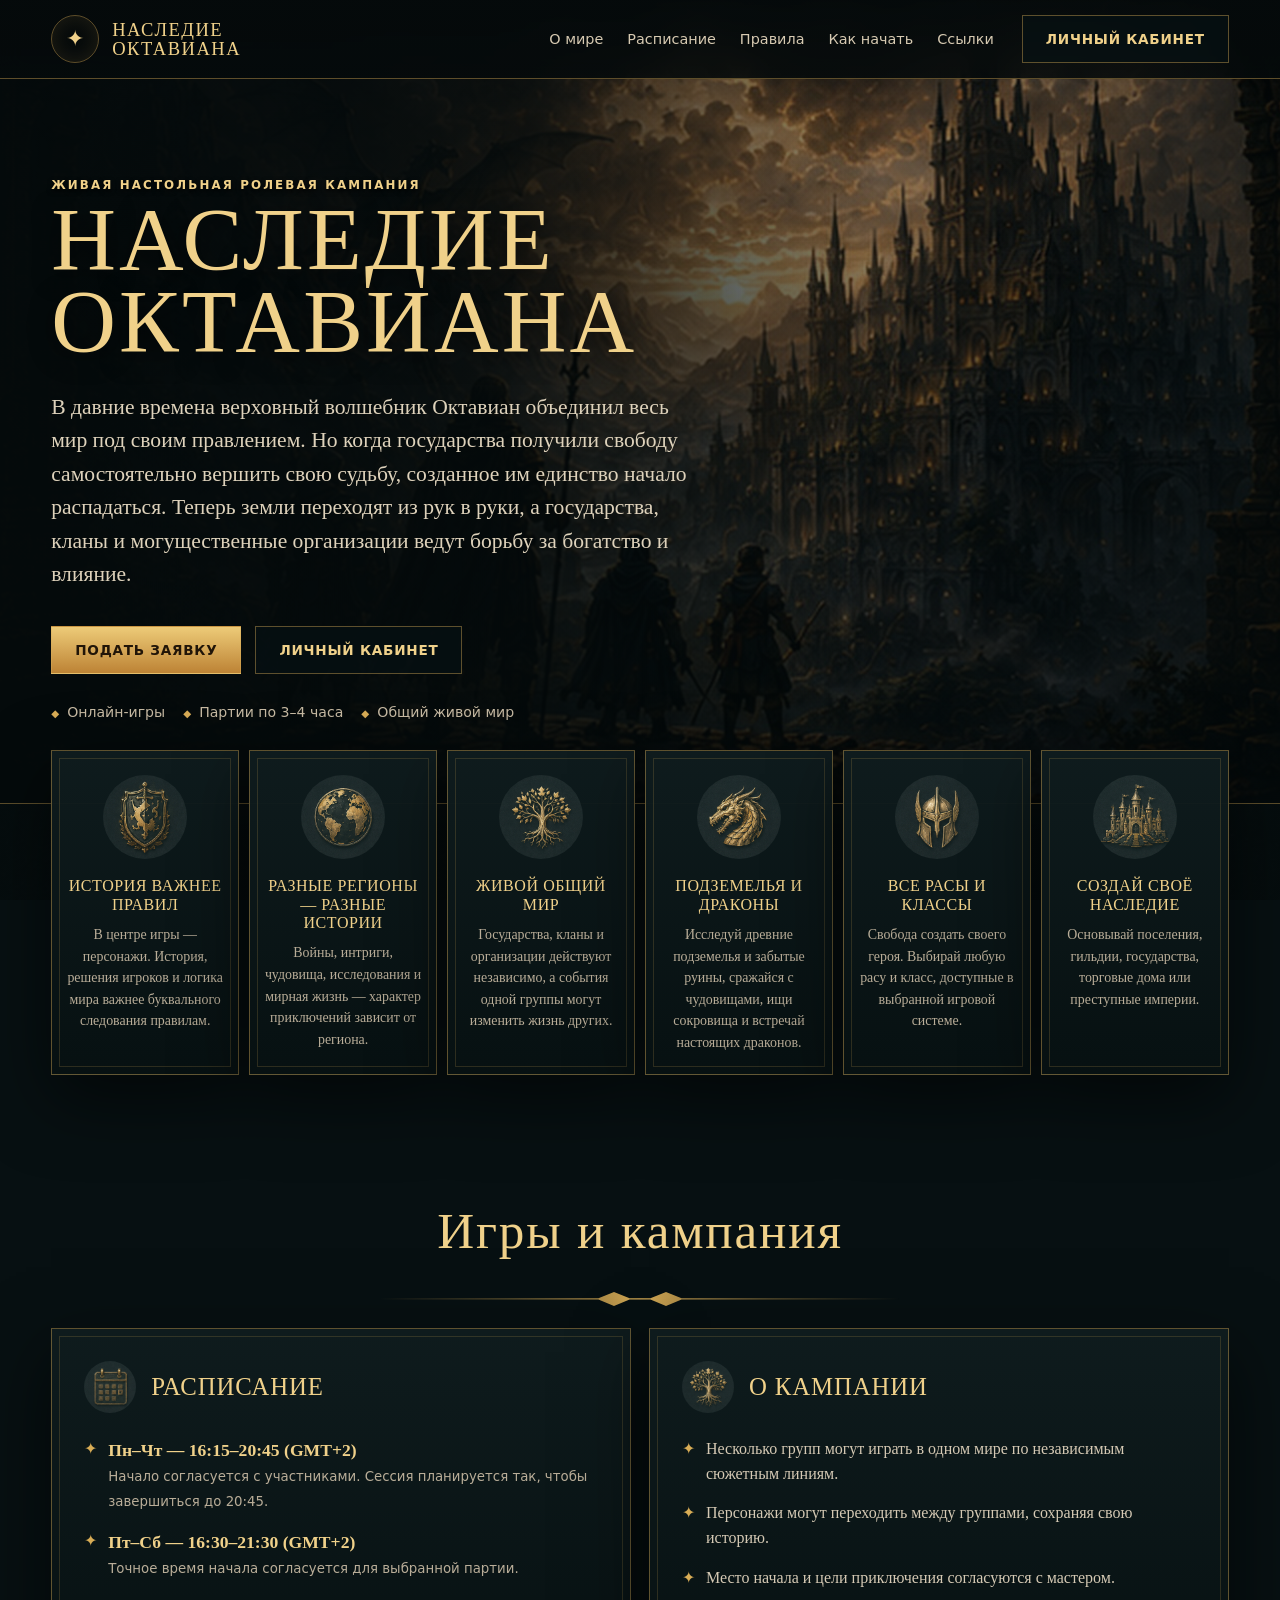
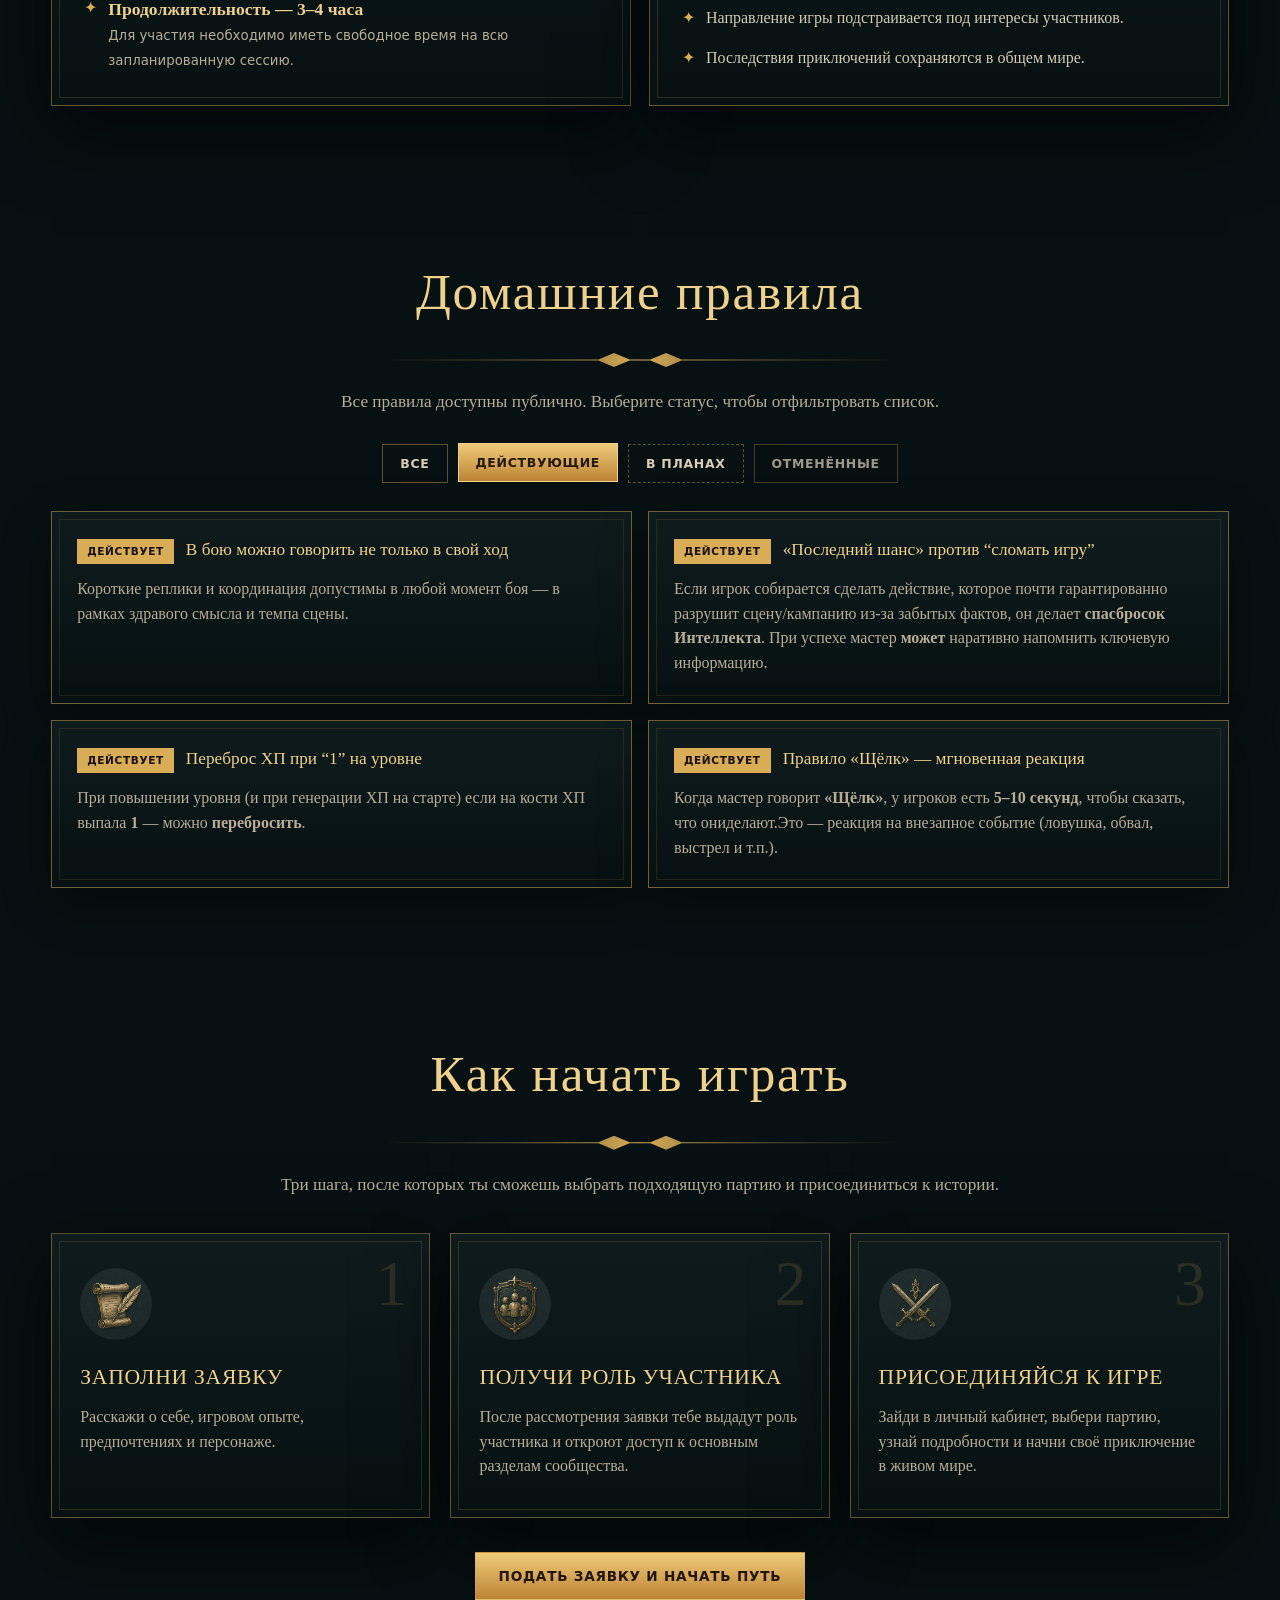
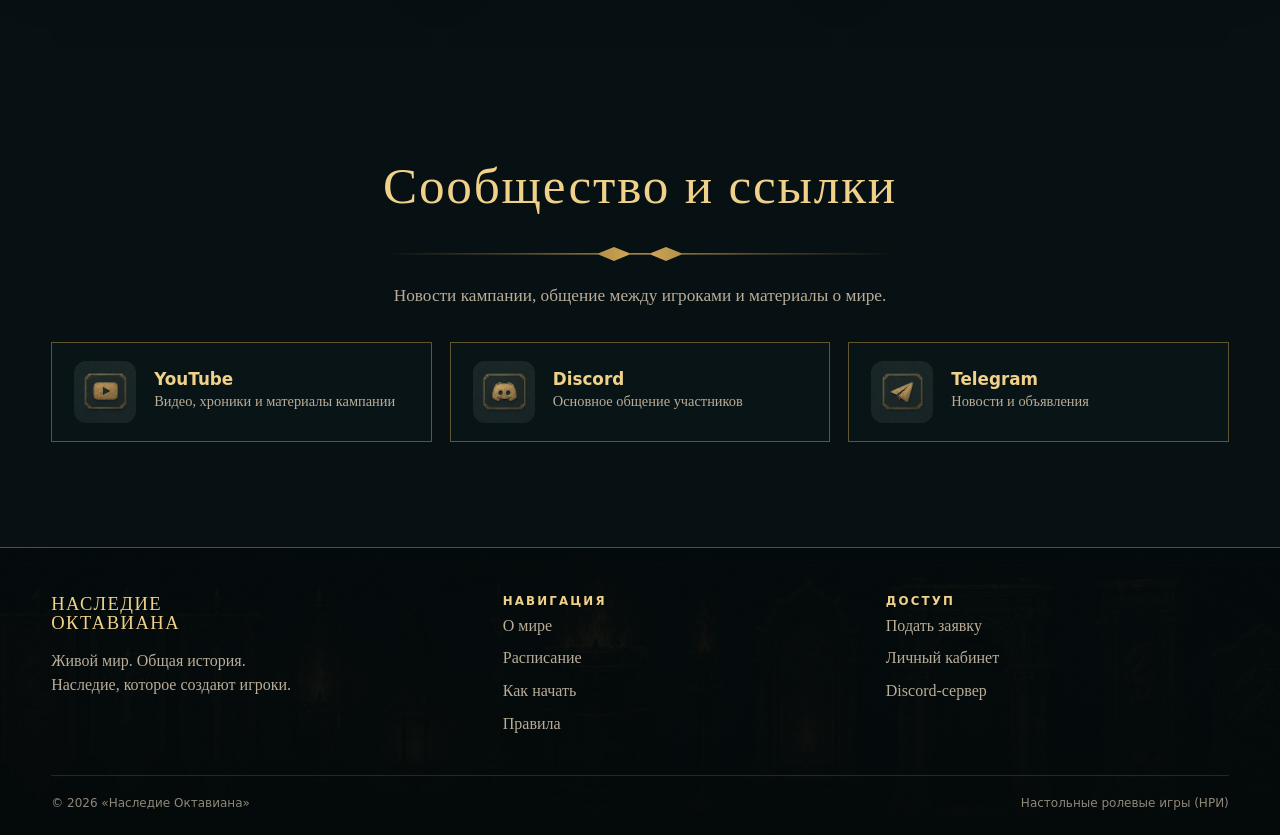
==== index.html @ bf8b3af6 "Text changes" ====
<!doctype html>
<html lang="ru">

<head>
	<meta charset="utf-8">
	<meta name="viewport" content="width=device-width, initial-scale=1">
	<meta name="description" content="Наследие Октавиана — живая настольная ролевая кампания, где решения игроков меняют историю мира.">
	<title>Наследие Октавиана — живая настольная ролевая кампания</title>
	<link rel="apple-touch-icon" sizes="180x180" href="/apple-touch-icon.png">
	<link rel="icon" type="image/png" sizes="32x32" href="/favicon-32x32.png">
	<link rel="icon" type="image/png" sizes="16x16" href="/favicon-16x16.png">
	<link rel="manifest" href="/site.webmanifest">
	<meta name="robots" content="noindex, nofollow, noarchive, nosnippet">
	<meta name="googlebot" content="noindex, nofollow, noarchive, nosnippet">
	<style>
		:root {
			--bg: #080d0e;
			--bg2: #0d1719;
			--panel: #0d181aee;
			--panel2: #111d1f;
			--gold: #d9ad56;
			--gold2: #f0d18a;
			--text: #eee4cf;
			--muted: #b9ad98;
			--line: rgba(217, 173, 86, .42);
			--shadow: 0 24px 70px rgba(0, 0, 0, .58);
			--serif: Georgia, "Times New Roman", serif;
			--sans: Inter, system-ui, -apple-system, "Segoe UI", sans-serif;
		}
		
		* {
			box-sizing: border-box
		}
		
		html {
			scroll-behavior: smooth
		}
		
		body {
			margin: 0;
			background: #071012;
			color: var(--text);
			font-family: var(--serif);
			line-height: 1.55;
			overflow-x: hidden
		}
		
		body::before {
			content: "";
			position: fixed;
			inset: 0;
			background: linear-gradient(rgba(5, 12, 13, .9), rgba(5, 12, 13, .94)), url('assets/stone.jpg') center/520px auto;
			z-index: -2
		}
		
		body::after {
			content: "";
			position: fixed;
			inset: 0;
			background-image: radial-gradient(circle at 16% 7%, rgba(220, 173, 76, .11), transparent 30%), radial-gradient(circle at 86% 30%, rgba(50, 115, 111, .12), transparent 34%);
			pointer-events: none;
			z-index: -1
		}
		
		a {
			color: inherit
		}
		
		.container {
			width: min(1240px, 92vw);
			margin: auto
		}
		
		.section {
			padding: 116px 0 30px
		}
		
		.eyebrow {
			padding-bottom: 6px;
			font: 700 .74rem var(--sans);
			letter-spacing: .18em;
			text-transform: uppercase;
			color: var(--gold2)
		}
		
		h1,
		h2,
		h3 {
			font-weight: 500;
			letter-spacing: .035em;
			margin: 0
		}
		
		h2 {
			font-size: clamp(2rem, 4vw, 3.35rem);
			text-align: center;
			color: var(--gold2)
		}
		
		.section-lead {
			max-width: 780px;
			margin: 16px auto 0;
			text-align: center;
			color: var(--muted);
			font-size: 1.08rem
		}
		
		.ornament {
			height: 14px;
			width: min(520px, 76vw);
			margin: 22px auto;
			background: linear-gradient(90deg, transparent, var(--line), var(--gold), var(--line), transparent);
			clip-path: polygon(0 46%, 42% 46%, 45% 0, 48% 46%, 52% 46%, 55% 0, 58% 46%, 100% 46%, 100% 54%, 58% 54%, 55% 100%, 52% 54%, 48% 54%, 45% 100%, 42% 54%, 0 54%)
		}
		
		.nav {
			position: fixed;
			inset: 0 0 auto;
			z-index: 50;
			background: linear-gradient(180deg, rgba(5, 10, 11, .97), rgba(5, 10, 11, .88));
			border-bottom: 1px solid var(--line);
			backdrop-filter: blur(12px)
		}
		
		.nav-inner {
			height: 78px;
			display: flex;
			align-items: center;
			gap: 28px
		}
		
		.brand {
			display: flex;
			align-items: center;
			gap: 13px;
			text-decoration: none;
			margin-right: auto
		}
		
		.brand-mark {
			width: 48px;
			height: 48px;
			border: 1px solid var(--line);
			border-radius: 50%;
			display: grid;
			place-items: center;
			color: var(--gold2);
			font-size: 1.4rem;
			box-shadow: inset 0 0 22px rgba(217, 173, 86, .13)
		}
		
		.brand-name {
			font-size: 1.16rem;
			line-height: 1.05;
			color: var(--gold2);
			text-transform: uppercase;
			letter-spacing: .08em
		}
		
		.nav-links {
			display: flex;
			align-items: center;
			gap: 24px;
			font-family: var(--sans);
			font-size: .9rem
		}
		
		.nav-links a {
			text-decoration: none;
			color: #d7cab2
		}
		
		.nav-links a:hover {
			color: var(--gold2)
		}
		
		.button {
			display: inline-flex;
			align-items: center;
			justify-content: center;
			gap: 10px;
			min-height: 48px;
			padding: 0 23px;
			border: 1px solid var(--line);
			text-decoration: none;
			font: 700 .85rem var(--sans);
			letter-spacing: .055em;
			text-transform: uppercase;
			transition: .2s ease;
			position: relative;
			overflow: hidden
		}
		
		.button:hover {
			transform: translateY(-2px);
			box-shadow: 0 12px 30px rgba(0, 0, 0, .35);
			border-color: var(--gold2)
		}
		
		.button-primary {
			color: #211508;
			background: linear-gradient(180deg, #edcb78, #bd8335)
		}
		
		.button-secondary {
			background: rgba(6, 17, 19, .7);
			color: var(--gold2)
		}
		
		.menu-button {
			display: none;
			background: none;
			border: 1px solid var(--line);
			color: var(--gold2);
			width: 44px;
			height: 44px;
			font-size: 1.25rem
		}
		
		.hero {
			min-height: 790px;
			padding-top: 78px;
			position: relative;
			display: flex;
			align-items: center;
			border-bottom: 1px solid var(--line);
			overflow: hidden
		}
		
		.hero::before {
			content: "";
			position: absolute;
			inset: 0;
			background-image: linear-gradient(90deg, rgba(4, 10, 11, .97) 0%, rgba(4, 10, 11, .84) 38%, rgba(4, 10, 11, .2) 68%, rgba(4, 10, 11, .58) 100%), linear-gradient(180deg, rgba(0, 0, 0, .15), rgba(3, 8, 9, .75)), url('assets/hero.jpg');
			background-position: center;
			background-size: cover;
			transform: scale(1.015)
		}
		
		.hero-content {
			position: relative;
			width: min(760px, 90vw);
			padding: 100px 0 80px
		}
		
		.hero .eyebrow {
			text-shadow: 0 2px 5px #000
		}
		
		.hero h1 {
			font-size: clamp(3.4rem, 7vw, 6.6rem);
			line-height: .92;
			color: var(--gold2);
			text-transform: uppercase;
			text-shadow: 0 5px 24px rgba(0, 0, 0, .72)
		}
		
		.hero p {
			font-size: clamp(1.08rem, 1.7vw, 1.35rem);
			max-width: 650px;
			color: #ded2bb;
			margin: 28px 0 34px
		}
		
		.hero-actions {
			display: flex;
			gap: 14px;
			flex-wrap: wrap
		}
		
		.hero-note {
			margin-top: 28px;
			color: #c8bba4;
			font-family: var(--sans);
			font-size: .88rem;
			display: flex;
			gap: 18px;
			flex-wrap: wrap
		}
		
		.hero-note span::before {
			content: "◆";
			color: var(--gold);
			margin-right: 8px;
			font-size: .65rem
		}
		
		.features {
			margin-top: -164px;
			position: relative;
			z-index: 3;
			padding-top: 110px
		}
		
		.feature-grid {
			display: grid;
			grid-template-columns: repeat(6, minmax(0, 1fr));
			gap: 10px;
		}
		
		.feature-card,
		.panel,
		.step {
			background: linear-gradient(180deg, rgba(15, 28, 30, .97), rgba(7, 17, 18, .97));
			border: 1px solid var(--line);
			box-shadow: var(--shadow);
			position: relative
		}
		
		.feature-card::after,
		.panel::after,
		.step::after {
			content: "";
			position: absolute;
			inset: 7px;
			border: 1px solid rgba(217, 173, 86, .18);
			pointer-events: none
		}
		
		.feature-card {
			min-height: 250px;
			text-align: center;
			padding: 24px 12px 20px
		}
		
		.feature-card img {
			width: 84px;
			height: 84px;
			object-fit: cover;
			border-radius: 50%;
			mix-blend-mode: screen
		}
		
		.feature-card h3 {
			font-size: 1rem;
			color: var(--gold2);
			text-transform: uppercase;
			line-height: 1.15;
			margin: 10px 0
		}
		
		.feature-card p {
			font-size: .87rem;
			color: var(--muted);
			margin: 0
		}
		
		.info-grid {
			display: grid;
			grid-template-columns: repeat(2, 1fr);
			gap: 18px
		}
		
		.panel {
			padding: 32px
		}
		
		.panel-title {
			display: flex;
			align-items: center;
			gap: 15px;
			margin-bottom: 24px
		}
		
		.panel-title img {
			width: 52px;
			height: 52px;
			object-fit: cover;
			border-radius: 50%;
			mix-blend-mode: screen
		}
		
		.panel-title h3 {
			font-size: 1.55rem;
			color: var(--gold2);
			text-transform: uppercase
		}
		
		.info-list {
			list-style: none;
			padding: 0;
			margin: 0;
			display: grid;
			gap: 15px
		}
		
		.info-list li {
			padding-left: 24px;
			position: relative;
			color: #d5c9b4
		}
		
		.info-list li::before {
			content: "✦";
			position: absolute;
			left: 0;
			color: var(--gold)
		}
		
		.schedule strong {
			display: block;
			color: var(--gold2);
			font-size: 1.1rem
		}
		
		.schedule small {
			color: var(--muted);
			font-family: var(--sans)
		}
		
		.rules-preview {
			background: linear-gradient(rgba(8, 16, 16, .78), rgba(8, 16, 16, .84)), url('assets/parchment.jpg') center/cover
		}
		
		.rules-link {
			display: inline-block;
			margin-top: 24px;
			color: var(--gold2);
			text-decoration: none;
			border-bottom: 1px solid var(--line)
		}
		
		.steps {
			display: grid;
			grid-template-columns: repeat(3, 1fr);
			gap: 20px
		}
		
		.step {
			padding: 34px 28px;
			min-height: 285px
		}
		
		.step-number {
			position: absolute;
			right: 22px;
			top: 18px;
			font-size: 4rem;
			line-height: 1;
			color: rgba(217, 173, 86, .15)
		}
		
		.step img {
			width: 72px;
			height: 72px;
			object-fit: cover;
			border-radius: 50%;
			mix-blend-mode: screen
		}
		
		.step h3 {
			margin: 14px 0 10px;
			color: var(--gold2);
			font-size: 1.35rem;
			text-transform: uppercase
		}
		
		.step p {
			color: var(--muted);
			margin: 0
		}
		
		.cta {
			text-align: center;
			margin-top: 34px
		}
		
		.socials {
			display: grid;
			grid-template-columns: repeat(3, 1fr);
			gap: 18px;
			margin-top: 32px
		}
		
		.social {
			display: flex;
			align-items: center;
			gap: 18px;
			padding: 18px 22px;
			background: #091416;
			border: 1px solid var(--line);
			text-decoration: none;
			transition: .2s ease
		}
		
		.social:hover {
			transform: translateY(-3px);
			border-color: var(--gold2)
		}
		
		.social img {
			width: 62px;
			height: 62px;
			object-fit: cover;
			border-radius: 12px;
			mix-blend-mode: screen
		}
		
		.social b {
			display: block;
			font: 700 1.05rem var(--sans);
			color: var(--gold2)
		}
		
		.social span {
			color: var(--muted);
			font-size: .9rem
		}
		
		footer {
			margin-top: 75px;
			border-top: 1px solid var(--line);
			padding: 46px 0 25px;
			background: linear-gradient(rgba(4, 10, 11, .94), rgba(4, 10, 11, .98)), url('assets/decor.jpg') center bottom/cover
		}
		
		.footer-grid {
			display: grid;
			grid-template-columns: 1.2fr 1fr 1fr;
			gap: 40px
		}
		
		.footer-grid p,
		.footer-grid a {
			color: var(--muted)
		}
		
		.footer-links {
			display: grid;
			gap: 8px
		}
		
		.footer-links a {
			text-decoration: none
		}
		
		.footer-links a:hover {
			color: var(--gold2)
		}
		
		.copyright {
			margin-top: 38px;
			padding-top: 20px;
			border-top: 1px solid rgba(217, 173, 86, .18);
			display: flex;
			justify-content: space-between;
			gap: 20px;
			color: #8f8778;
			font: 12px var(--sans)
		}
		
		.rules-shell {
			margin-top: 28px
		}
		
		.rules-toolbar {
			display: flex;
			justify-content: center;
			gap: 10px;
			flex-wrap: wrap;
			margin-top: 28px
		}
		
		.rule-filter {
			appearance: none;
			border: 1px solid var(--line);
			background: rgba(8, 18, 19, .88);
			color: #d9cdb8;
			padding: 11px 17px;
			font: 700 .78rem var(--sans);
			letter-spacing: .055em;
			text-transform: uppercase;
			cursor: pointer;
			transition: .18s ease
		}
		
		.rule-filter:hover,
		.rule-filter.is-selected {
			color: #231708;
			background: linear-gradient(180deg, #edcb78, #bd8335);
			border-color: var(--gold2);
			transform: translateY(-1px)
		}
		
		.rule-filter.active-filter:not(.is-selected) {
			border-color: rgba(217, 173, 86, .55)
		}
		
		.rule-filter.future-filter:not(.is-selected) {
			border-style: dashed
		}
		
		.rule-filter.canceled-filter:not(.is-selected) {
			opacity: .72
		}
		
		.rules {
			list-style: none;
			padding: 0;
			margin: 0;
			display: grid;
			grid-template-columns: repeat(2, minmax(0, 1fr));
			gap: 16px;
			counter-reset: rule
		}
		
		.rule {
			position: relative;
			padding: 27px 25px;
			background: linear-gradient(180deg, rgba(15, 28, 30, .97), rgba(7, 17, 18, .97));
			border: 1px solid rgba(217, 173, 86, .32);
			box-shadow: 0 16px 45px rgba(0, 0, 0, .32);
			overflow: hidden;
			transition: opacity .18s ease, transform .18s ease, border-color .18s ease
		}
		
		.rule::after {
			content: "";
			position: absolute;
			inset: 7px;
			border: 1px solid rgba(217, 173, 86, .12);
			pointer-events: none
		}
		
		.rule>* {
			position: relative;
			z-index: 1
		}
		
		.rule-head {
			display: flex;
			align-items: flex-start;
			gap: 12px;
			flex-wrap: wrap
		}
		
		.rule-title {
			color: var(--gold2);
			font-size: 1.08rem;
			line-height: 1.3
		}
		
		.rule-text {
			margin: 13px 0 0;
			color: var(--muted)
		}
		
		.rule-badge {
			display: inline-flex;
			align-items: center;
			min-height: 25px;
			padding: 4px 9px;
			border: 1px solid var(--line);
			font: 700 .66rem var(--sans);
			letter-spacing: .06em;
			text-transform: uppercase;
			white-space: nowrap
		}
		
		.rule-badge.is-active {
			color: #171006;
			background: var(--gold)
		}
		
		.rule.is-active {
			border-color: rgba(217, 173, 86, .5)
		}
		
		.rule-badge.is-future {
			color: #d7cab2;
			background: rgba(157, 214, 200, .08);
			border-style: dashed
		}
		
		.rule.is-future {
			border-style: dashed;
			opacity: .86
		}
		
		.rule-badge.is-canceled {
			color: #aaa097;
			background: rgba(255, 255, 255, .04);
			border-color: rgba(255, 255, 255, .18)
		}
		
		.rule.is-canceled {
			opacity: .57;
			filter: grayscale(.25)
		}
		
		.rule.is-canceled .rule-title,
		.rule.is-canceled .rule-text {
			text-decoration: line-through;
			text-decoration-color: rgba(238, 228, 207, .35)
		}
		
		.rule.is-hidden {
			display: none
		}
		
		@media(max-width:1080px) {
			.rules {
				grid-template-columns: 1fr
			}
			.feature-grid {
				grid-template-columns: repeat(3, minmax(0, 1fr));
			}
			.info-grid {
				grid-template-columns: 1fr
			}
			.steps {
				grid-template-columns: 1fr
			}
			.socials {
				grid-template-columns: 1fr
			}
			.nav-links {
				display: none
			}
			.menu-button {
				display: block
			}
			.nav.open .nav-links {
				display: flex;
				position: absolute;
				top: 78px;
				left: 0;
				right: 0;
				padding: 22px 4vw;
				background: #071012;
				flex-direction: column;
				align-items: flex-start;
				border-bottom: 1px solid var(--line)
			}
		}
		
		@media(max-width:720px) {
			.hero {
				min-height: 720px
			}
			.hero::before {
				background-position: 62% center
			}
			.hero h1 {
				font-size: 3.35rem
			}
			.feature-grid {
				grid-template-columns: repeat(2, 1fr)
			}
			.feature-card {
				min-height: 230px
			}
			.footer-grid {
				grid-template-columns: 1fr
			}
			.copyright {
				flex-direction: column
			}
			.brand-name {
				font-size: .92rem
			}
			.nav .button {
				display: none
			}
		}
		
		@media(prefers-reduced-motion:reduce) {
			html {
				scroll-behavior: auto
			}
			.button,
			.social {
				transition: none
			}
		}
	</style>
</head>

<body>
	<header class="nav" id="nav">
		<div class="container nav-inner">
			<a class="brand" href="#top">
				<span class="brand-mark">✦</span>
				<span class="brand-name">Наследие<br>Октавиана</span>
			</a>
			<nav class="nav-links" aria-label="Основная навигация">
				<a href="#world">О мире</a>
				<a href="#schedule">Расписание</a>
				<a href="#rules">Правила</a>
				<a href="#start">Как начать</a>
				<a href="#links">Ссылки</a>
			</nav>
			<a class="button button-secondary" href="https://hub.twentypoundbird.com/lk/octavian-legacy">Личный кабинет</a>
			<button class="menu-button" id="menuButton" aria-label="Открыть меню" aria-expanded="false">☰</button>
		</div>
	</header>
	<main id="top">
		<section class="hero">
			<div class="container">
				<div class="hero-content">
					<div class="eyebrow">Живая настольная ролевая кампания</div>
					<h1>Наследие<br>Октавиана</h1>
					<p>В давние времена верховный волшебник Октавиан объединил весь мир под своим правлением. Но когда государства получили свободу самостоятельно вершить свою судьбу, созданное им единство начало распадаться. Теперь земли переходят из рук в руки, а государства, кланы и могущественные организации ведут борьбу за богатство и влияние.</p>
					<div class="hero-actions">
						<a class="button button-primary" href="https://forms.gle/DLSGyZmvq5KvYivA8" target="_blank" rel="noopener">Подать заявку</a>
						<a class="button button-secondary" href="https://hub.twentypoundbird.com/lk/octavian-legacy">Личный кабинет</a>
					</div>
					<div class="hero-note">
						<span>Онлайн-игры</span>
						<span>Партии по 3–4 часа</span>
						<span>Общий живой мир</span>
					</div>
				</div>
			</div>
		</section>
		<section class="features" id="world">
			<div class="container">
				<div class="feature-grid">
					<article class="feature-card">
						<img src="assets/icon-heroic.jpg" alt="">
						<h3>История важнее правил</h3>
						<p>В центре игры — персонажи. История, решения игроков и логика мира важнее буквального следования правилам.</p>
					</article>
					<article class="feature-card">
						<img src="assets/icon-regions.jpg" alt="">
						<h3>Разные регионы — разные истории</h3>
						<p>Войны, интриги, чудовища, исследования и мирная жизнь — характер приключений зависит от региона.</p>
					</article>
					<article class="feature-card">
						<img src="assets/icon-worldtree.jpg" alt="">
						<h3>Живой общий мир</h3>
						<p>Государства, кланы и организации действуют независимо, а события одной группы могут изменить жизнь других.</p>
					</article>
					<article class="feature-card">
						<img src="assets/icon-dragon.jpg" alt="">
						<h3>Подземелья и драконы</h3>
						<p>Исследуй древние подземелья и забытые руины, сражайся с чудовищами, ищи сокровища и встречай настоящих драконов.</p>
					</article>
					<article class="feature-card">
						<img src="assets/icon-classes.jpg" alt="">
						<h3>Все расы и классы</h3>
						<p>Свобода создать своего героя. Выбирай любую расу и класс, доступные в выбранной игровой системе.</p>
					</article>
					<article class="feature-card">
						<img src="assets/icon-castle.jpg" alt="">
						<h3>Создай своё наследие</h3>
						<p>Основывай поселения, гильдии, государства, торговые дома или преступные империи.</p>
					</article>
				</div>
			</div>
		</section>
		<section class="section" id="schedule">
			<div class="container">
				<h2>Игры и кампания</h2>
				<div class="ornament"></div>
				<div class="info-grid">
					<article class="panel schedule">
						<div class="panel-title">
							<img src="assets/icon-calendar.jpg" alt="">
							<h3>Расписание</h3>
						</div>
						<ul class="info-list">
							<li>
								<strong>Пн–Чт — 16:15–20:45 (GMT+2)</strong>
								<small>Начало согласуется с участниками. Сессия планируется так, чтобы завершиться до 20:45.</small>
							</li>
							<li>
								<strong>Пт–Сб — 16:30–21:30 (GMT+2)</strong>
								<small>Точное время начала согласуется для выбранной партии.</small>
							</li>
							<li>
								<strong>Продолжительность — 3–4 часа</strong>
								<small>Для участия необходимо иметь свободное время на всю запланированную сессию.</small>
							</li>
						</ul>
					</article>
					<article class="panel">
						<div class="panel-title">
							<img src="assets/icon-worldtree.jpg" alt="">
							<h3>О кампании</h3>
						</div>
						<ul class="info-list">
							<li>Несколько групп могут играть в одном мире по независимым сюжетным линиям.</li>
							<li>Персонажи могут переходить между группами, сохраняя свою историю.</li>
							<li>Место начала и цели приключения согласуются с мастером.</li>
							<li>Направление игры подстраивается под интересы участников.</li>
							<li>Последствия приключений сохраняются в общем мире.</li>
						</ul>
					</article>
				</div>
			</div>
		</section>
		<section class="section rules-section" id="rules">
			<div class="container">
				<h2>Домашние правила</h2>
				<div class="ornament"></div>
				<p class="section-lead">Все правила доступны публично. Выберите статус, чтобы отфильтровать список.</p>
				<div class="rules-toolbar" aria-label="Фильтр домашних правил">
					<button class="rule-filter" type="button" data-filter="all" aria-pressed="false">Все</button>
					<button class="rule-filter active-filter is-selected" type="button" data-filter="is-active" aria-pressed="true">Действующие</button>
					<button class="rule-filter future-filter" type="button" data-filter="is-future" aria-pressed="false">В планах</button>
					<button class="rule-filter canceled-filter" type="button" data-filter="is-canceled" aria-pressed="false">Отменённые</button>
				</div>
				<div class="rules-shell">
					<ol aria-label="Список домашних правил" class="rules">
						<li class="rule is-active">
							<div class="rule-head">
								<span class="rule-badge is-active">Действует</span>
								<span class="rule-title">В бою можно говорить не только в свой ход</span>
							</div>
							<p class="rule-text">Короткие реплики и координация допустимы в любой момент боя — в рамках здравого смысла и темпа сцены.</p>
						</li>
						<li class="rule is-active">
							<div class="rule-head">
								<span class="rule-badge is-active">Действует</span>
								<span class="rule-title">«Последний шанс» против “сломать игру”</span>
							</div>
							<p class="rule-text">Если игрок собирается сделать действие, которое почти гарантированно разрушит сцену/кампанию из-за забытых фактов, он делает <b>спасбросок Интеллекта</b>. При успехе мастер <b>может</b> наративно напомнить ключевую информацию.</p>
						</li>
						<li class="rule is-active">
							<div class="rule-head">
								<span class="rule-badge is-active">Действует</span>
								<span class="rule-title">Переброс ХП при “1” на уровне</span>
							</div>
							<p class="rule-text">При повышении уровня (и при генерации ХП на старте) если на кости ХП выпала <b>1</b> — можно <b>перебросить</b>.</p>
						</li>
						<li class="rule is-active">
							<div class="rule-head">
								<span class="rule-badge is-active">Действует</span>
								<span class="rule-title">Правило «Щёлк» — мгновенная реакция</span>
							</div>
							<p class="rule-text">Когда мастер говорит <b>«Щёлк»</b>, у игроков есть <b>5–10 секунд</b>, чтобы сказать, что ониделают.Это — реакция на внезапное событие (ловушка, обвал, выстрел и т.п.).</p>
						</li>
						<li class="rule is-future is-hidden">
							<div class="rule-head">
								<span class="rule-badge is-future">В планах</span>
								<span class="rule-title">Долгий отдых: «три ночи подряд»</span>
							</div>
							<p class="rule-text">При попытке уснуть на <b>длительном отдыхе</b> каждый персонаж бросает <b>1d4</b>.Если у тебя выпало <b>три ночи подряд 1</b> — получаешь <b>1 уровень истощения</b>.Если <b>три ночи подряд 4</b> — получаешь <b>вдохновение</b>.</p>
						</li>
						<li class="rule is-future is-hidden">
							<div class="rule-head">
								<span class="rule-badge is-future">В планах</span>
								<span class="rule-title">Инициатива “критует”</span>
							</div>
							<p class="rule-text">Если на инициативе <b>20</b> — первый ход совершаешь <b>с преимуществом</b>.Если <b>1</b> — с <b>помехой</b>. Порядок ходов считается как обычно.</p>
						</li>
						<li class="rule is-future is-hidden">
							<div class="rule-head">
								<span class="rule-badge is-future">В планах</span>
								<span class="rule-title">«3 секунды» на заявку в свой ход</span>
							</div>
							<p class="rule-text">Если игрок быстро формулирует действие (буквально за пару секунд) — получает<b>+1 к броскам атаки</b> и <b>+1 к СЛ спасбросков</b> от своих заклинаний до конца хода.</p>
						</li>
						<li class="rule is-future is-hidden">
							<div class="rule-head">
								<span class="rule-badge is-future">В планах</span>
								<span class="rule-title">Зелья как бонусное действие (варианты)</span>
							</div>
							<p class="rule-text">Варианты на выбор кампанией:<b>(1)</b> пить зелье бонусным действием;<b>(2)</b> если пьёшь зелье полным действием — получаешь <b>максимальный эффект</b> (безбросков);<b>(3)</b> “поясная сумка”: бонусным действием можно пить только <b>экипированные</b> зелья.</p>
						</li>
						<li class="rule is-future is-hidden">
							<div class="rule-head">
								<span class="rule-badge is-future">В планах</span>
								<span class="rule-title">Фланкирование: -2 к КД окружённому</span>
							</div>
							<p class="rule-text">Окружённый противник получает <b>-2 к КД</b>, но это не работает, если у него<b>Пассивная внимательность 18+</b> или есть “особое зрение” (эхолокация и т.п.).</p>
						</li>
						<li class="rule is-future is-hidden">
							<div class="rule-head">
								<span class="rule-badge is-future">В планах</span>
								<span class="rule-title">Скользящий удар</span>
							</div>
							<p class="rule-text">Если итог попадания <b>ровно равен КД</b> цели — урон делится на <b>2</b> (округление вниз).</p>
						</li>
						<li class="rule is-future is-hidden">
							<div class="rule-head">
								<span class="rule-badge is-future">В планах</span>
								<span class="rule-title">Падение до 0 ХП = истощение</span>
							</div>
							<p class="rule-text">Каждый раз, когда персонаж падает до <b>0 ХП</b> и затем поднимается союзником (не воскрешение),он получает <b>1 уровень истощения</b>.</p>
						</li>
						<li class="rule is-future is-hidden">
							<div class="rule-head">
								<span class="rule-badge is-future">В планах</span>
								<span class="rule-title">Спасброски от смерти — в закрытую мастером</span>
							</div>
							<p class="rule-text">Броски “смертельных спасов” делает мастер <b>скрытно</b>. Результат известен только по итогу:выжил персонаж или умер. Это усиливает напряжение и цену решений.</p>
						</li>
						<li class="rule is-future is-hidden">
							<div class="rule-head">
								<span class="rule-badge is-future">В планах</span>
								<span class="rule-title">Кости напряжённости (d6 в чашу)</span>
							</div>
							<p class="rule-text">Если в сцене есть табу/опасное действие и кто-то его совершает — он кладёт в “чашу” <b>d6</b>.Когда чаша переполняется — срабатывает негативный эффект (обвал, урон, подкрепление врагов ит.д.).</p>
						</li>
						<li class="rule is-future is-hidden">
							<div class="rule-head">
								<span class="rule-badge is-future">В планах</span>
								<span class="rule-title">Интеллект помогает учиться</span>
							</div>
							<p class="rule-text">Модификатор <b>Интеллекта</b> определяет, сколько “единиц обучения” можно вложить в языки,инструменты и навыки (например, <b>+3</b> даёт <b>3</b> пункта обучения).</p>
						</li>
						<li class="rule is-future is-hidden">
							<div class="rule-head">
								<span class="rule-badge is-future">В планах</span>
								<span class="rule-title">Воскрешения требуют условий</span>
							</div>
							<p class="rule-text">Воскрешение не работает “по умолчанию”: нужны специальные условия(ритуал, редкие компоненты, заранее подготовленные “якоря” вроде крестражей и т.п.).</p>
						</li>
						<li class="rule is-future is-hidden">
							<div class="rule-head">
								<span class="rule-badge is-future">В планах</span>
								<span class="rule-title">Вдохновение как колода карт</span>
							</div>
							<p class="rule-text">Вместо обычного вдохновения используется колода одноразовых эффектов(доп. действие, узнать уязвимость, подсмотреть ХП и т.п.).</p>
						</li>
						<li class="rule is-future is-hidden">
							<div class="rule-head">
								<span class="rule-badge is-future">В планах</span>
								<span class="rule-title">Критический удар: максимум ×2 (варианты)</span>
							</div>
							<p class="rule-text">Варианты: <b>(1)</b> крит наносит <b>максимальный урон ×2</b>;<b>(2)</b> вместо удвоения урона можно выбрать <b>рану</b> с последствиями(например, попадание в ногу снижает скорость).</p>
						</li>
						<li class="rule is-future is-hidden">
							<div class="rule-head">
								<span class="rule-badge is-future">В планах</span>
								<span class="rule-title">Запугивание через Силу</span>
							</div>
							<p class="rule-text">Можно использовать <b>Силу</b> для запугивания, если это логично в сцене и наративно обосновано.</p>
						</li>
						<li class="rule is-future is-hidden">
							<div class="rule-head">
								<span class="rule-badge is-future">В планах</span>
								<span class="rule-title">«Помощь» вне боя — только при релевантных умениях</span>
							</div>
							<p class="rule-text">Помогать можно лишь тем, кто действительно способен помочь.Пример: хилый маг не усилит “поднять валун” лучше, чем огр — нужен другой подход или этоневозможно.</p>
						</li>
						<li class="rule is-future is-hidden">
							<div class="rule-head">
								<span class="rule-badge is-future">В планах</span>
								<span class="rule-title">Игрок на время получает власть над повествованием</span>
							</div>
							<p class="rule-text">Иногда мастер может позволить игроку добавить деталь мира/сцены.Если заявка слишком безумная — мастер отклоняет, либо это “бред/иллюзия”, и персонаж получаетдебаф.</p>
						</li>
						<li class="rule is-future is-hidden">
							<div class="rule-head">
								<span class="rule-badge is-future">В планах</span>
								<span class="rule-title">Очки сюжета</span>
							</div>
							<p class="rule-text">Со временем мастер может выдавать <b>очки сюжета</b>.Потратив их, игрок может заявить значимое изменение мира/создание элемента сюжета —на короткое время становясь “DM”.</p>
						</li>
						<li class="rule is-future is-hidden">
							<div class="rule-head">
								<span class="rule-badge is-future">В планах</span>
								<span class="rule-title">Совместные действия при совпадении инициативы</span>
							</div>
							<p class="rule-text">Если у двух или более персонажей совпадает инициатива, они могут объявить<b>совместное действие</b>. Эффект и бонусы определяются мастером исходя из логики сцены.</p>
						</li>
						<li class="rule is-future is-hidden">
							<div class="rule-head">
								<span class="rule-badge is-future">В планах</span>
								<span class="rule-title">Заклинания без компонентов</span>
							</div>
							<p class="rule-text">Варианты использования:<b>(1)</b> заклинания не требуют материальных компонентов;<b>(2)</b> вместо стандартных компонентов используется <b>единый набор компонентов мага</b>.</p>
						</li>
						<li class="rule is-future is-hidden">
							<div class="rule-head">
								<span class="rule-badge is-future">В планах</span>
								<span class="rule-title">Вес и переносимый инвентарь</span>
							</div>
							<p class="rule-text">Используется один из вариантов:<b>(1)</b> вес не отслеживается вовсе;<b>(2)</b> упрощённый инвентарь — предметы делятся на<i>лёгкие, средние и тяжёлые</i>, либо учитываются только громоздкие вещи.</p>
						</li>
						<li class="rule is-future is-hidden">
							<div class="rule-head">
								<span class="rule-badge is-future">В планах</span>
								<span class="rule-title">Атака второй рукой любым оружием</span>
							</div>
							<p class="rule-text">Любое оружие можно использовать для атаки бонусным действием второй рукой,даже если оно не имеет свойства <b>лёгкое</b>, однако данная атака совершается <b>с помехой</b>.</p>
						</li>
						<li class="rule is-future is-hidden">
							<div class="rule-head">
								<span class="rule-badge is-future">В планах</span>
								<span class="rule-title">Огромный урон: шок и травмы</span>
							</div>
							<p class="rule-text">При получении <b>чрезвычайно большого урона</b> (например, 70% от максимального ХП за один раз)существо получает негативный эффект — <b>шок</b>.Альтернативный вариант — получение <b>длительной травмы</b>.</p>
						</li>
						<li class="rule is-future is-hidden">
							<div class="rule-head">
								<span class="rule-badge is-future">В планах</span>
								<span class="rule-title">Навыки могут критовать</span>
							</div>
							<p class="rule-text">Проверки навыков могут иметь критический успех или провал.Эффект крита определяется мастером и выходит за рамки обычного бонуса к броску.</p>
						</li>
						<li class="rule is-future is-hidden">
							<div class="rule-head">
								<span class="rule-badge is-future">В планах</span>
								<span class="rule-title">Прокачка оружия</span>
							</div>
							<p class="rule-text">Оружие может развиваться вместе с персонажем:получать улучшения, модификации или уникальные свойствав результате использования, сюжетных событий или особых ритуалов. Используется, в основном, длянаратива - например, у игрока есть фамильный меч, который придётся обменять на более сильный поурону. С механикой улучшения оружения игроку не придётся делать такой выбор, ведь он сможетулучшить своё оружие позже.</p>
						</li>
						<li class="rule is-future is-hidden">
							<div class="rule-head">
								<span class="rule-badge is-future">В планах</span>
								<span class="rule-title">Отыгрыш архетипов и повышение уровня</span>
							</div>
							<p class="rule-text">Повышение уровня и выбор архетипа должны быть<b>наративно обоснованы</b> и отыграны в мире.Мастер может потребовать сцену, обучение или событие для подтверждения роста персонажа.</p>
						</li>
						<li class="rule is-canceled is-hidden">
							<div class="rule-head">
								<span class="rule-badge is-canceled">Отменено</span>
								<span class="rule-title">Отменённый пример</span>
							</div>
							<p class="rule-text">Этот пункт — демонстрация визуального статуса “отменено”.У правила может быть причина/заметка.</p>
						</li>
					</ol>
				</div>
		</section>
		<section class="section" id="start">
			<div class="container">
				<h2>Как начать играть</h2>
				<div class="ornament"></div>
				<p class="section-lead">Три шага, после которых ты сможешь выбрать подходящую партию и присоединиться к истории.</p>
				<div class="steps" style="margin-top:34px">
					<article class="step">
						<span class="step-number">1</span>
						<img src="assets/icon-application.jpg" alt="">
						<h3>Заполни заявку</h3>
						<p>Расскажи о себе, игровом опыте, предпочтениях и персонаже.</p>
					</article>
					<article class="step">
						<span class="step-number">2</span>
						<img src="assets/icon-member.jpg" alt="">
						<h3>Получи роль участника</h3>
						<p>После рассмотрения заявки тебе выдадут роль участника и откроют доступ к основным разделам сообщества.</p>
					</article>
					<article class="step">
						<span class="step-number">3</span>
						<img src="assets/icon-swords.jpg" alt="">
						<h3>Присоединяйся к игре</h3>
						<p>Зайди в личный кабинет, выбери партию, узнай подробности и начни своё приключение в живом мире.</p>
					</article>
				</div>
				<div class="cta">
					<a class="button button-primary" href="https://forms.gle/DLSGyZmvq5KvYivA8" target="_blank" rel="noopener">Подать заявку и начать путь</a>
				</div>
			</div>
		</section>
		<section class="section" id="links">
			<div class="container">
				<h2>Сообщество и ссылки</h2>
				<div class="ornament"></div>
				<p class="section-lead">Новости кампании, общение между игроками и материалы о мире.</p>
				<div class="socials">
					<a class="social" href="https://www.youtube.com/@octavianlegacy" target="_blank" rel="noopener">
						<img src="assets/icon-youtube.jpg" alt="">
						<div>
							<b>YouTube</b>
							<span>Видео, хроники и материалы кампании</span>
						</div>
					</a>
					<a class="social" href="https://discord.gg/Hvka4M8APX" target="_blank" rel="noopener">
						<img src="assets/icon-discord.jpg" alt="">
						<div>
							<b>Discord</b>
							<span>Основное общение участников</span>
						</div>
					</a>
					<a class="social" href="https://t.me/octavianlegacy" target="_blank" rel="noopener">
						<img src="assets/icon-telegram.jpg" alt="">
						<div>
							<b>Telegram</b>
							<span>Новости и объявления</span>
						</div>
					</a>
				</div>
			</div>
		</section>
	</main>
	<footer>
		<div class="container">
			<div class="footer-grid">
				<div>
					<div class="brand-name">Наследие
						<br>Октавиана</div>
					<p>Живой мир. Общая история.
						<br>Наследие, которое создают игроки.</p>
				</div>
				<div>
					<div class="eyebrow">Навигация</div>
					<div class="footer-links">
						<a href="#world">О мире</a>
						<a href="#schedule">Расписание</a>
						<a href="#start">Как начать</a>
						<a href="#rules">Правила</a>
					</div>
				</div>
				<div>
					<div class="eyebrow">Доступ</div>
					<div class="footer-links">
						<a href="https://forms.gle/DLSGyZmvq5KvYivA8" target="_blank" rel="noopener">Подать заявку</a>
						<a href="https://hub.twentypoundbird.com/lk/octavian-legacy">Личный кабинет</a>
						<a href="https://discord.gg/Hvka4M8APX" target="_blank" rel="noopener">Discord-сервер</a>
					</div>
				</div>
			</div>
			<div class="copyright">
				<span>© 2026 «Наследие Октавиана»</span>
				<span>Настольные ролевые игры (НРИ)</span>
			</div>
		</div>
	</footer>
	<script>
		const nav = document.getElementById('nav');
		const btn = document.getElementById('menuButton');
		btn.addEventListener('click', () => {
			const open = nav.classList.toggle('open');btn.setAttribute('aria-expanded', String(open));btn.textContent = open ? '✕' : '☰'
		});
		document.querySelectorAll('.nav-links a').forEach(a => a.addEventListener('click', () => {
			nav.classList.remove('open');btn.setAttribute('aria-expanded', 'false');btn.textContent = '☰'
		}));
		const ruleFilters = document.querySelectorAll('.rule-filter');
		const ruleItems = document.querySelectorAll('.rules .rule');
		ruleFilters.forEach(filter => filter.addEventListener('click', () => {
			const value = filter.dataset.filter;
			ruleFilters.forEach(item => {
				item.classList.toggle('is-selected', item === filter);item.setAttribute('aria-pressed', String(item === filter));
			});
			ruleItems.forEach(rule => rule.classList.toggle('is-hidden', value !== 'all' && !rule.classList.contains(value)));
		}));
	</script>
</body>

</html>
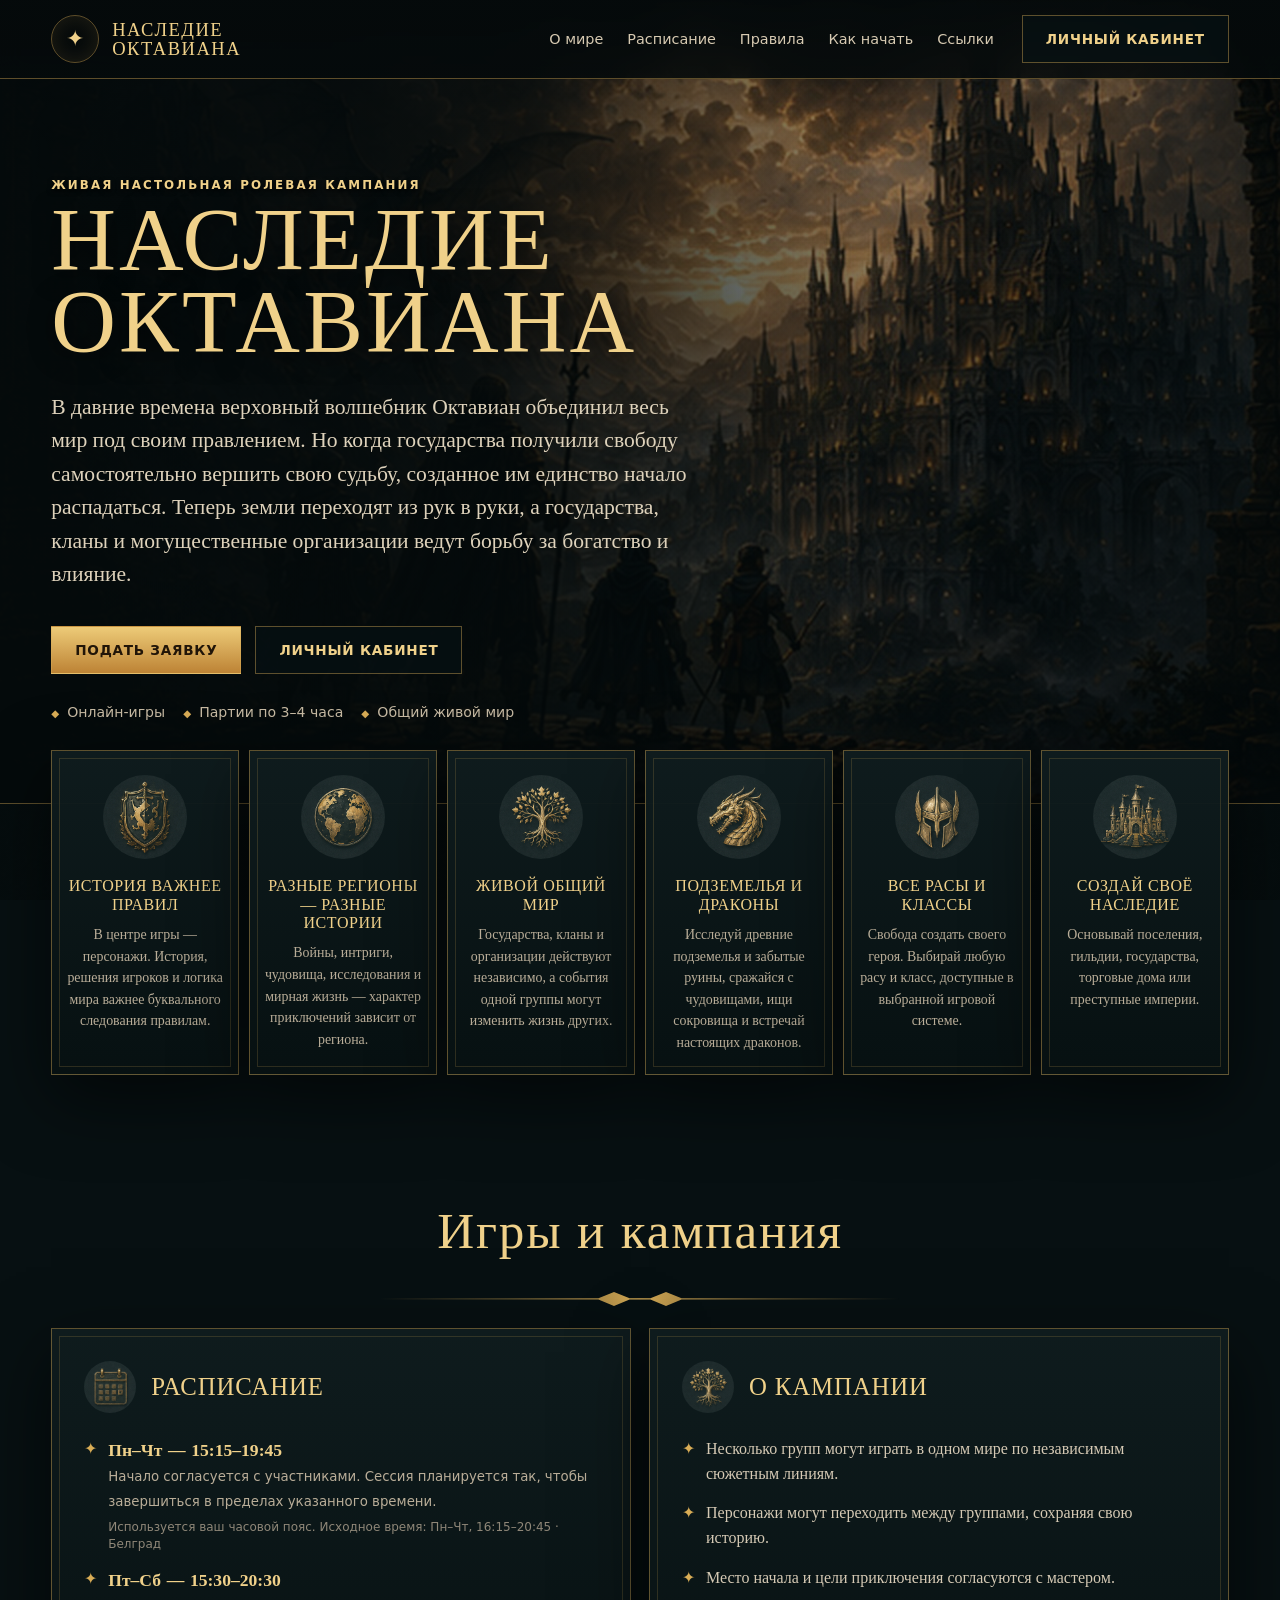
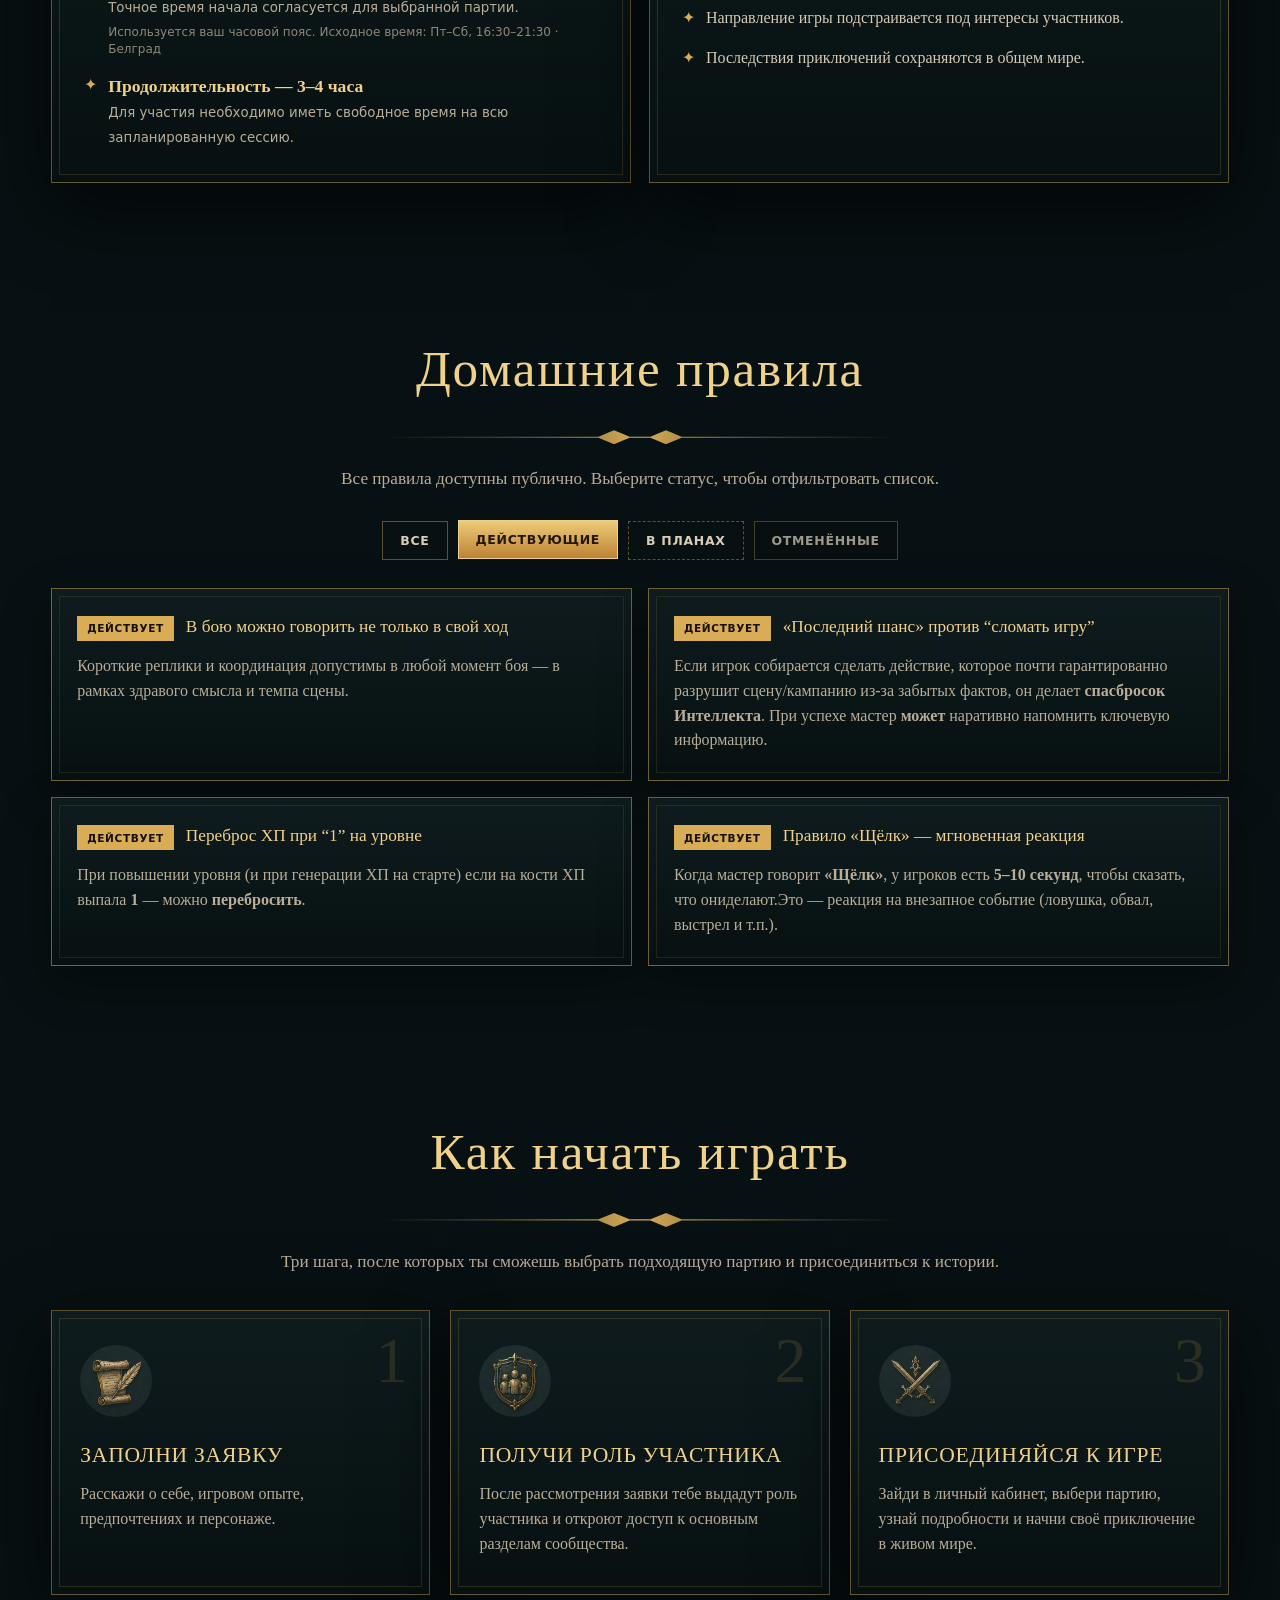
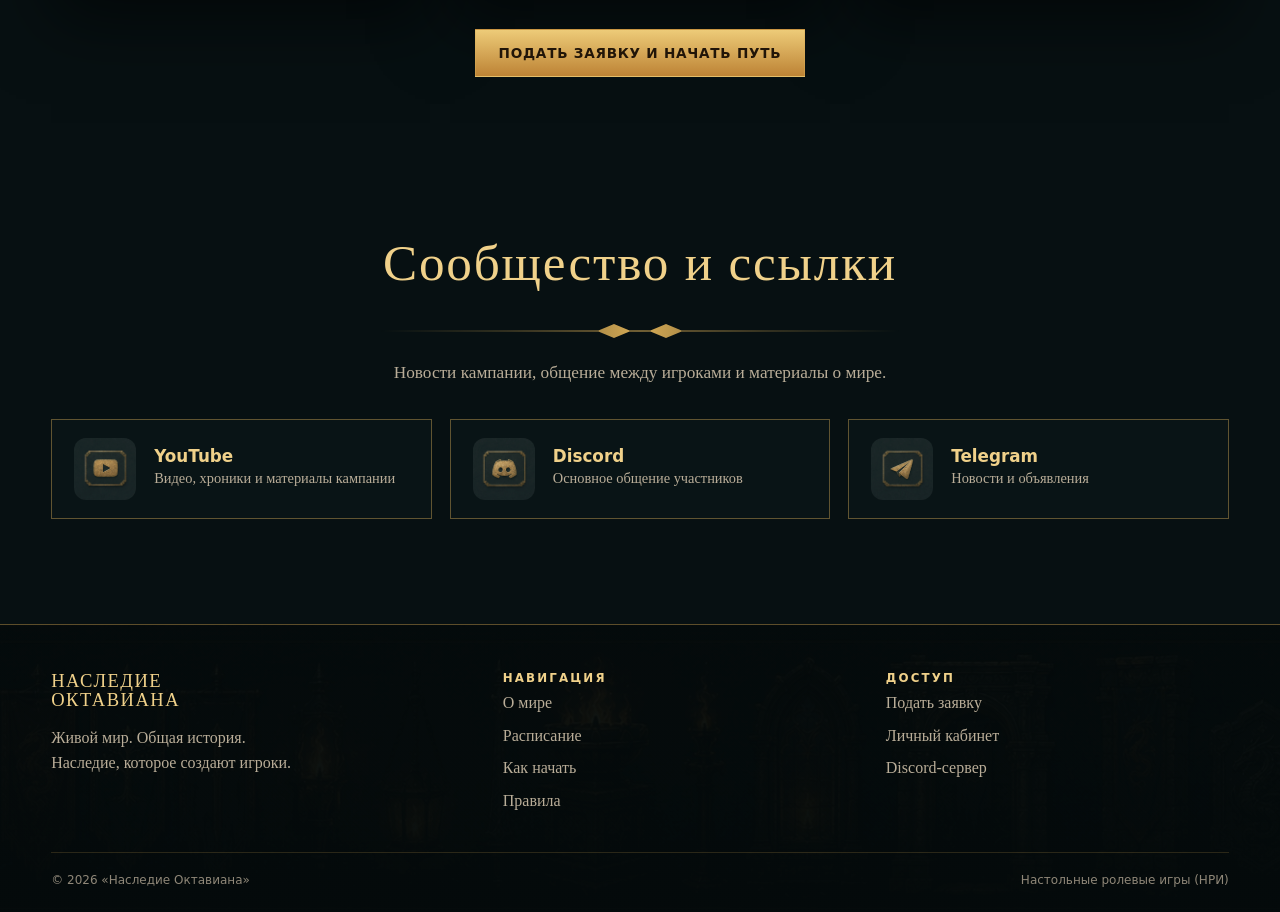
==== commit ade96012: "Added schedule-time calculator" ====
--- a/index.html
+++ b/index.html
@@ -406,6 +406,23 @@
 		.schedule small {
 			color: var(--muted);
 			font-family: var(--sans)
+		}
+
+		.schedule-time {
+			display: block
+		}
+
+		.schedule-separator {
+			display: inline-block;
+			margin: 0 .32em
+		}
+
+		.schedule-source {
+			display: block;
+			margin-top: 5px;
+			color: #8f8778 !important;
+			font-size: .75rem;
+			line-height: 1.4
 		}
 		
 		.rules-preview {
@@ -860,13 +877,15 @@
 							<h3>Расписание</h3>
 						</div>
 						<ul class="info-list">
-							<li>
-								<strong>Пн–Чт — 16:15–20:45 (GMT+2)</strong>
-								<small>Начало согласуется с участниками. Сессия планируется так, чтобы завершиться до 20:45.</small>
+							<li class="schedule-slot" data-days="1,2,3,4" data-start="16:15" data-end="20:45">
+								<strong class="schedule-time"><span class="schedule-days">Пн–Чт</span><span class="schedule-separator" aria-hidden="true">—</span><span class="schedule-hours">16:15–20:45</span></strong>
+								<small>Начало согласуется с участниками. Сессия планируется так, чтобы завершиться в пределах указанного времени.</small>
+								<small class="schedule-source">Используется ваш часовой пояс. Исходное время: Пн–Чт, 16:15–20:45 · Белград</small>
 							</li>
-							<li>
-								<strong>Пт–Сб — 16:30–21:30 (GMT+2)</strong>
+							<li class="schedule-slot" data-days="5,6" data-start="16:30" data-end="21:30">
+								<strong class="schedule-time"><span class="schedule-days">Пт–Сб</span><span class="schedule-separator" aria-hidden="true">—</span><span class="schedule-hours">16:30–21:30</span></strong>
 								<small>Точное время начала согласуется для выбранной партии.</small>
+								<small class="schedule-source">Используется ваш часовой пояс. Исходное время: Пт–Сб, 16:30–21:30 · Белград</small>
 							</li>
 							<li>
 								<strong>Продолжительность — 3–4 часа</strong>
@@ -1226,9 +1245,69 @@
 			ruleFilters.forEach(item => {
 				item.classList.toggle('is-selected', item === filter);item.setAttribute('aria-pressed', String(item === filter));
 			});
-			ruleItems.forEach(rule => rule.classList.toggle('is-hidden', value !== 'all' && !rule.classList.contains(value)));
+				ruleItems.forEach(rule => rule.classList.toggle('is-hidden', value !== 'all' && !rule.classList.contains(value)));
 		}));
+
+		const campaignTimeZone = 'Europe/Belgrade';
+		const visitorTimeZone = Intl.DateTimeFormat().resolvedOptions().timeZone || 'UTC';
+
+		const getOffsetMinutes = (timeZone, date) => {
+			const parts = new Intl.DateTimeFormat('en-CA', {
+				timeZone,
+				year: 'numeric',
+				month: '2-digit',
+				day: '2-digit',
+				hour: '2-digit',
+				minute: '2-digit',
+				second: '2-digit',
+				hourCycle: 'h23'
+			}).formatToParts(date).reduce((result, part) => {
+				if (part.type !== 'literal') result[part.type] = Number(part.value);
+				return result;
+			}, {});
+
+			const utcValue = Date.UTC(parts.year, parts.month - 1, parts.day, parts.hour, parts.minute, parts.second);
+			return Math.round((utcValue - Math.floor(date.getTime() / 1000) * 1000) / 60000);
+		};
+
+		const normaliseMinutes = minutes => ((minutes % 1440) + 1440) % 1440;
+		const dayShift = minutes => Math.floor(minutes / 1440);
+		const formatTime = minutes => {
+			const normalised = normaliseMinutes(minutes);
+			return String(Math.floor(normalised / 60)).padStart(2, '0') + ':' + String(normalised % 60).padStart(2, '0');
+		};
+
+		const dayNames = ['Вс', 'Пн', 'Вт', 'Ср', 'Чт', 'Пт', 'Сб'];
+		const shiftWeekday = (day, shift) => ((day + shift) % 7 + 7) % 7;
+		const formatDayRange = days => {
+			if (days.length === 1) return dayNames[days[0]];
+			const consecutive = days.every((day, index) => index === 0 || day === (days[index - 1] + 1) % 7);
+			return consecutive ? dayNames[days[0]] + '–' + dayNames[days[days.length - 1]] : days.map(day => dayNames[day]).join(', ');
+		};
+
+		try {
+			const now = new Date();
+			const campaignOffset = getOffsetMinutes(campaignTimeZone, now);
+			const visitorOffset = getOffsetMinutes(visitorTimeZone, now);
+			const difference = visitorOffset - campaignOffset;
+			document.querySelectorAll('.schedule-slot').forEach(slot => {
+				const days = slot.dataset.days.split(',').map(Number);
+				const [startHours, startMinutes] = slot.dataset.start.split(':').map(Number);
+				const [endHours, endMinutes] = slot.dataset.end.split(':').map(Number);
+				const convertedStart = startHours * 60 + startMinutes + difference;
+				const convertedEnd = endHours * 60 + endMinutes + difference;
+				const startDayShift = dayShift(convertedStart);
+				const endDayShift = dayShift(convertedEnd);
+				const convertedDays = days.map(day => shiftWeekday(day, startDayShift));
+				const crossesDate = endDayShift !== startDayShift;
+
+				slot.querySelector('.schedule-days').textContent = formatDayRange(convertedDays);
+				slot.querySelector('.schedule-hours').textContent = formatTime(convertedStart) + '–' + formatTime(convertedEnd) + (crossesDate ? ' следующего дня' : '');
+			});
+		} catch (error) {
+			// Если часовой пояс определить не удалось, остаётся исходное время по Белграду.
+		}
 	</script>
 </body>
 
-</html>+</html>
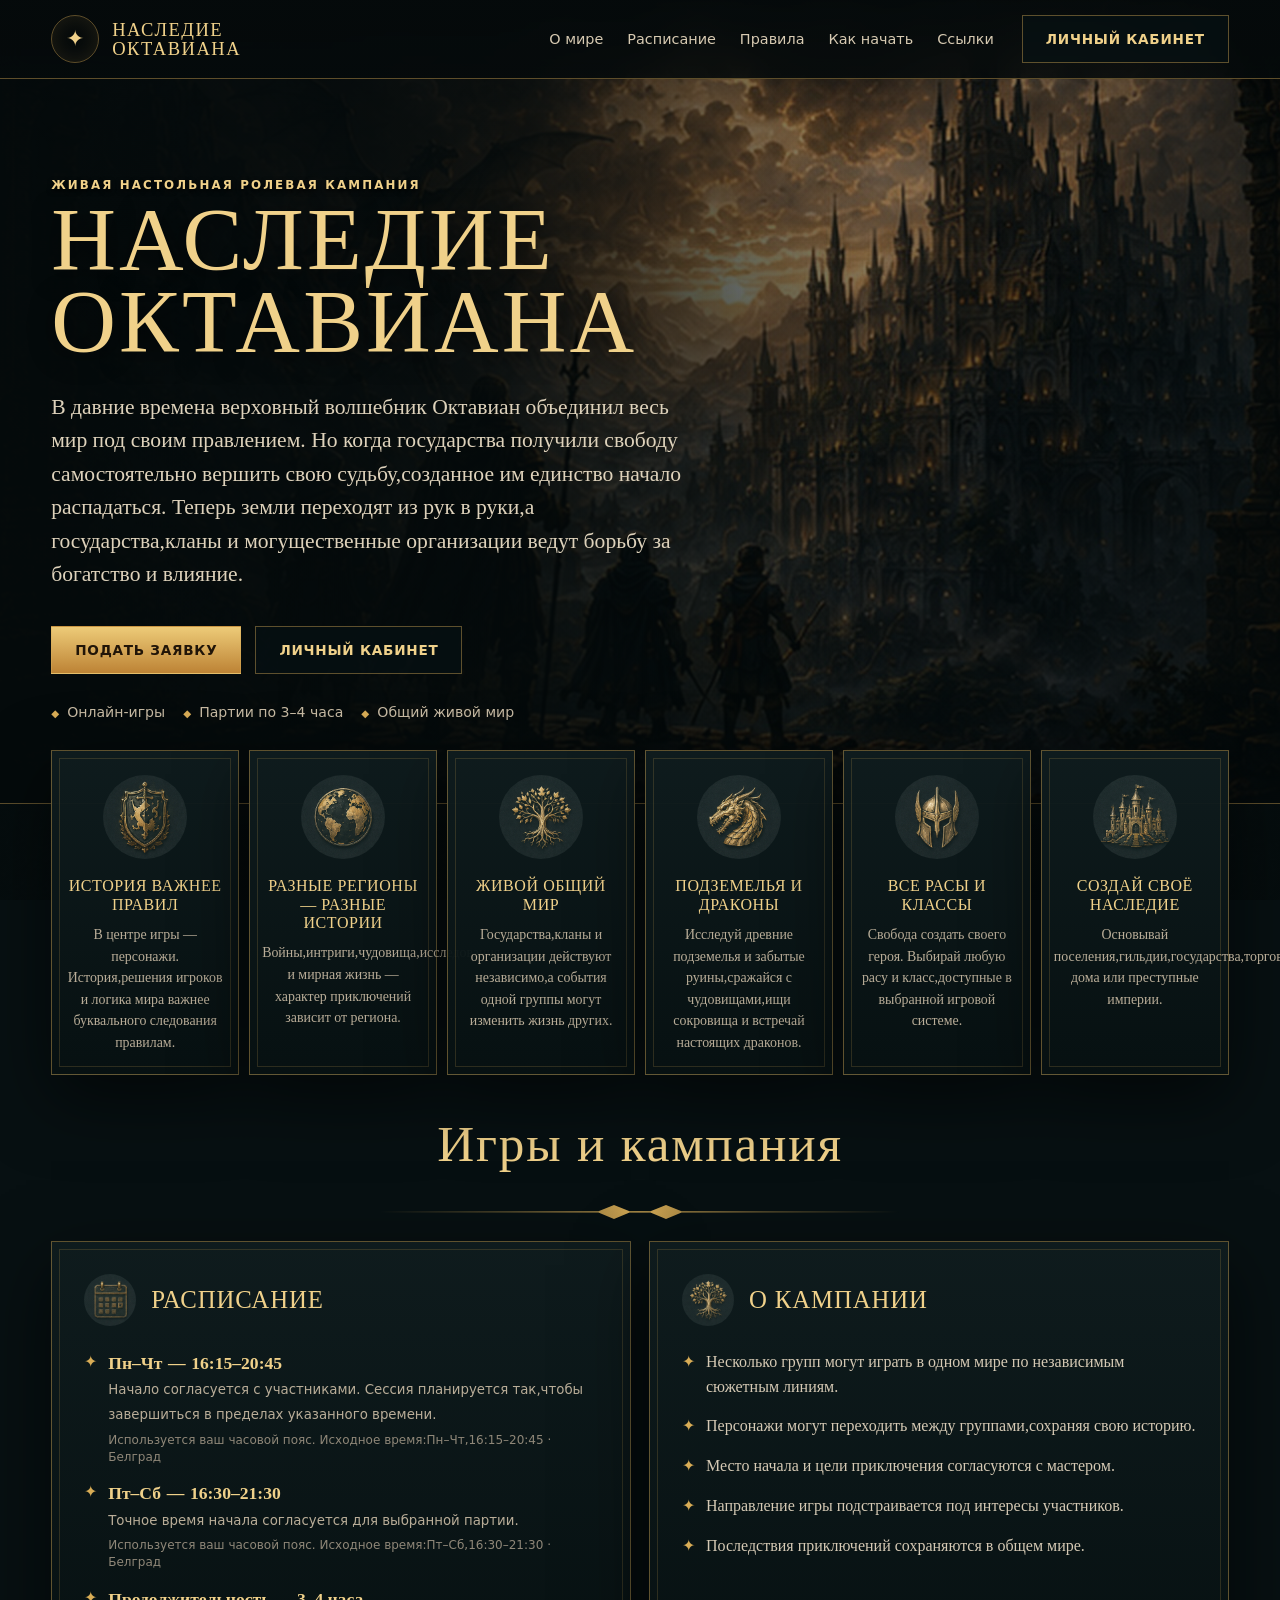
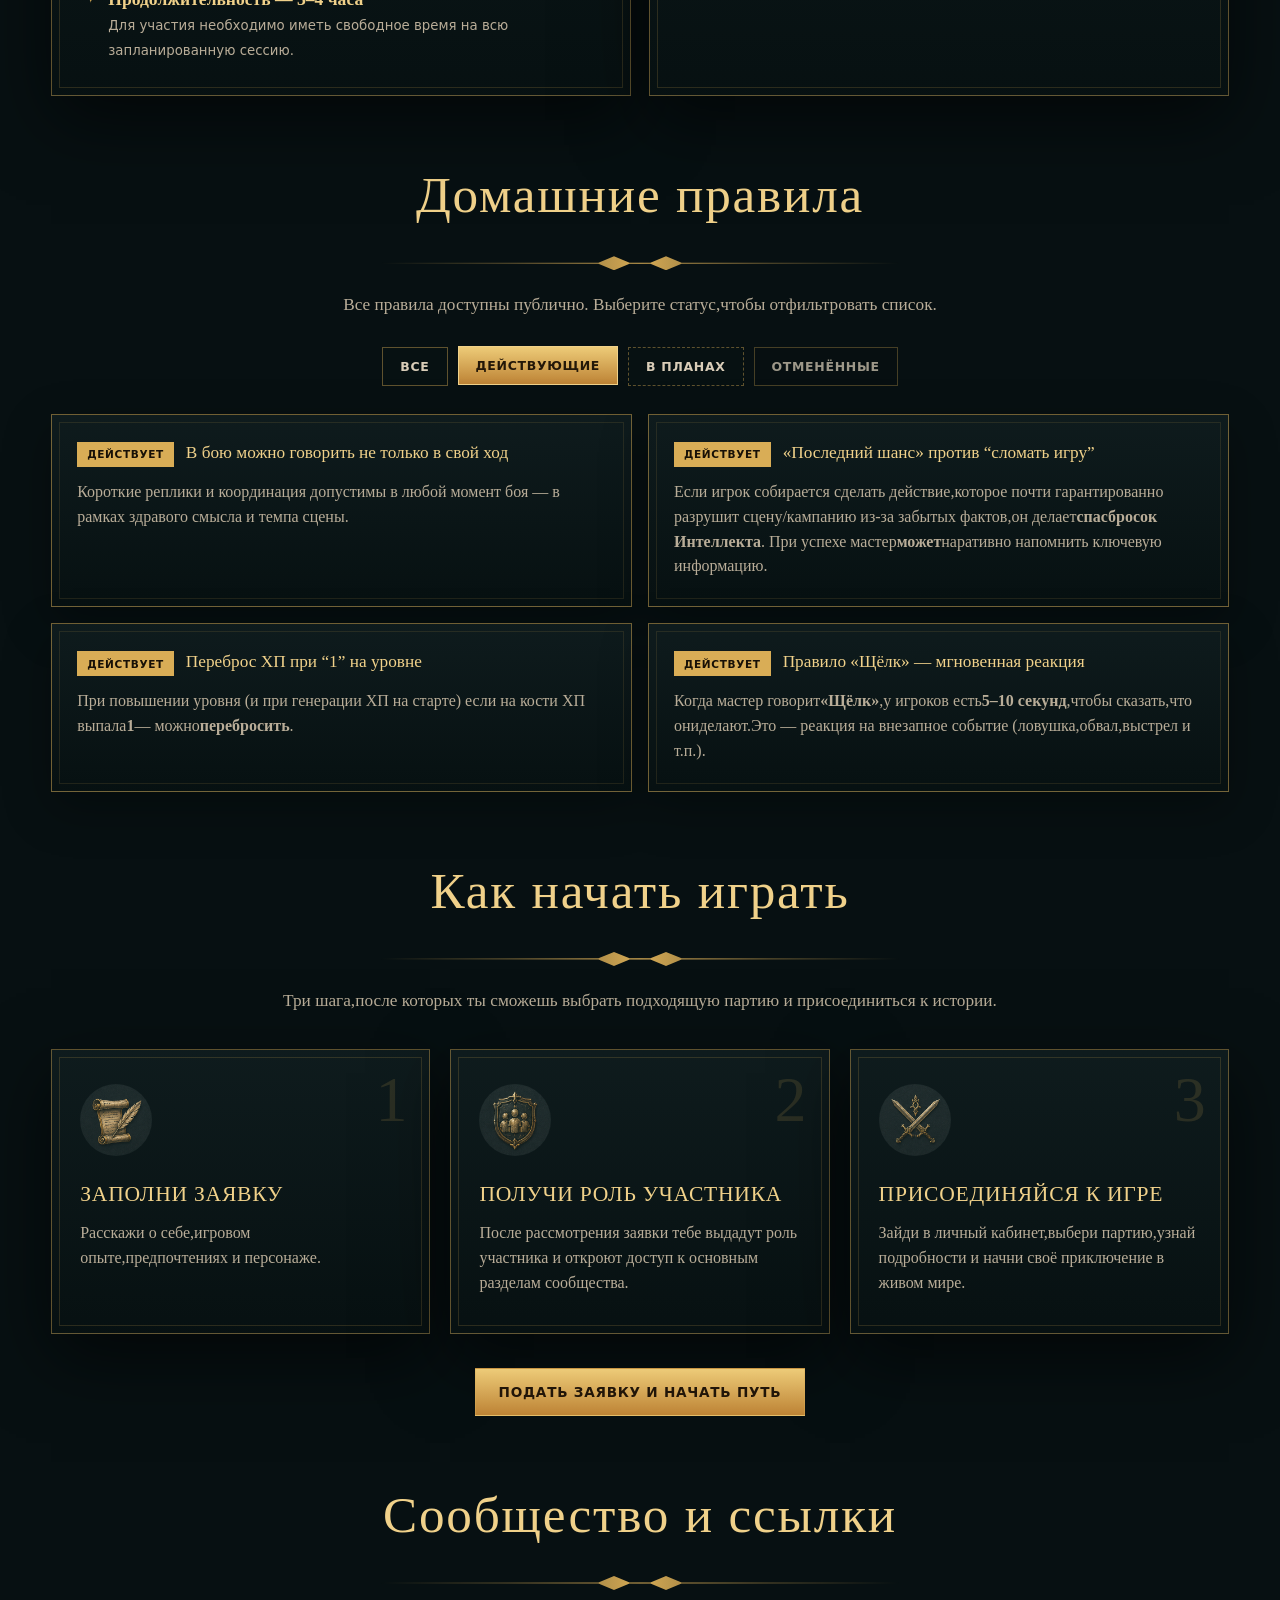
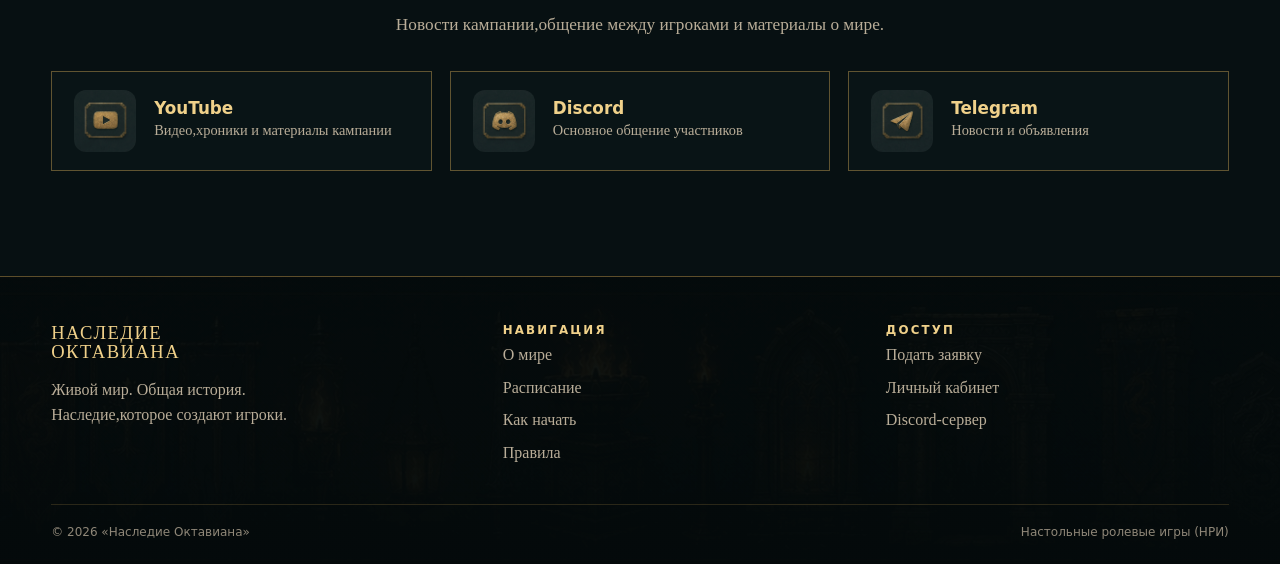
==== commit a709c513: "min" ====
--- a/index.html
+++ b/index.html
@@ -1,1313 +1 @@
-<!doctype html>
-<html lang="ru">
-
-<head>
-	<meta charset="utf-8">
-	<meta name="viewport" content="width=device-width, initial-scale=1">
-	<meta name="description" content="Наследие Октавиана — живая настольная ролевая кампания, где решения игроков меняют историю мира.">
-	<title>Наследие Октавиана — живая настольная ролевая кампания</title>
-	<link rel="apple-touch-icon" sizes="180x180" href="/apple-touch-icon.png">
-	<link rel="icon" type="image/png" sizes="32x32" href="/favicon-32x32.png">
-	<link rel="icon" type="image/png" sizes="16x16" href="/favicon-16x16.png">
-	<link rel="manifest" href="/site.webmanifest">
-	<meta name="robots" content="noindex, nofollow, noarchive, nosnippet">
-	<meta name="googlebot" content="noindex, nofollow, noarchive, nosnippet">
-	<style>
-		:root {
-			--bg: #080d0e;
-			--bg2: #0d1719;
-			--panel: #0d181aee;
-			--panel2: #111d1f;
-			--gold: #d9ad56;
-			--gold2: #f0d18a;
-			--text: #eee4cf;
-			--muted: #b9ad98;
-			--line: rgba(217, 173, 86, .42);
-			--shadow: 0 24px 70px rgba(0, 0, 0, .58);
-			--serif: Georgia, "Times New Roman", serif;
-			--sans: Inter, system-ui, -apple-system, "Segoe UI", sans-serif;
-		}
-		
-		* {
-			box-sizing: border-box
-		}
-		
-		html {
-			scroll-behavior: smooth
-		}
-		
-		body {
-			margin: 0;
-			background: #071012;
-			color: var(--text);
-			font-family: var(--serif);
-			line-height: 1.55;
-			overflow-x: hidden
-		}
-		
-		body::before {
-			content: "";
-			position: fixed;
-			inset: 0;
-			background: linear-gradient(rgba(5, 12, 13, .9), rgba(5, 12, 13, .94)), url('assets/stone.jpg') center/520px auto;
-			z-index: -2
-		}
-		
-		body::after {
-			content: "";
-			position: fixed;
-			inset: 0;
-			background-image: radial-gradient(circle at 16% 7%, rgba(220, 173, 76, .11), transparent 30%), radial-gradient(circle at 86% 30%, rgba(50, 115, 111, .12), transparent 34%);
-			pointer-events: none;
-			z-index: -1
-		}
-		
-		a {
-			color: inherit
-		}
-		
-		.container {
-			width: min(1240px, 92vw);
-			margin: auto
-		}
-		
-		.section {
-			padding: 116px 0 30px
-		}
-		
-		.eyebrow {
-			padding-bottom: 6px;
-			font: 700 .74rem var(--sans);
-			letter-spacing: .18em;
-			text-transform: uppercase;
-			color: var(--gold2)
-		}
-		
-		h1,
-		h2,
-		h3 {
-			font-weight: 500;
-			letter-spacing: .035em;
-			margin: 0
-		}
-		
-		h2 {
-			font-size: clamp(2rem, 4vw, 3.35rem);
-			text-align: center;
-			color: var(--gold2)
-		}
-		
-		.section-lead {
-			max-width: 780px;
-			margin: 16px auto 0;
-			text-align: center;
-			color: var(--muted);
-			font-size: 1.08rem
-		}
-		
-		.ornament {
-			height: 14px;
-			width: min(520px, 76vw);
-			margin: 22px auto;
-			background: linear-gradient(90deg, transparent, var(--line), var(--gold), var(--line), transparent);
-			clip-path: polygon(0 46%, 42% 46%, 45% 0, 48% 46%, 52% 46%, 55% 0, 58% 46%, 100% 46%, 100% 54%, 58% 54%, 55% 100%, 52% 54%, 48% 54%, 45% 100%, 42% 54%, 0 54%)
-		}
-		
-		.nav {
-			position: fixed;
-			inset: 0 0 auto;
-			z-index: 50;
-			background: linear-gradient(180deg, rgba(5, 10, 11, .97), rgba(5, 10, 11, .88));
-			border-bottom: 1px solid var(--line);
-			backdrop-filter: blur(12px)
-		}
-		
-		.nav-inner {
-			height: 78px;
-			display: flex;
-			align-items: center;
-			gap: 28px
-		}
-		
-		.brand {
-			display: flex;
-			align-items: center;
-			gap: 13px;
-			text-decoration: none;
-			margin-right: auto
-		}
-		
-		.brand-mark {
-			width: 48px;
-			height: 48px;
-			border: 1px solid var(--line);
-			border-radius: 50%;
-			display: grid;
-			place-items: center;
-			color: var(--gold2);
-			font-size: 1.4rem;
-			box-shadow: inset 0 0 22px rgba(217, 173, 86, .13)
-		}
-		
-		.brand-name {
-			font-size: 1.16rem;
-			line-height: 1.05;
-			color: var(--gold2);
-			text-transform: uppercase;
-			letter-spacing: .08em
-		}
-		
-		.nav-links {
-			display: flex;
-			align-items: center;
-			gap: 24px;
-			font-family: var(--sans);
-			font-size: .9rem
-		}
-		
-		.nav-links a {
-			text-decoration: none;
-			color: #d7cab2
-		}
-		
-		.nav-links a:hover {
-			color: var(--gold2)
-		}
-		
-		.button {
-			display: inline-flex;
-			align-items: center;
-			justify-content: center;
-			gap: 10px;
-			min-height: 48px;
-			padding: 0 23px;
-			border: 1px solid var(--line);
-			text-decoration: none;
-			font: 700 .85rem var(--sans);
-			letter-spacing: .055em;
-			text-transform: uppercase;
-			transition: .2s ease;
-			position: relative;
-			overflow: hidden
-		}
-		
-		.button:hover {
-			transform: translateY(-2px);
-			box-shadow: 0 12px 30px rgba(0, 0, 0, .35);
-			border-color: var(--gold2)
-		}
-		
-		.button-primary {
-			color: #211508;
-			background: linear-gradient(180deg, #edcb78, #bd8335)
-		}
-		
-		.button-secondary {
-			background: rgba(6, 17, 19, .7);
-			color: var(--gold2)
-		}
-		
-		.menu-button {
-			display: none;
-			background: none;
-			border: 1px solid var(--line);
-			color: var(--gold2);
-			width: 44px;
-			height: 44px;
-			font-size: 1.25rem
-		}
-		
-		.hero {
-			min-height: 790px;
-			padding-top: 78px;
-			position: relative;
-			display: flex;
-			align-items: center;
-			border-bottom: 1px solid var(--line);
-			overflow: hidden
-		}
-		
-		.hero::before {
-			content: "";
-			position: absolute;
-			inset: 0;
-			background-image: linear-gradient(90deg, rgba(4, 10, 11, .97) 0%, rgba(4, 10, 11, .84) 38%, rgba(4, 10, 11, .2) 68%, rgba(4, 10, 11, .58) 100%), linear-gradient(180deg, rgba(0, 0, 0, .15), rgba(3, 8, 9, .75)), url('assets/hero.jpg');
-			background-position: center;
-			background-size: cover;
-			transform: scale(1.015)
-		}
-		
-		.hero-content {
-			position: relative;
-			width: min(760px, 90vw);
-			padding: 100px 0 80px
-		}
-		
-		.hero .eyebrow {
-			text-shadow: 0 2px 5px #000
-		}
-		
-		.hero h1 {
-			font-size: clamp(3.4rem, 7vw, 6.6rem);
-			line-height: .92;
-			color: var(--gold2);
-			text-transform: uppercase;
-			text-shadow: 0 5px 24px rgba(0, 0, 0, .72)
-		}
-		
-		.hero p {
-			font-size: clamp(1.08rem, 1.7vw, 1.35rem);
-			max-width: 650px;
-			color: #ded2bb;
-			margin: 28px 0 34px
-		}
-		
-		.hero-actions {
-			display: flex;
-			gap: 14px;
-			flex-wrap: wrap
-		}
-		
-		.hero-note {
-			margin-top: 28px;
-			color: #c8bba4;
-			font-family: var(--sans);
-			font-size: .88rem;
-			display: flex;
-			gap: 18px;
-			flex-wrap: wrap
-		}
-		
-		.hero-note span::before {
-			content: "◆";
-			color: var(--gold);
-			margin-right: 8px;
-			font-size: .65rem
-		}
-		
-		.features {
-			margin-top: -164px;
-			position: relative;
-			z-index: 3;
-			padding-top: 110px
-		}
-		
-		.feature-grid {
-			display: grid;
-			grid-template-columns: repeat(6, minmax(0, 1fr));
-			gap: 10px;
-		}
-		
-		.feature-card,
-		.panel,
-		.step {
-			background: linear-gradient(180deg, rgba(15, 28, 30, .97), rgba(7, 17, 18, .97));
-			border: 1px solid var(--line);
-			box-shadow: var(--shadow);
-			position: relative
-		}
-		
-		.feature-card::after,
-		.panel::after,
-		.step::after {
-			content: "";
-			position: absolute;
-			inset: 7px;
-			border: 1px solid rgba(217, 173, 86, .18);
-			pointer-events: none
-		}
-		
-		.feature-card {
-			min-height: 250px;
-			text-align: center;
-			padding: 24px 12px 20px
-		}
-		
-		.feature-card img {
-			width: 84px;
-			height: 84px;
-			object-fit: cover;
-			border-radius: 50%;
-			mix-blend-mode: screen
-		}
-		
-		.feature-card h3 {
-			font-size: 1rem;
-			color: var(--gold2);
-			text-transform: uppercase;
-			line-height: 1.15;
-			margin: 10px 0
-		}
-		
-		.feature-card p {
-			font-size: .87rem;
-			color: var(--muted);
-			margin: 0
-		}
-		
-		.info-grid {
-			display: grid;
-			grid-template-columns: repeat(2, 1fr);
-			gap: 18px
-		}
-		
-		.panel {
-			padding: 32px
-		}
-		
-		.panel-title {
-			display: flex;
-			align-items: center;
-			gap: 15px;
-			margin-bottom: 24px
-		}
-		
-		.panel-title img {
-			width: 52px;
-			height: 52px;
-			object-fit: cover;
-			border-radius: 50%;
-			mix-blend-mode: screen
-		}
-		
-		.panel-title h3 {
-			font-size: 1.55rem;
-			color: var(--gold2);
-			text-transform: uppercase
-		}
-		
-		.info-list {
-			list-style: none;
-			padding: 0;
-			margin: 0;
-			display: grid;
-			gap: 15px
-		}
-		
-		.info-list li {
-			padding-left: 24px;
-			position: relative;
-			color: #d5c9b4
-		}
-		
-		.info-list li::before {
-			content: "✦";
-			position: absolute;
-			left: 0;
-			color: var(--gold)
-		}
-		
-		.schedule strong {
-			display: block;
-			color: var(--gold2);
-			font-size: 1.1rem
-		}
-		
-		.schedule small {
-			color: var(--muted);
-			font-family: var(--sans)
-		}
-
-		.schedule-time {
-			display: block
-		}
-
-		.schedule-separator {
-			display: inline-block;
-			margin: 0 .32em
-		}
-
-		.schedule-source {
-			display: block;
-			margin-top: 5px;
-			color: #8f8778 !important;
-			font-size: .75rem;
-			line-height: 1.4
-		}
-		
-		.rules-preview {
-			background: linear-gradient(rgba(8, 16, 16, .78), rgba(8, 16, 16, .84)), url('assets/parchment.jpg') center/cover
-		}
-		
-		.rules-link {
-			display: inline-block;
-			margin-top: 24px;
-			color: var(--gold2);
-			text-decoration: none;
-			border-bottom: 1px solid var(--line)
-		}
-		
-		.steps {
-			display: grid;
-			grid-template-columns: repeat(3, 1fr);
-			gap: 20px
-		}
-		
-		.step {
-			padding: 34px 28px;
-			min-height: 285px
-		}
-		
-		.step-number {
-			position: absolute;
-			right: 22px;
-			top: 18px;
-			font-size: 4rem;
-			line-height: 1;
-			color: rgba(217, 173, 86, .15)
-		}
-		
-		.step img {
-			width: 72px;
-			height: 72px;
-			object-fit: cover;
-			border-radius: 50%;
-			mix-blend-mode: screen
-		}
-		
-		.step h3 {
-			margin: 14px 0 10px;
-			color: var(--gold2);
-			font-size: 1.35rem;
-			text-transform: uppercase
-		}
-		
-		.step p {
-			color: var(--muted);
-			margin: 0
-		}
-		
-		.cta {
-			text-align: center;
-			margin-top: 34px
-		}
-		
-		.socials {
-			display: grid;
-			grid-template-columns: repeat(3, 1fr);
-			gap: 18px;
-			margin-top: 32px
-		}
-		
-		.social {
-			display: flex;
-			align-items: center;
-			gap: 18px;
-			padding: 18px 22px;
-			background: #091416;
-			border: 1px solid var(--line);
-			text-decoration: none;
-			transition: .2s ease
-		}
-		
-		.social:hover {
-			transform: translateY(-3px);
-			border-color: var(--gold2)
-		}
-		
-		.social img {
-			width: 62px;
-			height: 62px;
-			object-fit: cover;
-			border-radius: 12px;
-			mix-blend-mode: screen
-		}
-		
-		.social b {
-			display: block;
-			font: 700 1.05rem var(--sans);
-			color: var(--gold2)
-		}
-		
-		.social span {
-			color: var(--muted);
-			font-size: .9rem
-		}
-		
-		footer {
-			margin-top: 75px;
-			border-top: 1px solid var(--line);
-			padding: 46px 0 25px;
-			background: linear-gradient(rgba(4, 10, 11, .94), rgba(4, 10, 11, .98)), url('assets/decor.jpg') center bottom/cover
-		}
-		
-		.footer-grid {
-			display: grid;
-			grid-template-columns: 1.2fr 1fr 1fr;
-			gap: 40px
-		}
-		
-		.footer-grid p,
-		.footer-grid a {
-			color: var(--muted)
-		}
-		
-		.footer-links {
-			display: grid;
-			gap: 8px
-		}
-		
-		.footer-links a {
-			text-decoration: none
-		}
-		
-		.footer-links a:hover {
-			color: var(--gold2)
-		}
-		
-		.copyright {
-			margin-top: 38px;
-			padding-top: 20px;
-			border-top: 1px solid rgba(217, 173, 86, .18);
-			display: flex;
-			justify-content: space-between;
-			gap: 20px;
-			color: #8f8778;
-			font: 12px var(--sans)
-		}
-		
-		.rules-shell {
-			margin-top: 28px
-		}
-		
-		.rules-toolbar {
-			display: flex;
-			justify-content: center;
-			gap: 10px;
-			flex-wrap: wrap;
-			margin-top: 28px
-		}
-		
-		.rule-filter {
-			appearance: none;
-			border: 1px solid var(--line);
-			background: rgba(8, 18, 19, .88);
-			color: #d9cdb8;
-			padding: 11px 17px;
-			font: 700 .78rem var(--sans);
-			letter-spacing: .055em;
-			text-transform: uppercase;
-			cursor: pointer;
-			transition: .18s ease
-		}
-		
-		.rule-filter:hover,
-		.rule-filter.is-selected {
-			color: #231708;
-			background: linear-gradient(180deg, #edcb78, #bd8335);
-			border-color: var(--gold2);
-			transform: translateY(-1px)
-		}
-		
-		.rule-filter.active-filter:not(.is-selected) {
-			border-color: rgba(217, 173, 86, .55)
-		}
-		
-		.rule-filter.future-filter:not(.is-selected) {
-			border-style: dashed
-		}
-		
-		.rule-filter.canceled-filter:not(.is-selected) {
-			opacity: .72
-		}
-		
-		.rules {
-			list-style: none;
-			padding: 0;
-			margin: 0;
-			display: grid;
-			grid-template-columns: repeat(2, minmax(0, 1fr));
-			gap: 16px;
-			counter-reset: rule
-		}
-		
-		.rule {
-			position: relative;
-			padding: 27px 25px;
-			background: linear-gradient(180deg, rgba(15, 28, 30, .97), rgba(7, 17, 18, .97));
-			border: 1px solid rgba(217, 173, 86, .32);
-			box-shadow: 0 16px 45px rgba(0, 0, 0, .32);
-			overflow: hidden;
-			transition: opacity .18s ease, transform .18s ease, border-color .18s ease
-		}
-		
-		.rule::after {
-			content: "";
-			position: absolute;
-			inset: 7px;
-			border: 1px solid rgba(217, 173, 86, .12);
-			pointer-events: none
-		}
-		
-		.rule>* {
-			position: relative;
-			z-index: 1
-		}
-		
-		.rule-head {
-			display: flex;
-			align-items: flex-start;
-			gap: 12px;
-			flex-wrap: wrap
-		}
-		
-		.rule-title {
-			color: var(--gold2);
-			font-size: 1.08rem;
-			line-height: 1.3
-		}
-		
-		.rule-text {
-			margin: 13px 0 0;
-			color: var(--muted)
-		}
-		
-		.rule-badge {
-			display: inline-flex;
-			align-items: center;
-			min-height: 25px;
-			padding: 4px 9px;
-			border: 1px solid var(--line);
-			font: 700 .66rem var(--sans);
-			letter-spacing: .06em;
-			text-transform: uppercase;
-			white-space: nowrap
-		}
-		
-		.rule-badge.is-active {
-			color: #171006;
-			background: var(--gold)
-		}
-		
-		.rule.is-active {
-			border-color: rgba(217, 173, 86, .5)
-		}
-		
-		.rule-badge.is-future {
-			color: #d7cab2;
-			background: rgba(157, 214, 200, .08);
-			border-style: dashed
-		}
-		
-		.rule.is-future {
-			border-style: dashed;
-			opacity: .86
-		}
-		
-		.rule-badge.is-canceled {
-			color: #aaa097;
-			background: rgba(255, 255, 255, .04);
-			border-color: rgba(255, 255, 255, .18)
-		}
-		
-		.rule.is-canceled {
-			opacity: .57;
-			filter: grayscale(.25)
-		}
-		
-		.rule.is-canceled .rule-title,
-		.rule.is-canceled .rule-text {
-			text-decoration: line-through;
-			text-decoration-color: rgba(238, 228, 207, .35)
-		}
-		
-		.rule.is-hidden {
-			display: none
-		}
-		
-		@media(max-width:1080px) {
-			.rules {
-				grid-template-columns: 1fr
-			}
-			.feature-grid {
-				grid-template-columns: repeat(3, minmax(0, 1fr));
-			}
-			.info-grid {
-				grid-template-columns: 1fr
-			}
-			.steps {
-				grid-template-columns: 1fr
-			}
-			.socials {
-				grid-template-columns: 1fr
-			}
-			.nav-links {
-				display: none
-			}
-			.menu-button {
-				display: block
-			}
-			.nav.open .nav-links {
-				display: flex;
-				position: absolute;
-				top: 78px;
-				left: 0;
-				right: 0;
-				padding: 22px 4vw;
-				background: #071012;
-				flex-direction: column;
-				align-items: flex-start;
-				border-bottom: 1px solid var(--line)
-			}
-		}
-		
-		@media(max-width:720px) {
-			.hero {
-				min-height: 720px
-			}
-			.hero::before {
-				background-position: 62% center
-			}
-			.hero h1 {
-				font-size: 3.35rem
-			}
-			.feature-grid {
-				grid-template-columns: repeat(2, 1fr)
-			}
-			.feature-card {
-				min-height: 230px
-			}
-			.footer-grid {
-				grid-template-columns: 1fr
-			}
-			.copyright {
-				flex-direction: column
-			}
-			.brand-name {
-				font-size: .92rem
-			}
-			.nav .button {
-				display: none
-			}
-		}
-		
-		@media(prefers-reduced-motion:reduce) {
-			html {
-				scroll-behavior: auto
-			}
-			.button,
-			.social {
-				transition: none
-			}
-		}
-	</style>
-</head>
-
-<body>
-	<header class="nav" id="nav">
-		<div class="container nav-inner">
-			<a class="brand" href="#top">
-				<span class="brand-mark">✦</span>
-				<span class="brand-name">Наследие<br>Октавиана</span>
-			</a>
-			<nav class="nav-links" aria-label="Основная навигация">
-				<a href="#world">О мире</a>
-				<a href="#schedule">Расписание</a>
-				<a href="#rules">Правила</a>
-				<a href="#start">Как начать</a>
-				<a href="#links">Ссылки</a>
-			</nav>
-			<a class="button button-secondary" href="https://hub.twentypoundbird.com/lk/octavian-legacy">Личный кабинет</a>
-			<button class="menu-button" id="menuButton" aria-label="Открыть меню" aria-expanded="false">☰</button>
-		</div>
-	</header>
-	<main id="top">
-		<section class="hero">
-			<div class="container">
-				<div class="hero-content">
-					<div class="eyebrow">Живая настольная ролевая кампания</div>
-					<h1>Наследие<br>Октавиана</h1>
-					<p>В давние времена верховный волшебник Октавиан объединил весь мир под своим правлением. Но когда государства получили свободу самостоятельно вершить свою судьбу, созданное им единство начало распадаться. Теперь земли переходят из рук в руки, а государства, кланы и могущественные организации ведут борьбу за богатство и влияние.</p>
-					<div class="hero-actions">
-						<a class="button button-primary" href="https://forms.gle/DLSGyZmvq5KvYivA8" target="_blank" rel="noopener">Подать заявку</a>
-						<a class="button button-secondary" href="https://hub.twentypoundbird.com/lk/octavian-legacy">Личный кабинет</a>
-					</div>
-					<div class="hero-note">
-						<span>Онлайн-игры</span>
-						<span>Партии по 3–4 часа</span>
-						<span>Общий живой мир</span>
-					</div>
-				</div>
-			</div>
-		</section>
-		<section class="features" id="world">
-			<div class="container">
-				<div class="feature-grid">
-					<article class="feature-card">
-						<img src="assets/icon-heroic.jpg" alt="">
-						<h3>История важнее правил</h3>
-						<p>В центре игры — персонажи. История, решения игроков и логика мира важнее буквального следования правилам.</p>
-					</article>
-					<article class="feature-card">
-						<img src="assets/icon-regions.jpg" alt="">
-						<h3>Разные регионы — разные истории</h3>
-						<p>Войны, интриги, чудовища, исследования и мирная жизнь — характер приключений зависит от региона.</p>
-					</article>
-					<article class="feature-card">
-						<img src="assets/icon-worldtree.jpg" alt="">
-						<h3>Живой общий мир</h3>
-						<p>Государства, кланы и организации действуют независимо, а события одной группы могут изменить жизнь других.</p>
-					</article>
-					<article class="feature-card">
-						<img src="assets/icon-dragon.jpg" alt="">
-						<h3>Подземелья и драконы</h3>
-						<p>Исследуй древние подземелья и забытые руины, сражайся с чудовищами, ищи сокровища и встречай настоящих драконов.</p>
-					</article>
-					<article class="feature-card">
-						<img src="assets/icon-classes.jpg" alt="">
-						<h3>Все расы и классы</h3>
-						<p>Свобода создать своего героя. Выбирай любую расу и класс, доступные в выбранной игровой системе.</p>
-					</article>
-					<article class="feature-card">
-						<img src="assets/icon-castle.jpg" alt="">
-						<h3>Создай своё наследие</h3>
-						<p>Основывай поселения, гильдии, государства, торговые дома или преступные империи.</p>
-					</article>
-				</div>
-			</div>
-		</section>
-		<section class="section" id="schedule">
-			<div class="container">
-				<h2>Игры и кампания</h2>
-				<div class="ornament"></div>
-				<div class="info-grid">
-					<article class="panel schedule">
-						<div class="panel-title">
-							<img src="assets/icon-calendar.jpg" alt="">
-							<h3>Расписание</h3>
-						</div>
-						<ul class="info-list">
-							<li class="schedule-slot" data-days="1,2,3,4" data-start="16:15" data-end="20:45">
-								<strong class="schedule-time"><span class="schedule-days">Пн–Чт</span><span class="schedule-separator" aria-hidden="true">—</span><span class="schedule-hours">16:15–20:45</span></strong>
-								<small>Начало согласуется с участниками. Сессия планируется так, чтобы завершиться в пределах указанного времени.</small>
-								<small class="schedule-source">Используется ваш часовой пояс. Исходное время: Пн–Чт, 16:15–20:45 · Белград</small>
-							</li>
-							<li class="schedule-slot" data-days="5,6" data-start="16:30" data-end="21:30">
-								<strong class="schedule-time"><span class="schedule-days">Пт–Сб</span><span class="schedule-separator" aria-hidden="true">—</span><span class="schedule-hours">16:30–21:30</span></strong>
-								<small>Точное время начала согласуется для выбранной партии.</small>
-								<small class="schedule-source">Используется ваш часовой пояс. Исходное время: Пт–Сб, 16:30–21:30 · Белград</small>
-							</li>
-							<li>
-								<strong>Продолжительность — 3–4 часа</strong>
-								<small>Для участия необходимо иметь свободное время на всю запланированную сессию.</small>
-							</li>
-						</ul>
-					</article>
-					<article class="panel">
-						<div class="panel-title">
-							<img src="assets/icon-worldtree.jpg" alt="">
-							<h3>О кампании</h3>
-						</div>
-						<ul class="info-list">
-							<li>Несколько групп могут играть в одном мире по независимым сюжетным линиям.</li>
-							<li>Персонажи могут переходить между группами, сохраняя свою историю.</li>
-							<li>Место начала и цели приключения согласуются с мастером.</li>
-							<li>Направление игры подстраивается под интересы участников.</li>
-							<li>Последствия приключений сохраняются в общем мире.</li>
-						</ul>
-					</article>
-				</div>
-			</div>
-		</section>
-		<section class="section rules-section" id="rules">
-			<div class="container">
-				<h2>Домашние правила</h2>
-				<div class="ornament"></div>
-				<p class="section-lead">Все правила доступны публично. Выберите статус, чтобы отфильтровать список.</p>
-				<div class="rules-toolbar" aria-label="Фильтр домашних правил">
-					<button class="rule-filter" type="button" data-filter="all" aria-pressed="false">Все</button>
-					<button class="rule-filter active-filter is-selected" type="button" data-filter="is-active" aria-pressed="true">Действующие</button>
-					<button class="rule-filter future-filter" type="button" data-filter="is-future" aria-pressed="false">В планах</button>
-					<button class="rule-filter canceled-filter" type="button" data-filter="is-canceled" aria-pressed="false">Отменённые</button>
-				</div>
-				<div class="rules-shell">
-					<ol aria-label="Список домашних правил" class="rules">
-						<li class="rule is-active">
-							<div class="rule-head">
-								<span class="rule-badge is-active">Действует</span>
-								<span class="rule-title">В бою можно говорить не только в свой ход</span>
-							</div>
-							<p class="rule-text">Короткие реплики и координация допустимы в любой момент боя — в рамках здравого смысла и темпа сцены.</p>
-						</li>
-						<li class="rule is-active">
-							<div class="rule-head">
-								<span class="rule-badge is-active">Действует</span>
-								<span class="rule-title">«Последний шанс» против “сломать игру”</span>
-							</div>
-							<p class="rule-text">Если игрок собирается сделать действие, которое почти гарантированно разрушит сцену/кампанию из-за забытых фактов, он делает <b>спасбросок Интеллекта</b>. При успехе мастер <b>может</b> наративно напомнить ключевую информацию.</p>
-						</li>
-						<li class="rule is-active">
-							<div class="rule-head">
-								<span class="rule-badge is-active">Действует</span>
-								<span class="rule-title">Переброс ХП при “1” на уровне</span>
-							</div>
-							<p class="rule-text">При повышении уровня (и при генерации ХП на старте) если на кости ХП выпала <b>1</b> — можно <b>перебросить</b>.</p>
-						</li>
-						<li class="rule is-active">
-							<div class="rule-head">
-								<span class="rule-badge is-active">Действует</span>
-								<span class="rule-title">Правило «Щёлк» — мгновенная реакция</span>
-							</div>
-							<p class="rule-text">Когда мастер говорит <b>«Щёлк»</b>, у игроков есть <b>5–10 секунд</b>, чтобы сказать, что ониделают.Это — реакция на внезапное событие (ловушка, обвал, выстрел и т.п.).</p>
-						</li>
-						<li class="rule is-future is-hidden">
-							<div class="rule-head">
-								<span class="rule-badge is-future">В планах</span>
-								<span class="rule-title">Долгий отдых: «три ночи подряд»</span>
-							</div>
-							<p class="rule-text">При попытке уснуть на <b>длительном отдыхе</b> каждый персонаж бросает <b>1d4</b>.Если у тебя выпало <b>три ночи подряд 1</b> — получаешь <b>1 уровень истощения</b>.Если <b>три ночи подряд 4</b> — получаешь <b>вдохновение</b>.</p>
-						</li>
-						<li class="rule is-future is-hidden">
-							<div class="rule-head">
-								<span class="rule-badge is-future">В планах</span>
-								<span class="rule-title">Инициатива “критует”</span>
-							</div>
-							<p class="rule-text">Если на инициативе <b>20</b> — первый ход совершаешь <b>с преимуществом</b>.Если <b>1</b> — с <b>помехой</b>. Порядок ходов считается как обычно.</p>
-						</li>
-						<li class="rule is-future is-hidden">
-							<div class="rule-head">
-								<span class="rule-badge is-future">В планах</span>
-								<span class="rule-title">«3 секунды» на заявку в свой ход</span>
-							</div>
-							<p class="rule-text">Если игрок быстро формулирует действие (буквально за пару секунд) — получает<b>+1 к броскам атаки</b> и <b>+1 к СЛ спасбросков</b> от своих заклинаний до конца хода.</p>
-						</li>
-						<li class="rule is-future is-hidden">
-							<div class="rule-head">
-								<span class="rule-badge is-future">В планах</span>
-								<span class="rule-title">Зелья как бонусное действие (варианты)</span>
-							</div>
-							<p class="rule-text">Варианты на выбор кампанией:<b>(1)</b> пить зелье бонусным действием;<b>(2)</b> если пьёшь зелье полным действием — получаешь <b>максимальный эффект</b> (безбросков);<b>(3)</b> “поясная сумка”: бонусным действием можно пить только <b>экипированные</b> зелья.</p>
-						</li>
-						<li class="rule is-future is-hidden">
-							<div class="rule-head">
-								<span class="rule-badge is-future">В планах</span>
-								<span class="rule-title">Фланкирование: -2 к КД окружённому</span>
-							</div>
-							<p class="rule-text">Окружённый противник получает <b>-2 к КД</b>, но это не работает, если у него<b>Пассивная внимательность 18+</b> или есть “особое зрение” (эхолокация и т.п.).</p>
-						</li>
-						<li class="rule is-future is-hidden">
-							<div class="rule-head">
-								<span class="rule-badge is-future">В планах</span>
-								<span class="rule-title">Скользящий удар</span>
-							</div>
-							<p class="rule-text">Если итог попадания <b>ровно равен КД</b> цели — урон делится на <b>2</b> (округление вниз).</p>
-						</li>
-						<li class="rule is-future is-hidden">
-							<div class="rule-head">
-								<span class="rule-badge is-future">В планах</span>
-								<span class="rule-title">Падение до 0 ХП = истощение</span>
-							</div>
-							<p class="rule-text">Каждый раз, когда персонаж падает до <b>0 ХП</b> и затем поднимается союзником (не воскрешение),он получает <b>1 уровень истощения</b>.</p>
-						</li>
-						<li class="rule is-future is-hidden">
-							<div class="rule-head">
-								<span class="rule-badge is-future">В планах</span>
-								<span class="rule-title">Спасброски от смерти — в закрытую мастером</span>
-							</div>
-							<p class="rule-text">Броски “смертельных спасов” делает мастер <b>скрытно</b>. Результат известен только по итогу:выжил персонаж или умер. Это усиливает напряжение и цену решений.</p>
-						</li>
-						<li class="rule is-future is-hidden">
-							<div class="rule-head">
-								<span class="rule-badge is-future">В планах</span>
-								<span class="rule-title">Кости напряжённости (d6 в чашу)</span>
-							</div>
-							<p class="rule-text">Если в сцене есть табу/опасное действие и кто-то его совершает — он кладёт в “чашу” <b>d6</b>.Когда чаша переполняется — срабатывает негативный эффект (обвал, урон, подкрепление врагов ит.д.).</p>
-						</li>
-						<li class="rule is-future is-hidden">
-							<div class="rule-head">
-								<span class="rule-badge is-future">В планах</span>
-								<span class="rule-title">Интеллект помогает учиться</span>
-							</div>
-							<p class="rule-text">Модификатор <b>Интеллекта</b> определяет, сколько “единиц обучения” можно вложить в языки,инструменты и навыки (например, <b>+3</b> даёт <b>3</b> пункта обучения).</p>
-						</li>
-						<li class="rule is-future is-hidden">
-							<div class="rule-head">
-								<span class="rule-badge is-future">В планах</span>
-								<span class="rule-title">Воскрешения требуют условий</span>
-							</div>
-							<p class="rule-text">Воскрешение не работает “по умолчанию”: нужны специальные условия(ритуал, редкие компоненты, заранее подготовленные “якоря” вроде крестражей и т.п.).</p>
-						</li>
-						<li class="rule is-future is-hidden">
-							<div class="rule-head">
-								<span class="rule-badge is-future">В планах</span>
-								<span class="rule-title">Вдохновение как колода карт</span>
-							</div>
-							<p class="rule-text">Вместо обычного вдохновения используется колода одноразовых эффектов(доп. действие, узнать уязвимость, подсмотреть ХП и т.п.).</p>
-						</li>
-						<li class="rule is-future is-hidden">
-							<div class="rule-head">
-								<span class="rule-badge is-future">В планах</span>
-								<span class="rule-title">Критический удар: максимум ×2 (варианты)</span>
-							</div>
-							<p class="rule-text">Варианты: <b>(1)</b> крит наносит <b>максимальный урон ×2</b>;<b>(2)</b> вместо удвоения урона можно выбрать <b>рану</b> с последствиями(например, попадание в ногу снижает скорость).</p>
-						</li>
-						<li class="rule is-future is-hidden">
-							<div class="rule-head">
-								<span class="rule-badge is-future">В планах</span>
-								<span class="rule-title">Запугивание через Силу</span>
-							</div>
-							<p class="rule-text">Можно использовать <b>Силу</b> для запугивания, если это логично в сцене и наративно обосновано.</p>
-						</li>
-						<li class="rule is-future is-hidden">
-							<div class="rule-head">
-								<span class="rule-badge is-future">В планах</span>
-								<span class="rule-title">«Помощь» вне боя — только при релевантных умениях</span>
-							</div>
-							<p class="rule-text">Помогать можно лишь тем, кто действительно способен помочь.Пример: хилый маг не усилит “поднять валун” лучше, чем огр — нужен другой подход или этоневозможно.</p>
-						</li>
-						<li class="rule is-future is-hidden">
-							<div class="rule-head">
-								<span class="rule-badge is-future">В планах</span>
-								<span class="rule-title">Игрок на время получает власть над повествованием</span>
-							</div>
-							<p class="rule-text">Иногда мастер может позволить игроку добавить деталь мира/сцены.Если заявка слишком безумная — мастер отклоняет, либо это “бред/иллюзия”, и персонаж получаетдебаф.</p>
-						</li>
-						<li class="rule is-future is-hidden">
-							<div class="rule-head">
-								<span class="rule-badge is-future">В планах</span>
-								<span class="rule-title">Очки сюжета</span>
-							</div>
-							<p class="rule-text">Со временем мастер может выдавать <b>очки сюжета</b>.Потратив их, игрок может заявить значимое изменение мира/создание элемента сюжета —на короткое время становясь “DM”.</p>
-						</li>
-						<li class="rule is-future is-hidden">
-							<div class="rule-head">
-								<span class="rule-badge is-future">В планах</span>
-								<span class="rule-title">Совместные действия при совпадении инициативы</span>
-							</div>
-							<p class="rule-text">Если у двух или более персонажей совпадает инициатива, они могут объявить<b>совместное действие</b>. Эффект и бонусы определяются мастером исходя из логики сцены.</p>
-						</li>
-						<li class="rule is-future is-hidden">
-							<div class="rule-head">
-								<span class="rule-badge is-future">В планах</span>
-								<span class="rule-title">Заклинания без компонентов</span>
-							</div>
-							<p class="rule-text">Варианты использования:<b>(1)</b> заклинания не требуют материальных компонентов;<b>(2)</b> вместо стандартных компонентов используется <b>единый набор компонентов мага</b>.</p>
-						</li>
-						<li class="rule is-future is-hidden">
-							<div class="rule-head">
-								<span class="rule-badge is-future">В планах</span>
-								<span class="rule-title">Вес и переносимый инвентарь</span>
-							</div>
-							<p class="rule-text">Используется один из вариантов:<b>(1)</b> вес не отслеживается вовсе;<b>(2)</b> упрощённый инвентарь — предметы делятся на<i>лёгкие, средние и тяжёлые</i>, либо учитываются только громоздкие вещи.</p>
-						</li>
-						<li class="rule is-future is-hidden">
-							<div class="rule-head">
-								<span class="rule-badge is-future">В планах</span>
-								<span class="rule-title">Атака второй рукой любым оружием</span>
-							</div>
-							<p class="rule-text">Любое оружие можно использовать для атаки бонусным действием второй рукой,даже если оно не имеет свойства <b>лёгкое</b>, однако данная атака совершается <b>с помехой</b>.</p>
-						</li>
-						<li class="rule is-future is-hidden">
-							<div class="rule-head">
-								<span class="rule-badge is-future">В планах</span>
-								<span class="rule-title">Огромный урон: шок и травмы</span>
-							</div>
-							<p class="rule-text">При получении <b>чрезвычайно большого урона</b> (например, 70% от максимального ХП за один раз)существо получает негативный эффект — <b>шок</b>.Альтернативный вариант — получение <b>длительной травмы</b>.</p>
-						</li>
-						<li class="rule is-future is-hidden">
-							<div class="rule-head">
-								<span class="rule-badge is-future">В планах</span>
-								<span class="rule-title">Навыки могут критовать</span>
-							</div>
-							<p class="rule-text">Проверки навыков могут иметь критический успех или провал.Эффект крита определяется мастером и выходит за рамки обычного бонуса к броску.</p>
-						</li>
-						<li class="rule is-future is-hidden">
-							<div class="rule-head">
-								<span class="rule-badge is-future">В планах</span>
-								<span class="rule-title">Прокачка оружия</span>
-							</div>
-							<p class="rule-text">Оружие может развиваться вместе с персонажем:получать улучшения, модификации или уникальные свойствав результате использования, сюжетных событий или особых ритуалов. Используется, в основном, длянаратива - например, у игрока есть фамильный меч, который придётся обменять на более сильный поурону. С механикой улучшения оружения игроку не придётся делать такой выбор, ведь он сможетулучшить своё оружие позже.</p>
-						</li>
-						<li class="rule is-future is-hidden">
-							<div class="rule-head">
-								<span class="rule-badge is-future">В планах</span>
-								<span class="rule-title">Отыгрыш архетипов и повышение уровня</span>
-							</div>
-							<p class="rule-text">Повышение уровня и выбор архетипа должны быть<b>наративно обоснованы</b> и отыграны в мире.Мастер может потребовать сцену, обучение или событие для подтверждения роста персонажа.</p>
-						</li>
-						<li class="rule is-canceled is-hidden">
-							<div class="rule-head">
-								<span class="rule-badge is-canceled">Отменено</span>
-								<span class="rule-title">Отменённый пример</span>
-							</div>
-							<p class="rule-text">Этот пункт — демонстрация визуального статуса “отменено”.У правила может быть причина/заметка.</p>
-						</li>
-					</ol>
-				</div>
-		</section>
-		<section class="section" id="start">
-			<div class="container">
-				<h2>Как начать играть</h2>
-				<div class="ornament"></div>
-				<p class="section-lead">Три шага, после которых ты сможешь выбрать подходящую партию и присоединиться к истории.</p>
-				<div class="steps" style="margin-top:34px">
-					<article class="step">
-						<span class="step-number">1</span>
-						<img src="assets/icon-application.jpg" alt="">
-						<h3>Заполни заявку</h3>
-						<p>Расскажи о себе, игровом опыте, предпочтениях и персонаже.</p>
-					</article>
-					<article class="step">
-						<span class="step-number">2</span>
-						<img src="assets/icon-member.jpg" alt="">
-						<h3>Получи роль участника</h3>
-						<p>После рассмотрения заявки тебе выдадут роль участника и откроют доступ к основным разделам сообщества.</p>
-					</article>
-					<article class="step">
-						<span class="step-number">3</span>
-						<img src="assets/icon-swords.jpg" alt="">
-						<h3>Присоединяйся к игре</h3>
-						<p>Зайди в личный кабинет, выбери партию, узнай подробности и начни своё приключение в живом мире.</p>
-					</article>
-				</div>
-				<div class="cta">
-					<a class="button button-primary" href="https://forms.gle/DLSGyZmvq5KvYivA8" target="_blank" rel="noopener">Подать заявку и начать путь</a>
-				</div>
-			</div>
-		</section>
-		<section class="section" id="links">
-			<div class="container">
-				<h2>Сообщество и ссылки</h2>
-				<div class="ornament"></div>
-				<p class="section-lead">Новости кампании, общение между игроками и материалы о мире.</p>
-				<div class="socials">
-					<a class="social" href="https://www.youtube.com/@octavianlegacy" target="_blank" rel="noopener">
-						<img src="assets/icon-youtube.jpg" alt="">
-						<div>
-							<b>YouTube</b>
-							<span>Видео, хроники и материалы кампании</span>
-						</div>
-					</a>
-					<a class="social" href="https://discord.gg/Hvka4M8APX" target="_blank" rel="noopener">
-						<img src="assets/icon-discord.jpg" alt="">
-						<div>
-							<b>Discord</b>
-							<span>Основное общение участников</span>
-						</div>
-					</a>
-					<a class="social" href="https://t.me/octavianlegacy" target="_blank" rel="noopener">
-						<img src="assets/icon-telegram.jpg" alt="">
-						<div>
-							<b>Telegram</b>
-							<span>Новости и объявления</span>
-						</div>
-					</a>
-				</div>
-			</div>
-		</section>
-	</main>
-	<footer>
-		<div class="container">
-			<div class="footer-grid">
-				<div>
-					<div class="brand-name">Наследие
-						<br>Октавиана</div>
-					<p>Живой мир. Общая история.
-						<br>Наследие, которое создают игроки.</p>
-				</div>
-				<div>
-					<div class="eyebrow">Навигация</div>
-					<div class="footer-links">
-						<a href="#world">О мире</a>
-						<a href="#schedule">Расписание</a>
-						<a href="#start">Как начать</a>
-						<a href="#rules">Правила</a>
-					</div>
-				</div>
-				<div>
-					<div class="eyebrow">Доступ</div>
-					<div class="footer-links">
-						<a href="https://forms.gle/DLSGyZmvq5KvYivA8" target="_blank" rel="noopener">Подать заявку</a>
-						<a href="https://hub.twentypoundbird.com/lk/octavian-legacy">Личный кабинет</a>
-						<a href="https://discord.gg/Hvka4M8APX" target="_blank" rel="noopener">Discord-сервер</a>
-					</div>
-				</div>
-			</div>
-			<div class="copyright">
-				<span>© 2026 «Наследие Октавиана»</span>
-				<span>Настольные ролевые игры (НРИ)</span>
-			</div>
-		</div>
-	</footer>
-	<script>
-		const nav = document.getElementById('nav');
-		const btn = document.getElementById('menuButton');
-		btn.addEventListener('click', () => {
-			const open = nav.classList.toggle('open');btn.setAttribute('aria-expanded', String(open));btn.textContent = open ? '✕' : '☰'
-		});
-		document.querySelectorAll('.nav-links a').forEach(a => a.addEventListener('click', () => {
-			nav.classList.remove('open');btn.setAttribute('aria-expanded', 'false');btn.textContent = '☰'
-		}));
-		const ruleFilters = document.querySelectorAll('.rule-filter');
-		const ruleItems = document.querySelectorAll('.rules .rule');
-		ruleFilters.forEach(filter => filter.addEventListener('click', () => {
-			const value = filter.dataset.filter;
-			ruleFilters.forEach(item => {
-				item.classList.toggle('is-selected', item === filter);item.setAttribute('aria-pressed', String(item === filter));
-			});
-				ruleItems.forEach(rule => rule.classList.toggle('is-hidden', value !== 'all' && !rule.classList.contains(value)));
-		}));
-
-		const campaignTimeZone = 'Europe/Belgrade';
-		const visitorTimeZone = Intl.DateTimeFormat().resolvedOptions().timeZone || 'UTC';
-
-		const getOffsetMinutes = (timeZone, date) => {
-			const parts = new Intl.DateTimeFormat('en-CA', {
-				timeZone,
-				year: 'numeric',
-				month: '2-digit',
-				day: '2-digit',
-				hour: '2-digit',
-				minute: '2-digit',
-				second: '2-digit',
-				hourCycle: 'h23'
-			}).formatToParts(date).reduce((result, part) => {
-				if (part.type !== 'literal') result[part.type] = Number(part.value);
-				return result;
-			}, {});
-
-			const utcValue = Date.UTC(parts.year, parts.month - 1, parts.day, parts.hour, parts.minute, parts.second);
-			return Math.round((utcValue - Math.floor(date.getTime() / 1000) * 1000) / 60000);
-		};
-
-		const normaliseMinutes = minutes => ((minutes % 1440) + 1440) % 1440;
-		const dayShift = minutes => Math.floor(minutes / 1440);
-		const formatTime = minutes => {
-			const normalised = normaliseMinutes(minutes);
-			return String(Math.floor(normalised / 60)).padStart(2, '0') + ':' + String(normalised % 60).padStart(2, '0');
-		};
-
-		const dayNames = ['Вс', 'Пн', 'Вт', 'Ср', 'Чт', 'Пт', 'Сб'];
-		const shiftWeekday = (day, shift) => ((day + shift) % 7 + 7) % 7;
-		const formatDayRange = days => {
-			if (days.length === 1) return dayNames[days[0]];
-			const consecutive = days.every((day, index) => index === 0 || day === (days[index - 1] + 1) % 7);
-			return consecutive ? dayNames[days[0]] + '–' + dayNames[days[days.length - 1]] : days.map(day => dayNames[day]).join(', ');
-		};
-
-		try {
-			const now = new Date();
-			const campaignOffset = getOffsetMinutes(campaignTimeZone, now);
-			const visitorOffset = getOffsetMinutes(visitorTimeZone, now);
-			const difference = visitorOffset - campaignOffset;
-			document.querySelectorAll('.schedule-slot').forEach(slot => {
-				const days = slot.dataset.days.split(',').map(Number);
-				const [startHours, startMinutes] = slot.dataset.start.split(':').map(Number);
-				const [endHours, endMinutes] = slot.dataset.end.split(':').map(Number);
-				const convertedStart = startHours * 60 + startMinutes + difference;
-				const convertedEnd = endHours * 60 + endMinutes + difference;
-				const startDayShift = dayShift(convertedStart);
-				const endDayShift = dayShift(convertedEnd);
-				const convertedDays = days.map(day => shiftWeekday(day, startDayShift));
-				const crossesDate = endDayShift !== startDayShift;
-
-				slot.querySelector('.schedule-days').textContent = formatDayRange(convertedDays);
-				slot.querySelector('.schedule-hours').textContent = formatTime(convertedStart) + '–' + formatTime(convertedEnd) + (crossesDate ? ' следующего дня' : '');
-			});
-		} catch (error) {
-			// Если часовой пояс определить не удалось, остаётся исходное время по Белграду.
-		}
-	</script>
-</body>
-
-</html>
+<!doctype html><html lang="ru" tool="https://www.nero.com/eng/webservices/nero-minifyhtml/"><head><meta charset="utf-8"><meta name="viewport" content="width=device-width,initial-scale=1"><meta name="description" content="Наследие Октавиана — живая настольная ролевая кампания,где решения игроков меняют историю мира."><title>Наследие Октавиана — живая настольная ролевая кампания</title><link rel="apple-touch-icon" sizes="180x180" href="./apple-touch-icon.png"><link rel="icon" type="image/png" sizes="32x32" href="./favicon-32x32.png"><link rel="icon" type="image/png" sizes="16x16" href="./favicon-16x16.png"><link rel="manifest" href="./site.webmanifest"><meta name="robots" content="noindex,nofollow,noarchive,nosnippet"><meta name="googlebot" content="noindex,nofollow,noarchive,nosnippet"><link rel="stylesheet" href="./style.min.css" tool="https://www.toptal.com/developers/cssminifier"><link rel="modulepreload" as="script" href="./fn.min.js" tool="https://www.toptal.com/developers/javascript-minifier"></head><body><header class="nav" id="nav"><div class="container nav-inner"><a class="brand" href="#top"><span class="brand-mark">✦</span><span class="brand-name">Наследие<br>Октавиана</span></a><nav class="nav-links" aria-label="Основная навигация"><a href="#world">О мире</a><a href="#schedule">Расписание</a><a href="#rules">Правила</a><a href="#start">Как начать</a><a href="#links">Ссылки</a></nav><a class="button button-secondary" href="https://hub.twentypoundbird.com/lk/octavian-legacy">Личный кабинет</a><button class="menu-button" id="menuButton" aria-label="Открыть меню" aria-expanded="false">☰</button></div></header><main id="top"><section class="hero"><div class="container"><div class="hero-content"><div class="eyebrow">Живая настольная ролевая кампания</div><h1>Наследие<br>Октавиана</h1><p>В давние времена верховный волшебник Октавиан объединил весь мир под своим правлением. Но когда государства получили свободу самостоятельно вершить свою судьбу,созданное им единство начало распадаться. Теперь земли переходят из рук в руки,а государства,кланы и могущественные организации ведут борьбу за богатство и влияние.</p><div class="hero-actions"><a class="button button-primary" href="https://forms.gle/DLSGyZmvq5KvYivA8" target="_blank" rel="noopener">Подать заявку</a><a class="button button-secondary" href="https://hub.twentypoundbird.com/lk/octavian-legacy">Личный кабинет</a></div><div class="hero-note"><span>Онлайн-игры</span><span>Партии по 3–4 часа</span><span>Общий живой мир</span></div></div></div></section><section class="features" id="world"><div class="container"><div class="feature-grid"><article class="feature-card"><img src="assets/icon-heroic.jpg" alt=""><h3>История важнее правил</h3><p>В центре игры — персонажи. История,решения игроков и логика мира важнее буквального следования правилам.</p></article><article class="feature-card"><img src="assets/icon-regions.jpg" alt=""><h3>Разные регионы — разные истории</h3><p>Войны,интриги,чудовища,исследования и мирная жизнь — характер приключений зависит от региона.</p></article><article class="feature-card"><img src="assets/icon-worldtree.jpg" alt=""><h3>Живой общий мир</h3><p>Государства,кланы и организации действуют независимо,а события одной группы могут изменить жизнь других.</p></article><article class="feature-card"><img src="assets/icon-dragon.jpg" alt=""><h3>Подземелья и драконы</h3><p>Исследуй древние подземелья и забытые руины,сражайся с чудовищами,ищи сокровища и встречай настоящих драконов.</p></article><article class="feature-card"><img src="assets/icon-classes.jpg" alt=""><h3>Все расы и классы</h3><p>Свобода создать своего героя. Выбирай любую расу и класс,доступные в выбранной игровой системе.</p></article><article class="feature-card"><img src="assets/icon-castle.jpg" alt=""><h3>Создай своё наследие</h3><p>Основывай поселения,гильдии,государства,торговые дома или преступные империи.</p></article></div></div></section><section class="section" id="schedule"><div class="container"><h2>Игры и кампания</h2><div class="ornament"></div><div class="info-grid"><article class="panel schedule"><div class="panel-title"><img src="assets/icon-calendar.jpg" alt=""><h3>Расписание</h3></div><ul class="info-list"><li class="schedule-slot" data-days="1,2,3,4" data-start="16:15" data-end="20:45"><strong class="schedule-time"><span class="schedule-days">Пн–Чт</span><span class="schedule-separator" aria-hidden="true">—</span><span class="schedule-hours">16:15–20:45</span></strong><small>Начало согласуется с участниками. Сессия планируется так,чтобы завершиться в пределах указанного времени.</small><small class="schedule-source">Используется ваш часовой пояс. Исходное время:Пн–Чт,16:15–20:45 · Белград</small></li><li class="schedule-slot" data-days="5,6" data-start="16:30" data-end="21:30"><strong class="schedule-time"><span class="schedule-days">Пт–Сб</span><span class="schedule-separator" aria-hidden="true">—</span><span class="schedule-hours">16:30–21:30</span></strong><small>Точное время начала согласуется для выбранной партии.</small><small class="schedule-source">Используется ваш часовой пояс. Исходное время:Пт–Сб,16:30–21:30 · Белград</small></li><li><strong>Продолжительность — 3–4 часа</strong><small>Для участия необходимо иметь свободное время на всю запланированную сессию.</small></li></ul></article><article class="panel"><div class="panel-title"><img src="assets/icon-worldtree.jpg" alt=""><h3>О кампании</h3></div><ul class="info-list"><li>Несколько групп могут играть в одном мире по независимым сюжетным линиям.</li><li>Персонажи могут переходить между группами,сохраняя свою историю.</li><li>Место начала и цели приключения согласуются с мастером.</li><li>Направление игры подстраивается под интересы участников.</li><li>Последствия приключений сохраняются в общем мире.</li></ul></article></div></div></section><section class="section rules-section" id="rules"><div class="container"><h2>Домашние правила</h2><div class="ornament"></div><p class="section-lead">Все правила доступны публично. Выберите статус,чтобы отфильтровать список.</p><div class="rules-toolbar" aria-label="Фильтр домашних правил"><button class="rule-filter" type="button" data-filter="all" aria-pressed="false">Все</button><button class="rule-filter active-filter is-selected" type="button" data-filter="is-active" aria-pressed="true">Действующие</button><button class="rule-filter future-filter" type="button" data-filter="is-future" aria-pressed="false">В планах</button><button class="rule-filter canceled-filter" type="button" data-filter="is-canceled" aria-pressed="false">Отменённые</button></div><div class="rules-shell"><ol aria-label="Список домашних правил" class="rules"><li class="rule is-active"><div class="rule-head"><span class="rule-badge is-active">Действует</span><span class="rule-title">В бою можно говорить не только в свой ход</span></div><p class="rule-text">Короткие реплики и координация допустимы в любой момент боя — в рамках здравого смысла и темпа сцены.</p></li><li class="rule is-active"><div class="rule-head"><span class="rule-badge is-active">Действует</span><span class="rule-title">«Последний шанс» против “сломать игру”</span></div><p class="rule-text">Если игрок собирается сделать действие,которое почти гарантированно разрушит сцену/кампанию из-за забытых фактов,он делает<b>спасбросок Интеллекта</b>. При успехе мастер<b>может</b>наративно напомнить ключевую информацию.</p></li><li class="rule is-active"><div class="rule-head"><span class="rule-badge is-active">Действует</span><span class="rule-title">Переброс ХП при “1” на уровне</span></div><p class="rule-text">При повышении уровня (и при генерации ХП на старте) если на кости ХП выпала<b>1</b>— можно<b>перебросить</b>.</p></li><li class="rule is-active"><div class="rule-head"><span class="rule-badge is-active">Действует</span><span class="rule-title">Правило «Щёлк» — мгновенная реакция</span></div><p class="rule-text">Когда мастер говорит<b>«Щёлк»</b>,у игроков есть<b>5–10 секунд</b>,чтобы сказать,что ониделают.Это — реакция на внезапное событие (ловушка,обвал,выстрел и т.п.).</p></li><li class="rule is-future is-hidden"><div class="rule-head"><span class="rule-badge is-future">В планах</span><span class="rule-title">Долгий отдых:«три ночи подряд»</span></div><p class="rule-text">При попытке уснуть на<b>длительном отдыхе</b>каждый персонаж бросает<b>1d4</b>.Если у тебя выпало<b>три ночи подряд 1</b>— получаешь<b>1 уровень истощения</b>.Если<b>три ночи подряд 4</b>— получаешь<b>вдохновение</b>.</p></li><li class="rule is-future is-hidden"><div class="rule-head"><span class="rule-badge is-future">В планах</span><span class="rule-title">Инициатива “критует”</span></div><p class="rule-text">Если на инициативе<b>20</b>— первый ход совершаешь<b>с преимуществом</b>.Если<b>1</b>— с<b>помехой</b>. Порядок ходов считается как обычно.</p></li><li class="rule is-future is-hidden"><div class="rule-head"><span class="rule-badge is-future">В планах</span><span class="rule-title">«3 секунды» на заявку в свой ход</span></div><p class="rule-text">Если игрок быстро формулирует действие (буквально за пару секунд) — получает<b>+1 к броскам атаки</b>и<b>+1 к СЛ спасбросков</b>от своих заклинаний до конца хода.</p></li><li class="rule is-future is-hidden"><div class="rule-head"><span class="rule-badge is-future">В планах</span><span class="rule-title">Зелья как бонусное действие (варианты)</span></div><p class="rule-text">Варианты на выбор кампанией:<b>(1)</b>пить зелье бонусным действием;<b>(2)</b>если пьёшь зелье полным действием — получаешь<b>максимальный эффект</b>(безбросков);<b>(3)</b>“поясная сумка”:бонусным действием можно пить только<b>экипированные</b>зелья.</p></li><li class="rule is-future is-hidden"><div class="rule-head"><span class="rule-badge is-future">В планах</span><span class="rule-title">Фланкирование:-2 к КД окружённому</span></div><p class="rule-text">Окружённый противник получает<b>-2 к КД</b>,но это не работает,если у него<b>Пассивная внимательность 18+</b>или есть “особое зрение” (эхолокация и т.п.).</p></li><li class="rule is-future is-hidden"><div class="rule-head"><span class="rule-badge is-future">В планах</span><span class="rule-title">Скользящий удар</span></div><p class="rule-text">Если итог попадания<b>ровно равен КД</b>цели — урон делится на<b>2</b>(округление вниз).</p></li><li class="rule is-future is-hidden"><div class="rule-head"><span class="rule-badge is-future">В планах</span><span class="rule-title">Падение до 0 ХП=истощение</span></div><p class="rule-text">Каждый раз,когда персонаж падает до<b>0 ХП</b>и затем поднимается союзником (не воскрешение),он получает<b>1 уровень истощения</b>.</p></li><li class="rule is-future is-hidden"><div class="rule-head"><span class="rule-badge is-future">В планах</span><span class="rule-title">Спасброски от смерти — в закрытую мастером</span></div><p class="rule-text">Броски “смертельных спасов” делает мастер<b>скрытно</b>. Результат известен только по итогу:выжил персонаж или умер. Это усиливает напряжение и цену решений.</p></li><li class="rule is-future is-hidden"><div class="rule-head"><span class="rule-badge is-future">В планах</span><span class="rule-title">Кости напряжённости (d6 в чашу)</span></div><p class="rule-text">Если в сцене есть табу/опасное действие и кто-то его совершает — он кладёт в “чашу”<b>d6</b>.Когда чаша переполняется — срабатывает негативный эффект (обвал,урон,подкрепление врагов ит.д.).</p></li><li class="rule is-future is-hidden"><div class="rule-head"><span class="rule-badge is-future">В планах</span><span class="rule-title">Интеллект помогает учиться</span></div><p class="rule-text">Модификатор<b>Интеллекта</b>определяет,сколько “единиц обучения” можно вложить в языки,инструменты и навыки (например,<b>+3</b>даёт<b>3</b>пункта обучения).</p></li><li class="rule is-future is-hidden"><div class="rule-head"><span class="rule-badge is-future">В планах</span><span class="rule-title">Воскрешения требуют условий</span></div><p class="rule-text">Воскрешение не работает “по умолчанию”:нужны специальные условия(ритуал,редкие компоненты,заранее подготовленные “якоря” вроде крестражей и т.п.).</p></li><li class="rule is-future is-hidden"><div class="rule-head"><span class="rule-badge is-future">В планах</span><span class="rule-title">Вдохновение как колода карт</span></div><p class="rule-text">Вместо обычного вдохновения используется колода одноразовых эффектов(доп. действие,узнать уязвимость,подсмотреть ХП и т.п.).</p></li><li class="rule is-future is-hidden"><div class="rule-head"><span class="rule-badge is-future">В планах</span><span class="rule-title">Критический удар:максимум ×2 (варианты)</span></div><p class="rule-text">Варианты:<b>(1)</b>крит наносит<b>максимальный урон ×2</b>;<b>(2)</b>вместо удвоения урона можно выбрать<b>рану</b>с последствиями(например,попадание в ногу снижает скорость).</p></li><li class="rule is-future is-hidden"><div class="rule-head"><span class="rule-badge is-future">В планах</span><span class="rule-title">Запугивание через Силу</span></div><p class="rule-text">Можно использовать<b>Силу</b>для запугивания,если это логично в сцене и наративно обосновано.</p></li><li class="rule is-future is-hidden"><div class="rule-head"><span class="rule-badge is-future">В планах</span><span class="rule-title">«Помощь» вне боя — только при релевантных умениях</span></div><p class="rule-text">Помогать можно лишь тем,кто действительно способен помочь.Пример:хилый маг не усилит “поднять валун” лучше,чем огр — нужен другой подход или этоневозможно.</p></li><li class="rule is-future is-hidden"><div class="rule-head"><span class="rule-badge is-future">В планах</span><span class="rule-title">Игрок на время получает власть над повествованием</span></div><p class="rule-text">Иногда мастер может позволить игроку добавить деталь мира/сцены.Если заявка слишком безумная — мастер отклоняет,либо это “бред/иллюзия”,и персонаж получаетдебаф.</p></li><li class="rule is-future is-hidden"><div class="rule-head"><span class="rule-badge is-future">В планах</span><span class="rule-title">Очки сюжета</span></div><p class="rule-text">Со временем мастер может выдавать<b>очки сюжета</b>.Потратив их,игрок может заявить значимое изменение мира/создание элемента сюжета —на короткое время становясь “DM”.</p></li><li class="rule is-future is-hidden"><div class="rule-head"><span class="rule-badge is-future">В планах</span><span class="rule-title">Совместные действия при совпадении инициативы</span></div><p class="rule-text">Если у двух или более персонажей совпадает инициатива,они могут объявить<b>совместное действие</b>. Эффект и бонусы определяются мастером исходя из логики сцены.</p></li><li class="rule is-future is-hidden"><div class="rule-head"><span class="rule-badge is-future">В планах</span><span class="rule-title">Заклинания без компонентов</span></div><p class="rule-text">Варианты использования:<b>(1)</b>заклинания не требуют материальных компонентов;<b>(2)</b>вместо стандартных компонентов используется<b>единый набор компонентов мага</b>.</p></li><li class="rule is-future is-hidden"><div class="rule-head"><span class="rule-badge is-future">В планах</span><span class="rule-title">Вес и переносимый инвентарь</span></div><p class="rule-text">Используется один из вариантов:<b>(1)</b>вес не отслеживается вовсе;<b>(2)</b>упрощённый инвентарь — предметы делятся на<i>лёгкие,средние и тяжёлые</i>,либо учитываются только громоздкие вещи.</p></li><li class="rule is-future is-hidden"><div class="rule-head"><span class="rule-badge is-future">В планах</span><span class="rule-title">Атака второй рукой любым оружием</span></div><p class="rule-text">Любое оружие можно использовать для атаки бонусным действием второй рукой,даже если оно не имеет свойства<b>лёгкое</b>,однако данная атака совершается<b>с помехой</b>.</p></li><li class="rule is-future is-hidden"><div class="rule-head"><span class="rule-badge is-future">В планах</span><span class="rule-title">Огромный урон:шок и травмы</span></div><p class="rule-text">При получении<b>чрезвычайно большого урона</b>(например,70% от максимального ХП за один раз)существо получает негативный эффект —<b>шок</b>.Альтернативный вариант — получение<b>длительной травмы</b>.</p></li><li class="rule is-future is-hidden"><div class="rule-head"><span class="rule-badge is-future">В планах</span><span class="rule-title">Навыки могут критовать</span></div><p class="rule-text">Проверки навыков могут иметь критический успех или провал.Эффект крита определяется мастером и выходит за рамки обычного бонуса к броску.</p></li><li class="rule is-future is-hidden"><div class="rule-head"><span class="rule-badge is-future">В планах</span><span class="rule-title">Прокачка оружия</span></div><p class="rule-text">Оружие может развиваться вместе с персонажем:получать улучшения,модификации или уникальные свойствав результате использования,сюжетных событий или особых ритуалов. Используется,в основном,длянаратива - например,у игрока есть фамильный меч,который придётся обменять на более сильный поурону. С механикой улучшения оружения игроку не придётся делать такой выбор,ведь он сможетулучшить своё оружие позже.</p></li><li class="rule is-future is-hidden"><div class="rule-head"><span class="rule-badge is-future">В планах</span><span class="rule-title">Отыгрыш архетипов и повышение уровня</span></div><p class="rule-text">Повышение уровня и выбор архетипа должны быть<b>наративно обоснованы</b>и отыграны в мире.Мастер может потребовать сцену,обучение или событие для подтверждения роста персонажа.</p></li><li class="rule is-canceled is-hidden"><div class="rule-head"><span class="rule-badge is-canceled">Отменено</span><span class="rule-title">Отменённый пример</span></div><p class="rule-text">Этот пункт — демонстрация визуального статуса “отменено”.У правила может быть причина/заметка.</p></li></ol></div></section><section class="section" id="start"><div class="container"><h2>Как начать играть</h2><div class="ornament"></div><p class="section-lead">Три шага,после которых ты сможешь выбрать подходящую партию и присоединиться к истории.</p><div class="steps" style="margin-top:34px"><article class="step"><span class="step-number">1</span><img src="assets/icon-application.jpg" alt=""><h3>Заполни заявку</h3><p>Расскажи о себе,игровом опыте,предпочтениях и персонаже.</p></article><article class="step"><span class="step-number">2</span><img src="assets/icon-member.jpg" alt=""><h3>Получи роль участника</h3><p>После рассмотрения заявки тебе выдадут роль участника и откроют доступ к основным разделам сообщества.</p></article><article class="step"><span class="step-number">3</span><img src="assets/icon-swords.jpg" alt=""><h3>Присоединяйся к игре</h3><p>Зайди в личный кабинет,выбери партию,узнай подробности и начни своё приключение в живом мире.</p></article></div><div class="cta"><a class="button button-primary" href="https://forms.gle/DLSGyZmvq5KvYivA8" target="_blank" rel="noopener">Подать заявку и начать путь</a></div></div></section><section class="section" id="links"><div class="container"><h2>Сообщество и ссылки</h2><div class="ornament"></div><p class="section-lead">Новости кампании,общение между игроками и материалы о мире.</p><div class="socials"><a class="social" href="https://www.youtube.com/@octavianlegacy" target="_blank" rel="noopener"><img src="assets/icon-youtube.jpg" alt=""><div><b>YouTube</b><span>Видео,хроники и материалы кампании</span></div></a><a class="social" href="https://discord.gg/Hvka4M8APX" target="_blank" rel="noopener"><img src="assets/icon-discord.jpg" alt=""><div><b>Discord</b><span>Основное общение участников</span></div></a><a class="social" href="https://t.me/octavianlegacy" target="_blank" rel="noopener"><img src="assets/icon-telegram.jpg" alt=""><div><b>Telegram</b><span>Новости и объявления</span></div></a></div></div></section></main><footer><div class="container"><div class="footer-grid"><div><div class="brand-name">Наследие<br>Октавиана</div><p>Живой мир. Общая история.<br>Наследие,которое создают игроки.</p></div><div><div class="eyebrow">Навигация</div><div class="footer-links"><a href="#world">О мире</a><a href="#schedule">Расписание</a><a href="#start">Как начать</a><a href="#rules">Правила</a></div></div><div><div class="eyebrow">Доступ</div><div class="footer-links"><a href="https://forms.gle/DLSGyZmvq5KvYivA8" target="_blank" rel="noopener">Подать заявку</a><a href="https://hub.twentypoundbird.com/lk/octavian-legacy">Личный кабинет</a><a href="https://discord.gg/Hvka4M8APX" target="_blank" rel="noopener">Discord-сервер</a></div></div></div><div class="copyright"><span>© 2026 «Наследие Октавиана»</span><span>Настольные ролевые игры (НРИ)</span></div></div></footer></body></html>
--- a/style.min.css
+++ b/style.min.css
@@ -0,0 +1 @@
+.brand-name,.eyebrow{text-transform:uppercase}.eyebrow,h2{color:var(--gold2)}.nav,body::after,body::before{position:fixed}.brand,.nav-inner{display:flex;align-items:center}.cta,.feature-card,.section-lead,h2{text-align:center}.button,.social{transition:.2s;text-decoration:none}.brand,.button,.footer-links a,.nav-links a,.rules-link,.social{text-decoration:none}.button,.hero,.rule{overflow:hidden}.rule::after,body::after{content:"";pointer-events:none}:root{--bg:#080d0e;--bg2:#0d1719;--panel:#0d181aee;--panel2:#111d1f;--gold:#d9ad56;--gold2:#f0d18a;--text:#eee4cf;--muted:#b9ad98;--line:rgba(217, 173, 86, .42);--shadow:0 24px 70px rgba(0, 0, 0, .58);--serif:Georgia,"Times New Roman",serif;--sans:Inter,system-ui,-apple-system,"Segoe UI",sans-serif}*{box-sizing:border-box}html{scroll-behavior:smooth}body{margin:0;background:#071012;color:var(--text);font-family:var(--serif);line-height:1.55;overflow-x:hidden}body::before{content:"";inset:0;background:linear-gradient(rgba(5,12,13,.9),rgba(5,12,13,.94)),url('assets/stone.jpg') center/520px auto;z-index:-2}body::after{inset:0;background-image:radial-gradient(circle at 16% 7%,rgba(220,173,76,.11),transparent 30%),radial-gradient(circle at 86% 30%,rgba(50,115,111,.12),transparent 34%);z-index:-1}a{color:inherit}.container{width:min(1240px,92vw);margin:auto}.section{padding:116px 0 30px;margin-top:-87px}.eyebrow{padding-bottom:6px;font:700 .74rem var(--sans);letter-spacing:.18em}h1,h2,h3{font-weight:500;letter-spacing:.035em;margin:0}h2{font-size:clamp(2rem, 4vw, 3.35rem)}.section-lead{max-width:780px;margin:16px auto 0;color:var(--muted);font-size:1.08rem}.brand-mark,.brand-name,.footer-links a:hover,.nav-links a:hover{color:var(--gold2)}.ornament{height:14px;width:min(520px,76vw);margin:22px auto;background:linear-gradient(90deg,transparent,var(--line),var(--gold),var(--line),transparent);clip-path:polygon(0 46%,42% 46%,45% 0,48% 46%,52% 46%,55% 0,58% 46%,100% 46%,100% 54%,58% 54%,55% 100%,52% 54%,48% 54%,45% 100%,42% 54%,0 54%)}.nav{inset:0 0 auto;z-index:50;background:linear-gradient(180deg,rgba(5,10,11,.97),rgba(5,10,11,.88));border-bottom:1px solid var(--line);backdrop-filter:blur(12px)}.button,.features,.hero,.hero-content,.info-list li{position:relative}.nav-inner{height:78px;gap:28px}.brand{gap:13px;margin-right:auto}.button,.nav-links{align-items:center}.brand-mark{width:48px;height:48px;border:1px solid var(--line);border-radius:50%;display:grid;place-items:center;font-size:1.4rem;box-shadow:inset 0 0 22px rgba(217,173,86,.13)}.button,.feature-card,.menu-button,.panel,.step{border:1px solid var(--line)}.brand-name{font-size:1.16rem;line-height:1.05;letter-spacing:.08em}.button,.rule-filter{letter-spacing:.055em;text-transform:uppercase}.nav-links{display:flex;gap:24px;font-family:var(--sans);font-size:.9rem}.nav-links a{color:#d7cab2}.button{display:inline-flex;justify-content:center;gap:10px;min-height:48px;padding:0 23px;font:700 .85rem var(--sans)}.menu-button,.rule.is-hidden{display:none}.hero,.panel-title{align-items:center}.button:hover{transform:translateY(-2px);box-shadow:0 12px 30px rgba(0,0,0,.35);border-color:var(--gold2)}.hero,.rules-link{border-bottom:1px solid var(--line)}.button-primary{color:#211508;background:linear-gradient(180deg,#edcb78,#bd8335)}.button-secondary{background:rgba(6,17,19,.7);color:var(--gold2)}.menu-button{background:0 0;color:var(--gold2);width:44px;height:44px;font-size:1.25rem}.hero{min-height:790px;padding-top:78px;display:flex}.hero::before{content:"";position:absolute;inset:0;background-image:linear-gradient(90deg,rgba(4,10,11,.97) 0,rgba(4,10,11,.84) 38%,rgba(4,10,11,.2) 68%,rgba(4,10,11,.58) 100%),linear-gradient(180deg,rgba(0,0,0,.15),rgba(3,8,9,.75)),url('assets/hero.jpg');background-position:center;background-size:cover;transform:scale(1.015)}.hero-content{width:min(760px,90vw);padding:100px 0 80px}.hero .eyebrow{text-shadow:0 2px 5px #000}.hero h1{font-size:clamp(3.4rem, 7vw, 6.6rem);line-height:.92;color:var(--gold2);text-transform:uppercase;text-shadow:0 5px 24px rgba(0,0,0,.72)}.hero p{font-size:clamp(1.08rem, 1.7vw, 1.35rem);max-width:650px;color:#ded2bb;margin:28px 0 34px}.hero-actions{display:flex;gap:14px;flex-wrap:wrap}.hero-note{margin-top:28px;color:#c8bba4;font-family:var(--sans);font-size:.88rem;display:flex;gap:18px;flex-wrap:wrap}.hero-note span::before{content:"◆";color:var(--gold);margin-right:8px;font-size:.65rem}.features{margin-top:-164px;z-index:3;padding-top:110px}.feature-grid{display:grid;grid-template-columns:repeat(6,minmax(0,1fr));gap:10px}.feature-card,.panel,.step{background:linear-gradient(180deg,rgba(15,28,30,.97),rgba(7,17,18,.97));box-shadow:var(--shadow);position:relative}.feature-card::after,.panel::after,.step::after{content:"";position:absolute;inset:7px;border:1px solid rgba(217,173,86,.18);pointer-events:none}.feature-card img,.panel-title img,.step img{border-radius:50%;object-fit:cover;mix-blend-mode:screen}.feature-card{min-height:250px;padding:24px 12px 20px}.feature-card img{width:84px;height:84px}.feature-card h3{font-size:1rem;color:var(--gold2);text-transform:uppercase;line-height:1.15;margin:10px 0}.feature-card p{font-size:.87rem;color:var(--muted);margin:0}.info-grid{display:grid;grid-template-columns:repeat(2,1fr);gap:18px}.panel{padding:32px}.panel-title{display:flex;gap:15px;margin-bottom:24px}.panel-title img{width:52px;height:52px}.panel-title h3{font-size:1.55rem;color:var(--gold2);text-transform:uppercase}.info-list{list-style:none;padding:0;margin:0;display:grid;gap:15px}.info-list li{padding-left:24px;color:#d5c9b4}.info-list li::before{content:"✦";position:absolute;left:0;color:var(--gold)}.schedule strong{display:block;color:var(--gold2);font-size:1.1rem}.schedule small{color:var(--muted);font-family:var(--sans)}.schedule-time{display:block}.schedule-separator{display:inline-block;margin:0 .32em}.schedule-source{display:block;margin-top:5px;color:#8f8778!important;font-size:.75rem;line-height:1.4}.rules-preview{background:linear-gradient(rgba(8,16,16,.78),rgba(8,16,16,.84)),url('assets/parchment.jpg') center/cover}.rules-link{display:inline-block;margin-top:24px;color:var(--gold2)}.socials,.steps{display:grid;grid-template-columns:repeat(3,1fr)}.steps{gap:20px}.step{padding:34px 28px;min-height:285px}.step-number{position:absolute;right:22px;top:18px;font-size:4rem;line-height:1;color:rgba(217,173,86,.15)}.rule,.rule>*{position:relative}.step img{width:72px;height:72px}.step h3{margin:14px 0 10px;color:var(--gold2);font-size:1.35rem;text-transform:uppercase}.step p{color:var(--muted);margin:0}.cta{margin-top:34px}.socials{gap:18px;margin-top:32px}.social{display:flex;align-items:center;gap:18px;padding:18px 22px;background:#091416;border:1px solid var(--line)}.social:hover{transform:translateY(-3px);border-color:var(--gold2)}.social img{width:62px;height:62px;object-fit:cover;border-radius:12px;mix-blend-mode:screen}.social b{display:block;font:700 1.05rem var(--sans);color:var(--gold2)}.footer-grid a,.footer-grid p,.social span{color:var(--muted)}.social span{font-size:.9rem}footer{margin-top:75px;border-top:1px solid var(--line);padding:46px 0 25px;background:linear-gradient(rgba(4,10,11,.94),rgba(4,10,11,.98)),url('assets/decor.jpg') center bottom/cover}.footer-grid{display:grid;grid-template-columns:1.2fr 1fr 1fr;gap:40px}.footer-links{display:grid;gap:8px}.copyright{margin-top:38px;padding-top:20px;border-top:1px solid rgba(217,173,86,.18);display:flex;justify-content:space-between;gap:20px;color:#8f8778;font:12px var(--sans)}.rules-shell,.rules-toolbar{margin-top:28px}.rules-toolbar{display:flex;justify-content:center;gap:10px;flex-wrap:wrap}.rule-filter{appearance:none;border:1px solid var(--line);background:rgba(8,18,19,.88);color:#d9cdb8;padding:11px 17px;font:700 .78rem var(--sans);cursor:pointer;transition:.18s}.rule-filter.is-selected,.rule-filter:hover{color:#231708;background:linear-gradient(180deg,#edcb78,#bd8335);border-color:var(--gold2);transform:translateY(-1px)}.rule-filter.active-filter:not(.is-selected){border-color:rgba(217,173,86,.55)}.rule-filter.future-filter:not(.is-selected){border-style:dashed}.rule-filter.canceled-filter:not(.is-selected){opacity:.72}.rules{list-style:none;padding:0;margin:0;display:grid;grid-template-columns:repeat(2,minmax(0,1fr));gap:16px;counter-reset:rule}.rule{padding:27px 25px;background:linear-gradient(180deg,rgba(15,28,30,.97),rgba(7,17,18,.97));border:1px solid rgba(217,173,86,.32);box-shadow:0 16px 45px rgba(0,0,0,.32);transition:opacity .18s,transform .18s,border-color .18s}.rule::after{position:absolute;inset:7px;border:1px solid rgba(217,173,86,.12)}.rule>*{z-index:1}.rule-head{display:flex;align-items:flex-start;gap:12px;flex-wrap:wrap}.rule-title{color:var(--gold2);font-size:1.08rem;line-height:1.3}.rule-text{margin:13px 0 0;color:var(--muted)}.rule-badge{display:inline-flex;align-items:center;min-height:25px;padding:4px 9px;border:1px solid var(--line);font:700 .66rem var(--sans);letter-spacing:.06em;text-transform:uppercase;white-space:nowrap}.rule-badge.is-active{color:#171006;background:var(--gold)}.rule.is-active{border-color:rgba(217,173,86,.5)}.rule-badge.is-future{color:#d7cab2;background:rgba(157,214,200,.08);border-style:dashed}.rule.is-future{border-style:dashed;opacity:.86}.rule-badge.is-canceled{color:#aaa097;background:rgba(255,255,255,.04);border-color:rgba(255,255,255,.18)}.rule.is-canceled{opacity:.57;filter:grayscale(.25)}.rule.is-canceled .rule-text,.rule.is-canceled .rule-title{text-decoration:line-through;text-decoration-color:rgba(238,228,207,.35)}@media(max-width:1080px){.info-grid,.rules,.socials,.steps{grid-template-columns:1fr}.feature-grid{grid-template-columns:repeat(3,minmax(0,1fr))}.nav-links{display:none}.menu-button{display:block}.nav.open .nav-links{display:flex;position:absolute;top:78px;left:0;right:0;padding:22px 4vw;background:#071012;flex-direction:column;align-items:flex-start;border-bottom:1px solid var(--line)}}@media(max-width:720px){.hero{min-height:720px}.hero::before{background-position:62% center}.hero h1{font-size:3.35rem}.feature-grid{grid-template-columns:repeat(2,1fr)}.feature-card{min-height:230px}.footer-grid{grid-template-columns:1fr}.copyright{flex-direction:column}.brand-name{font-size:.92rem}.nav .button{display:none}}@media(prefers-reduced-motion:reduce){html{scroll-behavior:auto}.button,.social{transition:none}}
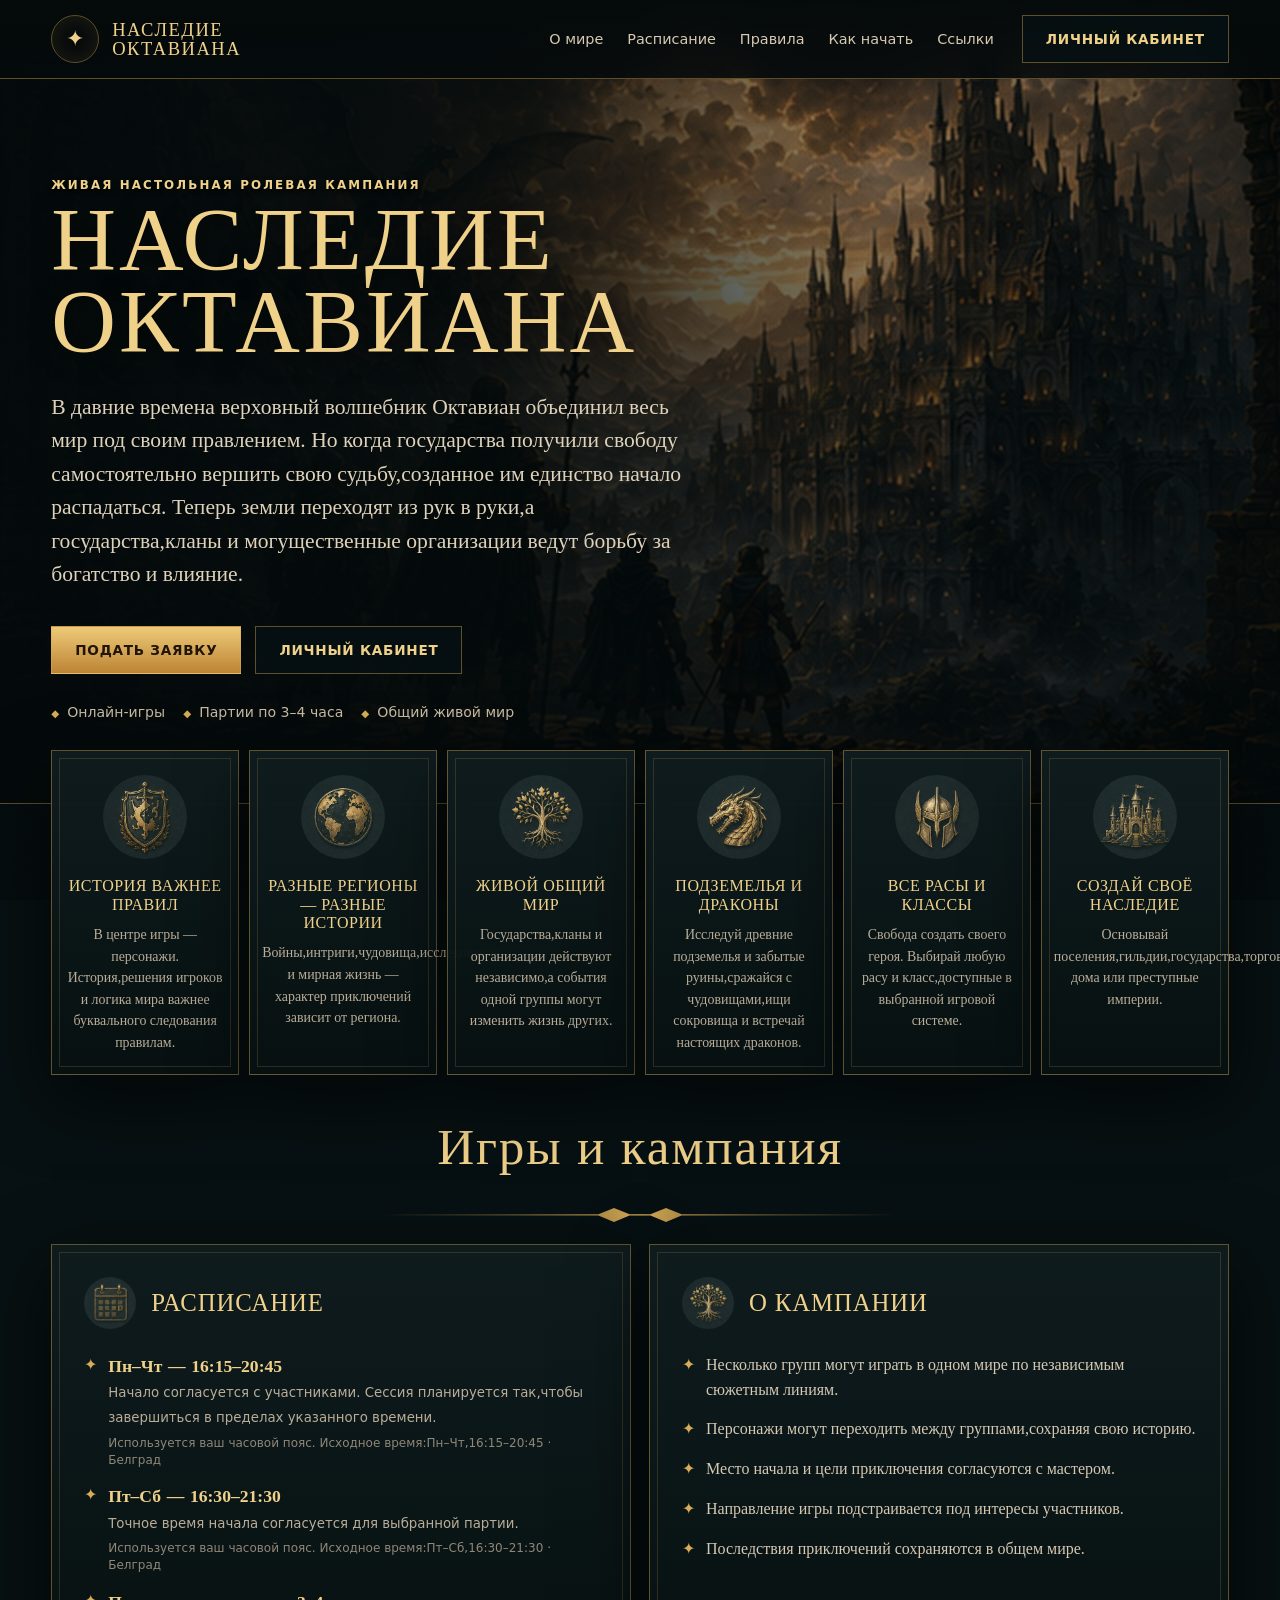
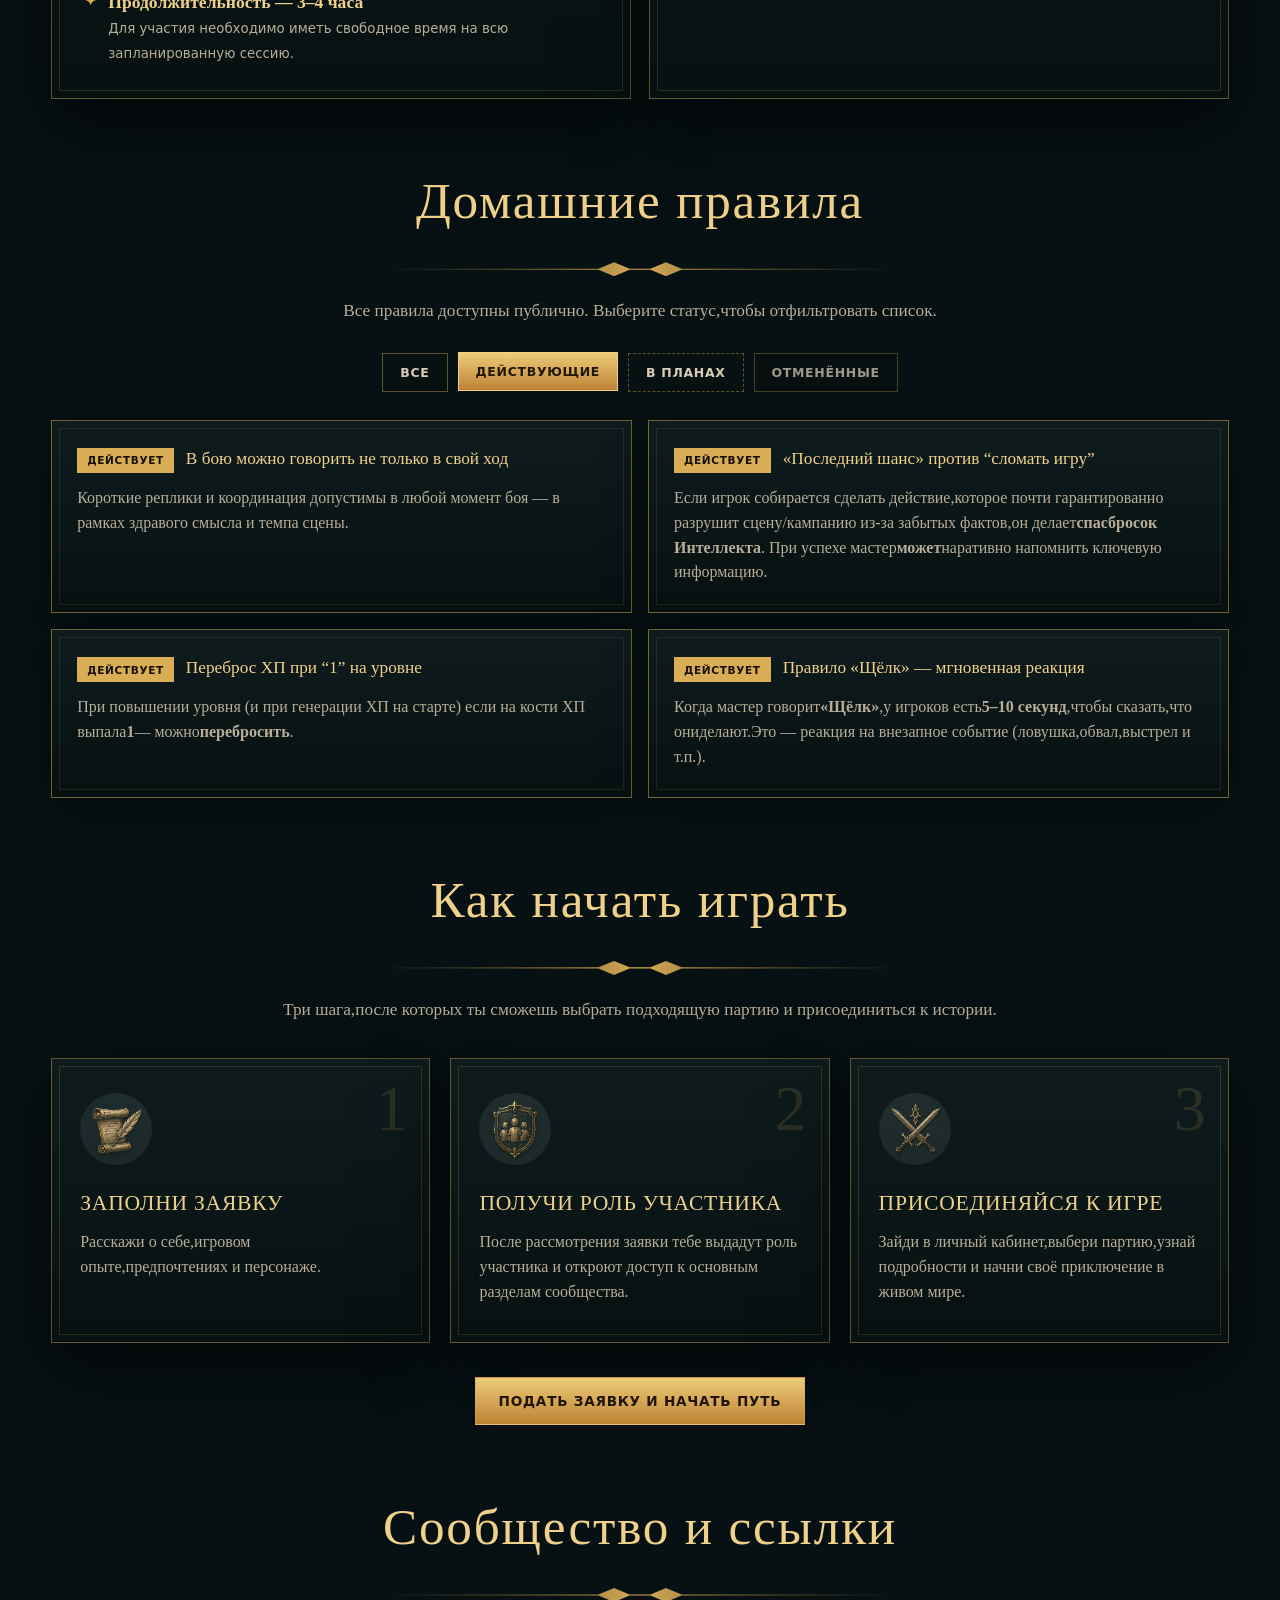
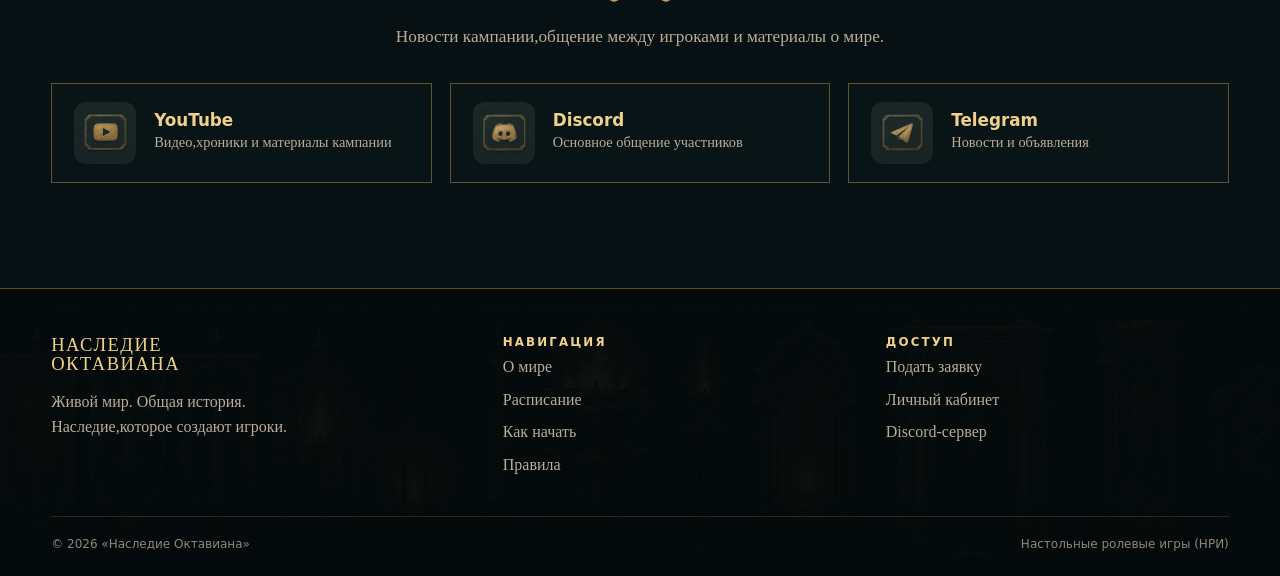
==== commit 80f0e69d: "Fix" ====
--- a/index.html
+++ b/index.html
@@ -1 +1 @@
-<!doctype html><html lang="ru" tool="https://www.nero.com/eng/webservices/nero-minifyhtml/"><head><meta charset="utf-8"><meta name="viewport" content="width=device-width,initial-scale=1"><meta name="description" content="Наследие Октавиана — живая настольная ролевая кампания,где решения игроков меняют историю мира."><title>Наследие Октавиана — живая настольная ролевая кампания</title><link rel="apple-touch-icon" sizes="180x180" href="./apple-touch-icon.png"><link rel="icon" type="image/png" sizes="32x32" href="./favicon-32x32.png"><link rel="icon" type="image/png" sizes="16x16" href="./favicon-16x16.png"><link rel="manifest" href="./site.webmanifest"><meta name="robots" content="noindex,nofollow,noarchive,nosnippet"><meta name="googlebot" content="noindex,nofollow,noarchive,nosnippet"><link rel="stylesheet" href="./style.min.css" tool="https://www.toptal.com/developers/cssminifier"><link rel="modulepreload" as="script" href="./fn.min.js" tool="https://www.toptal.com/developers/javascript-minifier"></head><body><header class="nav" id="nav"><div class="container nav-inner"><a class="brand" href="#top"><span class="brand-mark">✦</span><span class="brand-name">Наследие<br>Октавиана</span></a><nav class="nav-links" aria-label="Основная навигация"><a href="#world">О мире</a><a href="#schedule">Расписание</a><a href="#rules">Правила</a><a href="#start">Как начать</a><a href="#links">Ссылки</a></nav><a class="button button-secondary" href="https://hub.twentypoundbird.com/lk/octavian-legacy">Личный кабинет</a><button class="menu-button" id="menuButton" aria-label="Открыть меню" aria-expanded="false">☰</button></div></header><main id="top"><section class="hero"><div class="container"><div class="hero-content"><div class="eyebrow">Живая настольная ролевая кампания</div><h1>Наследие<br>Октавиана</h1><p>В давние времена верховный волшебник Октавиан объединил весь мир под своим правлением. Но когда государства получили свободу самостоятельно вершить свою судьбу,созданное им единство начало распадаться. Теперь земли переходят из рук в руки,а государства,кланы и могущественные организации ведут борьбу за богатство и влияние.</p><div class="hero-actions"><a class="button button-primary" href="https://forms.gle/DLSGyZmvq5KvYivA8" target="_blank" rel="noopener">Подать заявку</a><a class="button button-secondary" href="https://hub.twentypoundbird.com/lk/octavian-legacy">Личный кабинет</a></div><div class="hero-note"><span>Онлайн-игры</span><span>Партии по 3–4 часа</span><span>Общий живой мир</span></div></div></div></section><section class="features" id="world"><div class="container"><div class="feature-grid"><article class="feature-card"><img src="assets/icon-heroic.jpg" alt=""><h3>История важнее правил</h3><p>В центре игры — персонажи. История,решения игроков и логика мира важнее буквального следования правилам.</p></article><article class="feature-card"><img src="assets/icon-regions.jpg" alt=""><h3>Разные регионы — разные истории</h3><p>Войны,интриги,чудовища,исследования и мирная жизнь — характер приключений зависит от региона.</p></article><article class="feature-card"><img src="assets/icon-worldtree.jpg" alt=""><h3>Живой общий мир</h3><p>Государства,кланы и организации действуют независимо,а события одной группы могут изменить жизнь других.</p></article><article class="feature-card"><img src="assets/icon-dragon.jpg" alt=""><h3>Подземелья и драконы</h3><p>Исследуй древние подземелья и забытые руины,сражайся с чудовищами,ищи сокровища и встречай настоящих драконов.</p></article><article class="feature-card"><img src="assets/icon-classes.jpg" alt=""><h3>Все расы и классы</h3><p>Свобода создать своего героя. Выбирай любую расу и класс,доступные в выбранной игровой системе.</p></article><article class="feature-card"><img src="assets/icon-castle.jpg" alt=""><h3>Создай своё наследие</h3><p>Основывай поселения,гильдии,государства,торговые дома или преступные империи.</p></article></div></div></section><section class="section" id="schedule"><div class="container"><h2>Игры и кампания</h2><div class="ornament"></div><div class="info-grid"><article class="panel schedule"><div class="panel-title"><img src="assets/icon-calendar.jpg" alt=""><h3>Расписание</h3></div><ul class="info-list"><li class="schedule-slot" data-days="1,2,3,4" data-start="16:15" data-end="20:45"><strong class="schedule-time"><span class="schedule-days">Пн–Чт</span><span class="schedule-separator" aria-hidden="true">—</span><span class="schedule-hours">16:15–20:45</span></strong><small>Начало согласуется с участниками. Сессия планируется так,чтобы завершиться в пределах указанного времени.</small><small class="schedule-source">Используется ваш часовой пояс. Исходное время:Пн–Чт,16:15–20:45 · Белград</small></li><li class="schedule-slot" data-days="5,6" data-start="16:30" data-end="21:30"><strong class="schedule-time"><span class="schedule-days">Пт–Сб</span><span class="schedule-separator" aria-hidden="true">—</span><span class="schedule-hours">16:30–21:30</span></strong><small>Точное время начала согласуется для выбранной партии.</small><small class="schedule-source">Используется ваш часовой пояс. Исходное время:Пт–Сб,16:30–21:30 · Белград</small></li><li><strong>Продолжительность — 3–4 часа</strong><small>Для участия необходимо иметь свободное время на всю запланированную сессию.</small></li></ul></article><article class="panel"><div class="panel-title"><img src="assets/icon-worldtree.jpg" alt=""><h3>О кампании</h3></div><ul class="info-list"><li>Несколько групп могут играть в одном мире по независимым сюжетным линиям.</li><li>Персонажи могут переходить между группами,сохраняя свою историю.</li><li>Место начала и цели приключения согласуются с мастером.</li><li>Направление игры подстраивается под интересы участников.</li><li>Последствия приключений сохраняются в общем мире.</li></ul></article></div></div></section><section class="section rules-section" id="rules"><div class="container"><h2>Домашние правила</h2><div class="ornament"></div><p class="section-lead">Все правила доступны публично. Выберите статус,чтобы отфильтровать список.</p><div class="rules-toolbar" aria-label="Фильтр домашних правил"><button class="rule-filter" type="button" data-filter="all" aria-pressed="false">Все</button><button class="rule-filter active-filter is-selected" type="button" data-filter="is-active" aria-pressed="true">Действующие</button><button class="rule-filter future-filter" type="button" data-filter="is-future" aria-pressed="false">В планах</button><button class="rule-filter canceled-filter" type="button" data-filter="is-canceled" aria-pressed="false">Отменённые</button></div><div class="rules-shell"><ol aria-label="Список домашних правил" class="rules"><li class="rule is-active"><div class="rule-head"><span class="rule-badge is-active">Действует</span><span class="rule-title">В бою можно говорить не только в свой ход</span></div><p class="rule-text">Короткие реплики и координация допустимы в любой момент боя — в рамках здравого смысла и темпа сцены.</p></li><li class="rule is-active"><div class="rule-head"><span class="rule-badge is-active">Действует</span><span class="rule-title">«Последний шанс» против “сломать игру”</span></div><p class="rule-text">Если игрок собирается сделать действие,которое почти гарантированно разрушит сцену/кампанию из-за забытых фактов,он делает<b>спасбросок Интеллекта</b>. При успехе мастер<b>может</b>наративно напомнить ключевую информацию.</p></li><li class="rule is-active"><div class="rule-head"><span class="rule-badge is-active">Действует</span><span class="rule-title">Переброс ХП при “1” на уровне</span></div><p class="rule-text">При повышении уровня (и при генерации ХП на старте) если на кости ХП выпала<b>1</b>— можно<b>перебросить</b>.</p></li><li class="rule is-active"><div class="rule-head"><span class="rule-badge is-active">Действует</span><span class="rule-title">Правило «Щёлк» — мгновенная реакция</span></div><p class="rule-text">Когда мастер говорит<b>«Щёлк»</b>,у игроков есть<b>5–10 секунд</b>,чтобы сказать,что ониделают.Это — реакция на внезапное событие (ловушка,обвал,выстрел и т.п.).</p></li><li class="rule is-future is-hidden"><div class="rule-head"><span class="rule-badge is-future">В планах</span><span class="rule-title">Долгий отдых:«три ночи подряд»</span></div><p class="rule-text">При попытке уснуть на<b>длительном отдыхе</b>каждый персонаж бросает<b>1d4</b>.Если у тебя выпало<b>три ночи подряд 1</b>— получаешь<b>1 уровень истощения</b>.Если<b>три ночи подряд 4</b>— получаешь<b>вдохновение</b>.</p></li><li class="rule is-future is-hidden"><div class="rule-head"><span class="rule-badge is-future">В планах</span><span class="rule-title">Инициатива “критует”</span></div><p class="rule-text">Если на инициативе<b>20</b>— первый ход совершаешь<b>с преимуществом</b>.Если<b>1</b>— с<b>помехой</b>. Порядок ходов считается как обычно.</p></li><li class="rule is-future is-hidden"><div class="rule-head"><span class="rule-badge is-future">В планах</span><span class="rule-title">«3 секунды» на заявку в свой ход</span></div><p class="rule-text">Если игрок быстро формулирует действие (буквально за пару секунд) — получает<b>+1 к броскам атаки</b>и<b>+1 к СЛ спасбросков</b>от своих заклинаний до конца хода.</p></li><li class="rule is-future is-hidden"><div class="rule-head"><span class="rule-badge is-future">В планах</span><span class="rule-title">Зелья как бонусное действие (варианты)</span></div><p class="rule-text">Варианты на выбор кампанией:<b>(1)</b>пить зелье бонусным действием;<b>(2)</b>если пьёшь зелье полным действием — получаешь<b>максимальный эффект</b>(безбросков);<b>(3)</b>“поясная сумка”:бонусным действием можно пить только<b>экипированные</b>зелья.</p></li><li class="rule is-future is-hidden"><div class="rule-head"><span class="rule-badge is-future">В планах</span><span class="rule-title">Фланкирование:-2 к КД окружённому</span></div><p class="rule-text">Окружённый противник получает<b>-2 к КД</b>,но это не работает,если у него<b>Пассивная внимательность 18+</b>или есть “особое зрение” (эхолокация и т.п.).</p></li><li class="rule is-future is-hidden"><div class="rule-head"><span class="rule-badge is-future">В планах</span><span class="rule-title">Скользящий удар</span></div><p class="rule-text">Если итог попадания<b>ровно равен КД</b>цели — урон делится на<b>2</b>(округление вниз).</p></li><li class="rule is-future is-hidden"><div class="rule-head"><span class="rule-badge is-future">В планах</span><span class="rule-title">Падение до 0 ХП=истощение</span></div><p class="rule-text">Каждый раз,когда персонаж падает до<b>0 ХП</b>и затем поднимается союзником (не воскрешение),он получает<b>1 уровень истощения</b>.</p></li><li class="rule is-future is-hidden"><div class="rule-head"><span class="rule-badge is-future">В планах</span><span class="rule-title">Спасброски от смерти — в закрытую мастером</span></div><p class="rule-text">Броски “смертельных спасов” делает мастер<b>скрытно</b>. Результат известен только по итогу:выжил персонаж или умер. Это усиливает напряжение и цену решений.</p></li><li class="rule is-future is-hidden"><div class="rule-head"><span class="rule-badge is-future">В планах</span><span class="rule-title">Кости напряжённости (d6 в чашу)</span></div><p class="rule-text">Если в сцене есть табу/опасное действие и кто-то его совершает — он кладёт в “чашу”<b>d6</b>.Когда чаша переполняется — срабатывает негативный эффект (обвал,урон,подкрепление врагов ит.д.).</p></li><li class="rule is-future is-hidden"><div class="rule-head"><span class="rule-badge is-future">В планах</span><span class="rule-title">Интеллект помогает учиться</span></div><p class="rule-text">Модификатор<b>Интеллекта</b>определяет,сколько “единиц обучения” можно вложить в языки,инструменты и навыки (например,<b>+3</b>даёт<b>3</b>пункта обучения).</p></li><li class="rule is-future is-hidden"><div class="rule-head"><span class="rule-badge is-future">В планах</span><span class="rule-title">Воскрешения требуют условий</span></div><p class="rule-text">Воскрешение не работает “по умолчанию”:нужны специальные условия(ритуал,редкие компоненты,заранее подготовленные “якоря” вроде крестражей и т.п.).</p></li><li class="rule is-future is-hidden"><div class="rule-head"><span class="rule-badge is-future">В планах</span><span class="rule-title">Вдохновение как колода карт</span></div><p class="rule-text">Вместо обычного вдохновения используется колода одноразовых эффектов(доп. действие,узнать уязвимость,подсмотреть ХП и т.п.).</p></li><li class="rule is-future is-hidden"><div class="rule-head"><span class="rule-badge is-future">В планах</span><span class="rule-title">Критический удар:максимум ×2 (варианты)</span></div><p class="rule-text">Варианты:<b>(1)</b>крит наносит<b>максимальный урон ×2</b>;<b>(2)</b>вместо удвоения урона можно выбрать<b>рану</b>с последствиями(например,попадание в ногу снижает скорость).</p></li><li class="rule is-future is-hidden"><div class="rule-head"><span class="rule-badge is-future">В планах</span><span class="rule-title">Запугивание через Силу</span></div><p class="rule-text">Можно использовать<b>Силу</b>для запугивания,если это логично в сцене и наративно обосновано.</p></li><li class="rule is-future is-hidden"><div class="rule-head"><span class="rule-badge is-future">В планах</span><span class="rule-title">«Помощь» вне боя — только при релевантных умениях</span></div><p class="rule-text">Помогать можно лишь тем,кто действительно способен помочь.Пример:хилый маг не усилит “поднять валун” лучше,чем огр — нужен другой подход или этоневозможно.</p></li><li class="rule is-future is-hidden"><div class="rule-head"><span class="rule-badge is-future">В планах</span><span class="rule-title">Игрок на время получает власть над повествованием</span></div><p class="rule-text">Иногда мастер может позволить игроку добавить деталь мира/сцены.Если заявка слишком безумная — мастер отклоняет,либо это “бред/иллюзия”,и персонаж получаетдебаф.</p></li><li class="rule is-future is-hidden"><div class="rule-head"><span class="rule-badge is-future">В планах</span><span class="rule-title">Очки сюжета</span></div><p class="rule-text">Со временем мастер может выдавать<b>очки сюжета</b>.Потратив их,игрок может заявить значимое изменение мира/создание элемента сюжета —на короткое время становясь “DM”.</p></li><li class="rule is-future is-hidden"><div class="rule-head"><span class="rule-badge is-future">В планах</span><span class="rule-title">Совместные действия при совпадении инициативы</span></div><p class="rule-text">Если у двух или более персонажей совпадает инициатива,они могут объявить<b>совместное действие</b>. Эффект и бонусы определяются мастером исходя из логики сцены.</p></li><li class="rule is-future is-hidden"><div class="rule-head"><span class="rule-badge is-future">В планах</span><span class="rule-title">Заклинания без компонентов</span></div><p class="rule-text">Варианты использования:<b>(1)</b>заклинания не требуют материальных компонентов;<b>(2)</b>вместо стандартных компонентов используется<b>единый набор компонентов мага</b>.</p></li><li class="rule is-future is-hidden"><div class="rule-head"><span class="rule-badge is-future">В планах</span><span class="rule-title">Вес и переносимый инвентарь</span></div><p class="rule-text">Используется один из вариантов:<b>(1)</b>вес не отслеживается вовсе;<b>(2)</b>упрощённый инвентарь — предметы делятся на<i>лёгкие,средние и тяжёлые</i>,либо учитываются только громоздкие вещи.</p></li><li class="rule is-future is-hidden"><div class="rule-head"><span class="rule-badge is-future">В планах</span><span class="rule-title">Атака второй рукой любым оружием</span></div><p class="rule-text">Любое оружие можно использовать для атаки бонусным действием второй рукой,даже если оно не имеет свойства<b>лёгкое</b>,однако данная атака совершается<b>с помехой</b>.</p></li><li class="rule is-future is-hidden"><div class="rule-head"><span class="rule-badge is-future">В планах</span><span class="rule-title">Огромный урон:шок и травмы</span></div><p class="rule-text">При получении<b>чрезвычайно большого урона</b>(например,70% от максимального ХП за один раз)существо получает негативный эффект —<b>шок</b>.Альтернативный вариант — получение<b>длительной травмы</b>.</p></li><li class="rule is-future is-hidden"><div class="rule-head"><span class="rule-badge is-future">В планах</span><span class="rule-title">Навыки могут критовать</span></div><p class="rule-text">Проверки навыков могут иметь критический успех или провал.Эффект крита определяется мастером и выходит за рамки обычного бонуса к броску.</p></li><li class="rule is-future is-hidden"><div class="rule-head"><span class="rule-badge is-future">В планах</span><span class="rule-title">Прокачка оружия</span></div><p class="rule-text">Оружие может развиваться вместе с персонажем:получать улучшения,модификации или уникальные свойствав результате использования,сюжетных событий или особых ритуалов. Используется,в основном,длянаратива - например,у игрока есть фамильный меч,который придётся обменять на более сильный поурону. С механикой улучшения оружения игроку не придётся делать такой выбор,ведь он сможетулучшить своё оружие позже.</p></li><li class="rule is-future is-hidden"><div class="rule-head"><span class="rule-badge is-future">В планах</span><span class="rule-title">Отыгрыш архетипов и повышение уровня</span></div><p class="rule-text">Повышение уровня и выбор архетипа должны быть<b>наративно обоснованы</b>и отыграны в мире.Мастер может потребовать сцену,обучение или событие для подтверждения роста персонажа.</p></li><li class="rule is-canceled is-hidden"><div class="rule-head"><span class="rule-badge is-canceled">Отменено</span><span class="rule-title">Отменённый пример</span></div><p class="rule-text">Этот пункт — демонстрация визуального статуса “отменено”.У правила может быть причина/заметка.</p></li></ol></div></section><section class="section" id="start"><div class="container"><h2>Как начать играть</h2><div class="ornament"></div><p class="section-lead">Три шага,после которых ты сможешь выбрать подходящую партию и присоединиться к истории.</p><div class="steps" style="margin-top:34px"><article class="step"><span class="step-number">1</span><img src="assets/icon-application.jpg" alt=""><h3>Заполни заявку</h3><p>Расскажи о себе,игровом опыте,предпочтениях и персонаже.</p></article><article class="step"><span class="step-number">2</span><img src="assets/icon-member.jpg" alt=""><h3>Получи роль участника</h3><p>После рассмотрения заявки тебе выдадут роль участника и откроют доступ к основным разделам сообщества.</p></article><article class="step"><span class="step-number">3</span><img src="assets/icon-swords.jpg" alt=""><h3>Присоединяйся к игре</h3><p>Зайди в личный кабинет,выбери партию,узнай подробности и начни своё приключение в живом мире.</p></article></div><div class="cta"><a class="button button-primary" href="https://forms.gle/DLSGyZmvq5KvYivA8" target="_blank" rel="noopener">Подать заявку и начать путь</a></div></div></section><section class="section" id="links"><div class="container"><h2>Сообщество и ссылки</h2><div class="ornament"></div><p class="section-lead">Новости кампании,общение между игроками и материалы о мире.</p><div class="socials"><a class="social" href="https://www.youtube.com/@octavianlegacy" target="_blank" rel="noopener"><img src="assets/icon-youtube.jpg" alt=""><div><b>YouTube</b><span>Видео,хроники и материалы кампании</span></div></a><a class="social" href="https://discord.gg/Hvka4M8APX" target="_blank" rel="noopener"><img src="assets/icon-discord.jpg" alt=""><div><b>Discord</b><span>Основное общение участников</span></div></a><a class="social" href="https://t.me/octavianlegacy" target="_blank" rel="noopener"><img src="assets/icon-telegram.jpg" alt=""><div><b>Telegram</b><span>Новости и объявления</span></div></a></div></div></section></main><footer><div class="container"><div class="footer-grid"><div><div class="brand-name">Наследие<br>Октавиана</div><p>Живой мир. Общая история.<br>Наследие,которое создают игроки.</p></div><div><div class="eyebrow">Навигация</div><div class="footer-links"><a href="#world">О мире</a><a href="#schedule">Расписание</a><a href="#start">Как начать</a><a href="#rules">Правила</a></div></div><div><div class="eyebrow">Доступ</div><div class="footer-links"><a href="https://forms.gle/DLSGyZmvq5KvYivA8" target="_blank" rel="noopener">Подать заявку</a><a href="https://hub.twentypoundbird.com/lk/octavian-legacy">Личный кабинет</a><a href="https://discord.gg/Hvka4M8APX" target="_blank" rel="noopener">Discord-сервер</a></div></div></div><div class="copyright"><span>© 2026 «Наследие Октавиана»</span><span>Настольные ролевые игры (НРИ)</span></div></div></footer></body></html>+<!doctype html><html lang="ru" tool="https://www.nero.com/eng/webservices/nero-minifyhtml/"><head><meta charset="utf-8"><meta name="viewport" content="width=device-width,initial-scale=1"><meta name="description" content="Наследие Октавиана — живая настольная ролевая кампания,где решения игроков меняют историю мира."><title>Наследие Октавиана — живая настольная ролевая кампания</title><link rel="apple-touch-icon" sizes="180x180" href="./apple-touch-icon.png"><link rel="icon" type="image/png" sizes="32x32" href="./favicon-32x32.png"><link rel="icon" type="image/png" sizes="16x16" href="./favicon-16x16.png"><link rel="manifest" href="./site.webmanifest"><meta name="robots" content="noindex,nofollow,noarchive,nosnippet"><meta name="googlebot" content="noindex,nofollow,noarchive,nosnippet"><link rel="stylesheet" href="./style.min.css?v=1" tool="https://www.toptal.com/developers/cssminifier"><link rel="modulepreload" as="script" href="./fn.min.js" tool="https://www.toptal.com/developers/javascript-minifier"></head><body><header class="nav" id="nav"><div class="container nav-inner"><a class="brand" href="#top"><span class="brand-mark">✦</span><span class="brand-name">Наследие<br>Октавиана</span></a><nav class="nav-links" aria-label="Основная навигация"><a href="#world">О мире</a><a href="#schedule">Расписание</a><a href="#rules">Правила</a><a href="#start">Как начать</a><a href="#links">Ссылки</a></nav><a class="button button-secondary" href="https://hub.twentypoundbird.com/lk/octavian-legacy">Личный кабинет</a><button class="menu-button" id="menuButton" aria-label="Открыть меню" aria-expanded="false">☰</button></div></header><main id="top"><section class="hero"><div class="container"><div class="hero-content"><div class="eyebrow">Живая настольная ролевая кампания</div><h1>Наследие<br>Октавиана</h1><p>В давние времена верховный волшебник Октавиан объединил весь мир под своим правлением. Но когда государства получили свободу самостоятельно вершить свою судьбу,созданное им единство начало распадаться. Теперь земли переходят из рук в руки,а государства,кланы и могущественные организации ведут борьбу за богатство и влияние.</p><div class="hero-actions"><a class="button button-primary" href="https://forms.gle/DLSGyZmvq5KvYivA8" target="_blank" rel="noopener">Подать заявку</a><a class="button button-secondary" href="https://hub.twentypoundbird.com/lk/octavian-legacy">Личный кабинет</a></div><div class="hero-note"><span>Онлайн-игры</span><span>Партии по 3–4 часа</span><span>Общий живой мир</span></div></div></div></section><section class="features" id="world"><div class="container"><div class="feature-grid"><article class="feature-card"><img src="assets/icon-heroic.jpg" alt=""><h3>История важнее правил</h3><p>В центре игры — персонажи. История,решения игроков и логика мира важнее буквального следования правилам.</p></article><article class="feature-card"><img src="assets/icon-regions.jpg" alt=""><h3>Разные регионы — разные истории</h3><p>Войны,интриги,чудовища,исследования и мирная жизнь — характер приключений зависит от региона.</p></article><article class="feature-card"><img src="assets/icon-worldtree.jpg" alt=""><h3>Живой общий мир</h3><p>Государства,кланы и организации действуют независимо,а события одной группы могут изменить жизнь других.</p></article><article class="feature-card"><img src="assets/icon-dragon.jpg" alt=""><h3>Подземелья и драконы</h3><p>Исследуй древние подземелья и забытые руины,сражайся с чудовищами,ищи сокровища и встречай настоящих драконов.</p></article><article class="feature-card"><img src="assets/icon-classes.jpg" alt=""><h3>Все расы и классы</h3><p>Свобода создать своего героя. Выбирай любую расу и класс,доступные в выбранной игровой системе.</p></article><article class="feature-card"><img src="assets/icon-castle.jpg" alt=""><h3>Создай своё наследие</h3><p>Основывай поселения,гильдии,государства,торговые дома или преступные империи.</p></article></div></div></section><section class="section" id="schedule"><div class="container"><h2>Игры и кампания</h2><div class="ornament"></div><div class="info-grid"><article class="panel schedule"><div class="panel-title"><img src="assets/icon-calendar.jpg" alt=""><h3>Расписание</h3></div><ul class="info-list"><li class="schedule-slot" data-days="1,2,3,4" data-start="16:15" data-end="20:45"><strong class="schedule-time"><span class="schedule-days">Пн–Чт</span><span class="schedule-separator" aria-hidden="true">—</span><span class="schedule-hours">16:15–20:45</span></strong><small>Начало согласуется с участниками. Сессия планируется так,чтобы завершиться в пределах указанного времени.</small><small class="schedule-source">Используется ваш часовой пояс. Исходное время:Пн–Чт,16:15–20:45 · Белград</small></li><li class="schedule-slot" data-days="5,6" data-start="16:30" data-end="21:30"><strong class="schedule-time"><span class="schedule-days">Пт–Сб</span><span class="schedule-separator" aria-hidden="true">—</span><span class="schedule-hours">16:30–21:30</span></strong><small>Точное время начала согласуется для выбранной партии.</small><small class="schedule-source">Используется ваш часовой пояс. Исходное время:Пт–Сб,16:30–21:30 · Белград</small></li><li><strong>Продолжительность — 3–4 часа</strong><small>Для участия необходимо иметь свободное время на всю запланированную сессию.</small></li></ul></article><article class="panel"><div class="panel-title"><img src="assets/icon-worldtree.jpg" alt=""><h3>О кампании</h3></div><ul class="info-list"><li>Несколько групп могут играть в одном мире по независимым сюжетным линиям.</li><li>Персонажи могут переходить между группами,сохраняя свою историю.</li><li>Место начала и цели приключения согласуются с мастером.</li><li>Направление игры подстраивается под интересы участников.</li><li>Последствия приключений сохраняются в общем мире.</li></ul></article></div></div></section><section class="section rules-section" id="rules"><div class="container"><h2>Домашние правила</h2><div class="ornament"></div><p class="section-lead">Все правила доступны публично. Выберите статус,чтобы отфильтровать список.</p><div class="rules-toolbar" aria-label="Фильтр домашних правил"><button class="rule-filter" type="button" data-filter="all" aria-pressed="false">Все</button><button class="rule-filter active-filter is-selected" type="button" data-filter="is-active" aria-pressed="true">Действующие</button><button class="rule-filter future-filter" type="button" data-filter="is-future" aria-pressed="false">В планах</button><button class="rule-filter canceled-filter" type="button" data-filter="is-canceled" aria-pressed="false">Отменённые</button></div><div class="rules-shell"><ol aria-label="Список домашних правил" class="rules"><li class="rule is-active"><div class="rule-head"><span class="rule-badge is-active">Действует</span><span class="rule-title">В бою можно говорить не только в свой ход</span></div><p class="rule-text">Короткие реплики и координация допустимы в любой момент боя — в рамках здравого смысла и темпа сцены.</p></li><li class="rule is-active"><div class="rule-head"><span class="rule-badge is-active">Действует</span><span class="rule-title">«Последний шанс» против “сломать игру”</span></div><p class="rule-text">Если игрок собирается сделать действие,которое почти гарантированно разрушит сцену/кампанию из-за забытых фактов,он делает<b>спасбросок Интеллекта</b>. При успехе мастер<b>может</b>наративно напомнить ключевую информацию.</p></li><li class="rule is-active"><div class="rule-head"><span class="rule-badge is-active">Действует</span><span class="rule-title">Переброс ХП при “1” на уровне</span></div><p class="rule-text">При повышении уровня (и при генерации ХП на старте) если на кости ХП выпала<b>1</b>— можно<b>перебросить</b>.</p></li><li class="rule is-active"><div class="rule-head"><span class="rule-badge is-active">Действует</span><span class="rule-title">Правило «Щёлк» — мгновенная реакция</span></div><p class="rule-text">Когда мастер говорит<b>«Щёлк»</b>,у игроков есть<b>5–10 секунд</b>,чтобы сказать,что ониделают.Это — реакция на внезапное событие (ловушка,обвал,выстрел и т.п.).</p></li><li class="rule is-future is-hidden"><div class="rule-head"><span class="rule-badge is-future">В планах</span><span class="rule-title">Долгий отдых:«три ночи подряд»</span></div><p class="rule-text">При попытке уснуть на<b>длительном отдыхе</b>каждый персонаж бросает<b>1d4</b>.Если у тебя выпало<b>три ночи подряд 1</b>— получаешь<b>1 уровень истощения</b>.Если<b>три ночи подряд 4</b>— получаешь<b>вдохновение</b>.</p></li><li class="rule is-future is-hidden"><div class="rule-head"><span class="rule-badge is-future">В планах</span><span class="rule-title">Инициатива “критует”</span></div><p class="rule-text">Если на инициативе<b>20</b>— первый ход совершаешь<b>с преимуществом</b>.Если<b>1</b>— с<b>помехой</b>. Порядок ходов считается как обычно.</p></li><li class="rule is-future is-hidden"><div class="rule-head"><span class="rule-badge is-future">В планах</span><span class="rule-title">«3 секунды» на заявку в свой ход</span></div><p class="rule-text">Если игрок быстро формулирует действие (буквально за пару секунд) — получает<b>+1 к броскам атаки</b>и<b>+1 к СЛ спасбросков</b>от своих заклинаний до конца хода.</p></li><li class="rule is-future is-hidden"><div class="rule-head"><span class="rule-badge is-future">В планах</span><span class="rule-title">Зелья как бонусное действие (варианты)</span></div><p class="rule-text">Варианты на выбор кампанией:<b>(1)</b>пить зелье бонусным действием;<b>(2)</b>если пьёшь зелье полным действием — получаешь<b>максимальный эффект</b>(безбросков);<b>(3)</b>“поясная сумка”:бонусным действием можно пить только<b>экипированные</b>зелья.</p></li><li class="rule is-future is-hidden"><div class="rule-head"><span class="rule-badge is-future">В планах</span><span class="rule-title">Фланкирование:-2 к КД окружённому</span></div><p class="rule-text">Окружённый противник получает<b>-2 к КД</b>,но это не работает,если у него<b>Пассивная внимательность 18+</b>или есть “особое зрение” (эхолокация и т.п.).</p></li><li class="rule is-future is-hidden"><div class="rule-head"><span class="rule-badge is-future">В планах</span><span class="rule-title">Скользящий удар</span></div><p class="rule-text">Если итог попадания<b>ровно равен КД</b>цели — урон делится на<b>2</b>(округление вниз).</p></li><li class="rule is-future is-hidden"><div class="rule-head"><span class="rule-badge is-future">В планах</span><span class="rule-title">Падение до 0 ХП=истощение</span></div><p class="rule-text">Каждый раз,когда персонаж падает до<b>0 ХП</b>и затем поднимается союзником (не воскрешение),он получает<b>1 уровень истощения</b>.</p></li><li class="rule is-future is-hidden"><div class="rule-head"><span class="rule-badge is-future">В планах</span><span class="rule-title">Спасброски от смерти — в закрытую мастером</span></div><p class="rule-text">Броски “смертельных спасов” делает мастер<b>скрытно</b>. Результат известен только по итогу:выжил персонаж или умер. Это усиливает напряжение и цену решений.</p></li><li class="rule is-future is-hidden"><div class="rule-head"><span class="rule-badge is-future">В планах</span><span class="rule-title">Кости напряжённости (d6 в чашу)</span></div><p class="rule-text">Если в сцене есть табу/опасное действие и кто-то его совершает — он кладёт в “чашу”<b>d6</b>.Когда чаша переполняется — срабатывает негативный эффект (обвал,урон,подкрепление врагов ит.д.).</p></li><li class="rule is-future is-hidden"><div class="rule-head"><span class="rule-badge is-future">В планах</span><span class="rule-title">Интеллект помогает учиться</span></div><p class="rule-text">Модификатор<b>Интеллекта</b>определяет,сколько “единиц обучения” можно вложить в языки,инструменты и навыки (например,<b>+3</b>даёт<b>3</b>пункта обучения).</p></li><li class="rule is-future is-hidden"><div class="rule-head"><span class="rule-badge is-future">В планах</span><span class="rule-title">Воскрешения требуют условий</span></div><p class="rule-text">Воскрешение не работает “по умолчанию”:нужны специальные условия(ритуал,редкие компоненты,заранее подготовленные “якоря” вроде крестражей и т.п.).</p></li><li class="rule is-future is-hidden"><div class="rule-head"><span class="rule-badge is-future">В планах</span><span class="rule-title">Вдохновение как колода карт</span></div><p class="rule-text">Вместо обычного вдохновения используется колода одноразовых эффектов(доп. действие,узнать уязвимость,подсмотреть ХП и т.п.).</p></li><li class="rule is-future is-hidden"><div class="rule-head"><span class="rule-badge is-future">В планах</span><span class="rule-title">Критический удар:максимум ×2 (варианты)</span></div><p class="rule-text">Варианты:<b>(1)</b>крит наносит<b>максимальный урон ×2</b>;<b>(2)</b>вместо удвоения урона можно выбрать<b>рану</b>с последствиями(например,попадание в ногу снижает скорость).</p></li><li class="rule is-future is-hidden"><div class="rule-head"><span class="rule-badge is-future">В планах</span><span class="rule-title">Запугивание через Силу</span></div><p class="rule-text">Можно использовать<b>Силу</b>для запугивания,если это логично в сцене и наративно обосновано.</p></li><li class="rule is-future is-hidden"><div class="rule-head"><span class="rule-badge is-future">В планах</span><span class="rule-title">«Помощь» вне боя — только при релевантных умениях</span></div><p class="rule-text">Помогать можно лишь тем,кто действительно способен помочь.Пример:хилый маг не усилит “поднять валун” лучше,чем огр — нужен другой подход или этоневозможно.</p></li><li class="rule is-future is-hidden"><div class="rule-head"><span class="rule-badge is-future">В планах</span><span class="rule-title">Игрок на время получает власть над повествованием</span></div><p class="rule-text">Иногда мастер может позволить игроку добавить деталь мира/сцены.Если заявка слишком безумная — мастер отклоняет,либо это “бред/иллюзия”,и персонаж получаетдебаф.</p></li><li class="rule is-future is-hidden"><div class="rule-head"><span class="rule-badge is-future">В планах</span><span class="rule-title">Очки сюжета</span></div><p class="rule-text">Со временем мастер может выдавать<b>очки сюжета</b>.Потратив их,игрок может заявить значимое изменение мира/создание элемента сюжета —на короткое время становясь “DM”.</p></li><li class="rule is-future is-hidden"><div class="rule-head"><span class="rule-badge is-future">В планах</span><span class="rule-title">Совместные действия при совпадении инициативы</span></div><p class="rule-text">Если у двух или более персонажей совпадает инициатива,они могут объявить<b>совместное действие</b>. Эффект и бонусы определяются мастером исходя из логики сцены.</p></li><li class="rule is-future is-hidden"><div class="rule-head"><span class="rule-badge is-future">В планах</span><span class="rule-title">Заклинания без компонентов</span></div><p class="rule-text">Варианты использования:<b>(1)</b>заклинания не требуют материальных компонентов;<b>(2)</b>вместо стандартных компонентов используется<b>единый набор компонентов мага</b>.</p></li><li class="rule is-future is-hidden"><div class="rule-head"><span class="rule-badge is-future">В планах</span><span class="rule-title">Вес и переносимый инвентарь</span></div><p class="rule-text">Используется один из вариантов:<b>(1)</b>вес не отслеживается вовсе;<b>(2)</b>упрощённый инвентарь — предметы делятся на<i>лёгкие,средние и тяжёлые</i>,либо учитываются только громоздкие вещи.</p></li><li class="rule is-future is-hidden"><div class="rule-head"><span class="rule-badge is-future">В планах</span><span class="rule-title">Атака второй рукой любым оружием</span></div><p class="rule-text">Любое оружие можно использовать для атаки бонусным действием второй рукой,даже если оно не имеет свойства<b>лёгкое</b>,однако данная атака совершается<b>с помехой</b>.</p></li><li class="rule is-future is-hidden"><div class="rule-head"><span class="rule-badge is-future">В планах</span><span class="rule-title">Огромный урон:шок и травмы</span></div><p class="rule-text">При получении<b>чрезвычайно большого урона</b>(например,70% от максимального ХП за один раз)существо получает негативный эффект —<b>шок</b>.Альтернативный вариант — получение<b>длительной травмы</b>.</p></li><li class="rule is-future is-hidden"><div class="rule-head"><span class="rule-badge is-future">В планах</span><span class="rule-title">Навыки могут критовать</span></div><p class="rule-text">Проверки навыков могут иметь критический успех или провал.Эффект крита определяется мастером и выходит за рамки обычного бонуса к броску.</p></li><li class="rule is-future is-hidden"><div class="rule-head"><span class="rule-badge is-future">В планах</span><span class="rule-title">Прокачка оружия</span></div><p class="rule-text">Оружие может развиваться вместе с персонажем:получать улучшения,модификации или уникальные свойствав результате использования,сюжетных событий или особых ритуалов. Используется,в основном,длянаратива - например,у игрока есть фамильный меч,который придётся обменять на более сильный поурону. С механикой улучшения оружения игроку не придётся делать такой выбор,ведь он сможетулучшить своё оружие позже.</p></li><li class="rule is-future is-hidden"><div class="rule-head"><span class="rule-badge is-future">В планах</span><span class="rule-title">Отыгрыш архетипов и повышение уровня</span></div><p class="rule-text">Повышение уровня и выбор архетипа должны быть<b>наративно обоснованы</b>и отыграны в мире.Мастер может потребовать сцену,обучение или событие для подтверждения роста персонажа.</p></li><li class="rule is-canceled is-hidden"><div class="rule-head"><span class="rule-badge is-canceled">Отменено</span><span class="rule-title">Отменённый пример</span></div><p class="rule-text">Этот пункт — демонстрация визуального статуса “отменено”.У правила может быть причина/заметка.</p></li></ol></div></section><section class="section" id="start"><div class="container"><h2>Как начать играть</h2><div class="ornament"></div><p class="section-lead">Три шага,после которых ты сможешь выбрать подходящую партию и присоединиться к истории.</p><div class="steps" style="margin-top:34px"><article class="step"><span class="step-number">1</span><img src="assets/icon-application.jpg" alt=""><h3>Заполни заявку</h3><p>Расскажи о себе,игровом опыте,предпочтениях и персонаже.</p></article><article class="step"><span class="step-number">2</span><img src="assets/icon-member.jpg" alt=""><h3>Получи роль участника</h3><p>После рассмотрения заявки тебе выдадут роль участника и откроют доступ к основным разделам сообщества.</p></article><article class="step"><span class="step-number">3</span><img src="assets/icon-swords.jpg" alt=""><h3>Присоединяйся к игре</h3><p>Зайди в личный кабинет,выбери партию,узнай подробности и начни своё приключение в живом мире.</p></article></div><div class="cta"><a class="button button-primary" href="https://forms.gle/DLSGyZmvq5KvYivA8" target="_blank" rel="noopener">Подать заявку и начать путь</a></div></div></section><section class="section" id="links"><div class="container"><h2>Сообщество и ссылки</h2><div class="ornament"></div><p class="section-lead">Новости кампании,общение между игроками и материалы о мире.</p><div class="socials"><a class="social" href="https://www.youtube.com/@octavianlegacy" target="_blank" rel="noopener"><img src="assets/icon-youtube.jpg" alt=""><div><b>YouTube</b><span>Видео,хроники и материалы кампании</span></div></a><a class="social" href="https://discord.gg/Hvka4M8APX" target="_blank" rel="noopener"><img src="assets/icon-discord.jpg" alt=""><div><b>Discord</b><span>Основное общение участников</span></div></a><a class="social" href="https://t.me/octavianlegacy" target="_blank" rel="noopener"><img src="assets/icon-telegram.jpg" alt=""><div><b>Telegram</b><span>Новости и объявления</span></div></a></div></div></section></main><footer><div class="container"><div class="footer-grid"><div><div class="brand-name">Наследие<br>Октавиана</div><p>Живой мир. Общая история.<br>Наследие,которое создают игроки.</p></div><div><div class="eyebrow">Навигация</div><div class="footer-links"><a href="#world">О мире</a><a href="#schedule">Расписание</a><a href="#start">Как начать</a><a href="#rules">Правила</a></div></div><div><div class="eyebrow">Доступ</div><div class="footer-links"><a href="https://forms.gle/DLSGyZmvq5KvYivA8" target="_blank" rel="noopener">Подать заявку</a><a href="https://hub.twentypoundbird.com/lk/octavian-legacy">Личный кабинет</a><a href="https://discord.gg/Hvka4M8APX" target="_blank" rel="noopener">Discord-сервер</a></div></div></div><div class="copyright"><span>© 2026 «Наследие Октавиана»</span><span>Настольные ролевые игры (НРИ)</span></div></div></footer></body></html>
--- a/style.min.css
+++ b/style.min.css
@@ -1 +1 @@
-.brand-name,.eyebrow{text-transform:uppercase}.eyebrow,h2{color:var(--gold2)}.nav,body::after,body::before{position:fixed}.brand,.nav-inner{display:flex;align-items:center}.cta,.feature-card,.section-lead,h2{text-align:center}.button,.social{transition:.2s;text-decoration:none}.brand,.button,.footer-links a,.nav-links a,.rules-link,.social{text-decoration:none}.button,.hero,.rule{overflow:hidden}.rule::after,body::after{content:"";pointer-events:none}:root{--bg:#080d0e;--bg2:#0d1719;--panel:#0d181aee;--panel2:#111d1f;--gold:#d9ad56;--gold2:#f0d18a;--text:#eee4cf;--muted:#b9ad98;--line:rgba(217, 173, 86, .42);--shadow:0 24px 70px rgba(0, 0, 0, .58);--serif:Georgia,"Times New Roman",serif;--sans:Inter,system-ui,-apple-system,"Segoe UI",sans-serif}*{box-sizing:border-box}html{scroll-behavior:smooth}body{margin:0;background:#071012;color:var(--text);font-family:var(--serif);line-height:1.55;overflow-x:hidden}body::before{content:"";inset:0;background:linear-gradient(rgba(5,12,13,.9),rgba(5,12,13,.94)),url('assets/stone.jpg') center/520px auto;z-index:-2}body::after{inset:0;background-image:radial-gradient(circle at 16% 7%,rgba(220,173,76,.11),transparent 30%),radial-gradient(circle at 86% 30%,rgba(50,115,111,.12),transparent 34%);z-index:-1}a{color:inherit}.container{width:min(1240px,92vw);margin:auto}.section{padding:116px 0 30px;margin-top:-87px}.eyebrow{padding-bottom:6px;font:700 .74rem var(--sans);letter-spacing:.18em}h1,h2,h3{font-weight:500;letter-spacing:.035em;margin:0}h2{font-size:clamp(2rem, 4vw, 3.35rem)}.section-lead{max-width:780px;margin:16px auto 0;color:var(--muted);font-size:1.08rem}.brand-mark,.brand-name,.footer-links a:hover,.nav-links a:hover{color:var(--gold2)}.ornament{height:14px;width:min(520px,76vw);margin:22px auto;background:linear-gradient(90deg,transparent,var(--line),var(--gold),var(--line),transparent);clip-path:polygon(0 46%,42% 46%,45% 0,48% 46%,52% 46%,55% 0,58% 46%,100% 46%,100% 54%,58% 54%,55% 100%,52% 54%,48% 54%,45% 100%,42% 54%,0 54%)}.nav{inset:0 0 auto;z-index:50;background:linear-gradient(180deg,rgba(5,10,11,.97),rgba(5,10,11,.88));border-bottom:1px solid var(--line);backdrop-filter:blur(12px)}.button,.features,.hero,.hero-content,.info-list li{position:relative}.nav-inner{height:78px;gap:28px}.brand{gap:13px;margin-right:auto}.button,.nav-links{align-items:center}.brand-mark{width:48px;height:48px;border:1px solid var(--line);border-radius:50%;display:grid;place-items:center;font-size:1.4rem;box-shadow:inset 0 0 22px rgba(217,173,86,.13)}.button,.feature-card,.menu-button,.panel,.step{border:1px solid var(--line)}.brand-name{font-size:1.16rem;line-height:1.05;letter-spacing:.08em}.button,.rule-filter{letter-spacing:.055em;text-transform:uppercase}.nav-links{display:flex;gap:24px;font-family:var(--sans);font-size:.9rem}.nav-links a{color:#d7cab2}.button{display:inline-flex;justify-content:center;gap:10px;min-height:48px;padding:0 23px;font:700 .85rem var(--sans)}.menu-button,.rule.is-hidden{display:none}.hero,.panel-title{align-items:center}.button:hover{transform:translateY(-2px);box-shadow:0 12px 30px rgba(0,0,0,.35);border-color:var(--gold2)}.hero,.rules-link{border-bottom:1px solid var(--line)}.button-primary{color:#211508;background:linear-gradient(180deg,#edcb78,#bd8335)}.button-secondary{background:rgba(6,17,19,.7);color:var(--gold2)}.menu-button{background:0 0;color:var(--gold2);width:44px;height:44px;font-size:1.25rem}.hero{min-height:790px;padding-top:78px;display:flex}.hero::before{content:"";position:absolute;inset:0;background-image:linear-gradient(90deg,rgba(4,10,11,.97) 0,rgba(4,10,11,.84) 38%,rgba(4,10,11,.2) 68%,rgba(4,10,11,.58) 100%),linear-gradient(180deg,rgba(0,0,0,.15),rgba(3,8,9,.75)),url('assets/hero.jpg');background-position:center;background-size:cover;transform:scale(1.015)}.hero-content{width:min(760px,90vw);padding:100px 0 80px}.hero .eyebrow{text-shadow:0 2px 5px #000}.hero h1{font-size:clamp(3.4rem, 7vw, 6.6rem);line-height:.92;color:var(--gold2);text-transform:uppercase;text-shadow:0 5px 24px rgba(0,0,0,.72)}.hero p{font-size:clamp(1.08rem, 1.7vw, 1.35rem);max-width:650px;color:#ded2bb;margin:28px 0 34px}.hero-actions{display:flex;gap:14px;flex-wrap:wrap}.hero-note{margin-top:28px;color:#c8bba4;font-family:var(--sans);font-size:.88rem;display:flex;gap:18px;flex-wrap:wrap}.hero-note span::before{content:"◆";color:var(--gold);margin-right:8px;font-size:.65rem}.features{margin-top:-164px;z-index:3;padding-top:110px}.feature-grid{display:grid;grid-template-columns:repeat(6,minmax(0,1fr));gap:10px}.feature-card,.panel,.step{background:linear-gradient(180deg,rgba(15,28,30,.97),rgba(7,17,18,.97));box-shadow:var(--shadow);position:relative}.feature-card::after,.panel::after,.step::after{content:"";position:absolute;inset:7px;border:1px solid rgba(217,173,86,.18);pointer-events:none}.feature-card img,.panel-title img,.step img{border-radius:50%;object-fit:cover;mix-blend-mode:screen}.feature-card{min-height:250px;padding:24px 12px 20px}.feature-card img{width:84px;height:84px}.feature-card h3{font-size:1rem;color:var(--gold2);text-transform:uppercase;line-height:1.15;margin:10px 0}.feature-card p{font-size:.87rem;color:var(--muted);margin:0}.info-grid{display:grid;grid-template-columns:repeat(2,1fr);gap:18px}.panel{padding:32px}.panel-title{display:flex;gap:15px;margin-bottom:24px}.panel-title img{width:52px;height:52px}.panel-title h3{font-size:1.55rem;color:var(--gold2);text-transform:uppercase}.info-list{list-style:none;padding:0;margin:0;display:grid;gap:15px}.info-list li{padding-left:24px;color:#d5c9b4}.info-list li::before{content:"✦";position:absolute;left:0;color:var(--gold)}.schedule strong{display:block;color:var(--gold2);font-size:1.1rem}.schedule small{color:var(--muted);font-family:var(--sans)}.schedule-time{display:block}.schedule-separator{display:inline-block;margin:0 .32em}.schedule-source{display:block;margin-top:5px;color:#8f8778!important;font-size:.75rem;line-height:1.4}.rules-preview{background:linear-gradient(rgba(8,16,16,.78),rgba(8,16,16,.84)),url('assets/parchment.jpg') center/cover}.rules-link{display:inline-block;margin-top:24px;color:var(--gold2)}.socials,.steps{display:grid;grid-template-columns:repeat(3,1fr)}.steps{gap:20px}.step{padding:34px 28px;min-height:285px}.step-number{position:absolute;right:22px;top:18px;font-size:4rem;line-height:1;color:rgba(217,173,86,.15)}.rule,.rule>*{position:relative}.step img{width:72px;height:72px}.step h3{margin:14px 0 10px;color:var(--gold2);font-size:1.35rem;text-transform:uppercase}.step p{color:var(--muted);margin:0}.cta{margin-top:34px}.socials{gap:18px;margin-top:32px}.social{display:flex;align-items:center;gap:18px;padding:18px 22px;background:#091416;border:1px solid var(--line)}.social:hover{transform:translateY(-3px);border-color:var(--gold2)}.social img{width:62px;height:62px;object-fit:cover;border-radius:12px;mix-blend-mode:screen}.social b{display:block;font:700 1.05rem var(--sans);color:var(--gold2)}.footer-grid a,.footer-grid p,.social span{color:var(--muted)}.social span{font-size:.9rem}footer{margin-top:75px;border-top:1px solid var(--line);padding:46px 0 25px;background:linear-gradient(rgba(4,10,11,.94),rgba(4,10,11,.98)),url('assets/decor.jpg') center bottom/cover}.footer-grid{display:grid;grid-template-columns:1.2fr 1fr 1fr;gap:40px}.footer-links{display:grid;gap:8px}.copyright{margin-top:38px;padding-top:20px;border-top:1px solid rgba(217,173,86,.18);display:flex;justify-content:space-between;gap:20px;color:#8f8778;font:12px var(--sans)}.rules-shell,.rules-toolbar{margin-top:28px}.rules-toolbar{display:flex;justify-content:center;gap:10px;flex-wrap:wrap}.rule-filter{appearance:none;border:1px solid var(--line);background:rgba(8,18,19,.88);color:#d9cdb8;padding:11px 17px;font:700 .78rem var(--sans);cursor:pointer;transition:.18s}.rule-filter.is-selected,.rule-filter:hover{color:#231708;background:linear-gradient(180deg,#edcb78,#bd8335);border-color:var(--gold2);transform:translateY(-1px)}.rule-filter.active-filter:not(.is-selected){border-color:rgba(217,173,86,.55)}.rule-filter.future-filter:not(.is-selected){border-style:dashed}.rule-filter.canceled-filter:not(.is-selected){opacity:.72}.rules{list-style:none;padding:0;margin:0;display:grid;grid-template-columns:repeat(2,minmax(0,1fr));gap:16px;counter-reset:rule}.rule{padding:27px 25px;background:linear-gradient(180deg,rgba(15,28,30,.97),rgba(7,17,18,.97));border:1px solid rgba(217,173,86,.32);box-shadow:0 16px 45px rgba(0,0,0,.32);transition:opacity .18s,transform .18s,border-color .18s}.rule::after{position:absolute;inset:7px;border:1px solid rgba(217,173,86,.12)}.rule>*{z-index:1}.rule-head{display:flex;align-items:flex-start;gap:12px;flex-wrap:wrap}.rule-title{color:var(--gold2);font-size:1.08rem;line-height:1.3}.rule-text{margin:13px 0 0;color:var(--muted)}.rule-badge{display:inline-flex;align-items:center;min-height:25px;padding:4px 9px;border:1px solid var(--line);font:700 .66rem var(--sans);letter-spacing:.06em;text-transform:uppercase;white-space:nowrap}.rule-badge.is-active{color:#171006;background:var(--gold)}.rule.is-active{border-color:rgba(217,173,86,.5)}.rule-badge.is-future{color:#d7cab2;background:rgba(157,214,200,.08);border-style:dashed}.rule.is-future{border-style:dashed;opacity:.86}.rule-badge.is-canceled{color:#aaa097;background:rgba(255,255,255,.04);border-color:rgba(255,255,255,.18)}.rule.is-canceled{opacity:.57;filter:grayscale(.25)}.rule.is-canceled .rule-text,.rule.is-canceled .rule-title{text-decoration:line-through;text-decoration-color:rgba(238,228,207,.35)}@media(max-width:1080px){.info-grid,.rules,.socials,.steps{grid-template-columns:1fr}.feature-grid{grid-template-columns:repeat(3,minmax(0,1fr))}.nav-links{display:none}.menu-button{display:block}.nav.open .nav-links{display:flex;position:absolute;top:78px;left:0;right:0;padding:22px 4vw;background:#071012;flex-direction:column;align-items:flex-start;border-bottom:1px solid var(--line)}}@media(max-width:720px){.hero{min-height:720px}.hero::before{background-position:62% center}.hero h1{font-size:3.35rem}.feature-grid{grid-template-columns:repeat(2,1fr)}.feature-card{min-height:230px}.footer-grid{grid-template-columns:1fr}.copyright{flex-direction:column}.brand-name{font-size:.92rem}.nav .button{display:none}}@media(prefers-reduced-motion:reduce){html{scroll-behavior:auto}.button,.social{transition:none}}+.brand-name,.eyebrow{text-transform:uppercase}.eyebrow,h2{color:var(--gold2)}.nav,body::after,body::before{position:fixed}.brand,.nav-inner{display:flex;align-items:center}.cta,.feature-card,.section-lead,h2{text-align:center}.button,.social{transition:.2s;text-decoration:none}.brand,.button,.footer-links a,.nav-links a,.rules-link,.social{text-decoration:none}.button,.hero,.rule{overflow:hidden}.rule::after,body::after{content:"";pointer-events:none}:root{--bg:#080d0e;--bg2:#0d1719;--panel:#0d181aee;--panel2:#111d1f;--gold:#d9ad56;--gold2:#f0d18a;--text:#eee4cf;--muted:#b9ad98;--line:rgba(217, 173, 86, .42);--shadow:0 24px 70px rgba(0, 0, 0, .58);--serif:Georgia,"Times New Roman",serif;--sans:Inter,system-ui,-apple-system,"Segoe UI",sans-serif}*{box-sizing:border-box}html{scroll-behavior:smooth}body{margin:0;background:#071012;color:var(--text);font-family:var(--serif);line-height:1.55;overflow-x:hidden}body::before{content:"";inset:0;background:linear-gradient(rgba(5,12,13,.9),rgba(5,12,13,.94)),url('assets/stone.jpg') center/520px auto;z-index:-2}body::after{inset:0;background-image:radial-gradient(circle at 16% 7%,rgba(220,173,76,.11),transparent 30%),radial-gradient(circle at 86% 30%,rgba(50,115,111,.12),transparent 34%);z-index:-1}a{color:inherit}.container{width:min(1240px,92vw);margin:auto}.section{padding:102px 0 30px;margin-top:-70px}.eyebrow{padding-bottom:6px;font:700 .74rem var(--sans);letter-spacing:.18em}h1,h2,h3{font-weight:500;letter-spacing:.035em;margin:0}h2{font-size:clamp(2rem, 4vw, 3.35rem)}.section-lead{max-width:780px;margin:16px auto 0;color:var(--muted);font-size:1.08rem}.brand-mark,.brand-name,.footer-links a:hover,.nav-links a:hover{color:var(--gold2)}.ornament{height:14px;width:min(520px,76vw);margin:22px auto;background:linear-gradient(90deg,transparent,var(--line),var(--gold),var(--line),transparent);clip-path:polygon(0 46%,42% 46%,45% 0,48% 46%,52% 46%,55% 0,58% 46%,100% 46%,100% 54%,58% 54%,55% 100%,52% 54%,48% 54%,45% 100%,42% 54%,0 54%)}.nav{inset:0 0 auto;z-index:50;background:linear-gradient(180deg,rgba(5,10,11,.97),rgba(5,10,11,.88));border-bottom:1px solid var(--line);backdrop-filter:blur(12px)}.button,.features,.hero,.hero-content,.info-list li{position:relative}.nav-inner{height:78px;gap:28px}.brand{gap:13px;margin-right:auto}.button,.nav-links{align-items:center}.brand-mark{width:48px;height:48px;border:1px solid var(--line);border-radius:50%;display:grid;place-items:center;font-size:1.4rem;box-shadow:inset 0 0 22px rgba(217,173,86,.13)}.button,.feature-card,.menu-button,.panel,.step{border:1px solid var(--line)}.brand-name{font-size:1.16rem;line-height:1.05;letter-spacing:.08em}.button,.rule-filter{letter-spacing:.055em;text-transform:uppercase}.nav-links{display:flex;gap:24px;font-family:var(--sans);font-size:.9rem}.nav-links a{color:#d7cab2}.button{display:inline-flex;justify-content:center;gap:10px;min-height:48px;padding:0 23px;font:700 .85rem var(--sans)}.menu-button,.rule.is-hidden{display:none}.hero,.panel-title{align-items:center}.button:hover{transform:translateY(-2px);box-shadow:0 12px 30px rgba(0,0,0,.35);border-color:var(--gold2)}.hero,.rules-link{border-bottom:1px solid var(--line)}.button-primary{color:#211508;background:linear-gradient(180deg,#edcb78,#bd8335)}.button-secondary{background:rgba(6,17,19,.7);color:var(--gold2)}.menu-button{background:0 0;color:var(--gold2);width:44px;height:44px;font-size:1.25rem}.hero{min-height:790px;padding-top:78px;display:flex}.hero::before{content:"";position:absolute;inset:0;background-image:linear-gradient(90deg,rgba(4,10,11,.97) 0,rgba(4,10,11,.84) 38%,rgba(4,10,11,.2) 68%,rgba(4,10,11,.58) 100%),linear-gradient(180deg,rgba(0,0,0,.15),rgba(3,8,9,.75)),url('assets/hero.jpg');background-position:center;background-size:cover;transform:scale(1.015)}.hero-content{width:min(760px,90vw);padding:100px 0 80px}.hero .eyebrow{text-shadow:0 2px 5px #000}.hero h1{font-size:clamp(3.4rem, 7vw, 6.6rem);line-height:.92;color:var(--gold2);text-transform:uppercase;text-shadow:0 5px 24px rgba(0,0,0,.72)}.hero p{font-size:clamp(1.08rem, 1.7vw, 1.35rem);max-width:650px;color:#ded2bb;margin:28px 0 34px}.hero-actions{display:flex;gap:14px;flex-wrap:wrap}.hero-note{margin-top:28px;color:#c8bba4;font-family:var(--sans);font-size:.88rem;display:flex;gap:18px;flex-wrap:wrap}.hero-note span::before{content:"◆";color:var(--gold);margin-right:8px;font-size:.65rem}.features{margin-top:-164px;z-index:3;padding-top:110px}.feature-grid{display:grid;grid-template-columns:repeat(6,minmax(0,1fr));gap:10px}.feature-card,.panel,.step{background:linear-gradient(180deg,rgba(15,28,30,.97),rgba(7,17,18,.97));box-shadow:var(--shadow);position:relative}.feature-card::after,.panel::after,.step::after{content:"";position:absolute;inset:7px;border:1px solid rgba(217,173,86,.18);pointer-events:none}.feature-card img,.panel-title img,.step img{border-radius:50%;object-fit:cover;mix-blend-mode:screen}.feature-card{min-height:250px;padding:24px 12px 20px}.feature-card img{width:84px;height:84px}.feature-card h3{font-size:1rem;color:var(--gold2);text-transform:uppercase;line-height:1.15;margin:10px 0}.feature-card p{font-size:.87rem;color:var(--muted);margin:0}.info-grid{display:grid;grid-template-columns:repeat(2,1fr);gap:18px}.panel{padding:32px}.panel-title{display:flex;gap:15px;margin-bottom:24px}.panel-title img{width:52px;height:52px}.panel-title h3{font-size:1.55rem;color:var(--gold2);text-transform:uppercase}.info-list{list-style:none;padding:0;margin:0;display:grid;gap:15px}.info-list li{padding-left:24px;color:#d5c9b4}.info-list li::before{content:"✦";position:absolute;left:0;color:var(--gold)}.schedule strong{display:block;color:var(--gold2);font-size:1.1rem}.schedule small{color:var(--muted);font-family:var(--sans)}.schedule-time{display:block}.schedule-separator{display:inline-block;margin:0 .32em}.schedule-source{display:block;margin-top:5px;color:#8f8778!important;font-size:.75rem;line-height:1.4}.rules-preview{background:linear-gradient(rgba(8,16,16,.78),rgba(8,16,16,.84)),url('assets/parchment.jpg') center/cover}.rules-link{display:inline-block;margin-top:24px;color:var(--gold2)}.socials,.steps{display:grid;grid-template-columns:repeat(3,1fr)}.steps{gap:20px}.step{padding:34px 28px;min-height:285px}.step-number{position:absolute;right:22px;top:18px;font-size:4rem;line-height:1;color:rgba(217,173,86,.15)}.rule,.rule>*{position:relative}.step img{width:72px;height:72px}.step h3{margin:14px 0 10px;color:var(--gold2);font-size:1.35rem;text-transform:uppercase}.step p{color:var(--muted);margin:0}.cta{margin-top:34px}.socials{gap:18px;margin-top:32px}.social{display:flex;align-items:center;gap:18px;padding:18px 22px;background:#091416;border:1px solid var(--line)}.social:hover{transform:translateY(-3px);border-color:var(--gold2)}.social img{width:62px;height:62px;object-fit:cover;border-radius:12px;mix-blend-mode:screen}.social b{display:block;font:700 1.05rem var(--sans);color:var(--gold2)}.footer-grid a,.footer-grid p,.social span{color:var(--muted)}.social span{font-size:.9rem}footer{margin-top:75px;border-top:1px solid var(--line);padding:46px 0 25px;background:linear-gradient(rgba(4,10,11,.94),rgba(4,10,11,.98)),url('assets/decor.jpg') center bottom/cover}.footer-grid{display:grid;grid-template-columns:1.2fr 1fr 1fr;gap:40px}.footer-links{display:grid;gap:8px}.copyright{margin-top:38px;padding-top:20px;border-top:1px solid rgba(217,173,86,.18);display:flex;justify-content:space-between;gap:20px;color:#8f8778;font:12px var(--sans)}.rules-shell,.rules-toolbar{margin-top:28px}.rules-toolbar{display:flex;justify-content:center;gap:10px;flex-wrap:wrap}.rule-filter{appearance:none;border:1px solid var(--line);background:rgba(8,18,19,.88);color:#d9cdb8;padding:11px 17px;font:700 .78rem var(--sans);cursor:pointer;transition:.18s}.rule-filter.is-selected,.rule-filter:hover{color:#231708;background:linear-gradient(180deg,#edcb78,#bd8335);border-color:var(--gold2);transform:translateY(-1px)}.rule-filter.active-filter:not(.is-selected){border-color:rgba(217,173,86,.55)}.rule-filter.future-filter:not(.is-selected){border-style:dashed}.rule-filter.canceled-filter:not(.is-selected){opacity:.72}.rules{list-style:none;padding:0;margin:0;display:grid;grid-template-columns:repeat(2,minmax(0,1fr));gap:16px;counter-reset:rule}.rule{padding:27px 25px;background:linear-gradient(180deg,rgba(15,28,30,.97),rgba(7,17,18,.97));border:1px solid rgba(217,173,86,.32);box-shadow:0 16px 45px rgba(0,0,0,.32);transition:opacity .18s,transform .18s,border-color .18s}.rule::after{position:absolute;inset:7px;border:1px solid rgba(217,173,86,.12)}.rule>*{z-index:1}.rule-head{display:flex;align-items:flex-start;gap:12px;flex-wrap:wrap}.rule-title{color:var(--gold2);font-size:1.08rem;line-height:1.3}.rule-text{margin:13px 0 0;color:var(--muted)}.rule-badge{display:inline-flex;align-items:center;min-height:25px;padding:4px 9px;border:1px solid var(--line);font:700 .66rem var(--sans);letter-spacing:.06em;text-transform:uppercase;white-space:nowrap}.rule-badge.is-active{color:#171006;background:var(--gold)}.rule.is-active{border-color:rgba(217,173,86,.5)}.rule-badge.is-future{color:#d7cab2;background:rgba(157,214,200,.08);border-style:dashed}.rule.is-future{border-style:dashed;opacity:.86}.rule-badge.is-canceled{color:#aaa097;background:rgba(255,255,255,.04);border-color:rgba(255,255,255,.18)}.rule.is-canceled{opacity:.57;filter:grayscale(.25)}.rule.is-canceled .rule-text,.rule.is-canceled .rule-title{text-decoration:line-through;text-decoration-color:rgba(238,228,207,.35)}@media(max-width:1080px){.info-grid,.rules,.socials,.steps{grid-template-columns:1fr}.feature-grid{grid-template-columns:repeat(3,minmax(0,1fr))}.nav-links{display:none}.menu-button{display:block}.nav.open .nav-links{display:flex;position:absolute;top:78px;left:0;right:0;padding:22px 4vw;background:#071012;flex-direction:column;align-items:flex-start;border-bottom:1px solid var(--line)}}@media(max-width:720px){.hero{min-height:720px}.hero::before{background-position:62% center}.hero h1{font-size:3.35rem}.feature-grid{grid-template-columns:repeat(2,1fr)}.feature-card{min-height:230px}.footer-grid{grid-template-columns:1fr}.copyright{flex-direction:column}.brand-name{font-size:.92rem}.nav .button{display:none}}@media(prefers-reduced-motion:reduce){html{scroll-behavior:auto}.button,.social{transition:none}}
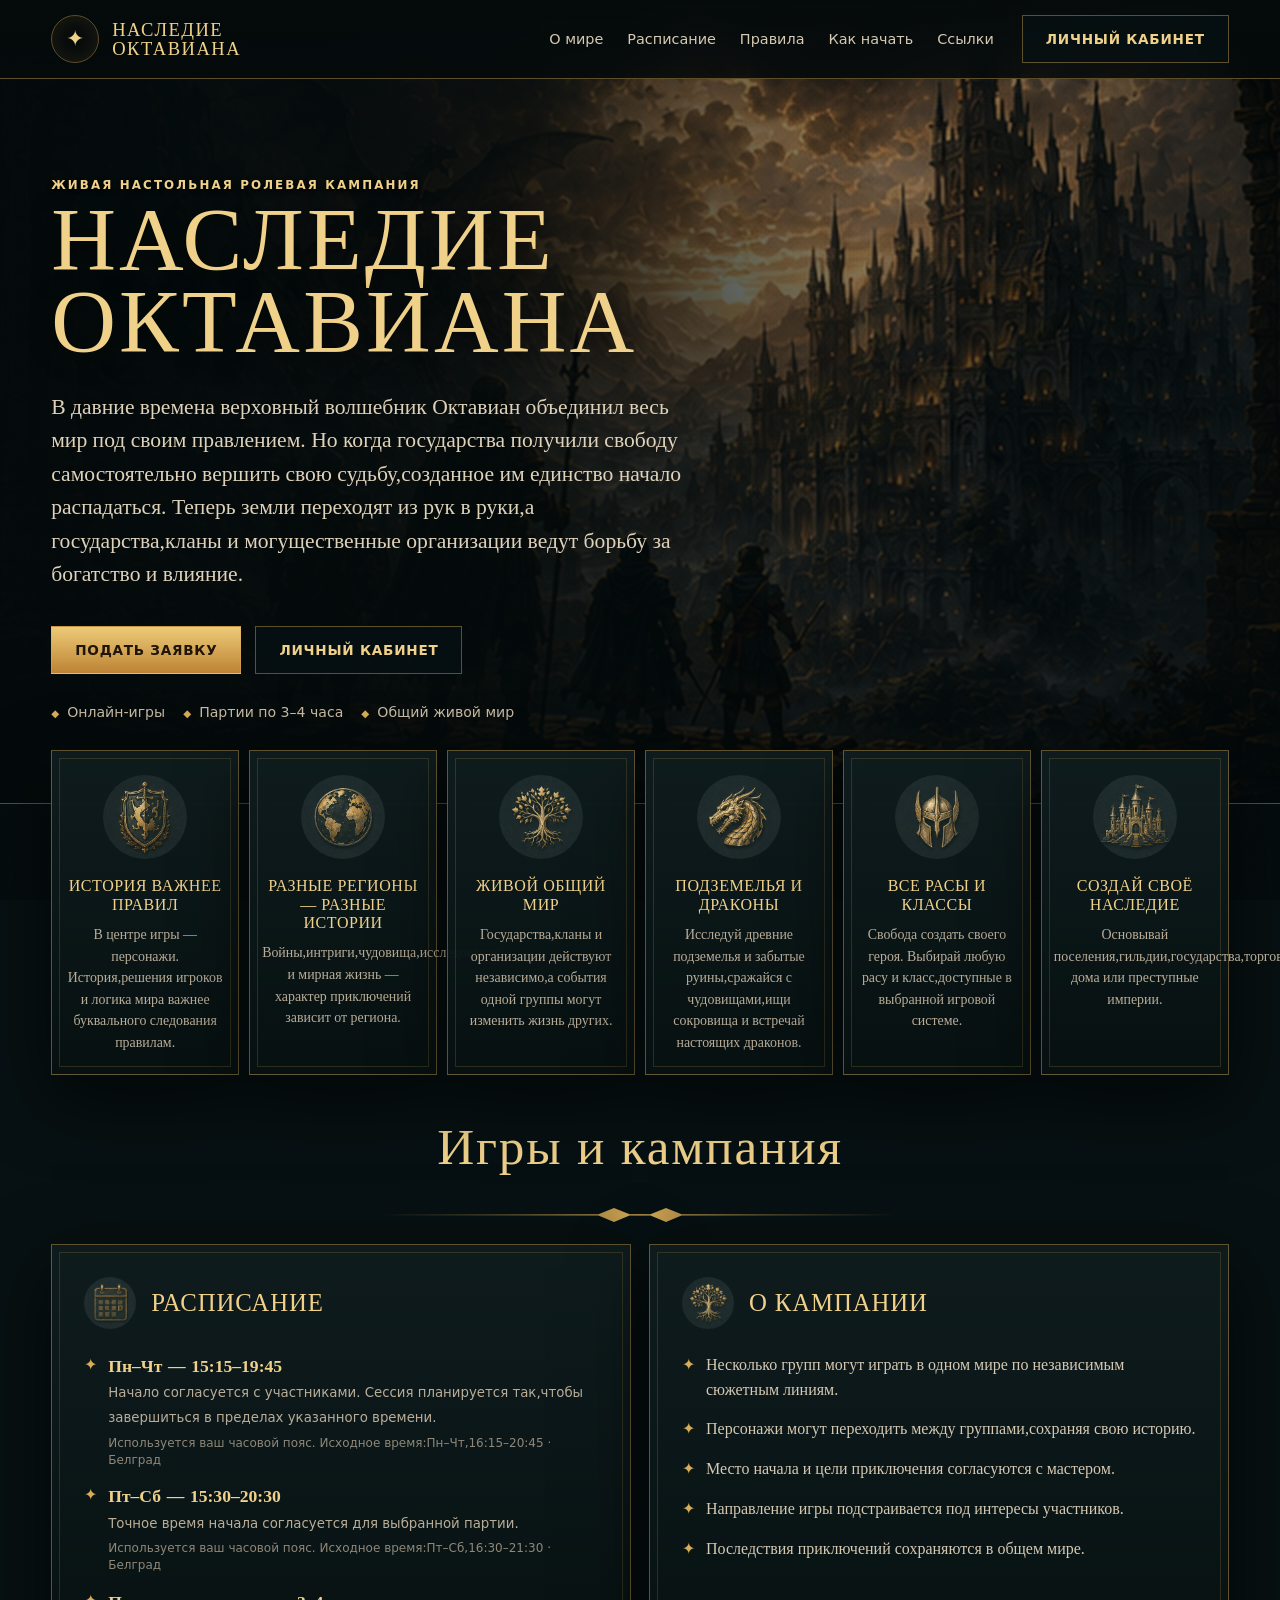
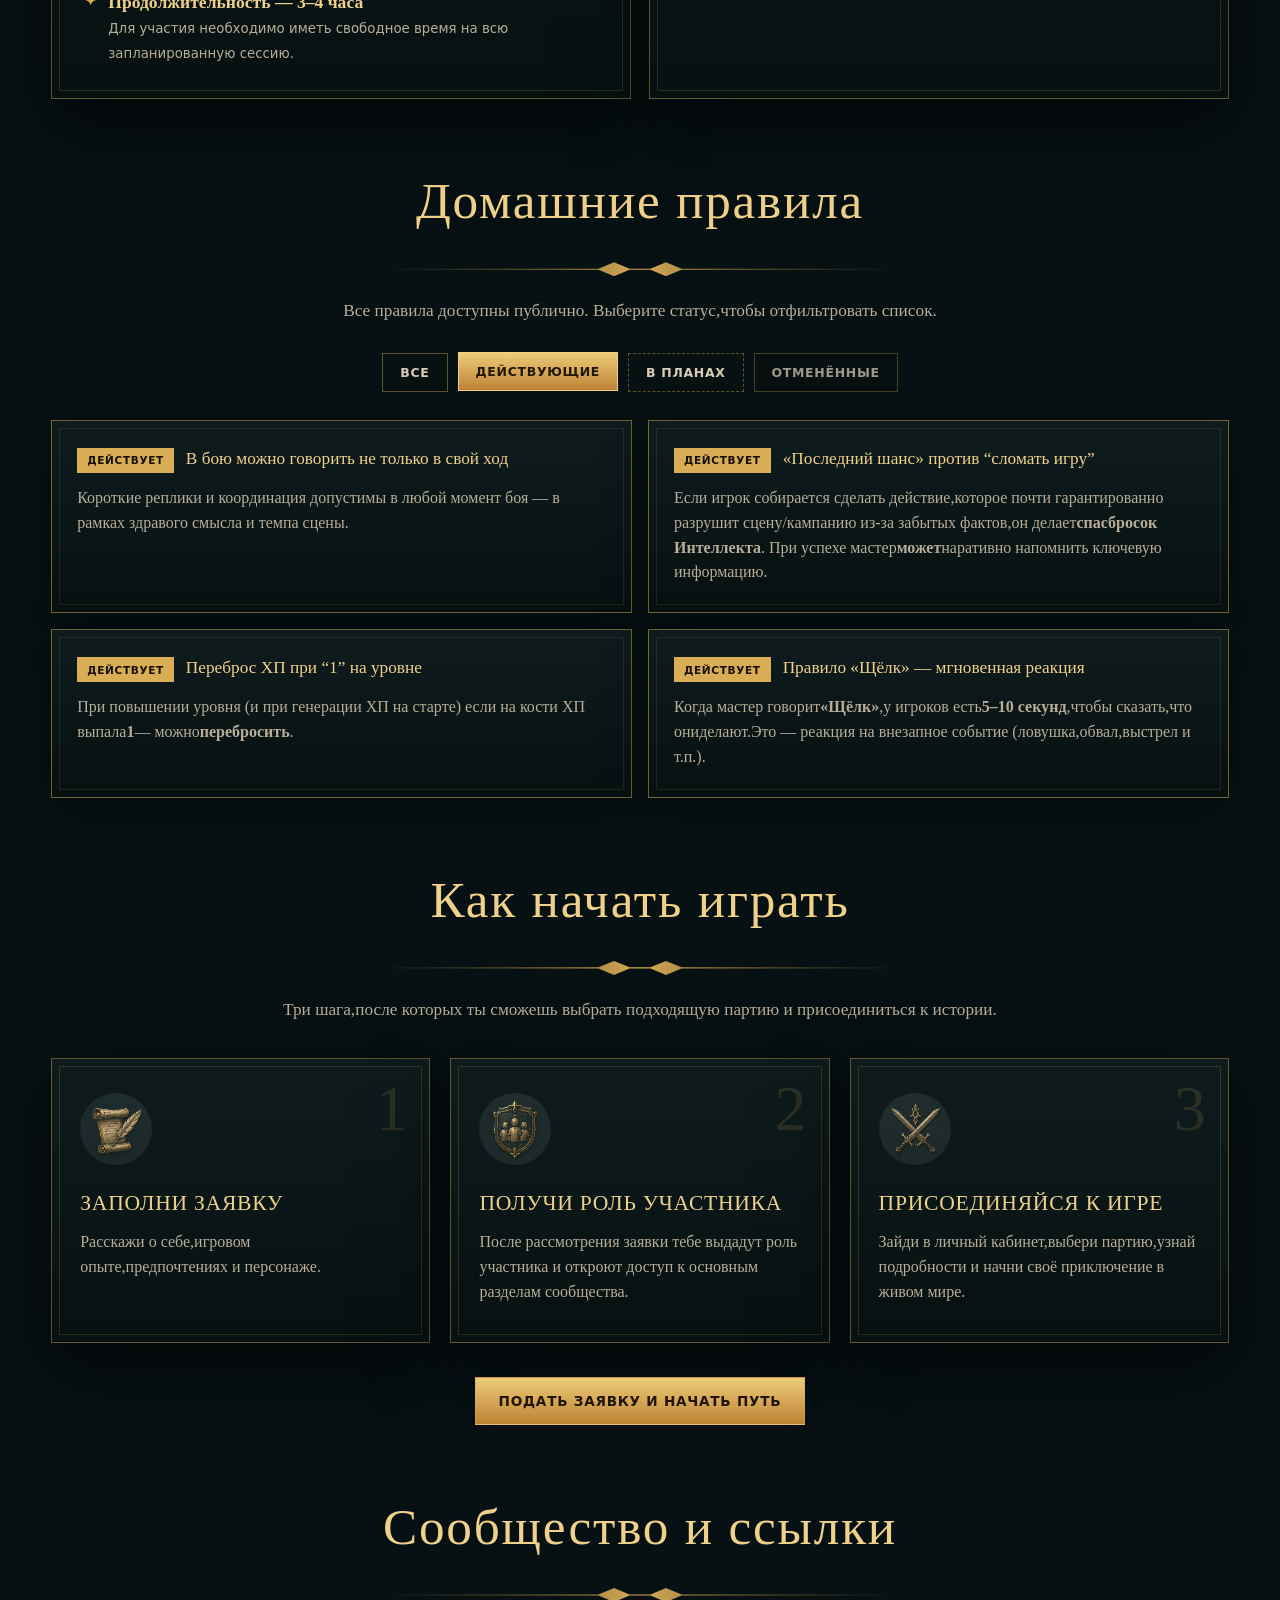
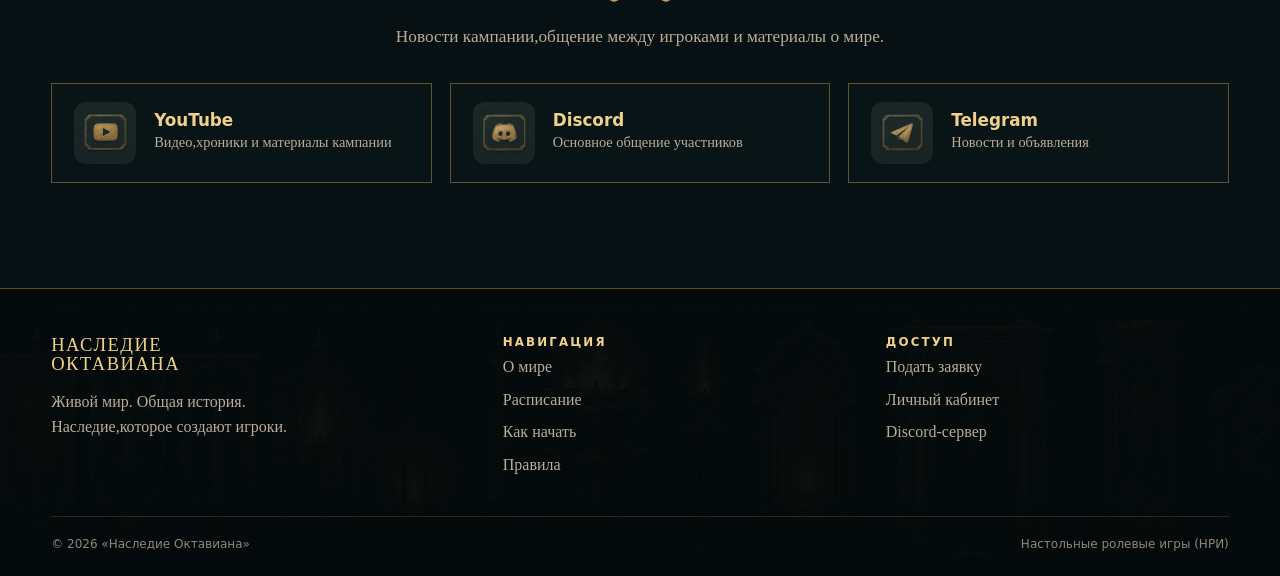
==== commit 9ac62b94: "Sorry, my bad" ====
--- a/index.html
+++ b/index.html
@@ -1 +1 @@
-<!doctype html><html lang="ru" tool="https://www.nero.com/eng/webservices/nero-minifyhtml/"><head><meta charset="utf-8"><meta name="viewport" content="width=device-width,initial-scale=1"><meta name="description" content="Наследие Октавиана — живая настольная ролевая кампания,где решения игроков меняют историю мира."><title>Наследие Октавиана — живая настольная ролевая кампания</title><link rel="apple-touch-icon" sizes="180x180" href="./apple-touch-icon.png"><link rel="icon" type="image/png" sizes="32x32" href="./favicon-32x32.png"><link rel="icon" type="image/png" sizes="16x16" href="./favicon-16x16.png"><link rel="manifest" href="./site.webmanifest"><meta name="robots" content="noindex,nofollow,noarchive,nosnippet"><meta name="googlebot" content="noindex,nofollow,noarchive,nosnippet"><link rel="stylesheet" href="./style.min.css?v=1" tool="https://www.toptal.com/developers/cssminifier"><link rel="modulepreload" as="script" href="./fn.min.js" tool="https://www.toptal.com/developers/javascript-minifier"></head><body><header class="nav" id="nav"><div class="container nav-inner"><a class="brand" href="#top"><span class="brand-mark">✦</span><span class="brand-name">Наследие<br>Октавиана</span></a><nav class="nav-links" aria-label="Основная навигация"><a href="#world">О мире</a><a href="#schedule">Расписание</a><a href="#rules">Правила</a><a href="#start">Как начать</a><a href="#links">Ссылки</a></nav><a class="button button-secondary" href="https://hub.twentypoundbird.com/lk/octavian-legacy">Личный кабинет</a><button class="menu-button" id="menuButton" aria-label="Открыть меню" aria-expanded="false">☰</button></div></header><main id="top"><section class="hero"><div class="container"><div class="hero-content"><div class="eyebrow">Живая настольная ролевая кампания</div><h1>Наследие<br>Октавиана</h1><p>В давние времена верховный волшебник Октавиан объединил весь мир под своим правлением. Но когда государства получили свободу самостоятельно вершить свою судьбу,созданное им единство начало распадаться. Теперь земли переходят из рук в руки,а государства,кланы и могущественные организации ведут борьбу за богатство и влияние.</p><div class="hero-actions"><a class="button button-primary" href="https://forms.gle/DLSGyZmvq5KvYivA8" target="_blank" rel="noopener">Подать заявку</a><a class="button button-secondary" href="https://hub.twentypoundbird.com/lk/octavian-legacy">Личный кабинет</a></div><div class="hero-note"><span>Онлайн-игры</span><span>Партии по 3–4 часа</span><span>Общий живой мир</span></div></div></div></section><section class="features" id="world"><div class="container"><div class="feature-grid"><article class="feature-card"><img src="assets/icon-heroic.jpg" alt=""><h3>История важнее правил</h3><p>В центре игры — персонажи. История,решения игроков и логика мира важнее буквального следования правилам.</p></article><article class="feature-card"><img src="assets/icon-regions.jpg" alt=""><h3>Разные регионы — разные истории</h3><p>Войны,интриги,чудовища,исследования и мирная жизнь — характер приключений зависит от региона.</p></article><article class="feature-card"><img src="assets/icon-worldtree.jpg" alt=""><h3>Живой общий мир</h3><p>Государства,кланы и организации действуют независимо,а события одной группы могут изменить жизнь других.</p></article><article class="feature-card"><img src="assets/icon-dragon.jpg" alt=""><h3>Подземелья и драконы</h3><p>Исследуй древние подземелья и забытые руины,сражайся с чудовищами,ищи сокровища и встречай настоящих драконов.</p></article><article class="feature-card"><img src="assets/icon-classes.jpg" alt=""><h3>Все расы и классы</h3><p>Свобода создать своего героя. Выбирай любую расу и класс,доступные в выбранной игровой системе.</p></article><article class="feature-card"><img src="assets/icon-castle.jpg" alt=""><h3>Создай своё наследие</h3><p>Основывай поселения,гильдии,государства,торговые дома или преступные империи.</p></article></div></div></section><section class="section" id="schedule"><div class="container"><h2>Игры и кампания</h2><div class="ornament"></div><div class="info-grid"><article class="panel schedule"><div class="panel-title"><img src="assets/icon-calendar.jpg" alt=""><h3>Расписание</h3></div><ul class="info-list"><li class="schedule-slot" data-days="1,2,3,4" data-start="16:15" data-end="20:45"><strong class="schedule-time"><span class="schedule-days">Пн–Чт</span><span class="schedule-separator" aria-hidden="true">—</span><span class="schedule-hours">16:15–20:45</span></strong><small>Начало согласуется с участниками. Сессия планируется так,чтобы завершиться в пределах указанного времени.</small><small class="schedule-source">Используется ваш часовой пояс. Исходное время:Пн–Чт,16:15–20:45 · Белград</small></li><li class="schedule-slot" data-days="5,6" data-start="16:30" data-end="21:30"><strong class="schedule-time"><span class="schedule-days">Пт–Сб</span><span class="schedule-separator" aria-hidden="true">—</span><span class="schedule-hours">16:30–21:30</span></strong><small>Точное время начала согласуется для выбранной партии.</small><small class="schedule-source">Используется ваш часовой пояс. Исходное время:Пт–Сб,16:30–21:30 · Белград</small></li><li><strong>Продолжительность — 3–4 часа</strong><small>Для участия необходимо иметь свободное время на всю запланированную сессию.</small></li></ul></article><article class="panel"><div class="panel-title"><img src="assets/icon-worldtree.jpg" alt=""><h3>О кампании</h3></div><ul class="info-list"><li>Несколько групп могут играть в одном мире по независимым сюжетным линиям.</li><li>Персонажи могут переходить между группами,сохраняя свою историю.</li><li>Место начала и цели приключения согласуются с мастером.</li><li>Направление игры подстраивается под интересы участников.</li><li>Последствия приключений сохраняются в общем мире.</li></ul></article></div></div></section><section class="section rules-section" id="rules"><div class="container"><h2>Домашние правила</h2><div class="ornament"></div><p class="section-lead">Все правила доступны публично. Выберите статус,чтобы отфильтровать список.</p><div class="rules-toolbar" aria-label="Фильтр домашних правил"><button class="rule-filter" type="button" data-filter="all" aria-pressed="false">Все</button><button class="rule-filter active-filter is-selected" type="button" data-filter="is-active" aria-pressed="true">Действующие</button><button class="rule-filter future-filter" type="button" data-filter="is-future" aria-pressed="false">В планах</button><button class="rule-filter canceled-filter" type="button" data-filter="is-canceled" aria-pressed="false">Отменённые</button></div><div class="rules-shell"><ol aria-label="Список домашних правил" class="rules"><li class="rule is-active"><div class="rule-head"><span class="rule-badge is-active">Действует</span><span class="rule-title">В бою можно говорить не только в свой ход</span></div><p class="rule-text">Короткие реплики и координация допустимы в любой момент боя — в рамках здравого смысла и темпа сцены.</p></li><li class="rule is-active"><div class="rule-head"><span class="rule-badge is-active">Действует</span><span class="rule-title">«Последний шанс» против “сломать игру”</span></div><p class="rule-text">Если игрок собирается сделать действие,которое почти гарантированно разрушит сцену/кампанию из-за забытых фактов,он делает<b>спасбросок Интеллекта</b>. При успехе мастер<b>может</b>наративно напомнить ключевую информацию.</p></li><li class="rule is-active"><div class="rule-head"><span class="rule-badge is-active">Действует</span><span class="rule-title">Переброс ХП при “1” на уровне</span></div><p class="rule-text">При повышении уровня (и при генерации ХП на старте) если на кости ХП выпала<b>1</b>— можно<b>перебросить</b>.</p></li><li class="rule is-active"><div class="rule-head"><span class="rule-badge is-active">Действует</span><span class="rule-title">Правило «Щёлк» — мгновенная реакция</span></div><p class="rule-text">Когда мастер говорит<b>«Щёлк»</b>,у игроков есть<b>5–10 секунд</b>,чтобы сказать,что ониделают.Это — реакция на внезапное событие (ловушка,обвал,выстрел и т.п.).</p></li><li class="rule is-future is-hidden"><div class="rule-head"><span class="rule-badge is-future">В планах</span><span class="rule-title">Долгий отдых:«три ночи подряд»</span></div><p class="rule-text">При попытке уснуть на<b>длительном отдыхе</b>каждый персонаж бросает<b>1d4</b>.Если у тебя выпало<b>три ночи подряд 1</b>— получаешь<b>1 уровень истощения</b>.Если<b>три ночи подряд 4</b>— получаешь<b>вдохновение</b>.</p></li><li class="rule is-future is-hidden"><div class="rule-head"><span class="rule-badge is-future">В планах</span><span class="rule-title">Инициатива “критует”</span></div><p class="rule-text">Если на инициативе<b>20</b>— первый ход совершаешь<b>с преимуществом</b>.Если<b>1</b>— с<b>помехой</b>. Порядок ходов считается как обычно.</p></li><li class="rule is-future is-hidden"><div class="rule-head"><span class="rule-badge is-future">В планах</span><span class="rule-title">«3 секунды» на заявку в свой ход</span></div><p class="rule-text">Если игрок быстро формулирует действие (буквально за пару секунд) — получает<b>+1 к броскам атаки</b>и<b>+1 к СЛ спасбросков</b>от своих заклинаний до конца хода.</p></li><li class="rule is-future is-hidden"><div class="rule-head"><span class="rule-badge is-future">В планах</span><span class="rule-title">Зелья как бонусное действие (варианты)</span></div><p class="rule-text">Варианты на выбор кампанией:<b>(1)</b>пить зелье бонусным действием;<b>(2)</b>если пьёшь зелье полным действием — получаешь<b>максимальный эффект</b>(безбросков);<b>(3)</b>“поясная сумка”:бонусным действием можно пить только<b>экипированные</b>зелья.</p></li><li class="rule is-future is-hidden"><div class="rule-head"><span class="rule-badge is-future">В планах</span><span class="rule-title">Фланкирование:-2 к КД окружённому</span></div><p class="rule-text">Окружённый противник получает<b>-2 к КД</b>,но это не работает,если у него<b>Пассивная внимательность 18+</b>или есть “особое зрение” (эхолокация и т.п.).</p></li><li class="rule is-future is-hidden"><div class="rule-head"><span class="rule-badge is-future">В планах</span><span class="rule-title">Скользящий удар</span></div><p class="rule-text">Если итог попадания<b>ровно равен КД</b>цели — урон делится на<b>2</b>(округление вниз).</p></li><li class="rule is-future is-hidden"><div class="rule-head"><span class="rule-badge is-future">В планах</span><span class="rule-title">Падение до 0 ХП=истощение</span></div><p class="rule-text">Каждый раз,когда персонаж падает до<b>0 ХП</b>и затем поднимается союзником (не воскрешение),он получает<b>1 уровень истощения</b>.</p></li><li class="rule is-future is-hidden"><div class="rule-head"><span class="rule-badge is-future">В планах</span><span class="rule-title">Спасброски от смерти — в закрытую мастером</span></div><p class="rule-text">Броски “смертельных спасов” делает мастер<b>скрытно</b>. Результат известен только по итогу:выжил персонаж или умер. Это усиливает напряжение и цену решений.</p></li><li class="rule is-future is-hidden"><div class="rule-head"><span class="rule-badge is-future">В планах</span><span class="rule-title">Кости напряжённости (d6 в чашу)</span></div><p class="rule-text">Если в сцене есть табу/опасное действие и кто-то его совершает — он кладёт в “чашу”<b>d6</b>.Когда чаша переполняется — срабатывает негативный эффект (обвал,урон,подкрепление врагов ит.д.).</p></li><li class="rule is-future is-hidden"><div class="rule-head"><span class="rule-badge is-future">В планах</span><span class="rule-title">Интеллект помогает учиться</span></div><p class="rule-text">Модификатор<b>Интеллекта</b>определяет,сколько “единиц обучения” можно вложить в языки,инструменты и навыки (например,<b>+3</b>даёт<b>3</b>пункта обучения).</p></li><li class="rule is-future is-hidden"><div class="rule-head"><span class="rule-badge is-future">В планах</span><span class="rule-title">Воскрешения требуют условий</span></div><p class="rule-text">Воскрешение не работает “по умолчанию”:нужны специальные условия(ритуал,редкие компоненты,заранее подготовленные “якоря” вроде крестражей и т.п.).</p></li><li class="rule is-future is-hidden"><div class="rule-head"><span class="rule-badge is-future">В планах</span><span class="rule-title">Вдохновение как колода карт</span></div><p class="rule-text">Вместо обычного вдохновения используется колода одноразовых эффектов(доп. действие,узнать уязвимость,подсмотреть ХП и т.п.).</p></li><li class="rule is-future is-hidden"><div class="rule-head"><span class="rule-badge is-future">В планах</span><span class="rule-title">Критический удар:максимум ×2 (варианты)</span></div><p class="rule-text">Варианты:<b>(1)</b>крит наносит<b>максимальный урон ×2</b>;<b>(2)</b>вместо удвоения урона можно выбрать<b>рану</b>с последствиями(например,попадание в ногу снижает скорость).</p></li><li class="rule is-future is-hidden"><div class="rule-head"><span class="rule-badge is-future">В планах</span><span class="rule-title">Запугивание через Силу</span></div><p class="rule-text">Можно использовать<b>Силу</b>для запугивания,если это логично в сцене и наративно обосновано.</p></li><li class="rule is-future is-hidden"><div class="rule-head"><span class="rule-badge is-future">В планах</span><span class="rule-title">«Помощь» вне боя — только при релевантных умениях</span></div><p class="rule-text">Помогать можно лишь тем,кто действительно способен помочь.Пример:хилый маг не усилит “поднять валун” лучше,чем огр — нужен другой подход или этоневозможно.</p></li><li class="rule is-future is-hidden"><div class="rule-head"><span class="rule-badge is-future">В планах</span><span class="rule-title">Игрок на время получает власть над повествованием</span></div><p class="rule-text">Иногда мастер может позволить игроку добавить деталь мира/сцены.Если заявка слишком безумная — мастер отклоняет,либо это “бред/иллюзия”,и персонаж получаетдебаф.</p></li><li class="rule is-future is-hidden"><div class="rule-head"><span class="rule-badge is-future">В планах</span><span class="rule-title">Очки сюжета</span></div><p class="rule-text">Со временем мастер может выдавать<b>очки сюжета</b>.Потратив их,игрок может заявить значимое изменение мира/создание элемента сюжета —на короткое время становясь “DM”.</p></li><li class="rule is-future is-hidden"><div class="rule-head"><span class="rule-badge is-future">В планах</span><span class="rule-title">Совместные действия при совпадении инициативы</span></div><p class="rule-text">Если у двух или более персонажей совпадает инициатива,они могут объявить<b>совместное действие</b>. Эффект и бонусы определяются мастером исходя из логики сцены.</p></li><li class="rule is-future is-hidden"><div class="rule-head"><span class="rule-badge is-future">В планах</span><span class="rule-title">Заклинания без компонентов</span></div><p class="rule-text">Варианты использования:<b>(1)</b>заклинания не требуют материальных компонентов;<b>(2)</b>вместо стандартных компонентов используется<b>единый набор компонентов мага</b>.</p></li><li class="rule is-future is-hidden"><div class="rule-head"><span class="rule-badge is-future">В планах</span><span class="rule-title">Вес и переносимый инвентарь</span></div><p class="rule-text">Используется один из вариантов:<b>(1)</b>вес не отслеживается вовсе;<b>(2)</b>упрощённый инвентарь — предметы делятся на<i>лёгкие,средние и тяжёлые</i>,либо учитываются только громоздкие вещи.</p></li><li class="rule is-future is-hidden"><div class="rule-head"><span class="rule-badge is-future">В планах</span><span class="rule-title">Атака второй рукой любым оружием</span></div><p class="rule-text">Любое оружие можно использовать для атаки бонусным действием второй рукой,даже если оно не имеет свойства<b>лёгкое</b>,однако данная атака совершается<b>с помехой</b>.</p></li><li class="rule is-future is-hidden"><div class="rule-head"><span class="rule-badge is-future">В планах</span><span class="rule-title">Огромный урон:шок и травмы</span></div><p class="rule-text">При получении<b>чрезвычайно большого урона</b>(например,70% от максимального ХП за один раз)существо получает негативный эффект —<b>шок</b>.Альтернативный вариант — получение<b>длительной травмы</b>.</p></li><li class="rule is-future is-hidden"><div class="rule-head"><span class="rule-badge is-future">В планах</span><span class="rule-title">Навыки могут критовать</span></div><p class="rule-text">Проверки навыков могут иметь критический успех или провал.Эффект крита определяется мастером и выходит за рамки обычного бонуса к броску.</p></li><li class="rule is-future is-hidden"><div class="rule-head"><span class="rule-badge is-future">В планах</span><span class="rule-title">Прокачка оружия</span></div><p class="rule-text">Оружие может развиваться вместе с персонажем:получать улучшения,модификации или уникальные свойствав результате использования,сюжетных событий или особых ритуалов. Используется,в основном,длянаратива - например,у игрока есть фамильный меч,который придётся обменять на более сильный поурону. С механикой улучшения оружения игроку не придётся делать такой выбор,ведь он сможетулучшить своё оружие позже.</p></li><li class="rule is-future is-hidden"><div class="rule-head"><span class="rule-badge is-future">В планах</span><span class="rule-title">Отыгрыш архетипов и повышение уровня</span></div><p class="rule-text">Повышение уровня и выбор архетипа должны быть<b>наративно обоснованы</b>и отыграны в мире.Мастер может потребовать сцену,обучение или событие для подтверждения роста персонажа.</p></li><li class="rule is-canceled is-hidden"><div class="rule-head"><span class="rule-badge is-canceled">Отменено</span><span class="rule-title">Отменённый пример</span></div><p class="rule-text">Этот пункт — демонстрация визуального статуса “отменено”.У правила может быть причина/заметка.</p></li></ol></div></section><section class="section" id="start"><div class="container"><h2>Как начать играть</h2><div class="ornament"></div><p class="section-lead">Три шага,после которых ты сможешь выбрать подходящую партию и присоединиться к истории.</p><div class="steps" style="margin-top:34px"><article class="step"><span class="step-number">1</span><img src="assets/icon-application.jpg" alt=""><h3>Заполни заявку</h3><p>Расскажи о себе,игровом опыте,предпочтениях и персонаже.</p></article><article class="step"><span class="step-number">2</span><img src="assets/icon-member.jpg" alt=""><h3>Получи роль участника</h3><p>После рассмотрения заявки тебе выдадут роль участника и откроют доступ к основным разделам сообщества.</p></article><article class="step"><span class="step-number">3</span><img src="assets/icon-swords.jpg" alt=""><h3>Присоединяйся к игре</h3><p>Зайди в личный кабинет,выбери партию,узнай подробности и начни своё приключение в живом мире.</p></article></div><div class="cta"><a class="button button-primary" href="https://forms.gle/DLSGyZmvq5KvYivA8" target="_blank" rel="noopener">Подать заявку и начать путь</a></div></div></section><section class="section" id="links"><div class="container"><h2>Сообщество и ссылки</h2><div class="ornament"></div><p class="section-lead">Новости кампании,общение между игроками и материалы о мире.</p><div class="socials"><a class="social" href="https://www.youtube.com/@octavianlegacy" target="_blank" rel="noopener"><img src="assets/icon-youtube.jpg" alt=""><div><b>YouTube</b><span>Видео,хроники и материалы кампании</span></div></a><a class="social" href="https://discord.gg/Hvka4M8APX" target="_blank" rel="noopener"><img src="assets/icon-discord.jpg" alt=""><div><b>Discord</b><span>Основное общение участников</span></div></a><a class="social" href="https://t.me/octavianlegacy" target="_blank" rel="noopener"><img src="assets/icon-telegram.jpg" alt=""><div><b>Telegram</b><span>Новости и объявления</span></div></a></div></div></section></main><footer><div class="container"><div class="footer-grid"><div><div class="brand-name">Наследие<br>Октавиана</div><p>Живой мир. Общая история.<br>Наследие,которое создают игроки.</p></div><div><div class="eyebrow">Навигация</div><div class="footer-links"><a href="#world">О мире</a><a href="#schedule">Расписание</a><a href="#start">Как начать</a><a href="#rules">Правила</a></div></div><div><div class="eyebrow">Доступ</div><div class="footer-links"><a href="https://forms.gle/DLSGyZmvq5KvYivA8" target="_blank" rel="noopener">Подать заявку</a><a href="https://hub.twentypoundbird.com/lk/octavian-legacy">Личный кабинет</a><a href="https://discord.gg/Hvka4M8APX" target="_blank" rel="noopener">Discord-сервер</a></div></div></div><div class="copyright"><span>© 2026 «Наследие Октавиана»</span><span>Настольные ролевые игры (НРИ)</span></div></div></footer></body></html>+<!doctype html><html lang="ru" tool="https://www.nero.com/eng/webservices/nero-minifyhtml/"><head><meta charset="utf-8"><meta name="viewport" content="width=device-width,initial-scale=1"><meta name="description" content="Наследие Октавиана — живая настольная ролевая кампания,где решения игроков меняют историю мира."><title>Наследие Октавиана — живая настольная ролевая кампания</title><link rel="apple-touch-icon" sizes="180x180" href="./apple-touch-icon.png"><link rel="icon" type="image/png" sizes="32x32" href="./favicon-32x32.png"><link rel="icon" type="image/png" sizes="16x16" href="./favicon-16x16.png"><link rel="manifest" href="./site.webmanifest"><meta name="robots" content="noindex,nofollow,noarchive,nosnippet"><meta name="googlebot" content="noindex,nofollow,noarchive,nosnippet"><link rel="stylesheet" href="./style.min.css?v=1" tool="https://www.toptal.com/developers/cssminifier"></head><body><header class="nav" id="nav"><div class="container nav-inner"><a class="brand" href="#top"><span class="brand-mark">✦</span><span class="brand-name">Наследие<br>Октавиана</span></a><nav class="nav-links" aria-label="Основная навигация"><a href="#world">О мире</a><a href="#schedule">Расписание</a><a href="#rules">Правила</a><a href="#start">Как начать</a><a href="#links">Ссылки</a></nav><a class="button button-secondary" href="https://hub.twentypoundbird.com/lk/octavian-legacy">Личный кабинет</a><button class="menu-button" id="menuButton" aria-label="Открыть меню" aria-expanded="false">☰</button></div></header><main id="top"><section class="hero"><div class="container"><div class="hero-content"><div class="eyebrow">Живая настольная ролевая кампания</div><h1>Наследие<br>Октавиана</h1><p>В давние времена верховный волшебник Октавиан объединил весь мир под своим правлением. Но когда государства получили свободу самостоятельно вершить свою судьбу,созданное им единство начало распадаться. Теперь земли переходят из рук в руки,а государства,кланы и могущественные организации ведут борьбу за богатство и влияние.</p><div class="hero-actions"><a class="button button-primary" href="https://forms.gle/DLSGyZmvq5KvYivA8" target="_blank" rel="noopener">Подать заявку</a><a class="button button-secondary" href="https://hub.twentypoundbird.com/lk/octavian-legacy">Личный кабинет</a></div><div class="hero-note"><span>Онлайн-игры</span><span>Партии по 3–4 часа</span><span>Общий живой мир</span></div></div></div></section><section class="features" id="world"><div class="container"><div class="feature-grid"><article class="feature-card"><img src="assets/icon-heroic.jpg" alt=""><h3>История важнее правил</h3><p>В центре игры — персонажи. История,решения игроков и логика мира важнее буквального следования правилам.</p></article><article class="feature-card"><img src="assets/icon-regions.jpg" alt=""><h3>Разные регионы — разные истории</h3><p>Войны,интриги,чудовища,исследования и мирная жизнь — характер приключений зависит от региона.</p></article><article class="feature-card"><img src="assets/icon-worldtree.jpg" alt=""><h3>Живой общий мир</h3><p>Государства,кланы и организации действуют независимо,а события одной группы могут изменить жизнь других.</p></article><article class="feature-card"><img src="assets/icon-dragon.jpg" alt=""><h3>Подземелья и драконы</h3><p>Исследуй древние подземелья и забытые руины,сражайся с чудовищами,ищи сокровища и встречай настоящих драконов.</p></article><article class="feature-card"><img src="assets/icon-classes.jpg" alt=""><h3>Все расы и классы</h3><p>Свобода создать своего героя. Выбирай любую расу и класс,доступные в выбранной игровой системе.</p></article><article class="feature-card"><img src="assets/icon-castle.jpg" alt=""><h3>Создай своё наследие</h3><p>Основывай поселения,гильдии,государства,торговые дома или преступные империи.</p></article></div></div></section><section class="section" id="schedule"><div class="container"><h2>Игры и кампания</h2><div class="ornament"></div><div class="info-grid"><article class="panel schedule"><div class="panel-title"><img src="assets/icon-calendar.jpg" alt=""><h3>Расписание</h3></div><ul class="info-list"><li class="schedule-slot" data-days="1,2,3,4" data-start="16:15" data-end="20:45"><strong class="schedule-time"><span class="schedule-days">Пн–Чт</span><span class="schedule-separator" aria-hidden="true">—</span><span class="schedule-hours">16:15–20:45</span></strong><small>Начало согласуется с участниками. Сессия планируется так,чтобы завершиться в пределах указанного времени.</small><small class="schedule-source">Используется ваш часовой пояс. Исходное время:Пн–Чт,16:15–20:45 · Белград</small></li><li class="schedule-slot" data-days="5,6" data-start="16:30" data-end="21:30"><strong class="schedule-time"><span class="schedule-days">Пт–Сб</span><span class="schedule-separator" aria-hidden="true">—</span><span class="schedule-hours">16:30–21:30</span></strong><small>Точное время начала согласуется для выбранной партии.</small><small class="schedule-source">Используется ваш часовой пояс. Исходное время:Пт–Сб,16:30–21:30 · Белград</small></li><li><strong>Продолжительность — 3–4 часа</strong><small>Для участия необходимо иметь свободное время на всю запланированную сессию.</small></li></ul></article><article class="panel"><div class="panel-title"><img src="assets/icon-worldtree.jpg" alt=""><h3>О кампании</h3></div><ul class="info-list"><li>Несколько групп могут играть в одном мире по независимым сюжетным линиям.</li><li>Персонажи могут переходить между группами,сохраняя свою историю.</li><li>Место начала и цели приключения согласуются с мастером.</li><li>Направление игры подстраивается под интересы участников.</li><li>Последствия приключений сохраняются в общем мире.</li></ul></article></div></div></section><section class="section rules-section" id="rules"><div class="container"><h2>Домашние правила</h2><div class="ornament"></div><p class="section-lead">Все правила доступны публично. Выберите статус,чтобы отфильтровать список.</p><div class="rules-toolbar" aria-label="Фильтр домашних правил"><button class="rule-filter" type="button" data-filter="all" aria-pressed="false">Все</button><button class="rule-filter active-filter is-selected" type="button" data-filter="is-active" aria-pressed="true">Действующие</button><button class="rule-filter future-filter" type="button" data-filter="is-future" aria-pressed="false">В планах</button><button class="rule-filter canceled-filter" type="button" data-filter="is-canceled" aria-pressed="false">Отменённые</button></div><div class="rules-shell"><ol aria-label="Список домашних правил" class="rules"><li class="rule is-active"><div class="rule-head"><span class="rule-badge is-active">Действует</span><span class="rule-title">В бою можно говорить не только в свой ход</span></div><p class="rule-text">Короткие реплики и координация допустимы в любой момент боя — в рамках здравого смысла и темпа сцены.</p></li><li class="rule is-active"><div class="rule-head"><span class="rule-badge is-active">Действует</span><span class="rule-title">«Последний шанс» против “сломать игру”</span></div><p class="rule-text">Если игрок собирается сделать действие,которое почти гарантированно разрушит сцену/кампанию из-за забытых фактов,он делает<b>спасбросок Интеллекта</b>. При успехе мастер<b>может</b>наративно напомнить ключевую информацию.</p></li><li class="rule is-active"><div class="rule-head"><span class="rule-badge is-active">Действует</span><span class="rule-title">Переброс ХП при “1” на уровне</span></div><p class="rule-text">При повышении уровня (и при генерации ХП на старте) если на кости ХП выпала<b>1</b>— можно<b>перебросить</b>.</p></li><li class="rule is-active"><div class="rule-head"><span class="rule-badge is-active">Действует</span><span class="rule-title">Правило «Щёлк» — мгновенная реакция</span></div><p class="rule-text">Когда мастер говорит<b>«Щёлк»</b>,у игроков есть<b>5–10 секунд</b>,чтобы сказать,что ониделают.Это — реакция на внезапное событие (ловушка,обвал,выстрел и т.п.).</p></li><li class="rule is-future is-hidden"><div class="rule-head"><span class="rule-badge is-future">В планах</span><span class="rule-title">Долгий отдых:«три ночи подряд»</span></div><p class="rule-text">При попытке уснуть на<b>длительном отдыхе</b>каждый персонаж бросает<b>1d4</b>.Если у тебя выпало<b>три ночи подряд 1</b>— получаешь<b>1 уровень истощения</b>.Если<b>три ночи подряд 4</b>— получаешь<b>вдохновение</b>.</p></li><li class="rule is-future is-hidden"><div class="rule-head"><span class="rule-badge is-future">В планах</span><span class="rule-title">Инициатива “критует”</span></div><p class="rule-text">Если на инициативе<b>20</b>— первый ход совершаешь<b>с преимуществом</b>.Если<b>1</b>— с<b>помехой</b>. Порядок ходов считается как обычно.</p></li><li class="rule is-future is-hidden"><div class="rule-head"><span class="rule-badge is-future">В планах</span><span class="rule-title">«3 секунды» на заявку в свой ход</span></div><p class="rule-text">Если игрок быстро формулирует действие (буквально за пару секунд) — получает<b>+1 к броскам атаки</b>и<b>+1 к СЛ спасбросков</b>от своих заклинаний до конца хода.</p></li><li class="rule is-future is-hidden"><div class="rule-head"><span class="rule-badge is-future">В планах</span><span class="rule-title">Зелья как бонусное действие (варианты)</span></div><p class="rule-text">Варианты на выбор кампанией:<b>(1)</b>пить зелье бонусным действием;<b>(2)</b>если пьёшь зелье полным действием — получаешь<b>максимальный эффект</b>(безбросков);<b>(3)</b>“поясная сумка”:бонусным действием можно пить только<b>экипированные</b>зелья.</p></li><li class="rule is-future is-hidden"><div class="rule-head"><span class="rule-badge is-future">В планах</span><span class="rule-title">Фланкирование:-2 к КД окружённому</span></div><p class="rule-text">Окружённый противник получает<b>-2 к КД</b>,но это не работает,если у него<b>Пассивная внимательность 18+</b>или есть “особое зрение” (эхолокация и т.п.).</p></li><li class="rule is-future is-hidden"><div class="rule-head"><span class="rule-badge is-future">В планах</span><span class="rule-title">Скользящий удар</span></div><p class="rule-text">Если итог попадания<b>ровно равен КД</b>цели — урон делится на<b>2</b>(округление вниз).</p></li><li class="rule is-future is-hidden"><div class="rule-head"><span class="rule-badge is-future">В планах</span><span class="rule-title">Падение до 0 ХП=истощение</span></div><p class="rule-text">Каждый раз,когда персонаж падает до<b>0 ХП</b>и затем поднимается союзником (не воскрешение),он получает<b>1 уровень истощения</b>.</p></li><li class="rule is-future is-hidden"><div class="rule-head"><span class="rule-badge is-future">В планах</span><span class="rule-title">Спасброски от смерти — в закрытую мастером</span></div><p class="rule-text">Броски “смертельных спасов” делает мастер<b>скрытно</b>. Результат известен только по итогу:выжил персонаж или умер. Это усиливает напряжение и цену решений.</p></li><li class="rule is-future is-hidden"><div class="rule-head"><span class="rule-badge is-future">В планах</span><span class="rule-title">Кости напряжённости (d6 в чашу)</span></div><p class="rule-text">Если в сцене есть табу/опасное действие и кто-то его совершает — он кладёт в “чашу”<b>d6</b>.Когда чаша переполняется — срабатывает негативный эффект (обвал,урон,подкрепление врагов ит.д.).</p></li><li class="rule is-future is-hidden"><div class="rule-head"><span class="rule-badge is-future">В планах</span><span class="rule-title">Интеллект помогает учиться</span></div><p class="rule-text">Модификатор<b>Интеллекта</b>определяет,сколько “единиц обучения” можно вложить в языки,инструменты и навыки (например,<b>+3</b>даёт<b>3</b>пункта обучения).</p></li><li class="rule is-future is-hidden"><div class="rule-head"><span class="rule-badge is-future">В планах</span><span class="rule-title">Воскрешения требуют условий</span></div><p class="rule-text">Воскрешение не работает “по умолчанию”:нужны специальные условия(ритуал,редкие компоненты,заранее подготовленные “якоря” вроде крестражей и т.п.).</p></li><li class="rule is-future is-hidden"><div class="rule-head"><span class="rule-badge is-future">В планах</span><span class="rule-title">Вдохновение как колода карт</span></div><p class="rule-text">Вместо обычного вдохновения используется колода одноразовых эффектов(доп. действие,узнать уязвимость,подсмотреть ХП и т.п.).</p></li><li class="rule is-future is-hidden"><div class="rule-head"><span class="rule-badge is-future">В планах</span><span class="rule-title">Критический удар:максимум ×2 (варианты)</span></div><p class="rule-text">Варианты:<b>(1)</b>крит наносит<b>максимальный урон ×2</b>;<b>(2)</b>вместо удвоения урона можно выбрать<b>рану</b>с последствиями(например,попадание в ногу снижает скорость).</p></li><li class="rule is-future is-hidden"><div class="rule-head"><span class="rule-badge is-future">В планах</span><span class="rule-title">Запугивание через Силу</span></div><p class="rule-text">Можно использовать<b>Силу</b>для запугивания,если это логично в сцене и наративно обосновано.</p></li><li class="rule is-future is-hidden"><div class="rule-head"><span class="rule-badge is-future">В планах</span><span class="rule-title">«Помощь» вне боя — только при релевантных умениях</span></div><p class="rule-text">Помогать можно лишь тем,кто действительно способен помочь.Пример:хилый маг не усилит “поднять валун” лучше,чем огр — нужен другой подход или этоневозможно.</p></li><li class="rule is-future is-hidden"><div class="rule-head"><span class="rule-badge is-future">В планах</span><span class="rule-title">Игрок на время получает власть над повествованием</span></div><p class="rule-text">Иногда мастер может позволить игроку добавить деталь мира/сцены.Если заявка слишком безумная — мастер отклоняет,либо это “бред/иллюзия”,и персонаж получаетдебаф.</p></li><li class="rule is-future is-hidden"><div class="rule-head"><span class="rule-badge is-future">В планах</span><span class="rule-title">Очки сюжета</span></div><p class="rule-text">Со временем мастер может выдавать<b>очки сюжета</b>.Потратив их,игрок может заявить значимое изменение мира/создание элемента сюжета —на короткое время становясь “DM”.</p></li><li class="rule is-future is-hidden"><div class="rule-head"><span class="rule-badge is-future">В планах</span><span class="rule-title">Совместные действия при совпадении инициативы</span></div><p class="rule-text">Если у двух или более персонажей совпадает инициатива,они могут объявить<b>совместное действие</b>. Эффект и бонусы определяются мастером исходя из логики сцены.</p></li><li class="rule is-future is-hidden"><div class="rule-head"><span class="rule-badge is-future">В планах</span><span class="rule-title">Заклинания без компонентов</span></div><p class="rule-text">Варианты использования:<b>(1)</b>заклинания не требуют материальных компонентов;<b>(2)</b>вместо стандартных компонентов используется<b>единый набор компонентов мага</b>.</p></li><li class="rule is-future is-hidden"><div class="rule-head"><span class="rule-badge is-future">В планах</span><span class="rule-title">Вес и переносимый инвентарь</span></div><p class="rule-text">Используется один из вариантов:<b>(1)</b>вес не отслеживается вовсе;<b>(2)</b>упрощённый инвентарь — предметы делятся на<i>лёгкие,средние и тяжёлые</i>,либо учитываются только громоздкие вещи.</p></li><li class="rule is-future is-hidden"><div class="rule-head"><span class="rule-badge is-future">В планах</span><span class="rule-title">Атака второй рукой любым оружием</span></div><p class="rule-text">Любое оружие можно использовать для атаки бонусным действием второй рукой,даже если оно не имеет свойства<b>лёгкое</b>,однако данная атака совершается<b>с помехой</b>.</p></li><li class="rule is-future is-hidden"><div class="rule-head"><span class="rule-badge is-future">В планах</span><span class="rule-title">Огромный урон:шок и травмы</span></div><p class="rule-text">При получении<b>чрезвычайно большого урона</b>(например,70% от максимального ХП за один раз)существо получает негативный эффект —<b>шок</b>.Альтернативный вариант — получение<b>длительной травмы</b>.</p></li><li class="rule is-future is-hidden"><div class="rule-head"><span class="rule-badge is-future">В планах</span><span class="rule-title">Навыки могут критовать</span></div><p class="rule-text">Проверки навыков могут иметь критический успех или провал.Эффект крита определяется мастером и выходит за рамки обычного бонуса к броску.</p></li><li class="rule is-future is-hidden"><div class="rule-head"><span class="rule-badge is-future">В планах</span><span class="rule-title">Прокачка оружия</span></div><p class="rule-text">Оружие может развиваться вместе с персонажем:получать улучшения,модификации или уникальные свойствав результате использования,сюжетных событий или особых ритуалов. Используется,в основном,длянаратива - например,у игрока есть фамильный меч,который придётся обменять на более сильный поурону. С механикой улучшения оружения игроку не придётся делать такой выбор,ведь он сможетулучшить своё оружие позже.</p></li><li class="rule is-future is-hidden"><div class="rule-head"><span class="rule-badge is-future">В планах</span><span class="rule-title">Отыгрыш архетипов и повышение уровня</span></div><p class="rule-text">Повышение уровня и выбор архетипа должны быть<b>наративно обоснованы</b>и отыграны в мире.Мастер может потребовать сцену,обучение или событие для подтверждения роста персонажа.</p></li><li class="rule is-canceled is-hidden"><div class="rule-head"><span class="rule-badge is-canceled">Отменено</span><span class="rule-title">Отменённый пример</span></div><p class="rule-text">Этот пункт — демонстрация визуального статуса “отменено”.У правила может быть причина/заметка.</p></li></ol></div></section><section class="section" id="start"><div class="container"><h2>Как начать играть</h2><div class="ornament"></div><p class="section-lead">Три шага,после которых ты сможешь выбрать подходящую партию и присоединиться к истории.</p><div class="steps" style="margin-top:34px"><article class="step"><span class="step-number">1</span><img src="assets/icon-application.jpg" alt=""><h3>Заполни заявку</h3><p>Расскажи о себе,игровом опыте,предпочтениях и персонаже.</p></article><article class="step"><span class="step-number">2</span><img src="assets/icon-member.jpg" alt=""><h3>Получи роль участника</h3><p>После рассмотрения заявки тебе выдадут роль участника и откроют доступ к основным разделам сообщества.</p></article><article class="step"><span class="step-number">3</span><img src="assets/icon-swords.jpg" alt=""><h3>Присоединяйся к игре</h3><p>Зайди в личный кабинет,выбери партию,узнай подробности и начни своё приключение в живом мире.</p></article></div><div class="cta"><a class="button button-primary" href="https://forms.gle/DLSGyZmvq5KvYivA8" target="_blank" rel="noopener">Подать заявку и начать путь</a></div></div></section><section class="section" id="links"><div class="container"><h2>Сообщество и ссылки</h2><div class="ornament"></div><p class="section-lead">Новости кампании,общение между игроками и материалы о мире.</p><div class="socials"><a class="social" href="https://www.youtube.com/@octavianlegacy" target="_blank" rel="noopener"><img src="assets/icon-youtube.jpg" alt=""><div><b>YouTube</b><span>Видео,хроники и материалы кампании</span></div></a><a class="social" href="https://discord.gg/Hvka4M8APX" target="_blank" rel="noopener"><img src="assets/icon-discord.jpg" alt=""><div><b>Discord</b><span>Основное общение участников</span></div></a><a class="social" href="https://t.me/octavianlegacy" target="_blank" rel="noopener"><img src="assets/icon-telegram.jpg" alt=""><div><b>Telegram</b><span>Новости и объявления</span></div></a></div></div></section></main><footer><div class="container"><div class="footer-grid"><div><div class="brand-name">Наследие<br>Октавиана</div><p>Живой мир. Общая история.<br>Наследие,которое создают игроки.</p></div><div><div class="eyebrow">Навигация</div><div class="footer-links"><a href="#world">О мире</a><a href="#schedule">Расписание</a><a href="#start">Как начать</a><a href="#rules">Правила</a></div></div><div><div class="eyebrow">Доступ</div><div class="footer-links"><a href="https://forms.gle/DLSGyZmvq5KvYivA8" target="_blank" rel="noopener">Подать заявку</a><a href="https://hub.twentypoundbird.com/lk/octavian-legacy">Личный кабинет</a><a href="https://discord.gg/Hvka4M8APX" target="_blank" rel="noopener">Discord-сервер</a></div></div></div><div class="copyright"><span>© 2026 «Наследие Октавиана»</span><span>Настольные ролевые игры (НРИ)</span></div></div><script src="./fn.min.js" tool="https://www.toptal.com/developers/javascript-minifier"></script></footer></body></html>
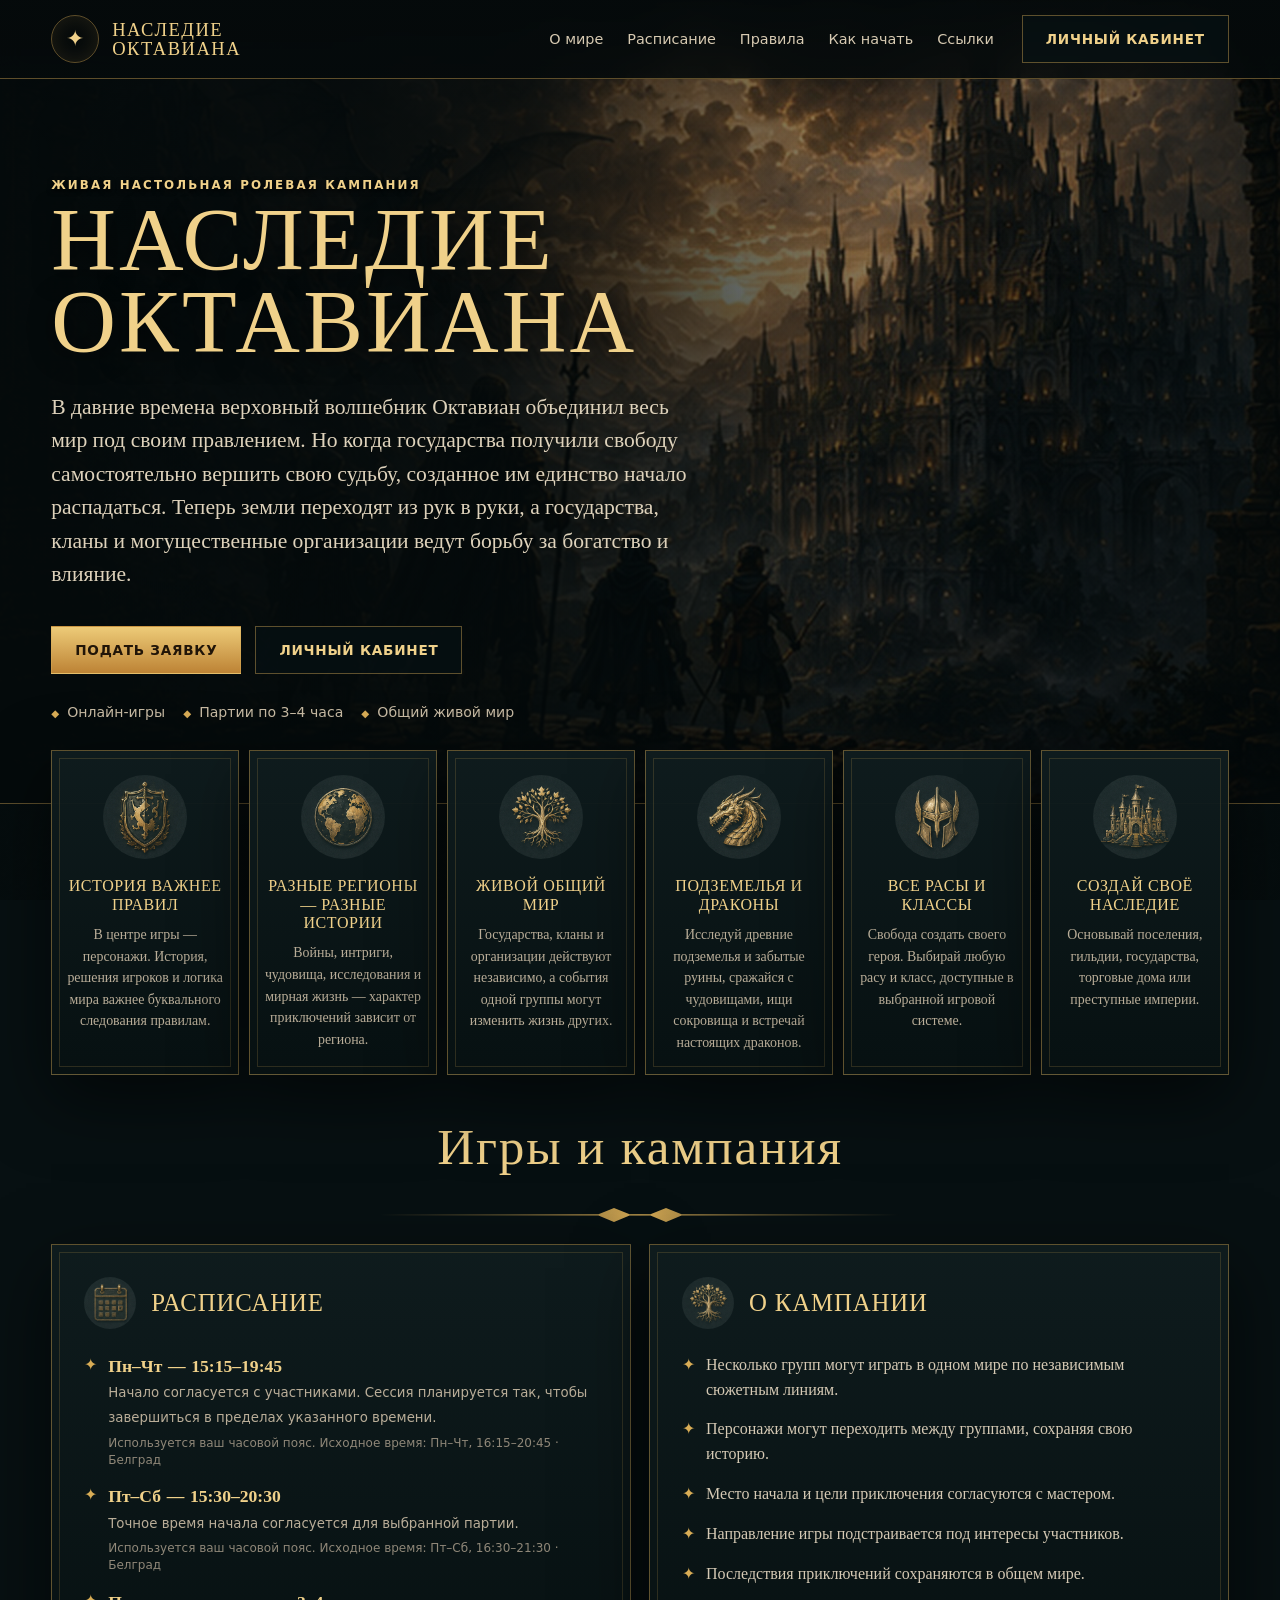
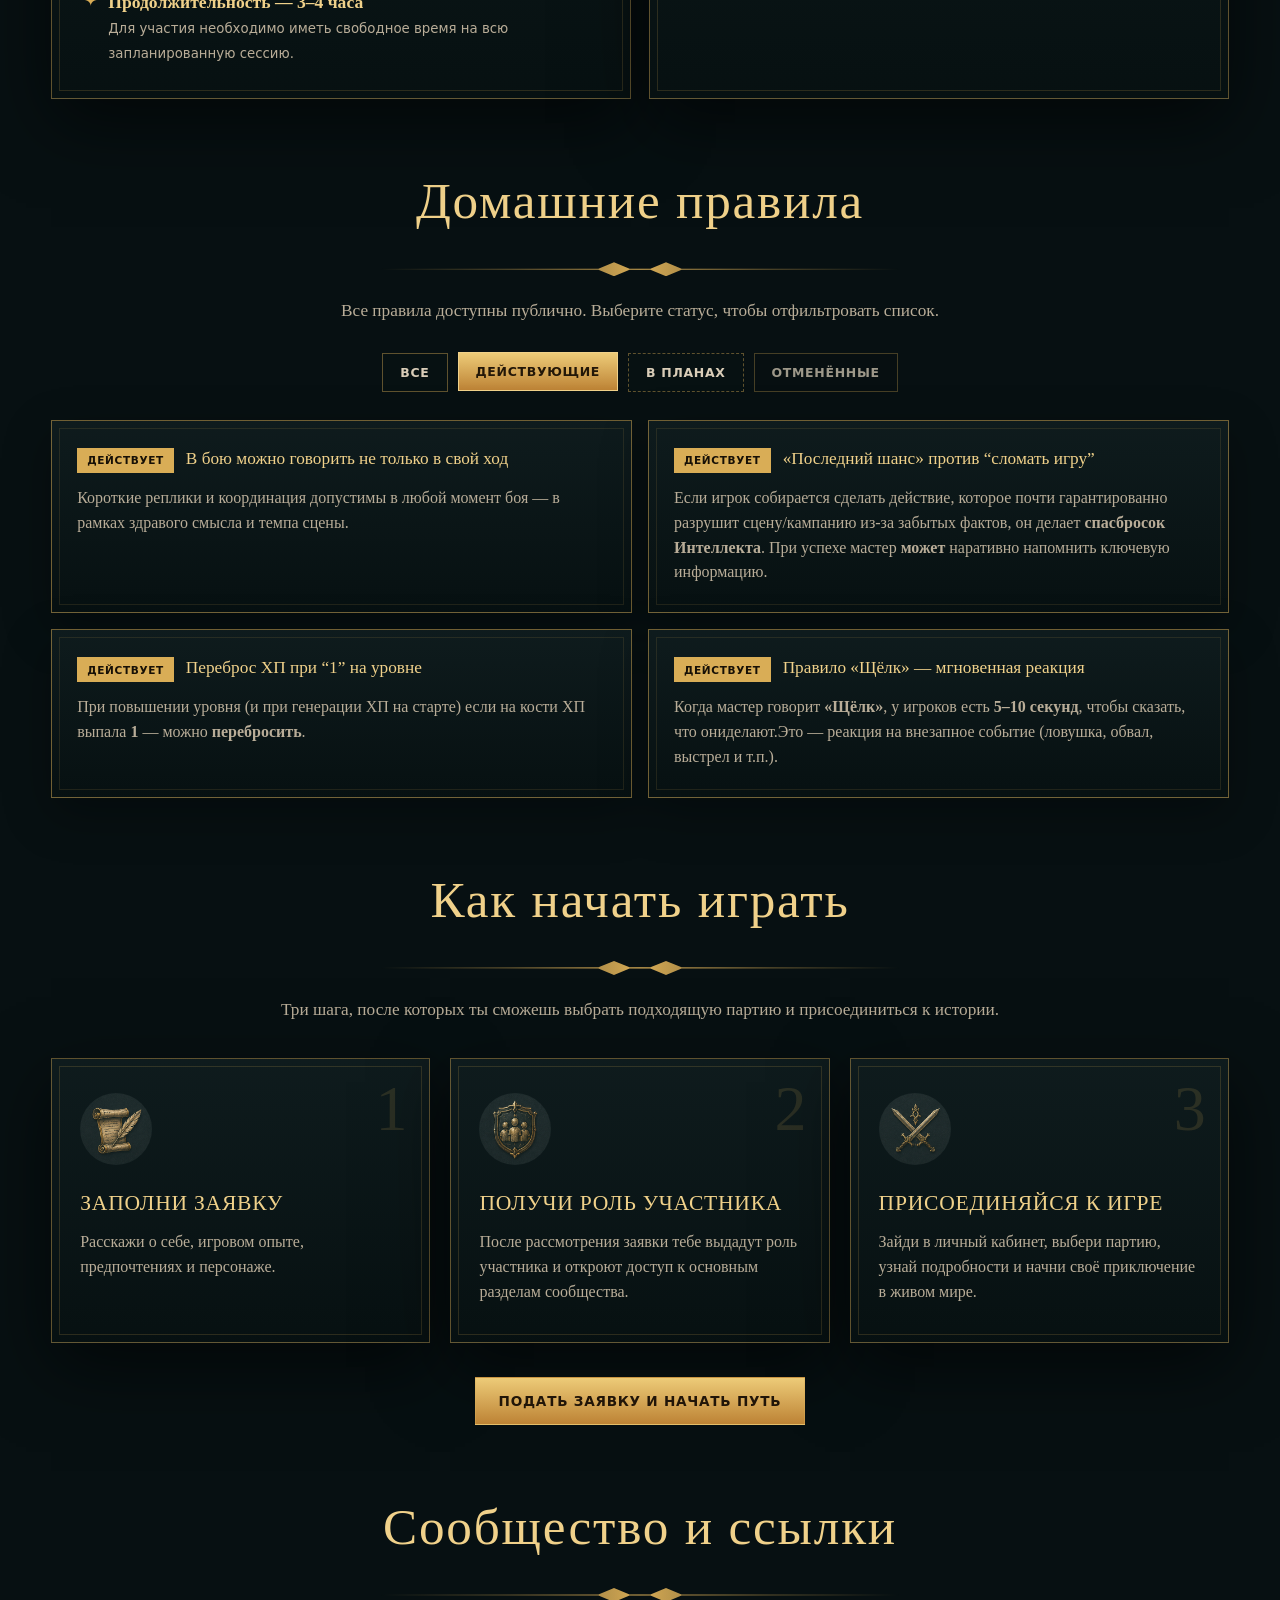
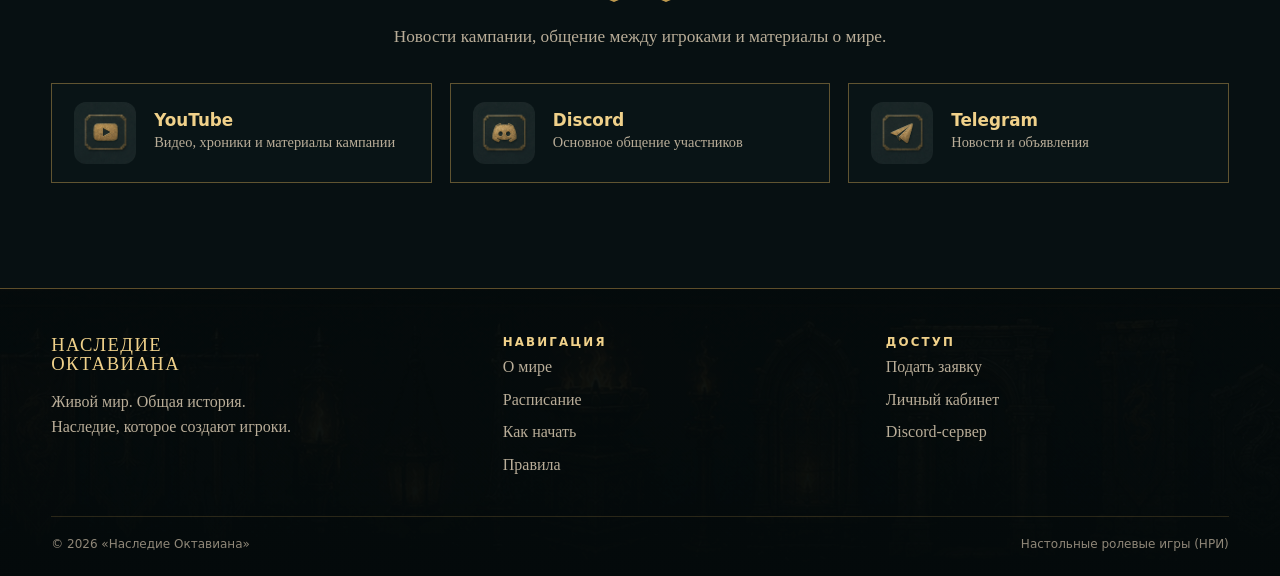
==== commit e187e581: "Fix min" ====
--- a/index.html
+++ b/index.html
@@ -1 +1 @@
-<!doctype html><html lang="ru" tool="https://www.nero.com/eng/webservices/nero-minifyhtml/"><head><meta charset="utf-8"><meta name="viewport" content="width=device-width,initial-scale=1"><meta name="description" content="Наследие Октавиана — живая настольная ролевая кампания,где решения игроков меняют историю мира."><title>Наследие Октавиана — живая настольная ролевая кампания</title><link rel="apple-touch-icon" sizes="180x180" href="./apple-touch-icon.png"><link rel="icon" type="image/png" sizes="32x32" href="./favicon-32x32.png"><link rel="icon" type="image/png" sizes="16x16" href="./favicon-16x16.png"><link rel="manifest" href="./site.webmanifest"><meta name="robots" content="noindex,nofollow,noarchive,nosnippet"><meta name="googlebot" content="noindex,nofollow,noarchive,nosnippet"><link rel="stylesheet" href="./style.min.css?v=1" tool="https://www.toptal.com/developers/cssminifier"></head><body><header class="nav" id="nav"><div class="container nav-inner"><a class="brand" href="#top"><span class="brand-mark">✦</span><span class="brand-name">Наследие<br>Октавиана</span></a><nav class="nav-links" aria-label="Основная навигация"><a href="#world">О мире</a><a href="#schedule">Расписание</a><a href="#rules">Правила</a><a href="#start">Как начать</a><a href="#links">Ссылки</a></nav><a class="button button-secondary" href="https://hub.twentypoundbird.com/lk/octavian-legacy">Личный кабинет</a><button class="menu-button" id="menuButton" aria-label="Открыть меню" aria-expanded="false">☰</button></div></header><main id="top"><section class="hero"><div class="container"><div class="hero-content"><div class="eyebrow">Живая настольная ролевая кампания</div><h1>Наследие<br>Октавиана</h1><p>В давние времена верховный волшебник Октавиан объединил весь мир под своим правлением. Но когда государства получили свободу самостоятельно вершить свою судьбу,созданное им единство начало распадаться. Теперь земли переходят из рук в руки,а государства,кланы и могущественные организации ведут борьбу за богатство и влияние.</p><div class="hero-actions"><a class="button button-primary" href="https://forms.gle/DLSGyZmvq5KvYivA8" target="_blank" rel="noopener">Подать заявку</a><a class="button button-secondary" href="https://hub.twentypoundbird.com/lk/octavian-legacy">Личный кабинет</a></div><div class="hero-note"><span>Онлайн-игры</span><span>Партии по 3–4 часа</span><span>Общий живой мир</span></div></div></div></section><section class="features" id="world"><div class="container"><div class="feature-grid"><article class="feature-card"><img src="assets/icon-heroic.jpg" alt=""><h3>История важнее правил</h3><p>В центре игры — персонажи. История,решения игроков и логика мира важнее буквального следования правилам.</p></article><article class="feature-card"><img src="assets/icon-regions.jpg" alt=""><h3>Разные регионы — разные истории</h3><p>Войны,интриги,чудовища,исследования и мирная жизнь — характер приключений зависит от региона.</p></article><article class="feature-card"><img src="assets/icon-worldtree.jpg" alt=""><h3>Живой общий мир</h3><p>Государства,кланы и организации действуют независимо,а события одной группы могут изменить жизнь других.</p></article><article class="feature-card"><img src="assets/icon-dragon.jpg" alt=""><h3>Подземелья и драконы</h3><p>Исследуй древние подземелья и забытые руины,сражайся с чудовищами,ищи сокровища и встречай настоящих драконов.</p></article><article class="feature-card"><img src="assets/icon-classes.jpg" alt=""><h3>Все расы и классы</h3><p>Свобода создать своего героя. Выбирай любую расу и класс,доступные в выбранной игровой системе.</p></article><article class="feature-card"><img src="assets/icon-castle.jpg" alt=""><h3>Создай своё наследие</h3><p>Основывай поселения,гильдии,государства,торговые дома или преступные империи.</p></article></div></div></section><section class="section" id="schedule"><div class="container"><h2>Игры и кампания</h2><div class="ornament"></div><div class="info-grid"><article class="panel schedule"><div class="panel-title"><img src="assets/icon-calendar.jpg" alt=""><h3>Расписание</h3></div><ul class="info-list"><li class="schedule-slot" data-days="1,2,3,4" data-start="16:15" data-end="20:45"><strong class="schedule-time"><span class="schedule-days">Пн–Чт</span><span class="schedule-separator" aria-hidden="true">—</span><span class="schedule-hours">16:15–20:45</span></strong><small>Начало согласуется с участниками. Сессия планируется так,чтобы завершиться в пределах указанного времени.</small><small class="schedule-source">Используется ваш часовой пояс. Исходное время:Пн–Чт,16:15–20:45 · Белград</small></li><li class="schedule-slot" data-days="5,6" data-start="16:30" data-end="21:30"><strong class="schedule-time"><span class="schedule-days">Пт–Сб</span><span class="schedule-separator" aria-hidden="true">—</span><span class="schedule-hours">16:30–21:30</span></strong><small>Точное время начала согласуется для выбранной партии.</small><small class="schedule-source">Используется ваш часовой пояс. Исходное время:Пт–Сб,16:30–21:30 · Белград</small></li><li><strong>Продолжительность — 3–4 часа</strong><small>Для участия необходимо иметь свободное время на всю запланированную сессию.</small></li></ul></article><article class="panel"><div class="panel-title"><img src="assets/icon-worldtree.jpg" alt=""><h3>О кампании</h3></div><ul class="info-list"><li>Несколько групп могут играть в одном мире по независимым сюжетным линиям.</li><li>Персонажи могут переходить между группами,сохраняя свою историю.</li><li>Место начала и цели приключения согласуются с мастером.</li><li>Направление игры подстраивается под интересы участников.</li><li>Последствия приключений сохраняются в общем мире.</li></ul></article></div></div></section><section class="section rules-section" id="rules"><div class="container"><h2>Домашние правила</h2><div class="ornament"></div><p class="section-lead">Все правила доступны публично. Выберите статус,чтобы отфильтровать список.</p><div class="rules-toolbar" aria-label="Фильтр домашних правил"><button class="rule-filter" type="button" data-filter="all" aria-pressed="false">Все</button><button class="rule-filter active-filter is-selected" type="button" data-filter="is-active" aria-pressed="true">Действующие</button><button class="rule-filter future-filter" type="button" data-filter="is-future" aria-pressed="false">В планах</button><button class="rule-filter canceled-filter" type="button" data-filter="is-canceled" aria-pressed="false">Отменённые</button></div><div class="rules-shell"><ol aria-label="Список домашних правил" class="rules"><li class="rule is-active"><div class="rule-head"><span class="rule-badge is-active">Действует</span><span class="rule-title">В бою можно говорить не только в свой ход</span></div><p class="rule-text">Короткие реплики и координация допустимы в любой момент боя — в рамках здравого смысла и темпа сцены.</p></li><li class="rule is-active"><div class="rule-head"><span class="rule-badge is-active">Действует</span><span class="rule-title">«Последний шанс» против “сломать игру”</span></div><p class="rule-text">Если игрок собирается сделать действие,которое почти гарантированно разрушит сцену/кампанию из-за забытых фактов,он делает<b>спасбросок Интеллекта</b>. При успехе мастер<b>может</b>наративно напомнить ключевую информацию.</p></li><li class="rule is-active"><div class="rule-head"><span class="rule-badge is-active">Действует</span><span class="rule-title">Переброс ХП при “1” на уровне</span></div><p class="rule-text">При повышении уровня (и при генерации ХП на старте) если на кости ХП выпала<b>1</b>— можно<b>перебросить</b>.</p></li><li class="rule is-active"><div class="rule-head"><span class="rule-badge is-active">Действует</span><span class="rule-title">Правило «Щёлк» — мгновенная реакция</span></div><p class="rule-text">Когда мастер говорит<b>«Щёлк»</b>,у игроков есть<b>5–10 секунд</b>,чтобы сказать,что ониделают.Это — реакция на внезапное событие (ловушка,обвал,выстрел и т.п.).</p></li><li class="rule is-future is-hidden"><div class="rule-head"><span class="rule-badge is-future">В планах</span><span class="rule-title">Долгий отдых:«три ночи подряд»</span></div><p class="rule-text">При попытке уснуть на<b>длительном отдыхе</b>каждый персонаж бросает<b>1d4</b>.Если у тебя выпало<b>три ночи подряд 1</b>— получаешь<b>1 уровень истощения</b>.Если<b>три ночи подряд 4</b>— получаешь<b>вдохновение</b>.</p></li><li class="rule is-future is-hidden"><div class="rule-head"><span class="rule-badge is-future">В планах</span><span class="rule-title">Инициатива “критует”</span></div><p class="rule-text">Если на инициативе<b>20</b>— первый ход совершаешь<b>с преимуществом</b>.Если<b>1</b>— с<b>помехой</b>. Порядок ходов считается как обычно.</p></li><li class="rule is-future is-hidden"><div class="rule-head"><span class="rule-badge is-future">В планах</span><span class="rule-title">«3 секунды» на заявку в свой ход</span></div><p class="rule-text">Если игрок быстро формулирует действие (буквально за пару секунд) — получает<b>+1 к броскам атаки</b>и<b>+1 к СЛ спасбросков</b>от своих заклинаний до конца хода.</p></li><li class="rule is-future is-hidden"><div class="rule-head"><span class="rule-badge is-future">В планах</span><span class="rule-title">Зелья как бонусное действие (варианты)</span></div><p class="rule-text">Варианты на выбор кампанией:<b>(1)</b>пить зелье бонусным действием;<b>(2)</b>если пьёшь зелье полным действием — получаешь<b>максимальный эффект</b>(безбросков);<b>(3)</b>“поясная сумка”:бонусным действием можно пить только<b>экипированные</b>зелья.</p></li><li class="rule is-future is-hidden"><div class="rule-head"><span class="rule-badge is-future">В планах</span><span class="rule-title">Фланкирование:-2 к КД окружённому</span></div><p class="rule-text">Окружённый противник получает<b>-2 к КД</b>,но это не работает,если у него<b>Пассивная внимательность 18+</b>или есть “особое зрение” (эхолокация и т.п.).</p></li><li class="rule is-future is-hidden"><div class="rule-head"><span class="rule-badge is-future">В планах</span><span class="rule-title">Скользящий удар</span></div><p class="rule-text">Если итог попадания<b>ровно равен КД</b>цели — урон делится на<b>2</b>(округление вниз).</p></li><li class="rule is-future is-hidden"><div class="rule-head"><span class="rule-badge is-future">В планах</span><span class="rule-title">Падение до 0 ХП=истощение</span></div><p class="rule-text">Каждый раз,когда персонаж падает до<b>0 ХП</b>и затем поднимается союзником (не воскрешение),он получает<b>1 уровень истощения</b>.</p></li><li class="rule is-future is-hidden"><div class="rule-head"><span class="rule-badge is-future">В планах</span><span class="rule-title">Спасброски от смерти — в закрытую мастером</span></div><p class="rule-text">Броски “смертельных спасов” делает мастер<b>скрытно</b>. Результат известен только по итогу:выжил персонаж или умер. Это усиливает напряжение и цену решений.</p></li><li class="rule is-future is-hidden"><div class="rule-head"><span class="rule-badge is-future">В планах</span><span class="rule-title">Кости напряжённости (d6 в чашу)</span></div><p class="rule-text">Если в сцене есть табу/опасное действие и кто-то его совершает — он кладёт в “чашу”<b>d6</b>.Когда чаша переполняется — срабатывает негативный эффект (обвал,урон,подкрепление врагов ит.д.).</p></li><li class="rule is-future is-hidden"><div class="rule-head"><span class="rule-badge is-future">В планах</span><span class="rule-title">Интеллект помогает учиться</span></div><p class="rule-text">Модификатор<b>Интеллекта</b>определяет,сколько “единиц обучения” можно вложить в языки,инструменты и навыки (например,<b>+3</b>даёт<b>3</b>пункта обучения).</p></li><li class="rule is-future is-hidden"><div class="rule-head"><span class="rule-badge is-future">В планах</span><span class="rule-title">Воскрешения требуют условий</span></div><p class="rule-text">Воскрешение не работает “по умолчанию”:нужны специальные условия(ритуал,редкие компоненты,заранее подготовленные “якоря” вроде крестражей и т.п.).</p></li><li class="rule is-future is-hidden"><div class="rule-head"><span class="rule-badge is-future">В планах</span><span class="rule-title">Вдохновение как колода карт</span></div><p class="rule-text">Вместо обычного вдохновения используется колода одноразовых эффектов(доп. действие,узнать уязвимость,подсмотреть ХП и т.п.).</p></li><li class="rule is-future is-hidden"><div class="rule-head"><span class="rule-badge is-future">В планах</span><span class="rule-title">Критический удар:максимум ×2 (варианты)</span></div><p class="rule-text">Варианты:<b>(1)</b>крит наносит<b>максимальный урон ×2</b>;<b>(2)</b>вместо удвоения урона можно выбрать<b>рану</b>с последствиями(например,попадание в ногу снижает скорость).</p></li><li class="rule is-future is-hidden"><div class="rule-head"><span class="rule-badge is-future">В планах</span><span class="rule-title">Запугивание через Силу</span></div><p class="rule-text">Можно использовать<b>Силу</b>для запугивания,если это логично в сцене и наративно обосновано.</p></li><li class="rule is-future is-hidden"><div class="rule-head"><span class="rule-badge is-future">В планах</span><span class="rule-title">«Помощь» вне боя — только при релевантных умениях</span></div><p class="rule-text">Помогать можно лишь тем,кто действительно способен помочь.Пример:хилый маг не усилит “поднять валун” лучше,чем огр — нужен другой подход или этоневозможно.</p></li><li class="rule is-future is-hidden"><div class="rule-head"><span class="rule-badge is-future">В планах</span><span class="rule-title">Игрок на время получает власть над повествованием</span></div><p class="rule-text">Иногда мастер может позволить игроку добавить деталь мира/сцены.Если заявка слишком безумная — мастер отклоняет,либо это “бред/иллюзия”,и персонаж получаетдебаф.</p></li><li class="rule is-future is-hidden"><div class="rule-head"><span class="rule-badge is-future">В планах</span><span class="rule-title">Очки сюжета</span></div><p class="rule-text">Со временем мастер может выдавать<b>очки сюжета</b>.Потратив их,игрок может заявить значимое изменение мира/создание элемента сюжета —на короткое время становясь “DM”.</p></li><li class="rule is-future is-hidden"><div class="rule-head"><span class="rule-badge is-future">В планах</span><span class="rule-title">Совместные действия при совпадении инициативы</span></div><p class="rule-text">Если у двух или более персонажей совпадает инициатива,они могут объявить<b>совместное действие</b>. Эффект и бонусы определяются мастером исходя из логики сцены.</p></li><li class="rule is-future is-hidden"><div class="rule-head"><span class="rule-badge is-future">В планах</span><span class="rule-title">Заклинания без компонентов</span></div><p class="rule-text">Варианты использования:<b>(1)</b>заклинания не требуют материальных компонентов;<b>(2)</b>вместо стандартных компонентов используется<b>единый набор компонентов мага</b>.</p></li><li class="rule is-future is-hidden"><div class="rule-head"><span class="rule-badge is-future">В планах</span><span class="rule-title">Вес и переносимый инвентарь</span></div><p class="rule-text">Используется один из вариантов:<b>(1)</b>вес не отслеживается вовсе;<b>(2)</b>упрощённый инвентарь — предметы делятся на<i>лёгкие,средние и тяжёлые</i>,либо учитываются только громоздкие вещи.</p></li><li class="rule is-future is-hidden"><div class="rule-head"><span class="rule-badge is-future">В планах</span><span class="rule-title">Атака второй рукой любым оружием</span></div><p class="rule-text">Любое оружие можно использовать для атаки бонусным действием второй рукой,даже если оно не имеет свойства<b>лёгкое</b>,однако данная атака совершается<b>с помехой</b>.</p></li><li class="rule is-future is-hidden"><div class="rule-head"><span class="rule-badge is-future">В планах</span><span class="rule-title">Огромный урон:шок и травмы</span></div><p class="rule-text">При получении<b>чрезвычайно большого урона</b>(например,70% от максимального ХП за один раз)существо получает негативный эффект —<b>шок</b>.Альтернативный вариант — получение<b>длительной травмы</b>.</p></li><li class="rule is-future is-hidden"><div class="rule-head"><span class="rule-badge is-future">В планах</span><span class="rule-title">Навыки могут критовать</span></div><p class="rule-text">Проверки навыков могут иметь критический успех или провал.Эффект крита определяется мастером и выходит за рамки обычного бонуса к броску.</p></li><li class="rule is-future is-hidden"><div class="rule-head"><span class="rule-badge is-future">В планах</span><span class="rule-title">Прокачка оружия</span></div><p class="rule-text">Оружие может развиваться вместе с персонажем:получать улучшения,модификации или уникальные свойствав результате использования,сюжетных событий или особых ритуалов. Используется,в основном,длянаратива - например,у игрока есть фамильный меч,который придётся обменять на более сильный поурону. С механикой улучшения оружения игроку не придётся делать такой выбор,ведь он сможетулучшить своё оружие позже.</p></li><li class="rule is-future is-hidden"><div class="rule-head"><span class="rule-badge is-future">В планах</span><span class="rule-title">Отыгрыш архетипов и повышение уровня</span></div><p class="rule-text">Повышение уровня и выбор архетипа должны быть<b>наративно обоснованы</b>и отыграны в мире.Мастер может потребовать сцену,обучение или событие для подтверждения роста персонажа.</p></li><li class="rule is-canceled is-hidden"><div class="rule-head"><span class="rule-badge is-canceled">Отменено</span><span class="rule-title">Отменённый пример</span></div><p class="rule-text">Этот пункт — демонстрация визуального статуса “отменено”.У правила может быть причина/заметка.</p></li></ol></div></section><section class="section" id="start"><div class="container"><h2>Как начать играть</h2><div class="ornament"></div><p class="section-lead">Три шага,после которых ты сможешь выбрать подходящую партию и присоединиться к истории.</p><div class="steps" style="margin-top:34px"><article class="step"><span class="step-number">1</span><img src="assets/icon-application.jpg" alt=""><h3>Заполни заявку</h3><p>Расскажи о себе,игровом опыте,предпочтениях и персонаже.</p></article><article class="step"><span class="step-number">2</span><img src="assets/icon-member.jpg" alt=""><h3>Получи роль участника</h3><p>После рассмотрения заявки тебе выдадут роль участника и откроют доступ к основным разделам сообщества.</p></article><article class="step"><span class="step-number">3</span><img src="assets/icon-swords.jpg" alt=""><h3>Присоединяйся к игре</h3><p>Зайди в личный кабинет,выбери партию,узнай подробности и начни своё приключение в живом мире.</p></article></div><div class="cta"><a class="button button-primary" href="https://forms.gle/DLSGyZmvq5KvYivA8" target="_blank" rel="noopener">Подать заявку и начать путь</a></div></div></section><section class="section" id="links"><div class="container"><h2>Сообщество и ссылки</h2><div class="ornament"></div><p class="section-lead">Новости кампании,общение между игроками и материалы о мире.</p><div class="socials"><a class="social" href="https://www.youtube.com/@octavianlegacy" target="_blank" rel="noopener"><img src="assets/icon-youtube.jpg" alt=""><div><b>YouTube</b><span>Видео,хроники и материалы кампании</span></div></a><a class="social" href="https://discord.gg/Hvka4M8APX" target="_blank" rel="noopener"><img src="assets/icon-discord.jpg" alt=""><div><b>Discord</b><span>Основное общение участников</span></div></a><a class="social" href="https://t.me/octavianlegacy" target="_blank" rel="noopener"><img src="assets/icon-telegram.jpg" alt=""><div><b>Telegram</b><span>Новости и объявления</span></div></a></div></div></section></main><footer><div class="container"><div class="footer-grid"><div><div class="brand-name">Наследие<br>Октавиана</div><p>Живой мир. Общая история.<br>Наследие,которое создают игроки.</p></div><div><div class="eyebrow">Навигация</div><div class="footer-links"><a href="#world">О мире</a><a href="#schedule">Расписание</a><a href="#start">Как начать</a><a href="#rules">Правила</a></div></div><div><div class="eyebrow">Доступ</div><div class="footer-links"><a href="https://forms.gle/DLSGyZmvq5KvYivA8" target="_blank" rel="noopener">Подать заявку</a><a href="https://hub.twentypoundbird.com/lk/octavian-legacy">Личный кабинет</a><a href="https://discord.gg/Hvka4M8APX" target="_blank" rel="noopener">Discord-сервер</a></div></div></div><div class="copyright"><span>© 2026 «Наследие Октавиана»</span><span>Настольные ролевые игры (НРИ)</span></div></div><script src="./fn.min.js" tool="https://www.toptal.com/developers/javascript-minifier"></script></footer></body></html>+<!doctype html><html lang="ru" tool="https://letteros.com/shorthtml/"><head><meta charset="utf-8"><meta name="viewport" content="width=device-width, initial-scale=1"><meta name="description" content="Наследие Октавиана — живая настольная ролевая кампания, где решения игроков меняют историю мира."><title>Наследие Октавиана — живая настольная ролевая кампания</title><link rel="apple-touch-icon" sizes="180x180" href="./apple-touch-icon.png"><link rel="icon" type="image/png" sizes="32x32" href="./favicon-32x32.png"><link rel="icon" type="image/png" sizes="16x16" href="./favicon-16x16.png"><link rel="manifest" href="./site.webmanifest"><meta name="robots" content="noindex, nofollow, noarchive, nosnippet"><meta name="googlebot" content="noindex, nofollow, noarchive, nosnippet"><link rel="stylesheet" href="./style.min.css?v=1" tool="https://www.toptal.com/developers/cssminifier"></head><body><header class="nav" id="nav"><div class="container nav-inner"><a class="brand" href="#top"><span class="brand-mark">✦</span><span class="brand-name">Наследие<br>Октавиана</span></a><nav class="nav-links" aria-label="Основная навигация"><a href="#world">О мире</a><a href="#schedule">Расписание</a><a href="#rules">Правила</a><a href="#start">Как начать</a><a href="#links">Ссылки</a></nav><a class="button button-secondary" href="https://hub.twentypoundbird.com/lk/octavian-legacy">Личный кабинет</a><button class="menu-button button" id="menuButton" aria-label="Открыть меню" aria-expanded="false">☰</button></div></header><main id="top"><section class="hero"><div class="container"><div class="hero-content"><div class="eyebrow">Живая настольная ролевая кампания</div><h1>Наследие<br>Октавиана</h1><p>В давние времена верховный волшебник Октавиан объединил весь мир под своим правлением. Но когда государства получили свободу самостоятельно вершить свою судьбу, созданное им единство начало распадаться. Теперь земли переходят из рук в руки, а государства, кланы и могущественные организации ведут борьбу за богатство и влияние.</p><div class="hero-actions"><a class="button button-primary" href="https://forms.gle/DLSGyZmvq5KvYivA8" target="_blank" rel="noopener">Подать заявку</a><a class="button button-secondary" href="https://hub.twentypoundbird.com/lk/octavian-legacy">Личный кабинет</a></div><div class="hero-note"><span>Онлайн-игры</span><span>Партии по 3–4 часа</span><span>Общий живой мир</span></div></div></div></section><section class="features" id="world"><div class="container"><div class="feature-grid"><article class="feature-card"><img src="assets/icon-heroic.jpg" alt=""><h3>История важнее правил</h3><p>В центре игры — персонажи. История, решения игроков и логика мира важнее буквального следования правилам.</p></article><article class="feature-card"><img src="assets/icon-regions.jpg" alt=""><h3>Разные регионы — разные истории</h3><p>Войны, интриги, чудовища, исследования и мирная жизнь — характер приключений зависит от региона.</p></article><article class="feature-card"><img src="assets/icon-worldtree.jpg" alt=""><h3>Живой общий мир</h3><p>Государства, кланы и организации действуют независимо, а события одной группы могут изменить жизнь других.</p></article><article class="feature-card"><img src="assets/icon-dragon.jpg" alt=""><h3>Подземелья и драконы</h3><p>Исследуй древние подземелья и забытые руины, сражайся с чудовищами, ищи сокровища и встречай настоящих драконов.</p></article><article class="feature-card"><img src="assets/icon-classes.jpg" alt=""><h3>Все расы и классы</h3><p>Свобода создать своего героя. Выбирай любую расу и класс, доступные в выбранной игровой системе.</p></article><article class="feature-card"><img src="assets/icon-castle.jpg" alt=""><h3>Создай своё наследие</h3><p>Основывай поселения, гильдии, государства, торговые дома или преступные империи.</p></article></div></div></section><section class="section" id="schedule"><div class="container"><h2>Игры и кампания</h2><div class="ornament"></div><div class="info-grid"><article class="panel schedule"><div class="panel-title"><img src="assets/icon-calendar.jpg" alt=""><h3>Расписание</h3></div><ul class="info-list"><li class="schedule-slot" data-days="1,2,3,4" data-start="16:15" data-end="20:45"><strong class="schedule-time"><span class="schedule-days">Пн–Чт</span><span class="schedule-separator" aria-hidden="true">—</span><span class="schedule-hours">16:15–20:45</span></strong><small>Начало согласуется с участниками. Сессия планируется так, чтобы завершиться в пределах указанного времени.</small><small class="schedule-source">Используется ваш часовой пояс. Исходное время: Пн–Чт, 16:15–20:45 · Белград</small></li><li class="schedule-slot" data-days="5,6" data-start="16:30" data-end="21:30"><strong class="schedule-time"><span class="schedule-days">Пт–Сб</span><span class="schedule-separator" aria-hidden="true">—</span><span class="schedule-hours">16:30–21:30</span></strong><small>Точное время начала согласуется для выбранной партии.</small><small class="schedule-source">Используется ваш часовой пояс. Исходное время: Пт–Сб, 16:30–21:30 · Белград</small></li><li><strong>Продолжительность — 3–4 часа</strong><small>Для участия необходимо иметь свободное время на всю запланированную сессию.</small></li></ul></article><article class="panel"><div class="panel-title"><img src="assets/icon-worldtree.jpg" alt=""><h3>О кампании</h3></div><ul class="info-list"><li>Несколько групп могут играть в одном мире по независимым сюжетным линиям.</li><li>Персонажи могут переходить между группами, сохраняя свою историю.</li><li>Место начала и цели приключения согласуются с мастером.</li><li>Направление игры подстраивается под интересы участников.</li><li>Последствия приключений сохраняются в общем мире.</li></ul></article></div></div></section><section class="section rules-section" id="rules"><div class="container"><h2>Домашние правила</h2><div class="ornament"></div><p class="section-lead">Все правила доступны публично. Выберите статус, чтобы отфильтровать список.</p><div class="rules-toolbar" aria-label="Фильтр домашних правил"><button class="rule-filter" type="button" data-filter="all" aria-pressed="false">Все</button><button class="rule-filter active-filter is-selected" type="button" data-filter="is-active" aria-pressed="true">Действующие</button><button class="rule-filter future-filter" type="button" data-filter="is-future" aria-pressed="false">В планах</button><button class="rule-filter canceled-filter" type="button" data-filter="is-canceled" aria-pressed="false">Отменённые</button></div><div class="rules-shell"><ol aria-label="Список домашних правил" class="rules"><li class="rule is-active"><div class="rule-head"><span class="rule-badge is-active">Действует</span><span class="rule-title">В бою можно говорить не только в свой ход</span></div><p class="rule-text">Короткие реплики и координация допустимы в любой момент боя — в рамках здравого смысла и темпа сцены.</p></li><li class="rule is-active"><div class="rule-head"><span class="rule-badge is-active">Действует</span><span class="rule-title">«Последний шанс» против “сломать игру”</span></div><p class="rule-text">Если игрок собирается сделать действие, которое почти гарантированно разрушит сцену/кампанию из-за забытых фактов, он делает <b>спасбросок Интеллекта</b>. При успехе мастер <b>может</b> наративно напомнить ключевую информацию.</p></li><li class="rule is-active"><div class="rule-head"><span class="rule-badge is-active">Действует</span><span class="rule-title">Переброс ХП при “1” на уровне</span></div><p class="rule-text">При повышении уровня (и при генерации ХП на старте) если на кости ХП выпала <b>1</b> — можно <b>перебросить</b>.</p></li><li class="rule is-active"><div class="rule-head"><span class="rule-badge is-active">Действует</span><span class="rule-title">Правило «Щёлк» — мгновенная реакция</span></div><p class="rule-text">Когда мастер говорит <b>«Щёлк»</b>, у игроков есть <b>5–10 секунд</b>, чтобы сказать, что ониделают.Это — реакция на внезапное событие (ловушка, обвал, выстрел и т.п.).</p></li><li class="rule is-future is-hidden"><div class="rule-head"><span class="rule-badge is-future">В планах</span><span class="rule-title">Долгий отдых: «три ночи подряд»</span></div><p class="rule-text">При попытке уснуть на <b>длительном отдыхе</b> каждый персонаж бросает <b>1d4</b>.Если у тебя выпало <b>три ночи подряд 1</b> — получаешь <b>1 уровень истощения</b>.Если <b>три ночи подряд 4</b> — получаешь <b>вдохновение</b>.</p></li><li class="rule is-future is-hidden"><div class="rule-head"><span class="rule-badge is-future">В планах</span><span class="rule-title">Инициатива “критует”</span></div><p class="rule-text">Если на инициативе <b>20</b> — первый ход совершаешь <b>с преимуществом</b>.Если <b>1</b> — с <b>помехой</b>. Порядок ходов считается как обычно.</p></li><li class="rule is-future is-hidden"><div class="rule-head"><span class="rule-badge is-future">В планах</span><span class="rule-title">«3 секунды» на заявку в свой ход</span></div><p class="rule-text">Если игрок быстро формулирует действие (буквально за пару секунд) — получает<b>+1 к броскам атаки</b> и <b>+1 к СЛ спасбросков</b> от своих заклинаний до конца хода.</p></li><li class="rule is-future is-hidden"><div class="rule-head"><span class="rule-badge is-future">В планах</span><span class="rule-title">Зелья как бонусное действие (варианты)</span></div><p class="rule-text">Варианты на выбор кампанией:<b>(1)</b> пить зелье бонусным действием;<b>(2)</b> если пьёшь зелье полным действием — получаешь <b>максимальный эффект</b> (безбросков);<b>(3)</b> “поясная сумка”: бонусным действием можно пить только <b>экипированные</b> зелья.</p></li><li class="rule is-future is-hidden"><div class="rule-head"><span class="rule-badge is-future">В планах</span><span class="rule-title">Фланкирование: -2 к КД окружённому</span></div><p class="rule-text">Окружённый противник получает <b>-2 к КД</b>, но это не работает, если у него<b>Пассивная внимательность 18+</b> или есть “особое зрение” (эхолокация и т.п.).</p></li><li class="rule is-future is-hidden"><div class="rule-head"><span class="rule-badge is-future">В планах</span><span class="rule-title">Скользящий удар</span></div><p class="rule-text">Если итог попадания <b>ровно равен КД</b> цели — урон делится на <b>2</b> (округление вниз).</p></li><li class="rule is-future is-hidden"><div class="rule-head"><span class="rule-badge is-future">В планах</span><span class="rule-title">Падение до 0 ХП = истощение</span></div><p class="rule-text">Каждый раз, когда персонаж падает до <b>0 ХП</b> и затем поднимается союзником (не воскрешение),он получает <b>1 уровень истощения</b>.</p></li><li class="rule is-future is-hidden"><div class="rule-head"><span class="rule-badge is-future">В планах</span><span class="rule-title">Спасброски от смерти — в закрытую мастером</span></div><p class="rule-text">Броски “смертельных спасов” делает мастер <b>скрытно</b>. Результат известен только по итогу:выжил персонаж или умер. Это усиливает напряжение и цену решений.</p></li><li class="rule is-future is-hidden"><div class="rule-head"><span class="rule-badge is-future">В планах</span><span class="rule-title">Кости напряжённости (d6 в чашу)</span></div><p class="rule-text">Если в сцене есть табу/опасное действие и кто-то его совершает — он кладёт в “чашу” <b>d6</b>.Когда чаша переполняется — срабатывает негативный эффект (обвал, урон, подкрепление врагов ит.д.).</p></li><li class="rule is-future is-hidden"><div class="rule-head"><span class="rule-badge is-future">В планах</span><span class="rule-title">Интеллект помогает учиться</span></div><p class="rule-text">Модификатор <b>Интеллекта</b> определяет, сколько “единиц обучения” можно вложить в языки,инструменты и навыки (например, <b>+3</b> даёт <b>3</b> пункта обучения).</p></li><li class="rule is-future is-hidden"><div class="rule-head"><span class="rule-badge is-future">В планах</span><span class="rule-title">Воскрешения требуют условий</span></div><p class="rule-text">Воскрешение не работает “по умолчанию”: нужны специальные условия(ритуал, редкие компоненты, заранее подготовленные “якоря” вроде крестражей и т.п.).</p></li><li class="rule is-future is-hidden"><div class="rule-head"><span class="rule-badge is-future">В планах</span><span class="rule-title">Вдохновение как колода карт</span></div><p class="rule-text">Вместо обычного вдохновения используется колода одноразовых эффектов(доп. действие, узнать уязвимость, подсмотреть ХП и т.п.).</p></li><li class="rule is-future is-hidden"><div class="rule-head"><span class="rule-badge is-future">В планах</span><span class="rule-title">Критический удар: максимум ×2 (варианты)</span></div><p class="rule-text">Варианты: <b>(1)</b> крит наносит <b>максимальный урон ×2</b>;<b>(2)</b> вместо удвоения урона можно выбрать <b>рану</b> с последствиями(например, попадание в ногу снижает скорость).</p></li><li class="rule is-future is-hidden"><div class="rule-head"><span class="rule-badge is-future">В планах</span><span class="rule-title">Запугивание через Силу</span></div><p class="rule-text">Можно использовать <b>Силу</b> для запугивания, если это логично в сцене и наративно обосновано.</p></li><li class="rule is-future is-hidden"><div class="rule-head"><span class="rule-badge is-future">В планах</span><span class="rule-title">«Помощь» вне боя — только при релевантных умениях</span></div><p class="rule-text">Помогать можно лишь тем, кто действительно способен помочь.Пример: хилый маг не усилит “поднять валун” лучше, чем огр — нужен другой подход или этоневозможно.</p></li><li class="rule is-future is-hidden"><div class="rule-head"><span class="rule-badge is-future">В планах</span><span class="rule-title">Игрок на время получает власть над повествованием</span></div><p class="rule-text">Иногда мастер может позволить игроку добавить деталь мира/сцены.Если заявка слишком безумная — мастер отклоняет, либо это “бред/иллюзия”, и персонаж получаетдебаф.</p></li><li class="rule is-future is-hidden"><div class="rule-head"><span class="rule-badge is-future">В планах</span><span class="rule-title">Очки сюжета</span></div><p class="rule-text">Со временем мастер может выдавать <b>очки сюжета</b>.Потратив их, игрок может заявить значимое изменение мира/создание элемента сюжета —на короткое время становясь “DM”.</p></li><li class="rule is-future is-hidden"><div class="rule-head"><span class="rule-badge is-future">В планах</span><span class="rule-title">Совместные действия при совпадении инициативы</span></div><p class="rule-text">Если у двух или более персонажей совпадает инициатива, они могут объявить<b>совместное действие</b>. Эффект и бонусы определяются мастером исходя из логики сцены.</p></li><li class="rule is-future is-hidden"><div class="rule-head"><span class="rule-badge is-future">В планах</span><span class="rule-title">Заклинания без компонентов</span></div><p class="rule-text">Варианты использования:<b>(1)</b> заклинания не требуют материальных компонентов;<b>(2)</b> вместо стандартных компонентов используется <b>единый набор компонентов мага</b>.</p></li><li class="rule is-future is-hidden"><div class="rule-head"><span class="rule-badge is-future">В планах</span><span class="rule-title">Вес и переносимый инвентарь</span></div><p class="rule-text">Используется один из вариантов:<b>(1)</b> вес не отслеживается вовсе;<b>(2)</b> упрощённый инвентарь — предметы делятся на<i>лёгкие, средние и тяжёлые</i>, либо учитываются только громоздкие вещи.</p></li><li class="rule is-future is-hidden"><div class="rule-head"><span class="rule-badge is-future">В планах</span><span class="rule-title">Атака второй рукой любым оружием</span></div><p class="rule-text">Любое оружие можно использовать для атаки бонусным действием второй рукой,даже если оно не имеет свойства <b>лёгкое</b>, однако данная атака совершается <b>с помехой</b>.</p></li><li class="rule is-future is-hidden"><div class="rule-head"><span class="rule-badge is-future">В планах</span><span class="rule-title">Огромный урон: шок и травмы</span></div><p class="rule-text">При получении <b>чрезвычайно большого урона</b> (например, 70% от максимального ХП за один раз)существо получает негативный эффект — <b>шок</b>.Альтернативный вариант — получение <b>длительной травмы</b>.</p></li><li class="rule is-future is-hidden"><div class="rule-head"><span class="rule-badge is-future">В планах</span><span class="rule-title">Навыки могут критовать</span></div><p class="rule-text">Проверки навыков могут иметь критический успех или провал.Эффект крита определяется мастером и выходит за рамки обычного бонуса к броску.</p></li><li class="rule is-future is-hidden"><div class="rule-head"><span class="rule-badge is-future">В планах</span><span class="rule-title">Прокачка оружия</span></div><p class="rule-text">Оружие может развиваться вместе с персонажем:получать улучшения, модификации или уникальные свойствав результате использования, сюжетных событий или особых ритуалов. Используется, в основном, длянаратива - например, у игрока есть фамильный меч, который придётся обменять на более сильный поурону. С механикой улучшения оружения игроку не придётся делать такой выбор, ведь он сможетулучшить своё оружие позже.</p></li><li class="rule is-future is-hidden"><div class="rule-head"><span class="rule-badge is-future">В планах</span><span class="rule-title">Отыгрыш архетипов и повышение уровня</span></div><p class="rule-text">Повышение уровня и выбор архетипа должны быть<b>наративно обоснованы</b> и отыграны в мире.Мастер может потребовать сцену, обучение или событие для подтверждения роста персонажа.</p></li><li class="rule is-canceled is-hidden"><div class="rule-head"><span class="rule-badge is-canceled">Отменено</span><span class="rule-title">Отменённый пример</span></div><p class="rule-text">Этот пункт — демонстрация визуального статуса “отменено”.У правила может быть причина/заметка.</p></li></ol></div></section><section class="section" id="start"><div class="container"><h2>Как начать играть</h2><div class="ornament"></div><p class="section-lead">Три шага, после которых ты сможешь выбрать подходящую партию и присоединиться к истории.</p><div class="steps" style="margin-top:34px"><article class="step"><span class="step-number">1</span><img src="assets/icon-application.jpg" alt=""><h3>Заполни заявку</h3><p>Расскажи о себе, игровом опыте, предпочтениях и персонаже.</p></article><article class="step"><span class="step-number">2</span><img src="assets/icon-member.jpg" alt=""><h3>Получи роль участника</h3><p>После рассмотрения заявки тебе выдадут роль участника и откроют доступ к основным разделам сообщества.</p></article><article class="step"><span class="step-number">3</span><img src="assets/icon-swords.jpg" alt=""><h3>Присоединяйся к игре</h3><p>Зайди в личный кабинет, выбери партию, узнай подробности и начни своё приключение в живом мире.</p></article></div><div class="cta"><a class="button button-primary" href="https://forms.gle/DLSGyZmvq5KvYivA8" target="_blank" rel="noopener">Подать заявку и начать путь</a></div></div></section><section class="section" id="links"><div class="container"><h2>Сообщество и ссылки</h2><div class="ornament"></div><p class="section-lead">Новости кампании, общение между игроками и материалы о мире.</p><div class="socials"><a class="social" href="https://www.youtube.com/@octavianlegacy" target="_blank" rel="noopener"><img src="assets/icon-youtube.jpg" alt=""><div><b>YouTube</b><span>Видео, хроники и материалы кампании</span></div></a><a class="social" href="https://discord.gg/Hvka4M8APX" target="_blank" rel="noopener"><img src="assets/icon-discord.jpg" alt=""><div><b>Discord</b><span>Основное общение участников</span></div></a><a class="social" href="https://t.me/octavianlegacy" target="_blank" rel="noopener"><img src="assets/icon-telegram.jpg" alt=""><div><b>Telegram</b><span>Новости и объявления</span></div></a></div></div></section></main><footer><div class="container"><div class="footer-grid"><div><div class="brand-name">Наследие<br>Октавиана</div><p>Живой мир. Общая история.<br>Наследие, которое создают игроки.</p></div><div><div class="eyebrow">Навигация</div><div class="footer-links"><a href="#world">О мире</a><a href="#schedule">Расписание</a><a href="#start">Как начать</a><a href="#rules">Правила</a></div></div><div><div class="eyebrow">Доступ</div><div class="footer-links"><a href="https://forms.gle/DLSGyZmvq5KvYivA8" target="_blank" rel="noopener">Подать заявку</a><a href="https://hub.twentypoundbird.com/lk/octavian-legacy">Личный кабинет</a><a href="https://discord.gg/Hvka4M8APX" target="_blank" rel="noopener">Discord-сервер</a></div></div></div><div class="copyright"><span>© 2026 «Наследие Октавиана»</span><span>Настольные ролевые игры (НРИ)</span></div></div><script src="./fn.min.js" tool="https://www.toptal.com/developers/javascript-minifier"></script></footer></body></html>
--- a/style.min.css
+++ b/style.min.css
@@ -1 +1 @@
-.brand-name,.eyebrow{text-transform:uppercase}.eyebrow,h2{color:var(--gold2)}.nav,body::after,body::before{position:fixed}.brand,.nav-inner{display:flex;align-items:center}.cta,.feature-card,.section-lead,h2{text-align:center}.button,.social{transition:.2s;text-decoration:none}.brand,.button,.footer-links a,.nav-links a,.rules-link,.social{text-decoration:none}.button,.hero,.rule{overflow:hidden}.rule::after,body::after{content:"";pointer-events:none}:root{--bg:#080d0e;--bg2:#0d1719;--panel:#0d181aee;--panel2:#111d1f;--gold:#d9ad56;--gold2:#f0d18a;--text:#eee4cf;--muted:#b9ad98;--line:rgba(217, 173, 86, .42);--shadow:0 24px 70px rgba(0, 0, 0, .58);--serif:Georgia,"Times New Roman",serif;--sans:Inter,system-ui,-apple-system,"Segoe UI",sans-serif}*{box-sizing:border-box}html{scroll-behavior:smooth}body{margin:0;background:#071012;color:var(--text);font-family:var(--serif);line-height:1.55;overflow-x:hidden}body::before{content:"";inset:0;background:linear-gradient(rgba(5,12,13,.9),rgba(5,12,13,.94)),url('assets/stone.jpg') center/520px auto;z-index:-2}body::after{inset:0;background-image:radial-gradient(circle at 16% 7%,rgba(220,173,76,.11),transparent 30%),radial-gradient(circle at 86% 30%,rgba(50,115,111,.12),transparent 34%);z-index:-1}a{color:inherit}.container{width:min(1240px,92vw);margin:auto}.section{padding:102px 0 30px;margin-top:-70px}.eyebrow{padding-bottom:6px;font:700 .74rem var(--sans);letter-spacing:.18em}h1,h2,h3{font-weight:500;letter-spacing:.035em;margin:0}h2{font-size:clamp(2rem, 4vw, 3.35rem)}.section-lead{max-width:780px;margin:16px auto 0;color:var(--muted);font-size:1.08rem}.brand-mark,.brand-name,.footer-links a:hover,.nav-links a:hover{color:var(--gold2)}.ornament{height:14px;width:min(520px,76vw);margin:22px auto;background:linear-gradient(90deg,transparent,var(--line),var(--gold),var(--line),transparent);clip-path:polygon(0 46%,42% 46%,45% 0,48% 46%,52% 46%,55% 0,58% 46%,100% 46%,100% 54%,58% 54%,55% 100%,52% 54%,48% 54%,45% 100%,42% 54%,0 54%)}.nav{inset:0 0 auto;z-index:50;background:linear-gradient(180deg,rgba(5,10,11,.97),rgba(5,10,11,.88));border-bottom:1px solid var(--line);backdrop-filter:blur(12px)}.button,.features,.hero,.hero-content,.info-list li{position:relative}.nav-inner{height:78px;gap:28px}.brand{gap:13px;margin-right:auto}.button,.nav-links{align-items:center}.brand-mark{width:48px;height:48px;border:1px solid var(--line);border-radius:50%;display:grid;place-items:center;font-size:1.4rem;box-shadow:inset 0 0 22px rgba(217,173,86,.13)}.button,.feature-card,.menu-button,.panel,.step{border:1px solid var(--line)}.brand-name{font-size:1.16rem;line-height:1.05;letter-spacing:.08em}.button,.rule-filter{letter-spacing:.055em;text-transform:uppercase}.nav-links{display:flex;gap:24px;font-family:var(--sans);font-size:.9rem}.nav-links a{color:#d7cab2}.button{display:inline-flex;justify-content:center;gap:10px;min-height:48px;padding:0 23px;font:700 .85rem var(--sans)}.menu-button,.rule.is-hidden{display:none}.hero,.panel-title{align-items:center}.button:hover{transform:translateY(-2px);box-shadow:0 12px 30px rgba(0,0,0,.35);border-color:var(--gold2)}.hero,.rules-link{border-bottom:1px solid var(--line)}.button-primary{color:#211508;background:linear-gradient(180deg,#edcb78,#bd8335)}.button-secondary{background:rgba(6,17,19,.7);color:var(--gold2)}.menu-button{background:0 0;color:var(--gold2);width:44px;height:44px;font-size:1.25rem}.hero{min-height:790px;padding-top:78px;display:flex}.hero::before{content:"";position:absolute;inset:0;background-image:linear-gradient(90deg,rgba(4,10,11,.97) 0,rgba(4,10,11,.84) 38%,rgba(4,10,11,.2) 68%,rgba(4,10,11,.58) 100%),linear-gradient(180deg,rgba(0,0,0,.15),rgba(3,8,9,.75)),url('assets/hero.jpg');background-position:center;background-size:cover;transform:scale(1.015)}.hero-content{width:min(760px,90vw);padding:100px 0 80px}.hero .eyebrow{text-shadow:0 2px 5px #000}.hero h1{font-size:clamp(3.4rem, 7vw, 6.6rem);line-height:.92;color:var(--gold2);text-transform:uppercase;text-shadow:0 5px 24px rgba(0,0,0,.72)}.hero p{font-size:clamp(1.08rem, 1.7vw, 1.35rem);max-width:650px;color:#ded2bb;margin:28px 0 34px}.hero-actions{display:flex;gap:14px;flex-wrap:wrap}.hero-note{margin-top:28px;color:#c8bba4;font-family:var(--sans);font-size:.88rem;display:flex;gap:18px;flex-wrap:wrap}.hero-note span::before{content:"◆";color:var(--gold);margin-right:8px;font-size:.65rem}.features{margin-top:-164px;z-index:3;padding-top:110px}.feature-grid{display:grid;grid-template-columns:repeat(6,minmax(0,1fr));gap:10px}.feature-card,.panel,.step{background:linear-gradient(180deg,rgba(15,28,30,.97),rgba(7,17,18,.97));box-shadow:var(--shadow);position:relative}.feature-card::after,.panel::after,.step::after{content:"";position:absolute;inset:7px;border:1px solid rgba(217,173,86,.18);pointer-events:none}.feature-card img,.panel-title img,.step img{border-radius:50%;object-fit:cover;mix-blend-mode:screen}.feature-card{min-height:250px;padding:24px 12px 20px}.feature-card img{width:84px;height:84px}.feature-card h3{font-size:1rem;color:var(--gold2);text-transform:uppercase;line-height:1.15;margin:10px 0}.feature-card p{font-size:.87rem;color:var(--muted);margin:0}.info-grid{display:grid;grid-template-columns:repeat(2,1fr);gap:18px}.panel{padding:32px}.panel-title{display:flex;gap:15px;margin-bottom:24px}.panel-title img{width:52px;height:52px}.panel-title h3{font-size:1.55rem;color:var(--gold2);text-transform:uppercase}.info-list{list-style:none;padding:0;margin:0;display:grid;gap:15px}.info-list li{padding-left:24px;color:#d5c9b4}.info-list li::before{content:"✦";position:absolute;left:0;color:var(--gold)}.schedule strong{display:block;color:var(--gold2);font-size:1.1rem}.schedule small{color:var(--muted);font-family:var(--sans)}.schedule-time{display:block}.schedule-separator{display:inline-block;margin:0 .32em}.schedule-source{display:block;margin-top:5px;color:#8f8778!important;font-size:.75rem;line-height:1.4}.rules-preview{background:linear-gradient(rgba(8,16,16,.78),rgba(8,16,16,.84)),url('assets/parchment.jpg') center/cover}.rules-link{display:inline-block;margin-top:24px;color:var(--gold2)}.socials,.steps{display:grid;grid-template-columns:repeat(3,1fr)}.steps{gap:20px}.step{padding:34px 28px;min-height:285px}.step-number{position:absolute;right:22px;top:18px;font-size:4rem;line-height:1;color:rgba(217,173,86,.15)}.rule,.rule>*{position:relative}.step img{width:72px;height:72px}.step h3{margin:14px 0 10px;color:var(--gold2);font-size:1.35rem;text-transform:uppercase}.step p{color:var(--muted);margin:0}.cta{margin-top:34px}.socials{gap:18px;margin-top:32px}.social{display:flex;align-items:center;gap:18px;padding:18px 22px;background:#091416;border:1px solid var(--line)}.social:hover{transform:translateY(-3px);border-color:var(--gold2)}.social img{width:62px;height:62px;object-fit:cover;border-radius:12px;mix-blend-mode:screen}.social b{display:block;font:700 1.05rem var(--sans);color:var(--gold2)}.footer-grid a,.footer-grid p,.social span{color:var(--muted)}.social span{font-size:.9rem}footer{margin-top:75px;border-top:1px solid var(--line);padding:46px 0 25px;background:linear-gradient(rgba(4,10,11,.94),rgba(4,10,11,.98)),url('assets/decor.jpg') center bottom/cover}.footer-grid{display:grid;grid-template-columns:1.2fr 1fr 1fr;gap:40px}.footer-links{display:grid;gap:8px}.copyright{margin-top:38px;padding-top:20px;border-top:1px solid rgba(217,173,86,.18);display:flex;justify-content:space-between;gap:20px;color:#8f8778;font:12px var(--sans)}.rules-shell,.rules-toolbar{margin-top:28px}.rules-toolbar{display:flex;justify-content:center;gap:10px;flex-wrap:wrap}.rule-filter{appearance:none;border:1px solid var(--line);background:rgba(8,18,19,.88);color:#d9cdb8;padding:11px 17px;font:700 .78rem var(--sans);cursor:pointer;transition:.18s}.rule-filter.is-selected,.rule-filter:hover{color:#231708;background:linear-gradient(180deg,#edcb78,#bd8335);border-color:var(--gold2);transform:translateY(-1px)}.rule-filter.active-filter:not(.is-selected){border-color:rgba(217,173,86,.55)}.rule-filter.future-filter:not(.is-selected){border-style:dashed}.rule-filter.canceled-filter:not(.is-selected){opacity:.72}.rules{list-style:none;padding:0;margin:0;display:grid;grid-template-columns:repeat(2,minmax(0,1fr));gap:16px;counter-reset:rule}.rule{padding:27px 25px;background:linear-gradient(180deg,rgba(15,28,30,.97),rgba(7,17,18,.97));border:1px solid rgba(217,173,86,.32);box-shadow:0 16px 45px rgba(0,0,0,.32);transition:opacity .18s,transform .18s,border-color .18s}.rule::after{position:absolute;inset:7px;border:1px solid rgba(217,173,86,.12)}.rule>*{z-index:1}.rule-head{display:flex;align-items:flex-start;gap:12px;flex-wrap:wrap}.rule-title{color:var(--gold2);font-size:1.08rem;line-height:1.3}.rule-text{margin:13px 0 0;color:var(--muted)}.rule-badge{display:inline-flex;align-items:center;min-height:25px;padding:4px 9px;border:1px solid var(--line);font:700 .66rem var(--sans);letter-spacing:.06em;text-transform:uppercase;white-space:nowrap}.rule-badge.is-active{color:#171006;background:var(--gold)}.rule.is-active{border-color:rgba(217,173,86,.5)}.rule-badge.is-future{color:#d7cab2;background:rgba(157,214,200,.08);border-style:dashed}.rule.is-future{border-style:dashed;opacity:.86}.rule-badge.is-canceled{color:#aaa097;background:rgba(255,255,255,.04);border-color:rgba(255,255,255,.18)}.rule.is-canceled{opacity:.57;filter:grayscale(.25)}.rule.is-canceled .rule-text,.rule.is-canceled .rule-title{text-decoration:line-through;text-decoration-color:rgba(238,228,207,.35)}@media(max-width:1080px){.info-grid,.rules,.socials,.steps{grid-template-columns:1fr}.feature-grid{grid-template-columns:repeat(3,minmax(0,1fr))}.nav-links{display:none}.menu-button{display:block}.nav.open .nav-links{display:flex;position:absolute;top:78px;left:0;right:0;padding:22px 4vw;background:#071012;flex-direction:column;align-items:flex-start;border-bottom:1px solid var(--line)}}@media(max-width:720px){.hero{min-height:720px}.hero::before{background-position:62% center}.hero h1{font-size:3.35rem}.feature-grid{grid-template-columns:repeat(2,1fr)}.feature-card{min-height:230px}.footer-grid{grid-template-columns:1fr}.copyright{flex-direction:column}.brand-name{font-size:.92rem}.nav .button{display:none}}@media(prefers-reduced-motion:reduce){html{scroll-behavior:auto}.button,.social{transition:none}}+.brand-name,.eyebrow{text-transform:uppercase}.eyebrow,h2{color:var(--gold2)}.nav,body::after,body::before{position:fixed}.brand,.nav-inner{display:flex;align-items:center}.cta,.feature-card,.section-lead,h2{text-align:center}.button,.social{transition:.2s;text-decoration:none}.brand,.button,.footer-links a,.nav-links a,.rules-link,.social{text-decoration:none}.button,.hero,.rule{overflow:hidden}.rule::after,body::after{content:"";pointer-events:none}:root{--bg:#080d0e;--bg2:#0d1719;--panel:#0d181aee;--panel2:#111d1f;--gold:#d9ad56;--gold2:#f0d18a;--text:#eee4cf;--muted:#b9ad98;--line:rgba(217, 173, 86, .42);--shadow:0 24px 70px rgba(0, 0, 0, .58);--serif:Georgia,"Times New Roman",serif;--sans:Inter,system-ui,-apple-system,"Segoe UI",sans-serif}*{box-sizing:border-box}html{scroll-behavior:smooth}body{margin:0;background:#071012;color:var(--text);font-family:var(--serif);line-height:1.55;overflow-x:hidden}body::before{content:"";inset:0;background:linear-gradient(rgba(5,12,13,.9),rgba(5,12,13,.94)),url('assets/stone.jpg') center/520px auto;z-index:-2}body::after{inset:0;background-image:radial-gradient(circle at 16% 7%,rgba(220,173,76,.11),transparent 30%),radial-gradient(circle at 86% 30%,rgba(50,115,111,.12),transparent 34%);z-index:-1}a{color:inherit}.container{width:min(1240px,92vw);margin:auto}.section{padding:102px 0 30px;margin-top:-70px}.eyebrow{padding-bottom:6px;font:700 .74rem var(--sans);letter-spacing:.18em}h1,h2,h3{font-weight:500;letter-spacing:.035em;margin:0}h2{font-size:clamp(2rem, 4vw, 3.35rem)}.section-lead{max-width:780px;margin:16px auto 0;color:var(--muted);font-size:1.08rem}.brand-mark,.brand-name,.footer-links a:hover,.nav-links a:hover{color:var(--gold2)}.ornament{height:14px;width:min(520px,76vw);margin:22px auto;background:linear-gradient(90deg,transparent,var(--line),var(--gold),var(--line),transparent);clip-path:polygon(0 46%,42% 46%,45% 0,48% 46%,52% 46%,55% 0,58% 46%,100% 46%,100% 54%,58% 54%,55% 100%,52% 54%,48% 54%,45% 100%,42% 54%,0 54%)}.nav{inset:0 0 auto;z-index:50;background:linear-gradient(180deg,rgba(5,10,11,.97),rgba(5,10,11,.88));border-bottom:1px solid var(--line);backdrop-filter:blur(12px)}.button,.features,.hero,.hero-content,.info-list li{position:relative}.nav-inner{height:78px;gap:28px}.brand{gap:13px;margin-right:auto}.button,.nav-links{align-items:center}.brand-mark{width:48px;height:48px;border:1px solid var(--line);border-radius:50%;display:grid;place-items:center;font-size:1.4rem;box-shadow:inset 0 0 22px rgba(217,173,86,.13)}.button,.feature-card,.menu-button,.panel,.step{border:1px solid var(--line)}.brand-name{font-size:1.16rem;line-height:1.05;letter-spacing:.08em}.button,.rule-filter{letter-spacing:.055em;text-transform:uppercase}.nav-links{display:flex;gap:24px;font-family:var(--sans);font-size:.9rem}.nav-links a{color:#d7cab2}.button{display:inline-flex;justify-content:center;gap:10px;min-height:48px;padding:0 23px;font:700 .85rem var(--sans)}.menu-button,.rule.is-hidden{display:none}.hero,.panel-title{align-items:center}.button:hover{transform:translateY(-2px);box-shadow:0 12px 30px rgba(0,0,0,.35);border-color:var(--gold2)}.hero,.rules-link{border-bottom:1px solid var(--line)}.button-primary{color:#211508;background:linear-gradient(180deg,#edcb78,#bd8335)}.button-secondary{background:rgba(6,17,19,.7);color:var(--gold2)}.menu-button{background:0 0;color:var(--gold2);width:44px;height:44px;font-size:1.25rem;cursor:pointer;padding-left:14.5px}.hero{min-height:790px;padding-top:78px;display:flex}.hero::before{content:"";position:absolute;inset:0;background-image:linear-gradient(90deg,rgba(4,10,11,.97) 0,rgba(4,10,11,.84) 38%,rgba(4,10,11,.2) 68%,rgba(4,10,11,.58) 100%),linear-gradient(180deg,rgba(0,0,0,.15),rgba(3,8,9,.75)),url('assets/hero.jpg');background-position:center;background-size:cover;transform:scale(1.015)}.hero-content{width:min(760px,90vw);padding:100px 0 80px}.hero .eyebrow{text-shadow:0 2px 5px #000}.hero h1{font-size:clamp(3.4rem, 7vw, 6.6rem);line-height:.92;color:var(--gold2);text-transform:uppercase;text-shadow:0 5px 24px rgba(0,0,0,.72)}.hero p{font-size:clamp(1.08rem, 1.7vw, 1.35rem);max-width:650px;color:#ded2bb;margin:28px 0 34px}.hero-actions{display:flex;gap:14px;flex-wrap:wrap}.hero-note{margin-top:28px;color:#c8bba4;font-family:var(--sans);font-size:.88rem;display:flex;gap:18px;flex-wrap:wrap}.hero-note span::before{content:"◆";color:var(--gold);margin-right:8px;font-size:.65rem}.features{margin-top:-164px;z-index:3;padding-top:110px}.feature-grid{display:grid;grid-template-columns:repeat(6,minmax(0,1fr));gap:10px}.feature-card,.panel,.step{background:linear-gradient(180deg,rgba(15,28,30,.97),rgba(7,17,18,.97));box-shadow:var(--shadow);position:relative}.feature-card::after,.panel::after,.step::after{content:"";position:absolute;inset:7px;border:1px solid rgba(217,173,86,.18);pointer-events:none}.feature-card img,.panel-title img,.step img{border-radius:50%;object-fit:cover;mix-blend-mode:screen}.feature-card{min-height:250px;padding:24px 12px 20px}.feature-card img{width:84px;height:84px}.feature-card h3{font-size:1rem;color:var(--gold2);text-transform:uppercase;line-height:1.15;margin:10px 0}.feature-card p{font-size:.87rem;color:var(--muted);margin:0}.info-grid{display:grid;grid-template-columns:repeat(2,1fr);gap:18px}.panel{padding:32px}.panel-title{display:flex;gap:15px;margin-bottom:24px}.panel-title img{width:52px;height:52px}.panel-title h3{font-size:1.55rem;color:var(--gold2);text-transform:uppercase}.info-list{list-style:none;padding:0;margin:0;display:grid;gap:15px}.info-list li{padding-left:24px;color:#d5c9b4}.info-list li::before{content:"✦";position:absolute;left:0;color:var(--gold)}.schedule strong{display:block;color:var(--gold2);font-size:1.1rem}.schedule small{color:var(--muted);font-family:var(--sans)}.schedule-time{display:block}.schedule-separator{display:inline-block;margin:0 .32em}.schedule-source{display:block;margin-top:5px;color:#8f8778!important;font-size:.75rem;line-height:1.4}.rules-preview{background:linear-gradient(rgba(8,16,16,.78),rgba(8,16,16,.84)),url('assets/parchment.jpg') center/cover}.rules-link{display:inline-block;margin-top:24px;color:var(--gold2)}.socials,.steps{display:grid;grid-template-columns:repeat(3,1fr)}.steps{gap:20px}.step{padding:34px 28px;min-height:285px}.step-number{position:absolute;right:22px;top:18px;font-size:4rem;line-height:1;color:rgba(217,173,86,.15)}.rule,.rule>*{position:relative}.step img{width:72px;height:72px}.step h3{margin:14px 0 10px;color:var(--gold2);font-size:1.35rem;text-transform:uppercase}.step p{color:var(--muted);margin:0}.cta{margin-top:34px}.socials{gap:18px;margin-top:32px}.social{display:flex;align-items:center;gap:18px;padding:18px 22px;background:#091416;border:1px solid var(--line)}.social:hover{transform:translateY(-3px);border-color:var(--gold2)}.social img{width:62px;height:62px;object-fit:cover;border-radius:12px;mix-blend-mode:screen}.social b{display:block;font:700 1.05rem var(--sans);color:var(--gold2)}.footer-grid a,.footer-grid p,.social span{color:var(--muted)}.social span{font-size:.9rem}footer{margin-top:75px;border-top:1px solid var(--line);padding:46px 0 25px;background:linear-gradient(rgba(4,10,11,.94),rgba(4,10,11,.98)),url('assets/decor.jpg') center bottom/cover}.footer-grid{display:grid;grid-template-columns:1.2fr 1fr 1fr;gap:40px}.footer-links{display:grid;gap:8px}.copyright{margin-top:38px;padding-top:20px;border-top:1px solid rgba(217,173,86,.18);display:flex;justify-content:space-between;gap:20px;color:#8f8778;font:12px var(--sans)}.rules-shell,.rules-toolbar{margin-top:28px}.rules-toolbar{display:flex;justify-content:center;gap:10px;flex-wrap:wrap}.rule-filter{appearance:none;border:1px solid var(--line);background:rgba(8,18,19,.88);color:#d9cdb8;padding:11px 17px;font:700 .78rem var(--sans);cursor:pointer;transition:.18s}.rule-filter.is-selected,.rule-filter:hover{color:#231708;background:linear-gradient(180deg,#edcb78,#bd8335);border-color:var(--gold2);transform:translateY(-1px)}.rule-filter.active-filter:not(.is-selected){border-color:rgba(217,173,86,.55)}.rule-filter.future-filter:not(.is-selected){border-style:dashed}.rule-filter.canceled-filter:not(.is-selected){opacity:.72}.rules{list-style:none;padding:0;margin:0;display:grid;grid-template-columns:repeat(2,minmax(0,1fr));gap:16px;counter-reset:rule}.rule{padding:27px 25px;background:linear-gradient(180deg,rgba(15,28,30,.97),rgba(7,17,18,.97));border:1px solid rgba(217,173,86,.32);box-shadow:0 16px 45px rgba(0,0,0,.32);transition:opacity .18s,transform .18s,border-color .18s}.rule::after{position:absolute;inset:7px;border:1px solid rgba(217,173,86,.12)}.rule>*{z-index:1}.rule-head{display:flex;align-items:flex-start;gap:12px;flex-wrap:wrap}.rule-title{color:var(--gold2);font-size:1.08rem;line-height:1.3}.rule-text{margin:13px 0 0;color:var(--muted)}.rule-badge{display:inline-flex;align-items:center;min-height:25px;padding:4px 9px;border:1px solid var(--line);font:700 .66rem var(--sans);letter-spacing:.06em;text-transform:uppercase;white-space:nowrap}.rule-badge.is-active{color:#171006;background:var(--gold)}.rule.is-active{border-color:rgba(217,173,86,.5)}.rule-badge.is-future{color:#d7cab2;background:rgba(157,214,200,.08);border-style:dashed}.rule.is-future{border-style:dashed;opacity:.86}.rule-badge.is-canceled{color:#aaa097;background:rgba(255,255,255,.04);border-color:rgba(255,255,255,.18)}.rule.is-canceled{opacity:.57;filter:grayscale(.25)}.rule.is-canceled .rule-text,.rule.is-canceled .rule-title{text-decoration:line-through;text-decoration-color:rgba(238,228,207,.35)}@media(max-width:1080px){.info-grid,.rules,.socials,.steps{grid-template-columns:1fr}.feature-grid{grid-template-columns:repeat(3,minmax(0,1fr))}.nav-links{display:none}.menu-button{display:block}.nav.open .nav-links{display:flex;position:absolute;top:78px;left:0;right:0;padding:22px 4vw;background:#071012;flex-direction:column;align-items:flex-start;border-bottom:1px solid var(--line)}}@media(max-width:720px){.hero{min-height:720px}.hero::before{background-position:62% center}.hero h1{font-size:3.35rem}.feature-grid{grid-template-columns:repeat(2,1fr)}.feature-card{min-height:230px}.footer-grid{grid-template-columns:1fr}.copyright{flex-direction:column}.brand-name{font-size:.92rem}.nav .button{display:none}}@media(prefers-reduced-motion:reduce){html{scroll-behavior:auto}.button,.social{transition:none}}
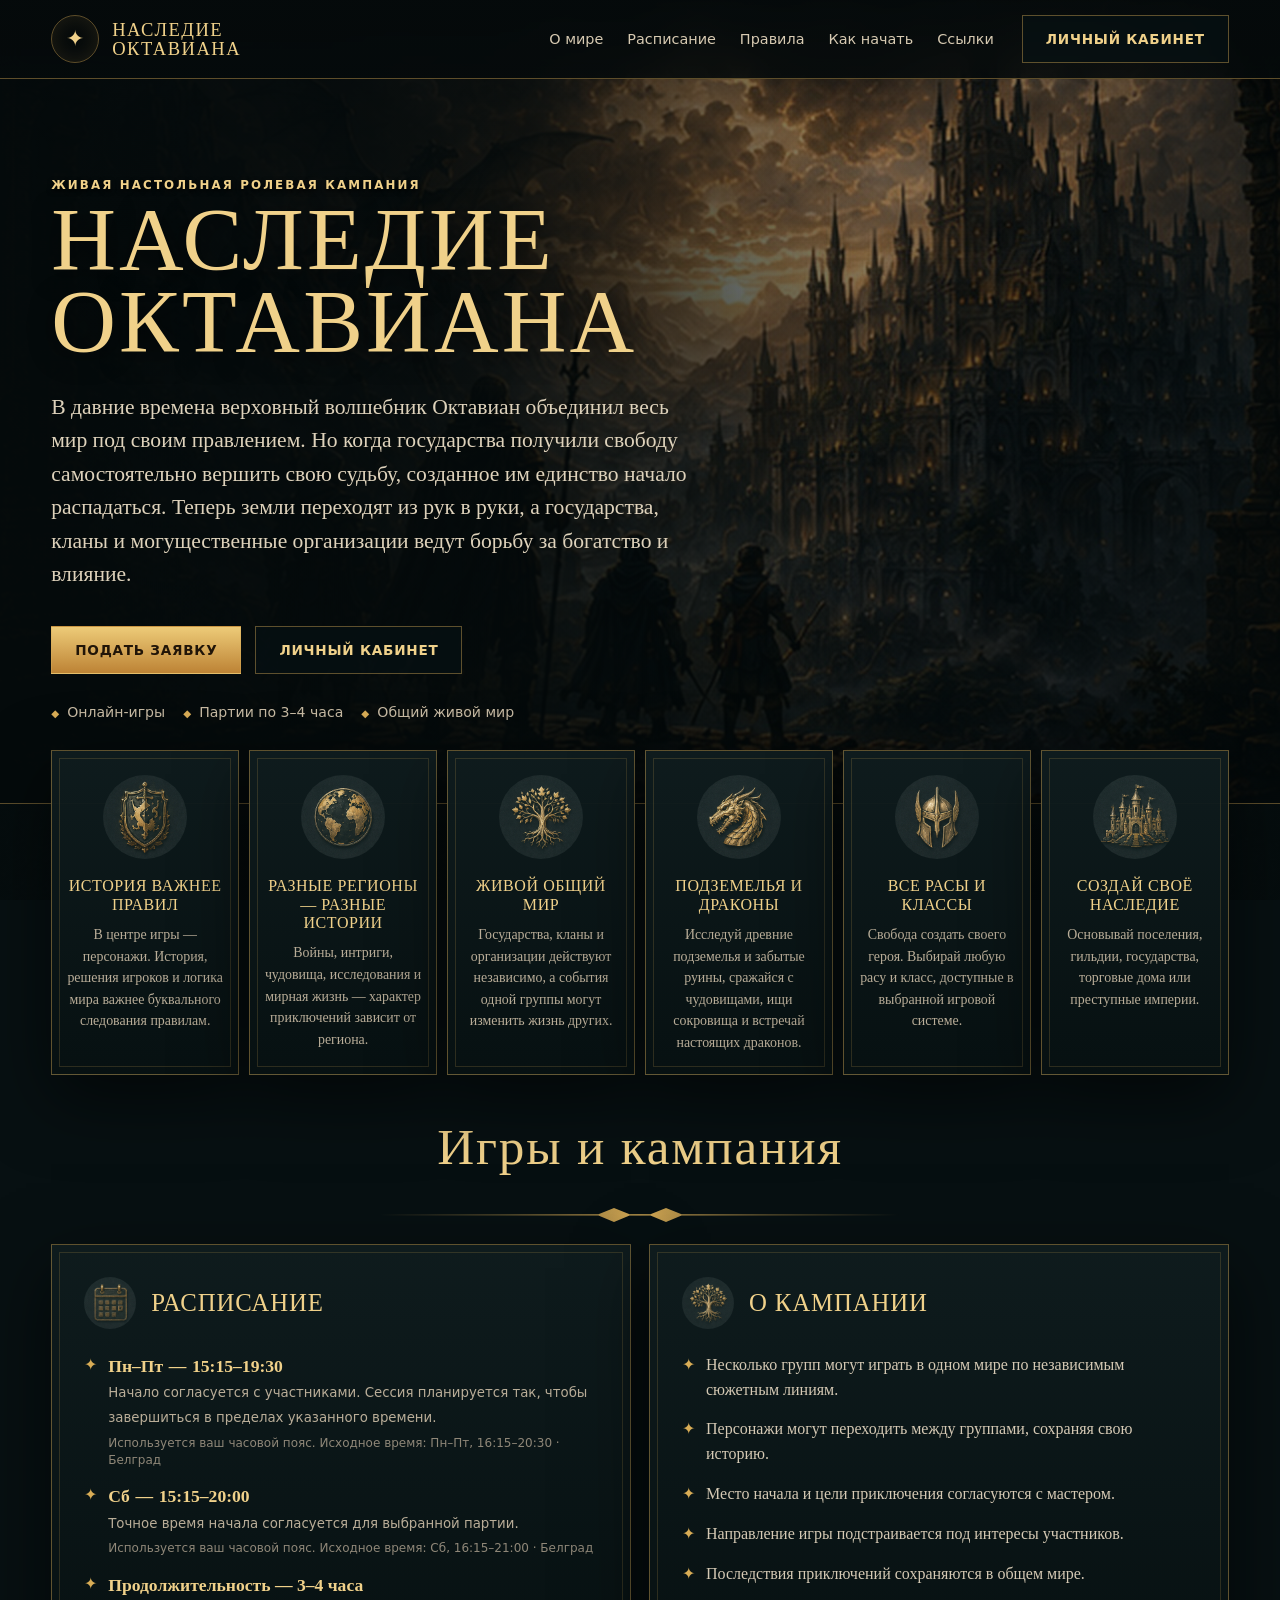
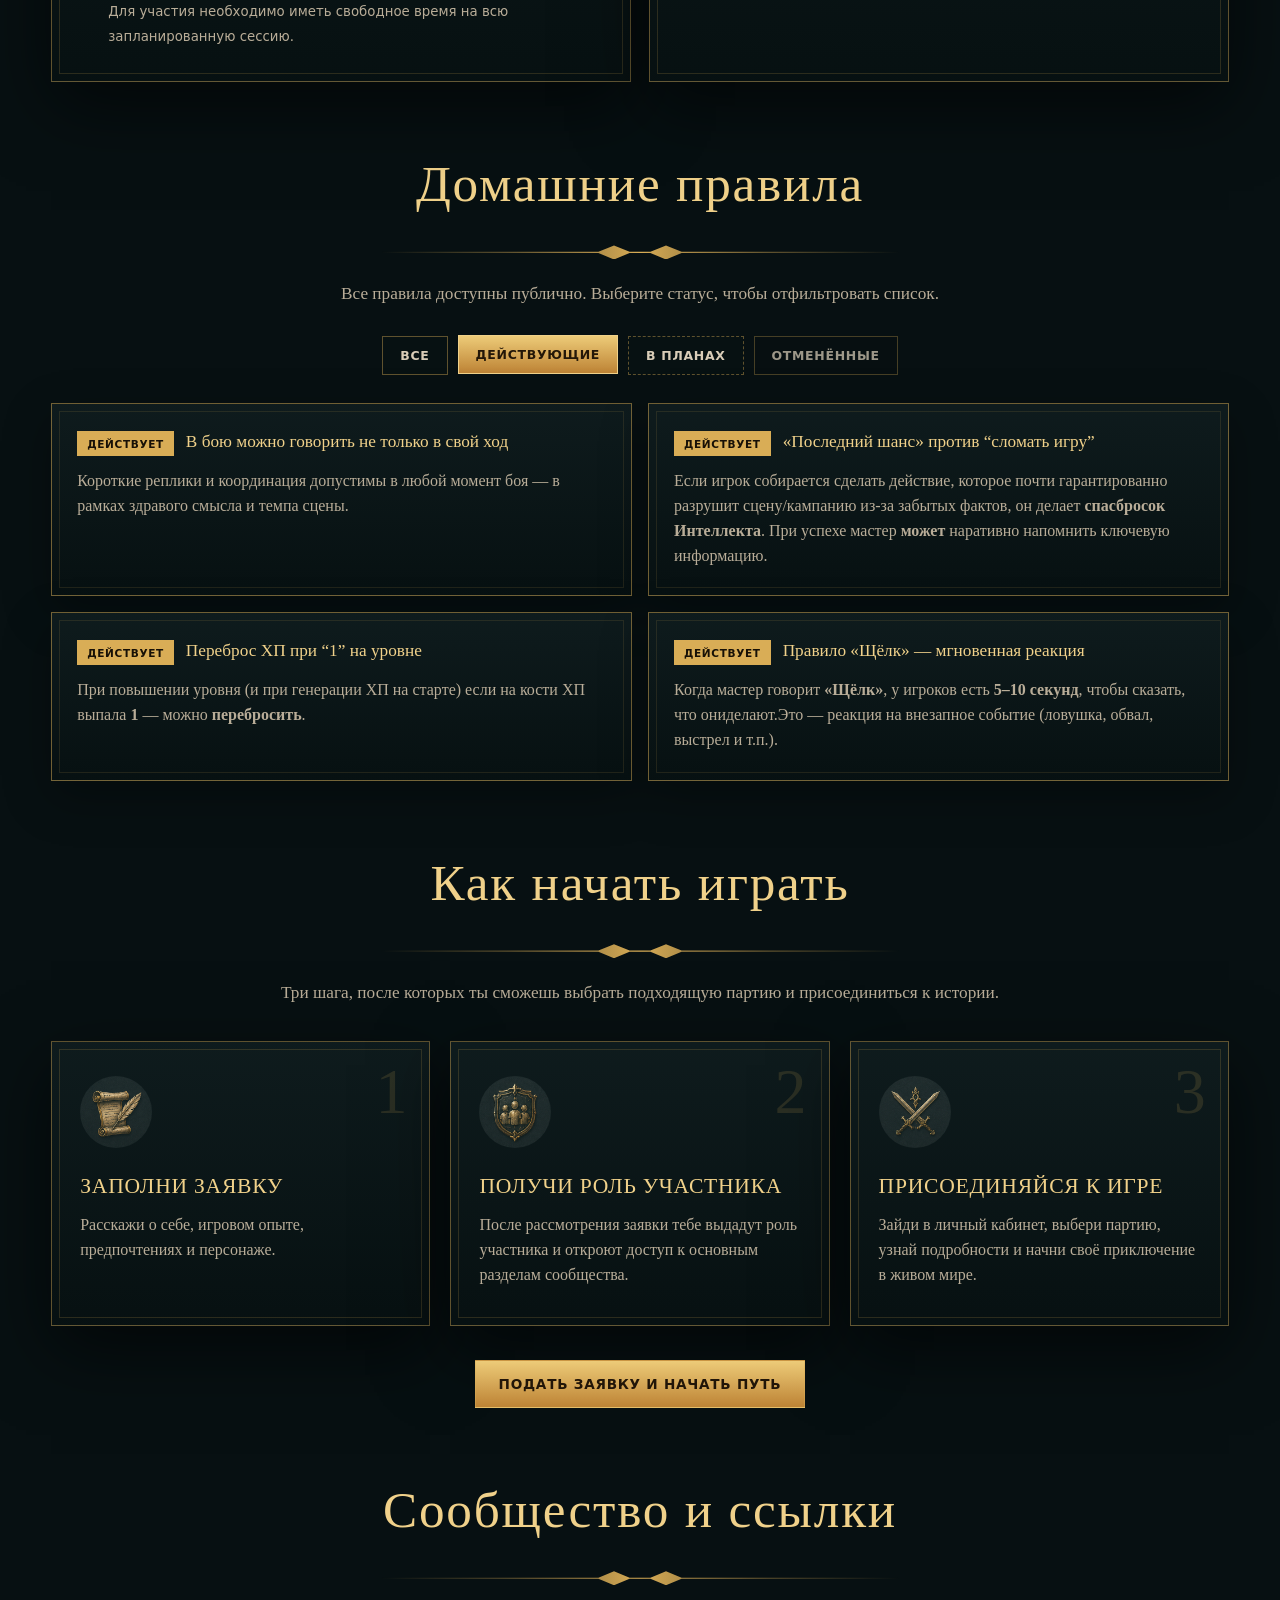
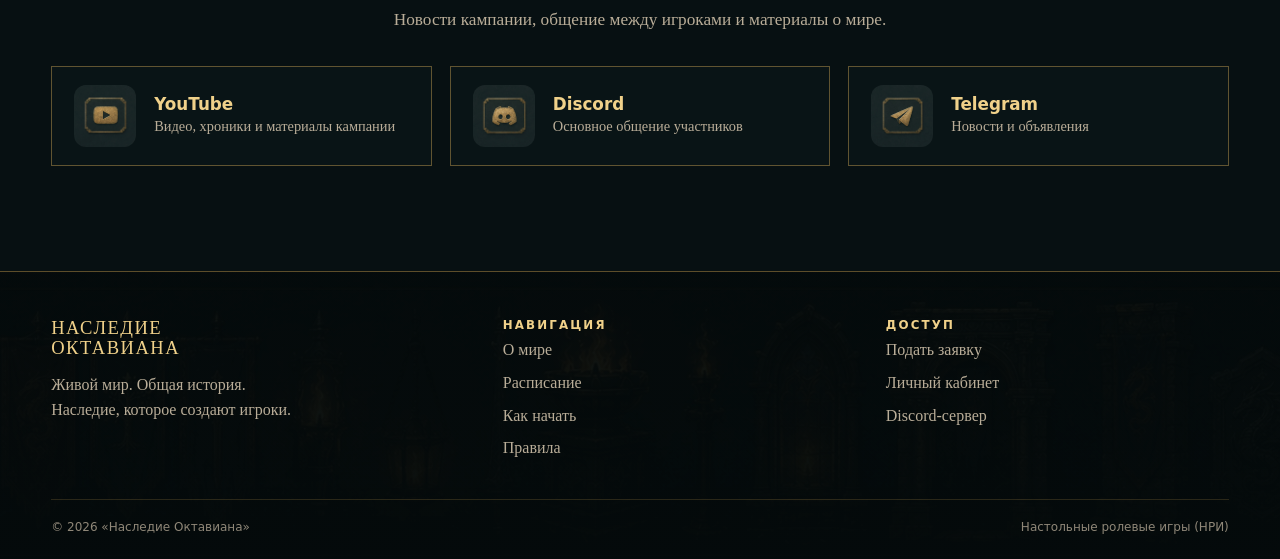
==== commit d515abc2: "Fix Time" ====
--- a/index.html
+++ b/index.html
@@ -1 +1 @@
-<!doctype html><html lang="ru" tool="https://letteros.com/shorthtml/"><head><meta charset="utf-8"><meta name="viewport" content="width=device-width, initial-scale=1"><meta name="description" content="Наследие Октавиана — живая настольная ролевая кампания, где решения игроков меняют историю мира."><title>Наследие Октавиана — живая настольная ролевая кампания</title><link rel="apple-touch-icon" sizes="180x180" href="./apple-touch-icon.png"><link rel="icon" type="image/png" sizes="32x32" href="./favicon-32x32.png"><link rel="icon" type="image/png" sizes="16x16" href="./favicon-16x16.png"><link rel="manifest" href="./site.webmanifest"><meta name="robots" content="noindex, nofollow, noarchive, nosnippet"><meta name="googlebot" content="noindex, nofollow, noarchive, nosnippet"><link rel="stylesheet" href="./style.min.css?v=1" tool="https://www.toptal.com/developers/cssminifier"></head><body><header class="nav" id="nav"><div class="container nav-inner"><a class="brand" href="#top"><span class="brand-mark">✦</span><span class="brand-name">Наследие<br>Октавиана</span></a><nav class="nav-links" aria-label="Основная навигация"><a href="#world">О мире</a><a href="#schedule">Расписание</a><a href="#rules">Правила</a><a href="#start">Как начать</a><a href="#links">Ссылки</a></nav><a class="button button-secondary" href="https://hub.twentypoundbird.com/lk/octavian-legacy">Личный кабинет</a><button class="menu-button button" id="menuButton" aria-label="Открыть меню" aria-expanded="false">☰</button></div></header><main id="top"><section class="hero"><div class="container"><div class="hero-content"><div class="eyebrow">Живая настольная ролевая кампания</div><h1>Наследие<br>Октавиана</h1><p>В давние времена верховный волшебник Октавиан объединил весь мир под своим правлением. Но когда государства получили свободу самостоятельно вершить свою судьбу, созданное им единство начало распадаться. Теперь земли переходят из рук в руки, а государства, кланы и могущественные организации ведут борьбу за богатство и влияние.</p><div class="hero-actions"><a class="button button-primary" href="https://forms.gle/DLSGyZmvq5KvYivA8" target="_blank" rel="noopener">Подать заявку</a><a class="button button-secondary" href="https://hub.twentypoundbird.com/lk/octavian-legacy">Личный кабинет</a></div><div class="hero-note"><span>Онлайн-игры</span><span>Партии по 3–4 часа</span><span>Общий живой мир</span></div></div></div></section><section class="features" id="world"><div class="container"><div class="feature-grid"><article class="feature-card"><img src="assets/icon-heroic.jpg" alt=""><h3>История важнее правил</h3><p>В центре игры — персонажи. История, решения игроков и логика мира важнее буквального следования правилам.</p></article><article class="feature-card"><img src="assets/icon-regions.jpg" alt=""><h3>Разные регионы — разные истории</h3><p>Войны, интриги, чудовища, исследования и мирная жизнь — характер приключений зависит от региона.</p></article><article class="feature-card"><img src="assets/icon-worldtree.jpg" alt=""><h3>Живой общий мир</h3><p>Государства, кланы и организации действуют независимо, а события одной группы могут изменить жизнь других.</p></article><article class="feature-card"><img src="assets/icon-dragon.jpg" alt=""><h3>Подземелья и драконы</h3><p>Исследуй древние подземелья и забытые руины, сражайся с чудовищами, ищи сокровища и встречай настоящих драконов.</p></article><article class="feature-card"><img src="assets/icon-classes.jpg" alt=""><h3>Все расы и классы</h3><p>Свобода создать своего героя. Выбирай любую расу и класс, доступные в выбранной игровой системе.</p></article><article class="feature-card"><img src="assets/icon-castle.jpg" alt=""><h3>Создай своё наследие</h3><p>Основывай поселения, гильдии, государства, торговые дома или преступные империи.</p></article></div></div></section><section class="section" id="schedule"><div class="container"><h2>Игры и кампания</h2><div class="ornament"></div><div class="info-grid"><article class="panel schedule"><div class="panel-title"><img src="assets/icon-calendar.jpg" alt=""><h3>Расписание</h3></div><ul class="info-list"><li class="schedule-slot" data-days="1,2,3,4" data-start="16:15" data-end="20:45"><strong class="schedule-time"><span class="schedule-days">Пн–Чт</span><span class="schedule-separator" aria-hidden="true">—</span><span class="schedule-hours">16:15–20:45</span></strong><small>Начало согласуется с участниками. Сессия планируется так, чтобы завершиться в пределах указанного времени.</small><small class="schedule-source">Используется ваш часовой пояс. Исходное время: Пн–Чт, 16:15–20:45 · Белград</small></li><li class="schedule-slot" data-days="5,6" data-start="16:30" data-end="21:30"><strong class="schedule-time"><span class="schedule-days">Пт–Сб</span><span class="schedule-separator" aria-hidden="true">—</span><span class="schedule-hours">16:30–21:30</span></strong><small>Точное время начала согласуется для выбранной партии.</small><small class="schedule-source">Используется ваш часовой пояс. Исходное время: Пт–Сб, 16:30–21:30 · Белград</small></li><li><strong>Продолжительность — 3–4 часа</strong><small>Для участия необходимо иметь свободное время на всю запланированную сессию.</small></li></ul></article><article class="panel"><div class="panel-title"><img src="assets/icon-worldtree.jpg" alt=""><h3>О кампании</h3></div><ul class="info-list"><li>Несколько групп могут играть в одном мире по независимым сюжетным линиям.</li><li>Персонажи могут переходить между группами, сохраняя свою историю.</li><li>Место начала и цели приключения согласуются с мастером.</li><li>Направление игры подстраивается под интересы участников.</li><li>Последствия приключений сохраняются в общем мире.</li></ul></article></div></div></section><section class="section rules-section" id="rules"><div class="container"><h2>Домашние правила</h2><div class="ornament"></div><p class="section-lead">Все правила доступны публично. Выберите статус, чтобы отфильтровать список.</p><div class="rules-toolbar" aria-label="Фильтр домашних правил"><button class="rule-filter" type="button" data-filter="all" aria-pressed="false">Все</button><button class="rule-filter active-filter is-selected" type="button" data-filter="is-active" aria-pressed="true">Действующие</button><button class="rule-filter future-filter" type="button" data-filter="is-future" aria-pressed="false">В планах</button><button class="rule-filter canceled-filter" type="button" data-filter="is-canceled" aria-pressed="false">Отменённые</button></div><div class="rules-shell"><ol aria-label="Список домашних правил" class="rules"><li class="rule is-active"><div class="rule-head"><span class="rule-badge is-active">Действует</span><span class="rule-title">В бою можно говорить не только в свой ход</span></div><p class="rule-text">Короткие реплики и координация допустимы в любой момент боя — в рамках здравого смысла и темпа сцены.</p></li><li class="rule is-active"><div class="rule-head"><span class="rule-badge is-active">Действует</span><span class="rule-title">«Последний шанс» против “сломать игру”</span></div><p class="rule-text">Если игрок собирается сделать действие, которое почти гарантированно разрушит сцену/кампанию из-за забытых фактов, он делает <b>спасбросок Интеллекта</b>. При успехе мастер <b>может</b> наративно напомнить ключевую информацию.</p></li><li class="rule is-active"><div class="rule-head"><span class="rule-badge is-active">Действует</span><span class="rule-title">Переброс ХП при “1” на уровне</span></div><p class="rule-text">При повышении уровня (и при генерации ХП на старте) если на кости ХП выпала <b>1</b> — можно <b>перебросить</b>.</p></li><li class="rule is-active"><div class="rule-head"><span class="rule-badge is-active">Действует</span><span class="rule-title">Правило «Щёлк» — мгновенная реакция</span></div><p class="rule-text">Когда мастер говорит <b>«Щёлк»</b>, у игроков есть <b>5–10 секунд</b>, чтобы сказать, что ониделают.Это — реакция на внезапное событие (ловушка, обвал, выстрел и т.п.).</p></li><li class="rule is-future is-hidden"><div class="rule-head"><span class="rule-badge is-future">В планах</span><span class="rule-title">Долгий отдых: «три ночи подряд»</span></div><p class="rule-text">При попытке уснуть на <b>длительном отдыхе</b> каждый персонаж бросает <b>1d4</b>.Если у тебя выпало <b>три ночи подряд 1</b> — получаешь <b>1 уровень истощения</b>.Если <b>три ночи подряд 4</b> — получаешь <b>вдохновение</b>.</p></li><li class="rule is-future is-hidden"><div class="rule-head"><span class="rule-badge is-future">В планах</span><span class="rule-title">Инициатива “критует”</span></div><p class="rule-text">Если на инициативе <b>20</b> — первый ход совершаешь <b>с преимуществом</b>.Если <b>1</b> — с <b>помехой</b>. Порядок ходов считается как обычно.</p></li><li class="rule is-future is-hidden"><div class="rule-head"><span class="rule-badge is-future">В планах</span><span class="rule-title">«3 секунды» на заявку в свой ход</span></div><p class="rule-text">Если игрок быстро формулирует действие (буквально за пару секунд) — получает<b>+1 к броскам атаки</b> и <b>+1 к СЛ спасбросков</b> от своих заклинаний до конца хода.</p></li><li class="rule is-future is-hidden"><div class="rule-head"><span class="rule-badge is-future">В планах</span><span class="rule-title">Зелья как бонусное действие (варианты)</span></div><p class="rule-text">Варианты на выбор кампанией:<b>(1)</b> пить зелье бонусным действием;<b>(2)</b> если пьёшь зелье полным действием — получаешь <b>максимальный эффект</b> (безбросков);<b>(3)</b> “поясная сумка”: бонусным действием можно пить только <b>экипированные</b> зелья.</p></li><li class="rule is-future is-hidden"><div class="rule-head"><span class="rule-badge is-future">В планах</span><span class="rule-title">Фланкирование: -2 к КД окружённому</span></div><p class="rule-text">Окружённый противник получает <b>-2 к КД</b>, но это не работает, если у него<b>Пассивная внимательность 18+</b> или есть “особое зрение” (эхолокация и т.п.).</p></li><li class="rule is-future is-hidden"><div class="rule-head"><span class="rule-badge is-future">В планах</span><span class="rule-title">Скользящий удар</span></div><p class="rule-text">Если итог попадания <b>ровно равен КД</b> цели — урон делится на <b>2</b> (округление вниз).</p></li><li class="rule is-future is-hidden"><div class="rule-head"><span class="rule-badge is-future">В планах</span><span class="rule-title">Падение до 0 ХП = истощение</span></div><p class="rule-text">Каждый раз, когда персонаж падает до <b>0 ХП</b> и затем поднимается союзником (не воскрешение),он получает <b>1 уровень истощения</b>.</p></li><li class="rule is-future is-hidden"><div class="rule-head"><span class="rule-badge is-future">В планах</span><span class="rule-title">Спасброски от смерти — в закрытую мастером</span></div><p class="rule-text">Броски “смертельных спасов” делает мастер <b>скрытно</b>. Результат известен только по итогу:выжил персонаж или умер. Это усиливает напряжение и цену решений.</p></li><li class="rule is-future is-hidden"><div class="rule-head"><span class="rule-badge is-future">В планах</span><span class="rule-title">Кости напряжённости (d6 в чашу)</span></div><p class="rule-text">Если в сцене есть табу/опасное действие и кто-то его совершает — он кладёт в “чашу” <b>d6</b>.Когда чаша переполняется — срабатывает негативный эффект (обвал, урон, подкрепление врагов ит.д.).</p></li><li class="rule is-future is-hidden"><div class="rule-head"><span class="rule-badge is-future">В планах</span><span class="rule-title">Интеллект помогает учиться</span></div><p class="rule-text">Модификатор <b>Интеллекта</b> определяет, сколько “единиц обучения” можно вложить в языки,инструменты и навыки (например, <b>+3</b> даёт <b>3</b> пункта обучения).</p></li><li class="rule is-future is-hidden"><div class="rule-head"><span class="rule-badge is-future">В планах</span><span class="rule-title">Воскрешения требуют условий</span></div><p class="rule-text">Воскрешение не работает “по умолчанию”: нужны специальные условия(ритуал, редкие компоненты, заранее подготовленные “якоря” вроде крестражей и т.п.).</p></li><li class="rule is-future is-hidden"><div class="rule-head"><span class="rule-badge is-future">В планах</span><span class="rule-title">Вдохновение как колода карт</span></div><p class="rule-text">Вместо обычного вдохновения используется колода одноразовых эффектов(доп. действие, узнать уязвимость, подсмотреть ХП и т.п.).</p></li><li class="rule is-future is-hidden"><div class="rule-head"><span class="rule-badge is-future">В планах</span><span class="rule-title">Критический удар: максимум ×2 (варианты)</span></div><p class="rule-text">Варианты: <b>(1)</b> крит наносит <b>максимальный урон ×2</b>;<b>(2)</b> вместо удвоения урона можно выбрать <b>рану</b> с последствиями(например, попадание в ногу снижает скорость).</p></li><li class="rule is-future is-hidden"><div class="rule-head"><span class="rule-badge is-future">В планах</span><span class="rule-title">Запугивание через Силу</span></div><p class="rule-text">Можно использовать <b>Силу</b> для запугивания, если это логично в сцене и наративно обосновано.</p></li><li class="rule is-future is-hidden"><div class="rule-head"><span class="rule-badge is-future">В планах</span><span class="rule-title">«Помощь» вне боя — только при релевантных умениях</span></div><p class="rule-text">Помогать можно лишь тем, кто действительно способен помочь.Пример: хилый маг не усилит “поднять валун” лучше, чем огр — нужен другой подход или этоневозможно.</p></li><li class="rule is-future is-hidden"><div class="rule-head"><span class="rule-badge is-future">В планах</span><span class="rule-title">Игрок на время получает власть над повествованием</span></div><p class="rule-text">Иногда мастер может позволить игроку добавить деталь мира/сцены.Если заявка слишком безумная — мастер отклоняет, либо это “бред/иллюзия”, и персонаж получаетдебаф.</p></li><li class="rule is-future is-hidden"><div class="rule-head"><span class="rule-badge is-future">В планах</span><span class="rule-title">Очки сюжета</span></div><p class="rule-text">Со временем мастер может выдавать <b>очки сюжета</b>.Потратив их, игрок может заявить значимое изменение мира/создание элемента сюжета —на короткое время становясь “DM”.</p></li><li class="rule is-future is-hidden"><div class="rule-head"><span class="rule-badge is-future">В планах</span><span class="rule-title">Совместные действия при совпадении инициативы</span></div><p class="rule-text">Если у двух или более персонажей совпадает инициатива, они могут объявить<b>совместное действие</b>. Эффект и бонусы определяются мастером исходя из логики сцены.</p></li><li class="rule is-future is-hidden"><div class="rule-head"><span class="rule-badge is-future">В планах</span><span class="rule-title">Заклинания без компонентов</span></div><p class="rule-text">Варианты использования:<b>(1)</b> заклинания не требуют материальных компонентов;<b>(2)</b> вместо стандартных компонентов используется <b>единый набор компонентов мага</b>.</p></li><li class="rule is-future is-hidden"><div class="rule-head"><span class="rule-badge is-future">В планах</span><span class="rule-title">Вес и переносимый инвентарь</span></div><p class="rule-text">Используется один из вариантов:<b>(1)</b> вес не отслеживается вовсе;<b>(2)</b> упрощённый инвентарь — предметы делятся на<i>лёгкие, средние и тяжёлые</i>, либо учитываются только громоздкие вещи.</p></li><li class="rule is-future is-hidden"><div class="rule-head"><span class="rule-badge is-future">В планах</span><span class="rule-title">Атака второй рукой любым оружием</span></div><p class="rule-text">Любое оружие можно использовать для атаки бонусным действием второй рукой,даже если оно не имеет свойства <b>лёгкое</b>, однако данная атака совершается <b>с помехой</b>.</p></li><li class="rule is-future is-hidden"><div class="rule-head"><span class="rule-badge is-future">В планах</span><span class="rule-title">Огромный урон: шок и травмы</span></div><p class="rule-text">При получении <b>чрезвычайно большого урона</b> (например, 70% от максимального ХП за один раз)существо получает негативный эффект — <b>шок</b>.Альтернативный вариант — получение <b>длительной травмы</b>.</p></li><li class="rule is-future is-hidden"><div class="rule-head"><span class="rule-badge is-future">В планах</span><span class="rule-title">Навыки могут критовать</span></div><p class="rule-text">Проверки навыков могут иметь критический успех или провал.Эффект крита определяется мастером и выходит за рамки обычного бонуса к броску.</p></li><li class="rule is-future is-hidden"><div class="rule-head"><span class="rule-badge is-future">В планах</span><span class="rule-title">Прокачка оружия</span></div><p class="rule-text">Оружие может развиваться вместе с персонажем:получать улучшения, модификации или уникальные свойствав результате использования, сюжетных событий или особых ритуалов. Используется, в основном, длянаратива - например, у игрока есть фамильный меч, который придётся обменять на более сильный поурону. С механикой улучшения оружения игроку не придётся делать такой выбор, ведь он сможетулучшить своё оружие позже.</p></li><li class="rule is-future is-hidden"><div class="rule-head"><span class="rule-badge is-future">В планах</span><span class="rule-title">Отыгрыш архетипов и повышение уровня</span></div><p class="rule-text">Повышение уровня и выбор архетипа должны быть<b>наративно обоснованы</b> и отыграны в мире.Мастер может потребовать сцену, обучение или событие для подтверждения роста персонажа.</p></li><li class="rule is-canceled is-hidden"><div class="rule-head"><span class="rule-badge is-canceled">Отменено</span><span class="rule-title">Отменённый пример</span></div><p class="rule-text">Этот пункт — демонстрация визуального статуса “отменено”.У правила может быть причина/заметка.</p></li></ol></div></section><section class="section" id="start"><div class="container"><h2>Как начать играть</h2><div class="ornament"></div><p class="section-lead">Три шага, после которых ты сможешь выбрать подходящую партию и присоединиться к истории.</p><div class="steps" style="margin-top:34px"><article class="step"><span class="step-number">1</span><img src="assets/icon-application.jpg" alt=""><h3>Заполни заявку</h3><p>Расскажи о себе, игровом опыте, предпочтениях и персонаже.</p></article><article class="step"><span class="step-number">2</span><img src="assets/icon-member.jpg" alt=""><h3>Получи роль участника</h3><p>После рассмотрения заявки тебе выдадут роль участника и откроют доступ к основным разделам сообщества.</p></article><article class="step"><span class="step-number">3</span><img src="assets/icon-swords.jpg" alt=""><h3>Присоединяйся к игре</h3><p>Зайди в личный кабинет, выбери партию, узнай подробности и начни своё приключение в живом мире.</p></article></div><div class="cta"><a class="button button-primary" href="https://forms.gle/DLSGyZmvq5KvYivA8" target="_blank" rel="noopener">Подать заявку и начать путь</a></div></div></section><section class="section" id="links"><div class="container"><h2>Сообщество и ссылки</h2><div class="ornament"></div><p class="section-lead">Новости кампании, общение между игроками и материалы о мире.</p><div class="socials"><a class="social" href="https://www.youtube.com/@octavianlegacy" target="_blank" rel="noopener"><img src="assets/icon-youtube.jpg" alt=""><div><b>YouTube</b><span>Видео, хроники и материалы кампании</span></div></a><a class="social" href="https://discord.gg/Hvka4M8APX" target="_blank" rel="noopener"><img src="assets/icon-discord.jpg" alt=""><div><b>Discord</b><span>Основное общение участников</span></div></a><a class="social" href="https://t.me/octavianlegacy" target="_blank" rel="noopener"><img src="assets/icon-telegram.jpg" alt=""><div><b>Telegram</b><span>Новости и объявления</span></div></a></div></div></section></main><footer><div class="container"><div class="footer-grid"><div><div class="brand-name">Наследие<br>Октавиана</div><p>Живой мир. Общая история.<br>Наследие, которое создают игроки.</p></div><div><div class="eyebrow">Навигация</div><div class="footer-links"><a href="#world">О мире</a><a href="#schedule">Расписание</a><a href="#start">Как начать</a><a href="#rules">Правила</a></div></div><div><div class="eyebrow">Доступ</div><div class="footer-links"><a href="https://forms.gle/DLSGyZmvq5KvYivA8" target="_blank" rel="noopener">Подать заявку</a><a href="https://hub.twentypoundbird.com/lk/octavian-legacy">Личный кабинет</a><a href="https://discord.gg/Hvka4M8APX" target="_blank" rel="noopener">Discord-сервер</a></div></div></div><div class="copyright"><span>© 2026 «Наследие Октавиана»</span><span>Настольные ролевые игры (НРИ)</span></div></div><script src="./fn.min.js" tool="https://www.toptal.com/developers/javascript-minifier"></script></footer></body></html>+<!doctype html><html lang="ru" tool="https://letteros.com/shorthtml/"><head><meta charset="utf-8"><meta name="viewport" content="width=device-width, initial-scale=1"><meta name="description" content="Наследие Октавиана — живая настольная ролевая кампания, где решения игроков меняют историю мира."><title>Наследие Октавиана — живая настольная ролевая кампания</title><link rel="apple-touch-icon" sizes="180x180" href="./apple-touch-icon.png"><link rel="icon" type="image/png" sizes="32x32" href="./favicon-32x32.png"><link rel="icon" type="image/png" sizes="16x16" href="./favicon-16x16.png"><link rel="manifest" href="./site.webmanifest"><meta name="robots" content="noindex, nofollow, noarchive, nosnippet"><meta name="googlebot" content="noindex, nofollow, noarchive, nosnippet"><link rel="stylesheet" href="./style.min.css?v=1" tool="https://www.toptal.com/developers/cssminifier"></head><body><header class="nav" id="nav"><div class="container nav-inner"><a class="brand" href="#top"><span class="brand-mark">✦</span><span class="brand-name">Наследие<br>Октавиана</span></a><nav class="nav-links" aria-label="Основная навигация"><a href="#world">О мире</a><a href="#schedule">Расписание</a><a href="#rules">Правила</a><a href="#start">Как начать</a><a href="#links">Ссылки</a></nav><a class="button button-secondary" href="https://hub.twentypoundbird.com/lk/octavian-legacy">Личный кабинет</a><button class="menu-button button" id="menuButton" aria-label="Открыть меню" aria-expanded="false">☰</button></div></header><main id="top"><section class="hero"><div class="container"><div class="hero-content"><div class="eyebrow">Живая настольная ролевая кампания</div><h1>Наследие<br>Октавиана</h1><p>В давние времена верховный волшебник Октавиан объединил весь мир под своим правлением. Но когда государства получили свободу самостоятельно вершить свою судьбу, созданное им единство начало распадаться. Теперь земли переходят из рук в руки, а государства, кланы и могущественные организации ведут борьбу за богатство и влияние.</p><div class="hero-actions"><a class="button button-primary" href="https://forms.gle/DLSGyZmvq5KvYivA8" target="_blank" rel="noopener">Подать заявку</a><a class="button button-secondary" href="https://hub.twentypoundbird.com/lk/octavian-legacy">Личный кабинет</a></div><div class="hero-note"><span>Онлайн-игры</span><span>Партии по 3–4 часа</span><span>Общий живой мир</span></div></div></div></section><section class="features" id="world"><div class="container"><div class="feature-grid"><article class="feature-card"><img src="assets/icon-heroic.jpg" alt=""><h3>История важнее правил</h3><p>В центре игры — персонажи. История, решения игроков и логика мира важнее буквального следования правилам.</p></article><article class="feature-card"><img src="assets/icon-regions.jpg" alt=""><h3>Разные регионы — разные истории</h3><p>Войны, интриги, чудовища, исследования и мирная жизнь — характер приключений зависит от региона.</p></article><article class="feature-card"><img src="assets/icon-worldtree.jpg" alt=""><h3>Живой общий мир</h3><p>Государства, кланы и организации действуют независимо, а события одной группы могут изменить жизнь других.</p></article><article class="feature-card"><img src="assets/icon-dragon.jpg" alt=""><h3>Подземелья и драконы</h3><p>Исследуй древние подземелья и забытые руины, сражайся с чудовищами, ищи сокровища и встречай настоящих драконов.</p></article><article class="feature-card"><img src="assets/icon-classes.jpg" alt=""><h3>Все расы и классы</h3><p>Свобода создать своего героя. Выбирай любую расу и класс, доступные в выбранной игровой системе.</p></article><article class="feature-card"><img src="assets/icon-castle.jpg" alt=""><h3>Создай своё наследие</h3><p>Основывай поселения, гильдии, государства, торговые дома или преступные империи.</p></article></div></div></section><section class="section" id="schedule"><div class="container"><h2>Игры и кампания</h2><div class="ornament"></div><div class="info-grid"><article class="panel schedule"><div class="panel-title"><img src="assets/icon-calendar.jpg" alt=""><h3>Расписание</h3></div><ul class="info-list"><li class="schedule-slot" data-days="1,2,3,4,5" data-start="16:15" data-end="20:30"><strong class="schedule-time"><span class="schedule-days">Пн–Пт</span><span class="schedule-separator" aria-hidden="true">—</span><span class="schedule-hours">16:15–20:30</span></strong><small>Начало согласуется с участниками. Сессия планируется так, чтобы завершиться в пределах указанного времени.</small><small class="schedule-source">Используется ваш часовой пояс. Исходное время: Пн–Пт, 16:15–20:30 · Белград</small></li><li class="schedule-slot" data-days="6" data-start="16:15" data-end="21:00"><strong class="schedule-time"><span class="schedule-days">Сб</span><span class="schedule-separator" aria-hidden="true">—</span><span class="schedule-hours">16:15–21:00</span></strong><small>Точное время начала согласуется для выбранной партии.</small><small class="schedule-source">Используется ваш часовой пояс. Исходное время: Сб, 16:15–21:00 · Белград</small></li><li><strong>Продолжительность — 3–4 часа</strong><small>Для участия необходимо иметь свободное время на всю запланированную сессию.</small></li></ul></article><article class="panel"><div class="panel-title"><img src="assets/icon-worldtree.jpg" alt=""><h3>О кампании</h3></div><ul class="info-list"><li>Несколько групп могут играть в одном мире по независимым сюжетным линиям.</li><li>Персонажи могут переходить между группами, сохраняя свою историю.</li><li>Место начала и цели приключения согласуются с мастером.</li><li>Направление игры подстраивается под интересы участников.</li><li>Последствия приключений сохраняются в общем мире.</li></ul></article></div></div></section><section class="section rules-section" id="rules"><div class="container"><h2>Домашние правила</h2><div class="ornament"></div><p class="section-lead">Все правила доступны публично. Выберите статус, чтобы отфильтровать список.</p><div class="rules-toolbar" aria-label="Фильтр домашних правил"><button class="rule-filter" type="button" data-filter="all" aria-pressed="false">Все</button><button class="rule-filter active-filter is-selected" type="button" data-filter="is-active" aria-pressed="true">Действующие</button><button class="rule-filter future-filter" type="button" data-filter="is-future" aria-pressed="false">В планах</button><button class="rule-filter canceled-filter" type="button" data-filter="is-canceled" aria-pressed="false">Отменённые</button></div><div class="rules-shell"><ol aria-label="Список домашних правил" class="rules"><li class="rule is-active"><div class="rule-head"><span class="rule-badge is-active">Действует</span><span class="rule-title">В бою можно говорить не только в свой ход</span></div><p class="rule-text">Короткие реплики и координация допустимы в любой момент боя — в рамках здравого смысла и темпа сцены.</p></li><li class="rule is-active"><div class="rule-head"><span class="rule-badge is-active">Действует</span><span class="rule-title">«Последний шанс» против “сломать игру”</span></div><p class="rule-text">Если игрок собирается сделать действие, которое почти гарантированно разрушит сцену/кампанию из-за забытых фактов, он делает <b>спасбросок Интеллекта</b>. При успехе мастер <b>может</b> наративно напомнить ключевую информацию.</p></li><li class="rule is-active"><div class="rule-head"><span class="rule-badge is-active">Действует</span><span class="rule-title">Переброс ХП при “1” на уровне</span></div><p class="rule-text">При повышении уровня (и при генерации ХП на старте) если на кости ХП выпала <b>1</b> — можно <b>перебросить</b>.</p></li><li class="rule is-active"><div class="rule-head"><span class="rule-badge is-active">Действует</span><span class="rule-title">Правило «Щёлк» — мгновенная реакция</span></div><p class="rule-text">Когда мастер говорит <b>«Щёлк»</b>, у игроков есть <b>5–10 секунд</b>, чтобы сказать, что ониделают.Это — реакция на внезапное событие (ловушка, обвал, выстрел и т.п.).</p></li><li class="rule is-future is-hidden"><div class="rule-head"><span class="rule-badge is-future">В планах</span><span class="rule-title">Долгий отдых: «три ночи подряд»</span></div><p class="rule-text">При попытке уснуть на <b>длительном отдыхе</b> каждый персонаж бросает <b>1d4</b>.Если у тебя выпало <b>три ночи подряд 1</b> — получаешь <b>1 уровень истощения</b>.Если <b>три ночи подряд 4</b> — получаешь <b>вдохновение</b>.</p></li><li class="rule is-future is-hidden"><div class="rule-head"><span class="rule-badge is-future">В планах</span><span class="rule-title">Инициатива “критует”</span></div><p class="rule-text">Если на инициативе <b>20</b> — первый ход совершаешь <b>с преимуществом</b>.Если <b>1</b> — с <b>помехой</b>. Порядок ходов считается как обычно.</p></li><li class="rule is-future is-hidden"><div class="rule-head"><span class="rule-badge is-future">В планах</span><span class="rule-title">«3 секунды» на заявку в свой ход</span></div><p class="rule-text">Если игрок быстро формулирует действие (буквально за пару секунд) — получает<b>+1 к броскам атаки</b> и <b>+1 к СЛ спасбросков</b> от своих заклинаний до конца хода.</p></li><li class="rule is-future is-hidden"><div class="rule-head"><span class="rule-badge is-future">В планах</span><span class="rule-title">Зелья как бонусное действие (варианты)</span></div><p class="rule-text">Варианты на выбор кампанией:<b>(1)</b> пить зелье бонусным действием;<b>(2)</b> если пьёшь зелье полным действием — получаешь <b>максимальный эффект</b> (безбросков);<b>(3)</b> “поясная сумка”: бонусным действием можно пить только <b>экипированные</b> зелья.</p></li><li class="rule is-future is-hidden"><div class="rule-head"><span class="rule-badge is-future">В планах</span><span class="rule-title">Фланкирование: -2 к КД окружённому</span></div><p class="rule-text">Окружённый противник получает <b>-2 к КД</b>, но это не работает, если у него<b>Пассивная внимательность 18+</b> или есть “особое зрение” (эхолокация и т.п.).</p></li><li class="rule is-future is-hidden"><div class="rule-head"><span class="rule-badge is-future">В планах</span><span class="rule-title">Скользящий удар</span></div><p class="rule-text">Если итог попадания <b>ровно равен КД</b> цели — урон делится на <b>2</b> (округление вниз).</p></li><li class="rule is-future is-hidden"><div class="rule-head"><span class="rule-badge is-future">В планах</span><span class="rule-title">Падение до 0 ХП = истощение</span></div><p class="rule-text">Каждый раз, когда персонаж падает до <b>0 ХП</b> и затем поднимается союзником (не воскрешение),он получает <b>1 уровень истощения</b>.</p></li><li class="rule is-future is-hidden"><div class="rule-head"><span class="rule-badge is-future">В планах</span><span class="rule-title">Спасброски от смерти — в закрытую мастером</span></div><p class="rule-text">Броски “смертельных спасов” делает мастер <b>скрытно</b>. Результат известен только по итогу:выжил персонаж или умер. Это усиливает напряжение и цену решений.</p></li><li class="rule is-future is-hidden"><div class="rule-head"><span class="rule-badge is-future">В планах</span><span class="rule-title">Кости напряжённости (d6 в чашу)</span></div><p class="rule-text">Если в сцене есть табу/опасное действие и кто-то его совершает — он кладёт в “чашу” <b>d6</b>.Когда чаша переполняется — срабатывает негативный эффект (обвал, урон, подкрепление врагов ит.д.).</p></li><li class="rule is-future is-hidden"><div class="rule-head"><span class="rule-badge is-future">В планах</span><span class="rule-title">Интеллект помогает учиться</span></div><p class="rule-text">Модификатор <b>Интеллекта</b> определяет, сколько “единиц обучения” можно вложить в языки,инструменты и навыки (например, <b>+3</b> даёт <b>3</b> пункта обучения).</p></li><li class="rule is-future is-hidden"><div class="rule-head"><span class="rule-badge is-future">В планах</span><span class="rule-title">Воскрешения требуют условий</span></div><p class="rule-text">Воскрешение не работает “по умолчанию”: нужны специальные условия(ритуал, редкие компоненты, заранее подготовленные “якоря” вроде крестражей и т.п.).</p></li><li class="rule is-future is-hidden"><div class="rule-head"><span class="rule-badge is-future">В планах</span><span class="rule-title">Вдохновение как колода карт</span></div><p class="rule-text">Вместо обычного вдохновения используется колода одноразовых эффектов(доп. действие, узнать уязвимость, подсмотреть ХП и т.п.).</p></li><li class="rule is-future is-hidden"><div class="rule-head"><span class="rule-badge is-future">В планах</span><span class="rule-title">Критический удар: максимум ×2 (варианты)</span></div><p class="rule-text">Варианты: <b>(1)</b> крит наносит <b>максимальный урон ×2</b>;<b>(2)</b> вместо удвоения урона можно выбрать <b>рану</b> с последствиями(например, попадание в ногу снижает скорость).</p></li><li class="rule is-future is-hidden"><div class="rule-head"><span class="rule-badge is-future">В планах</span><span class="rule-title">Запугивание через Силу</span></div><p class="rule-text">Можно использовать <b>Силу</b> для запугивания, если это логично в сцене и наративно обосновано.</p></li><li class="rule is-future is-hidden"><div class="rule-head"><span class="rule-badge is-future">В планах</span><span class="rule-title">«Помощь» вне боя — только при релевантных умениях</span></div><p class="rule-text">Помогать можно лишь тем, кто действительно способен помочь.Пример: хилый маг не усилит “поднять валун” лучше, чем огр — нужен другой подход или этоневозможно.</p></li><li class="rule is-future is-hidden"><div class="rule-head"><span class="rule-badge is-future">В планах</span><span class="rule-title">Игрок на время получает власть над повествованием</span></div><p class="rule-text">Иногда мастер может позволить игроку добавить деталь мира/сцены.Если заявка слишком безумная — мастер отклоняет, либо это “бред/иллюзия”, и персонаж получаетдебаф.</p></li><li class="rule is-future is-hidden"><div class="rule-head"><span class="rule-badge is-future">В планах</span><span class="rule-title">Очки сюжета</span></div><p class="rule-text">Со временем мастер может выдавать <b>очки сюжета</b>.Потратив их, игрок может заявить значимое изменение мира/создание элемента сюжета —на короткое время становясь “DM”.</p></li><li class="rule is-future is-hidden"><div class="rule-head"><span class="rule-badge is-future">В планах</span><span class="rule-title">Совместные действия при совпадении инициативы</span></div><p class="rule-text">Если у двух или более персонажей совпадает инициатива, они могут объявить<b>совместное действие</b>. Эффект и бонусы определяются мастером исходя из логики сцены.</p></li><li class="rule is-future is-hidden"><div class="rule-head"><span class="rule-badge is-future">В планах</span><span class="rule-title">Заклинания без компонентов</span></div><p class="rule-text">Варианты использования:<b>(1)</b> заклинания не требуют материальных компонентов;<b>(2)</b> вместо стандартных компонентов используется <b>единый набор компонентов мага</b>.</p></li><li class="rule is-future is-hidden"><div class="rule-head"><span class="rule-badge is-future">В планах</span><span class="rule-title">Вес и переносимый инвентарь</span></div><p class="rule-text">Используется один из вариантов:<b>(1)</b> вес не отслеживается вовсе;<b>(2)</b> упрощённый инвентарь — предметы делятся на<i>лёгкие, средние и тяжёлые</i>, либо учитываются только громоздкие вещи.</p></li><li class="rule is-future is-hidden"><div class="rule-head"><span class="rule-badge is-future">В планах</span><span class="rule-title">Атака второй рукой любым оружием</span></div><p class="rule-text">Любое оружие можно использовать для атаки бонусным действием второй рукой,даже если оно не имеет свойства <b>лёгкое</b>, однако данная атака совершается <b>с помехой</b>.</p></li><li class="rule is-future is-hidden"><div class="rule-head"><span class="rule-badge is-future">В планах</span><span class="rule-title">Огромный урон: шок и травмы</span></div><p class="rule-text">При получении <b>чрезвычайно большого урона</b> (например, 70% от максимального ХП за один раз)существо получает негативный эффект — <b>шок</b>.Альтернативный вариант — получение <b>длительной травмы</b>.</p></li><li class="rule is-future is-hidden"><div class="rule-head"><span class="rule-badge is-future">В планах</span><span class="rule-title">Навыки могут критовать</span></div><p class="rule-text">Проверки навыков могут иметь критический успех или провал.Эффект крита определяется мастером и выходит за рамки обычного бонуса к броску.</p></li><li class="rule is-future is-hidden"><div class="rule-head"><span class="rule-badge is-future">В планах</span><span class="rule-title">Прокачка оружия</span></div><p class="rule-text">Оружие может развиваться вместе с персонажем:получать улучшения, модификации или уникальные свойствав результате использования, сюжетных событий или особых ритуалов. Используется, в основном, длянаратива - например, у игрока есть фамильный меч, который придётся обменять на более сильный поурону. С механикой улучшения оружения игроку не придётся делать такой выбор, ведь он сможетулучшить своё оружие позже.</p></li><li class="rule is-future is-hidden"><div class="rule-head"><span class="rule-badge is-future">В планах</span><span class="rule-title">Отыгрыш архетипов и повышение уровня</span></div><p class="rule-text">Повышение уровня и выбор архетипа должны быть<b>наративно обоснованы</b> и отыграны в мире.Мастер может потребовать сцену, обучение или событие для подтверждения роста персонажа.</p></li><li class="rule is-canceled is-hidden"><div class="rule-head"><span class="rule-badge is-canceled">Отменено</span><span class="rule-title">Отменённый пример</span></div><p class="rule-text">Этот пункт — демонстрация визуального статуса “отменено”.У правила может быть причина/заметка.</p></li></ol></div></section><section class="section" id="start"><div class="container"><h2>Как начать играть</h2><div class="ornament"></div><p class="section-lead">Три шага, после которых ты сможешь выбрать подходящую партию и присоединиться к истории.</p><div class="steps" style="margin-top:34px"><article class="step"><span class="step-number">1</span><img src="assets/icon-application.jpg" alt=""><h3>Заполни заявку</h3><p>Расскажи о себе, игровом опыте, предпочтениях и персонаже.</p></article><article class="step"><span class="step-number">2</span><img src="assets/icon-member.jpg" alt=""><h3>Получи роль участника</h3><p>После рассмотрения заявки тебе выдадут роль участника и откроют доступ к основным разделам сообщества.</p></article><article class="step"><span class="step-number">3</span><img src="assets/icon-swords.jpg" alt=""><h3>Присоединяйся к игре</h3><p>Зайди в личный кабинет, выбери партию, узнай подробности и начни своё приключение в живом мире.</p></article></div><div class="cta"><a class="button button-primary" href="https://forms.gle/DLSGyZmvq5KvYivA8" target="_blank" rel="noopener">Подать заявку и начать путь</a></div></div></section><section class="section" id="links"><div class="container"><h2>Сообщество и ссылки</h2><div class="ornament"></div><p class="section-lead">Новости кампании, общение между игроками и материалы о мире.</p><div class="socials"><a class="social" href="https://www.youtube.com/@octavianlegacy" target="_blank" rel="noopener"><img src="assets/icon-youtube.jpg" alt=""><div><b>YouTube</b><span>Видео, хроники и материалы кампании</span></div></a><a class="social" href="https://discord.gg/Hvka4M8APX" target="_blank" rel="noopener"><img src="assets/icon-discord.jpg" alt=""><div><b>Discord</b><span>Основное общение участников</span></div></a><a class="social" href="https://t.me/octavianlegacy" target="_blank" rel="noopener"><img src="assets/icon-telegram.jpg" alt=""><div><b>Telegram</b><span>Новости и объявления</span></div></a></div></div></section></main><footer><div class="container"><div class="footer-grid"><div><div class="brand-name">Наследие<br>Октавиана</div><p>Живой мир. Общая история.<br>Наследие, которое создают игроки.</p></div><div><div class="eyebrow">Навигация</div><div class="footer-links"><a href="#world">О мире</a><a href="#schedule">Расписание</a><a href="#start">Как начать</a><a href="#rules">Правила</a></div></div><div><div class="eyebrow">Доступ</div><div class="footer-links"><a href="https://forms.gle/DLSGyZmvq5KvYivA8" target="_blank" rel="noopener">Подать заявку</a><a href="https://hub.twentypoundbird.com/lk/octavian-legacy">Личный кабинет</a><a href="https://discord.gg/Hvka4M8APX" target="_blank" rel="noopener">Discord-сервер</a></div></div></div><div class="copyright"><span>© 2026 «Наследие Октавиана»</span><span>Настольные ролевые игры (НРИ)</span></div></div><script src="./fn.min.js" tool="https://www.toptal.com/developers/javascript-minifier"></script></footer></body></html>
